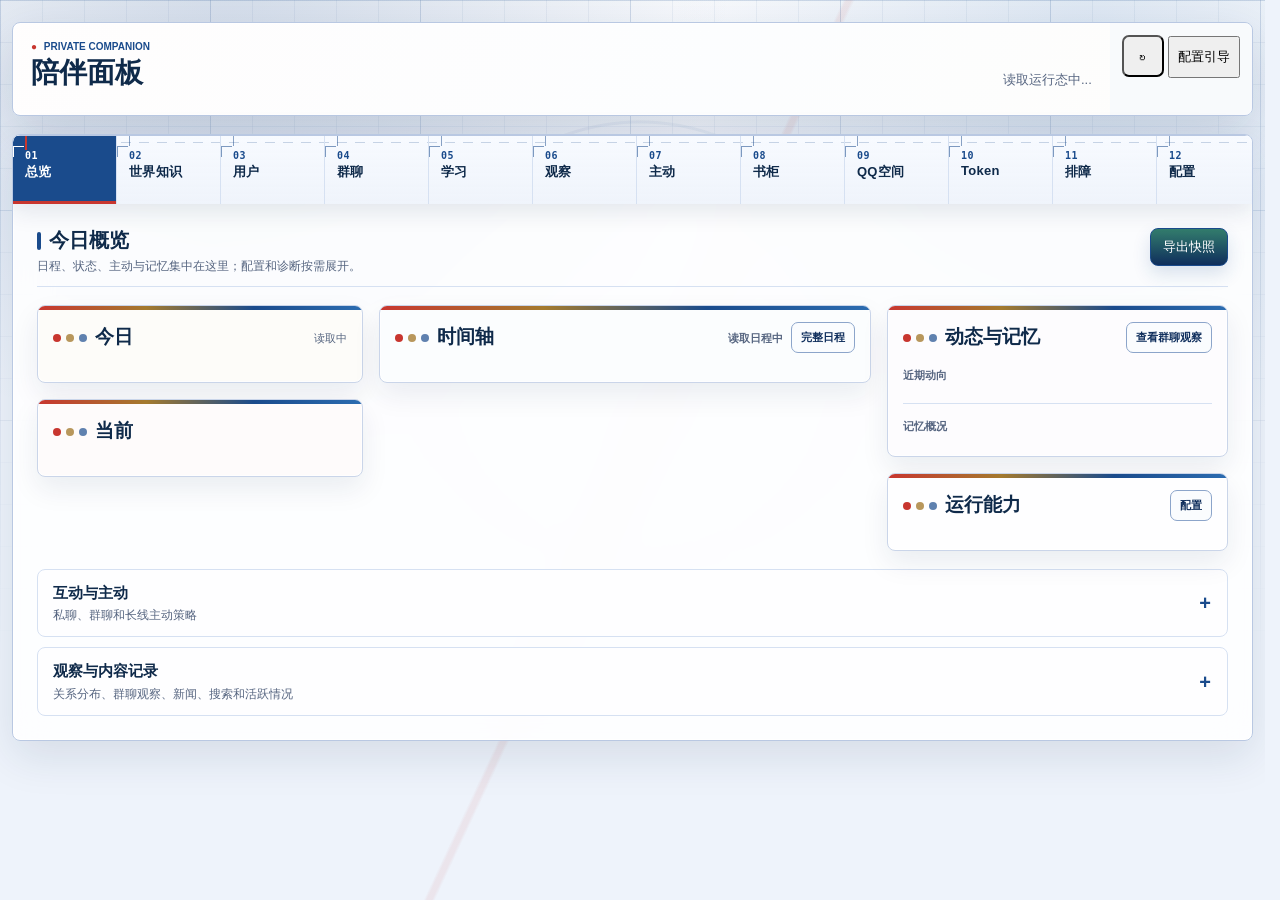
==== pages/companion-panel/index.html @ 1900436b "feat(ui): redesign world knowledge and user workspaces" ====
<!doctype html>
<html lang="zh-CN">
<head>
  <meta charset="UTF-8" />
  <meta name="viewport" content="width=device-width, initial-scale=1.0" />
  <title>陪伴面板</title>
  <style id="panel-asset-guard">
    html:not(.pc-assets-ready) body > :not(.asset-load-fallback) {
      display: none !important;
    }

    .asset-load-fallback {
      min-height: 100vh;
      box-sizing: border-box;
      display: grid;
      place-items: center;
      padding: 24px;
      background: #f4f6f8;
      color: #172033;
      font-family: "Segoe UI", "Microsoft YaHei UI", "Microsoft YaHei", sans-serif;
    }

    .asset-load-fallback__content {
      width: min(100%, 440px);
      box-sizing: border-box;
      border: 1px solid #d8dee8;
      border-radius: 8px;
      padding: 22px;
      background: #fff;
      box-shadow: 0 12px 32px rgba(23, 32, 51, 0.08);
    }

    .asset-load-fallback__state {
      width: 28px;
      height: 4px;
      margin-bottom: 18px;
      border-radius: 2px;
      background: #1a5fb4;
      animation: panel-loading-pulse 1.2s ease-in-out infinite alternate;
    }

    .asset-load-fallback h1 {
      margin: 0;
      font-size: 20px;
      line-height: 1.35;
      letter-spacing: 0;
    }

    .asset-load-fallback p {
      margin: 9px 0 0;
      color: #5b6474;
      font-size: 14px;
      line-height: 1.65;
    }

    .asset-load-fallback__stalled,
    .asset-load-fallback button {
      display: none;
    }

    html.pc-assets-stalled .asset-load-fallback__pending {
      display: none;
    }

    html.pc-assets-stalled .asset-load-fallback__stalled {
      display: inline;
    }

    html.pc-assets-stalled .asset-load-fallback__state {
      background: #b5473c;
      animation: none;
    }

    html.pc-assets-stalled .asset-load-fallback button {
      min-height: 40px;
      display: inline-flex;
      align-items: center;
      gap: 7px;
      margin-top: 18px;
      border: 1px solid #1a5fb4;
      border-radius: 6px;
      padding: 0 14px;
      background: #1a5fb4;
      color: #fff;
      font: inherit;
      font-weight: 700;
      cursor: pointer;
    }

    html.pc-assets-ready .asset-load-fallback {
      display: none;
    }

    @keyframes panel-loading-pulse {
      from { opacity: 0.42; transform: scaleX(0.6); transform-origin: left; }
      to { opacity: 1; transform: scaleX(1); transform-origin: left; }
    }
  </style>
  <link rel="stylesheet" href="./app.css?v=20260808-world-users-overview-v6" />
  <!-- Keep the structured roleplay form readable while a WebUI asset is being refreshed. -->
  <style id="roleplay-layout-fallback">
    .roleplay-form,
    .persona-standard-grid,
    .blueprint-standard-grid,
    .user-standard-grid,
    .roleplay-appearance-group {
      min-width: 0;
    }

    .roleplay-form {
      display: grid;
      grid-template-columns: minmax(0, 1fr);
      gap: 16px;
    }

    .roleplay-studio[data-roleplay-mode="standard"] .roleplay-freeform,
    .roleplay-studio[data-roleplay-mode="freeform"] .roleplay-standard {
      display: none;
    }

    .persona-standard-grid,
    .blueprint-standard-grid,
    .user-standard-grid {
      display: grid;
      grid-template-columns: repeat(2, minmax(0, 1fr));
      gap: 12px;
    }

    .roleplay-appearance-group {
      display: grid;
      grid-column: 1 / -1;
      grid-template-columns: repeat(2, minmax(0, 1fr));
      gap: 12px;
    }

    .persona-standard-grid > label,
    .blueprint-standard-grid > label,
    .user-standard-grid > label,
    .roleplay-appearance-group > label {
      display: grid;
      min-width: 0;
      gap: 7px;
    }

    .persona-standard-grid textarea,
    .blueprint-standard-grid textarea,
    .user-standard-grid textarea,
    .roleplay-appearance-group textarea {
      display: block;
      width: 100%;
      min-width: 0;
      box-sizing: border-box;
    }

    @media (max-width: 760px) {
      .persona-standard-grid,
      .blueprint-standard-grid,
      .user-standard-grid,
      .roleplay-appearance-group {
        grid-template-columns: 1fr;
      }
    }
  </style>
  <link rel="stylesheet" href="./css/header-tools.css?v=20260713-font-options" />
  <link rel="stylesheet" href="./css/qzone-mobile.css?v=20260711-qzone-image-preview" />
  <link rel="stylesheet" href="./css/polish.css?v=20260808-world-users-overview-v6" />
  <script>
    (function () {
      try {
        var theme = localStorage.getItem("pc_theme") || "classic";
        var font = localStorage.getItem("pc_font") || "original";
        var allowedThemes = ["classic", "warm", "forest", "sakura", "ocean", "lavender", "ink", "sunset"];
        if (allowedThemes.indexOf(theme) === -1) theme = "classic";
        var allowedFonts = ["original", "yahei", "dengxian", "source_han", "simsun", "kaiti", "fangsong", "cheng"];
        if (allowedFonts.indexOf(font) === -1) font = "original";
        document.documentElement.dataset.theme = theme;
        document.documentElement.dataset.pageFont = font;
      } catch (e) {}
    })();
  </script>
  <script>
    (function () {
      var root = document.documentElement;
      var stalledTimer = 0;

      function panelAssetsReady() {
        var cssReady = "";
        try {
          cssReady = getComputedStyle(root).getPropertyValue("--pc-panel-css-ready").trim();
        } catch (error) {}
        if (cssReady !== "1" || root.dataset.pcAppLoaded !== "1") return false;
        root.classList.remove("pc-assets-stalled");
        root.classList.add("pc-assets-ready");
        if (stalledTimer) window.clearTimeout(stalledTimer);
        return true;
      }

      window.addEventListener("pc-panel-app-ready", panelAssetsReady);
      window.addEventListener("load", panelAssetsReady);
      document.addEventListener("DOMContentLoaded", function () {
        var retryButton = document.getElementById("panelAssetRetryBtn");
        if (retryButton) retryButton.addEventListener("click", function () { window.location.reload(); });
        panelAssetsReady();
      });
      stalledTimer = window.setTimeout(function () {
        if (!panelAssetsReady()) root.classList.add("pc-assets-stalled");
      }, 5000);
    })();
  </script>
</head>
<body>
  <section class="asset-load-fallback" role="status" aria-live="polite">
    <div class="asset-load-fallback__content">
      <div class="asset-load-fallback__state" aria-hidden="true"></div>
      <h1>
        <span class="asset-load-fallback__pending">正在加载陪伴面板</span>
        <span class="asset-load-fallback__stalled">页面资源未加载</span>
      </h1>
      <p class="asset-load-fallback__pending">正在准备配置与运行状态，请稍候。</p>
      <p class="asset-load-fallback__stalled">页面链接或静态资源凭证可能已过期。请重新加载；若仍未恢复，请关闭后重新打开拓展页。</p>
      <button id="panelAssetRetryBtn" type="button"><span aria-hidden="true">↻</span><span>重新加载</span></button>
    </div>
  </section>
  <main class="shell">
    <section class="folio">
      <div class="folio-meta">
        <div class="folio-heading">
          <div>
            <div class="folio-eyebrow"><b>●</b> PRIVATE COMPANION</div>
            <h1 class="folio-title">陪伴面板</h1>
          </div>
          <p id="subtitle">读取运行态中...</p>
        </div>
        <div class="folio-stats" id="stats"></div>
      </div>

      <div class="folio-plate" aria-label="今日穿搭">
        <img id="dailyOutfitLogo" class="daily-outfit-logo" alt="" />
      </div>

      <div class="folio-tools">
        <button id="refreshBtn" class="seal" title="刷新" aria-label="刷新">
          <span class="seal-mark">↻</span>
          <small>REFRESH</small>
        </button>
        <button id="setupGuideStartBtn" class="setup-guide-entry" type="button" data-setup-guide-open>配置引导</button>
      </div>
    </section>

    <section class="layout">
      <nav class="annotations" aria-label="视图">
        <div class="annot-axis" aria-hidden="true"></div>
        <button class="tab is-active" data-tab="dashboard"><i>01</i><span>总览</span></button>
        <button class="tab" data-tab="roleplay"><i>02</i><span>世界知识</span></button>
        <button class="tab" data-tab="private"><i>03</i><span>用户</span></button>
        <button class="tab" data-tab="group"><i>04</i><span>群聊</span></button>
        <button class="tab" data-tab="learning"><i>05</i><span>学习</span></button>
        <button class="tab" data-tab="memory"><i>06</i><span>观察</span></button>
        <button class="tab" data-tab="proactive"><i>07</i><span>主动</span></button>
        <button class="tab" data-tab="bookshelf"><i>08</i><span>书柜</span></button>
        <button class="tab" data-tab="qzone"><i>09</i><span>QQ空间</span></button>
        <button class="tab" data-tab="tokens"><i>10</i><span>Token</span></button>
        <button class="tab" data-tab="troubleshooting"><i>11</i><span>排障</span></button>
        <button class="tab" data-tab="config"><i>12</i><span>配置</span></button>
        <button class="tab" data-tab="models"><i>13</i><span>模型</span></button>
        <button class="tab" data-tab="experimental"><i>14</i><span>实验</span></button>
      </nav>

      <section class="panel dashboard-overview is-active" id="panel-dashboard">
        <div class="section-head dashboard-overview-head">
          <div>
            <h2>今日概览</h2>
            <p class="section-desc">日程、状态、主动与记忆集中在这里；配置和诊断按需展开。</p>
          </div>
          <div class="actions compact">
            <button id="exportSnapshotBtn" type="button">导出快照</button>
          </div>
        </div>
        <section class="dashboard-life-desk" aria-label="今日生活工作台">
          <aside class="dashboard-life-column dashboard-life-column-left">
            <article class="life-desk-card life-desk-today">
              <div class="life-desk-card-head">
                <div><span class="life-desk-dot"></span><h3>今日</h3></div>
                <small id="dashboardLifeDate">读取中</small>
              </div>
              <div id="dashboardTodayFacts" class="life-fact-grid"></div>
            </article>
            <article class="life-desk-card life-desk-current">
              <div class="life-desk-card-head">
                <div><span class="life-desk-dot"></span><h3>当前</h3></div>
              </div>
              <div id="dashboardCurrentState" class="life-current-state"></div>
            </article>
          </aside>

          <section class="dashboard-life-column dashboard-life-column-main">
            <article class="life-desk-card life-desk-timeline">
              <div class="life-desk-card-head">
                <div><span class="life-desk-dot"></span><h3>时间轴</h3></div>
                <div class="life-timeline-head-actions">
                  <small id="dashboardTimelineMeta">读取日程中</small>
                  <button type="button" class="life-desk-link" data-jump-tab="memory">完整日程</button>
                </div>
              </div>
              <ol id="dashboardTimelinePreview" class="life-timeline-preview"></ol>
            </article>
          </section>

          <aside class="dashboard-life-column dashboard-life-column-right">
            <article class="life-desk-card life-desk-memory">
              <div class="life-desk-card-head">
                <div><span class="life-desk-dot"></span><h3>动态与记忆</h3></div>
                <button type="button" class="life-desk-link" data-jump-tab="group">查看群聊观察</button>
              </div>
              <section class="life-side-section">
                <h4>近期动向</h4>
                <div id="dashboardPulse" class="dashboard-pulse life-side-pulse"></div>
              </section>
              <section class="life-side-section">
                <h4>记忆概况</h4>
                <div id="dashboardMemoryDrawer" class="life-memory-drawer"></div>
              </section>
            </article>
            <article class="life-desk-card life-desk-capabilities">
              <div class="life-desk-card-head">
                <div><span class="life-desk-dot"></span><h3>运行能力</h3></div>
                <button type="button" class="life-desk-link" data-jump-tab="config">配置</button>
              </div>
              <div id="dashboardCapabilitySummary" class="life-capability-list"></div>
            </article>
          </aside>
        </section>
        <section class="dashboard-secondary" aria-label="更多运行信息">
          <details class="dashboard-disclosure">
            <summary>
              <span><b>互动与主动</b><small>私聊、群聊和长线主动策略</small></span>
            </summary>
            <div class="dashboard-grid dashboard-workspace dashboard-strategy-workspace">
              <article class="dashboard-strategy-card dashboard-private-strategy">
                <h2>私聊策略</h2>
                <div id="privateConfig"></div>
              </article>
              <article class="dashboard-strategy-card dashboard-group-strategy">
                <h2>群聊策略</h2>
                <div id="groupConfig"></div>
              </article>
              <article class="dashboard-strategy-card dashboard-long-strategy">
                <h2>长线主动</h2>
                <div id="longTermConfig"></div>
              </article>
            </div>
          </details>

          <details class="dashboard-disclosure">
            <summary>
              <span><b>观察与内容记录</b><small>关系分布、群聊观察、新闻、搜索和活跃情况</small></span>
            </summary>
            <div class="dashboard-grid dashboard-workspace dashboard-observation-workspace">
              <article class="dashboard-chart-card dashboard-relationship-chart">
                <h2>私聊关系分布</h2>
                <div id="relationshipChart" class="chart-box"></div>
              </article>
              <article class="dashboard-chart-card dashboard-group-chart">
                <h2>群聊观测分布</h2>
                <div id="groupBubbleChart" class="chart-box"></div>
              </article>
              <article class="dashboard-insight-card" id="dashboardNewsCard">
                <h2>今日新闻见闻</h2>
                <div id="newsInsightPanel" class="insight-panel"></div>
              </article>
              <article class="dashboard-insight-card" id="dashboardWebExplorationCard">
                <h2>主动搜索记录</h2>
                <div id="webExplorationPanel" class="insight-panel"></div>
              </article>
              <article class="dashboard-activity-card">
                <h2>最近活跃热力</h2>
                <div id="activityHeatmap" class="heatmap"></div>
              </article>
            </div>
          </details>
        </section>
      </section>

      <section class="panel" id="panel-roleplay">
        <div class="section-head">
          <div>
            <h2>世界知识</h2>
            <span class="muted">整理角色和世界背景，作为陪伴行为的稳定参考。</span>
          </div>
          <div class="world-page-actions">
            <span class="world-save-state" id="worldSaveState">已同步</span>
            <button type="button" class="ghost-button" id="worldPreviewToggle" aria-expanded="false">预览</button>
            <button type="submit" form="roleplayProfileForm" class="primary-button">保存</button>
          </div>
        </div>
        <div class="world-knowledge-brief" aria-label="人格与世界知识区别">
          <section>
            <b>主回复人格</b>
            <span>AstrBot 当前人格或插件指定人格，决定 Bot 在私聊和群聊里“是谁、怎么说话”。</span>
          </section>
          <section>
            <b>世界知识</b>
            <span>本页资料只作为日程、状态、主动动机、日记、识图、生图和世界观转写的背景补充。</span>
          </section>
          <section>
            <b>群聊边界</b>
            <span>这里不会直接覆盖群聊人格；只有相关功能注入背景时才会被当作线索参考。</span>
          </section>
        </div>
        <details class="persona-import-panel">
          <summary tabindex="0">
            <span class="persona-import-heading">
              <b>快速从已有人格导入</b>
              <span>读取 AstrBot 当前人格，生成可检查、可编辑的世界知识草稿。</span>
            </span>
            <span class="persona-import-source">
              <small>当前来源</small>
              <strong id="currentPersonaDisplay" aria-live="polite">读取中...</strong>
            </span>
            <span class="persona-import-chevron" aria-hidden="true"></span>
          </summary>
          <div class="persona-import-body">
            <p class="persona-import-note">人格来源只读；需要切换时，请在 AstrBot 插件配置的“插件指定人格 ID”中选择，留空则继承 AstrBot 当前默认人格。</p>
            <div class="persona-draft-actions">
              <fieldset class="persona-draft-scope">
                <legend>选择导入内容</legend>
                <div class="persona-draft-scope-options">
                  <label>
                    <input type="checkbox" data-roleplay-draft-scope="persona" checked />
                    <span><b>角色资料</b><small>身份、外观与性格</small></span>
                  </label>
                  <label>
                    <input type="checkbox" data-roleplay-draft-scope="world" />
                    <span><b>世界观资料</b><small>背景、规则与场景</small></span>
                  </label>
                  <label>
                    <input type="checkbox" data-roleplay-draft-scope="user" />
                    <span><b>用户与关系</b><small>称呼、关系与互动</small></span>
                  </label>
                </div>
              </fieldset>
              <div class="persona-draft-submit">
                <button type="button" id="generateRoleplayDraftBtn">生成导入草稿</button>
                <p>仅提取人格中明确写出的信息。生成后先预览，再决定是否填入；不会自动保存或修改 AstrBot 人格。</p>
              </div>
            </div>
            <div id="roleplayPersonaDraftPanel" class="persona-draft-panel" hidden></div>
          </div>
        </details>
        <article class="roleplay-studio module-card world-workspace" data-roleplay-mode="standard">
          <aside class="world-outline" aria-label="世界知识章节">
            <span class="world-outline-label">知识目录</span>
            <button type="button" class="world-outline-item is-active" data-world-section="persona"><span>01</span>角色设定</button>
            <button type="button" class="world-outline-item" data-world-section="world"><span>02</span>世界设定</button>
            <button type="button" class="world-outline-item" data-world-section="sources"><span>03</span>引用资料</button>
            <button type="button" class="world-outline-item" data-world-section="advanced"><span>04</span>关系资料</button>
          </aside>
          <div class="module-card-head">
            <div>
              <h2>世界知识工作台</h2>
              <span class="section-desc">把角色资料、世界观和用户关系整理成插件可引用的背景材料；不会覆盖 AstrBot 主人格。</span>
            </div>
            <span class="module-badge">知识</span>
          </div>
          <div class="roleplay-mode-switch" role="group" aria-label="设定填写模式">
            <button type="button" data-roleplay-mode="freeform">旧版文案</button>
            <button type="button" class="is-active" data-roleplay-mode="standard">标准化填写</button>
          </div>
          <form id="roleplayProfileForm" class="roleplay-form world-editor">
            <section class="persona-card is-active" data-world-panel="persona">
              <div class="persona-card-head">
                <span class="persona-avatar" aria-hidden="true">设</span>
                <div>
                  <h3>角色资料</h3>
                  <p>外观、身份、日常习惯和关键细节；供日程、状态、识图、生图和主动行为参考，不是聊天人格全文。</p>
                </div>
                <button type="button" class="roleplay-example-btn" data-roleplay-example="persona">填入示例</button>
              </div>
              <input name="bot_name" type="hidden" />
              <input name="default_style" type="hidden" />
              <input name="roleplay_knowledge_source_ids" type="hidden" />
              <label class="roleplay-textarea roleplay-freeform">角色资料补充
                <textarea name="schedule_persona_prompt" rows="10" placeholder="姓名：
种族：
生日：
性别：
识别点：
发型发色：
瞳色：
服饰风格：
职业/身份：
性格描述：
核心欲望/目标：
爱好：
禁忌：
关键设定：
其他补充信息："></textarea>
              </label>
              <div class="roleplay-standard persona-standard-grid">
                <fieldset class="roleplay-field-group roleplay-identity-group">
                  <legend>基础身份</legend>
                  <label>姓名 <textarea data-roleplay-persona-part="name" rows="2"></textarea></label>
                  <label>种族 <textarea data-roleplay-persona-part="species" rows="2"></textarea></label>
                  <label>生日 <textarea data-roleplay-persona-part="age" rows="2"></textarea></label>
                  <label>性别 <textarea data-roleplay-persona-part="gender" rows="2"></textarea></label>
                </fieldset>
                <div class="roleplay-appearance-group">
                  <h4>外貌信息</h4>
                  <label>识别点 <textarea data-roleplay-persona-part="appearance" rows="2"></textarea></label>
                  <label>发型发色 <textarea data-roleplay-persona-part="hair" rows="2"></textarea></label>
                  <label>瞳色 <textarea data-roleplay-persona-part="eyes" rows="2"></textarea></label>
                  <label>服饰风格 <textarea data-roleplay-persona-part="clothing" rows="2"></textarea></label>
                </div>
                <fieldset class="roleplay-field-group roleplay-character-group">
                  <legend>性格与生活</legend>
                  <label>职业/身份 <textarea data-roleplay-persona-part="identity" rows="2"></textarea></label>
                  <label>性格描述 <textarea data-roleplay-persona-part="personality" rows="2"></textarea></label>
                  <label>核心欲望/目标 <textarea data-roleplay-persona-part="desire" rows="2"></textarea></label>
                  <label>爱好 <textarea data-roleplay-persona-part="hobbies" rows="2"></textarea></label>
                  <label class="wide-field">禁忌 <textarea data-roleplay-persona-part="taboo" rows="2"></textarea></label>
                </fieldset>
                <details class="roleplay-deep-setting">
                  <summary><span><b>深入设定（可选）</b><small>关键背景和无法归入上方字段的补充。</small></span></summary>
                  <div class="roleplay-deep-setting-grid">
                    <label>关键设定 <textarea data-roleplay-persona-part="key_lore" rows="3"></textarea></label>
                    <label>其他补充信息 <textarea data-roleplay-persona-part="extra" rows="3"></textarea></label>
                  </div>
                </details>
              </div>
              <details class="roleplay-visual-identity-extra">
                <summary>
                  <span><b>特殊图像身份线索（可选）</b><small>只补充上方外貌字段无法表达的识别信息。</small></span>
                </summary>
                <label class="roleplay-textarea">头像、截图与二创识别线索
                  <textarea name="private_image_self_recognition_hint" rows="4" placeholder="例如：常用头像的构图或标志；聊天截图中使用的昵称；OC / 二创形象的别名；表情包固定签名或水印。
不要重复填写发色、瞳色、服装等上方已有外貌信息，也不要填写用户资料。"></textarea>
                </label>
              </details>
            </section>

            <section class="world-blueprint is-hidden" data-world-panel="world">
              <div class="blueprint-head">
                <div>
                  <span>世界蓝图</span>
                  <h3>世界观蓝图</h3>
                </div>
                <button type="button" class="roleplay-example-btn" data-roleplay-example="world">填入示例</button>
                <label>适配模式
                  <select name="worldview_adaptation_mode">
                    <option value="auto">自动</option>
                    <option value="modern">现代日常</option>
                    <option value="fantasy">幻想世界</option>
                    <option value="sci_fi">科幻世界</option>
                    <option value="custom">自定义</option>
                    <option value="off">关闭</option>
                  </select>
                </label>
              </div>
              <div class="blueprint-grid">
                <label class="roleplay-textarea roleplay-freeform">世界观/生活背景
                  <textarea name="schedule_worldview_prompt" rows="8" placeholder="所处世界：
时代背景：
基本法则/基调：
特殊规则：
主要活动场景：
世界观关系网：
其他补充信息："></textarea>
                </label>
                <label class="roleplay-textarea roleplay-freeform">世界观翻译提示
                  <textarea name="worldview_adaptation_prompt" rows="8" placeholder="可选。只有需要把现实平台换成世界观称呼时再填，例如：
群聊 = 公会闲谈
识屏 = 水晶映像
B站 = 影像记录
QQ空间 = 公开札记
书柜 = 行囊书匣"></textarea>
                </label>
                <div class="roleplay-standard blueprint-standard-grid">
                  <fieldset class="roleplay-field-group roleplay-world-foundation-group">
                    <legend>世界基础</legend>
                    <label>所处世界 <textarea data-roleplay-world-part="world" rows="2"></textarea></label>
                    <label>时代背景 <textarea data-roleplay-world-part="era" rows="2"></textarea></label>
                    <label>基本法则/基调 <textarea data-roleplay-world-part="tone" rows="2"></textarea></label>
                    <label>特殊规则 <textarea data-roleplay-world-part="rules" rows="2"></textarea></label>
                  </fieldset>
                  <details class="roleplay-deep-setting">
                    <summary><span><b>场景与关系（按需补充）</b><small>只有设定涉及固定场景、阵营或人物网络时才需要填写。</small></span></summary>
                    <div class="roleplay-deep-setting-grid">
                      <label>主要活动场景 <textarea data-roleplay-world-part="scenes" rows="3"></textarea></label>
                      <label>世界观关系网 <textarea data-roleplay-world-part="network" rows="3"></textarea></label>
                      <label class="wide-field">其他补充信息 <textarea data-roleplay-world-part="extra" rows="3"></textarea></label>
                    </div>
                  </details>
                </div>
                <details class="roleplay-standard translation-collapsible">
                  <summary class="translation-summary">
                    <div class="translation-summary-text">
                      <b>平台称呼转写（可选）</b>
                      <span>只有角色世界观需要把"群聊、识屏、B站、QQ空间、书柜"换成设定内说法时再填；普通现代日常可以全部留空。</span>
                    </div>
                  </summary>
                  <div class="roleplay-standard translation-standard-grid">
                    <label>群聊（可选） <input data-roleplay-translation-part="群聊" placeholder="可留空，例如 公会闲谈" /></label>
                    <label>识屏（可选） <input data-roleplay-translation-part="识屏" placeholder="可留空，例如 水晶映像" /></label>
                    <label>B站（可选） <input data-roleplay-translation-part="B站" placeholder="可留空，例如 影像记录" /></label>
                    <label>QQ空间（可选） <input data-roleplay-translation-part="QQ空间" placeholder="可留空，例如 公开札记" /></label>
                    <label>书柜（可选） <input data-roleplay-translation-part="书柜" placeholder="可留空，例如 行囊书匣" /></label>
                  </div>
                </details>
              </div>
            </section>

            <section class="roleplay-knowledge-panel world-source-section is-hidden" data-world-panel="sources">
                <div class="roleplay-knowledge-head">
                  <div>
                    <h4>AstrBot 知识库参考</h4>
                    <p>选择已有知识库或文档，给日程模拟和世界观适配提供背景。</p>
                  </div>
                  <span id="roleplayKnowledgeCount" class="module-badge">0</span>
                </div>
                <div id="roleplayKnowledgeSources" class="roleplay-knowledge-list"></div>
            </section>

            <section class="roleplay-user-card is-hidden" data-world-panel="advanced">
              <div>
                <h3>用户与关系资料</h3>
                <p>稳定称呼、关系和相处方式；用于理解这位用户，不会覆盖群聊里其他人的身份。</p>
              </div>
              <button type="button" class="roleplay-example-btn" data-roleplay-example="user">填入示例</button>
              <div class="roleplay-user-fields">
                <label>对用户的称呼 <input name="default_nickname" /></label>
              </div>
              <label class="roleplay-textarea roleplay-freeform">用户与关系补充
                <textarea name="roleplay_user_profile_prompt" rows="5" placeholder="对用户的称呼：
用户性别：
用户生日：
用户职业：
是角色的XX：
与角色的相处方式：
其他补充信息："></textarea>
              </label>
              <div class="roleplay-standard user-standard-grid">
                <label>性别 <textarea data-roleplay-user-part="user_gender" rows="2"></textarea></label>
                <label>生日 <textarea data-roleplay-user-part="user_age" rows="2"></textarea></label>
                <label>职业 <textarea data-roleplay-user-part="user_occupation" rows="2"></textarea></label>
                <label>是角色的XX <textarea data-roleplay-user-part="role_relation" rows="2"></textarea></label>
                <label>与角色的相处方式 <textarea data-roleplay-user-part="interaction" rows="2"></textarea></label>
                <label class="wide-field">其他补充信息 <textarea data-roleplay-user-part="extra" rows="2"></textarea></label>
              </div>
            </section>

            <button type="submit" class="world-save-button">保存世界知识</button>
          </form>
          <aside class="world-preview" id="worldPreview" hidden>
            <div class="world-preview-head"><span>生效预览</span><button type="button" class="icon-button" id="worldPreviewClose" aria-label="关闭预览">×</button></div>
            <p class="muted">这里显示当前章节将提供给陪伴功能的背景摘要。</p>
            <div class="world-preview-content" id="worldPreviewContent">选择一个章节后查看摘要。</div>
          </aside>
        </article>
      </section>

      <section class="panel" id="panel-private">
        <div class="section-head">
          <div>
            <h2>用户档案</h2>
            <p class="section-desc">统一管理私聊用户和未来接入的群聊成员；先看状态，再进入详情调整。</p>
          </div>
          <div class="user-page-actions">
            <label class="user-search-wrap"><span aria-hidden="true">⌕</span><input id="userFilter" type="search" placeholder="搜索名称、ID、别名" /></label>
            <button type="button" class="ghost-button" id="userFilterToggle">筛选</button>
          </div>
        </div>
        <div class="user-filter-panel" id="userFilterPanel" hidden>
          <label>来源 <select id="userScopeFilter"><option value="all">全部身份</option><option value="private">私聊用户</option><option value="group">群聊成员（即将支持）</option></select></label>
          <label>状态 <select id="userStatusFilter"><option value="all">全部状态</option><option value="enabled">已启用</option><option value="disabled">已停用</option></select></label>
          <span class="muted">筛选只影响左侧目录，不会改变用户数据。</span>
        </div>
        <div class="user-workspace">
          <aside class="user-roster" aria-label="用户目录">
            <div class="user-roster-head"><div><span class="eyebrow">PEOPLE</span><h3>成员目录</h3></div><span id="userRosterCount" class="count-pill">0</span></div>
            <div id="userRows" class="user-roster-list"></div>
            <div class="user-roster-footer">
              <button type="button" class="secondary-button" id="addUserOpen">＋ 新增用户</button>
              <button type="button" class="text-button" id="aliasManageOpen">管理身份归并</button>
            </div>
          </aside>
          <main class="user-detail-shell">
            <article class="detail" id="userDetail"></article>
          </main>
        </div>
        <dialog id="addUserDialog" class="pc-dialog">
          <form id="addUserForm" class="stack-form" method="dialog">
            <header><div><span class="eyebrow">NEW PERSON</span><h3>新增用户</h3><p>先建立身份，之后可以在详情中补充关系和陪伴策略。</p></div><button type="button" class="icon-button" data-dialog-close aria-label="关闭">×</button></header>
            <label>用户 ID <input name="user_id" placeholder="QQ 号或 openid" required /></label>
            <label>称呼 <input name="nickname" placeholder="可选" /></label>
            <footer><button type="button" class="secondary-button" data-dialog-close>取消</button><button type="submit" class="primary-button">新增用户</button></footer>
          </form>
        </dialog>
        <dialog id="aliasManageDialog" class="pc-dialog">
          <form id="privateAliasForm" class="stack-form" method="dialog">
            <header><div><span class="eyebrow">IDENTITY MAP</span><h3>身份归并</h3><p>将临时平台身份映射到同一个主用户。</p></div><button type="button" class="icon-button" data-dialog-close aria-label="关闭">×</button></header>
            <label>归并规则 <textarea name="private_user_aliases" rows="5" placeholder="临时ID=主用户ID&#10;机器人侧ID=主用户ID"></textarea></label>
            <footer><button type="button" class="secondary-button" data-dialog-close>取消</button><button type="submit" class="primary-button">保存归并规则</button></footer>
          </form>
        </dialog>
      </section>

      <section class="panel learning-page" id="panel-learning">
        <header class="learning-page-head">
          <div>
            <span class="learning-page-kicker">LEARNING · REVIEW · RELATION</span>
            <h2>学习工作台</h2>
            <p class="section-desc">集中管理技能成长、表达规则与社交关系；表达规则通过审核后才会参与回复。</p>
          </div>
          <span class="learning-page-status">审核后使用</span>
        </header>
        <nav id="learningSummary" class="learning-summary-board" role="tablist" aria-label="学习工作台导航"></nav>

        <section id="learningPanelSkills" class="learning-section" role="tabpanel" aria-labelledby="learningTabSkills" data-learning-section-panel="skills" hidden>
          <header class="learning-section-head">
            <div><span>能力成长</span><h3>技能学习</h3></div>
            <p>检视 Bot 已经掌握的能力、熟练度和成长状态。</p>
          </header>
          <article id="skillGrowthModule" class="learning-workspace-surface learning-growth-section" aria-label="技能成长管理">
            <details class="skill-manage-drawer">
              <summary>新增或管理技能</summary>
              <form id="skillAddForm" class="inline-form manage-form skill-add-form">
                <label>技能 <input name="name" maxlength="32" required /></label>
                <label>分类 <input name="category" maxlength="20" placeholder="能力" /></label>
                <label>等级
                  <select name="level">
                    <option value="1">还不太熟</option>
                    <option value="2">能慢慢试</option>
                    <option value="3">能自己做</option>
                    <option value="4">已经顺手</option>
                    <option value="5">很拿手</option>
                    <option value="6">有自己的办法</option>
                  </select>
                </label>
                <label>关键词 <input name="keywords" maxlength="160" placeholder="逗号分隔" /></label>
                <label>别名 <input name="aliases" maxlength="160" placeholder="同义叫法，逗号分隔" /></label>
                <button type="submit">新增技能</button>
              </form>
            </details>
            <div id="skillGrowthPanel" class="skill-growth-panel"></div>
          </article>
        </section>

        <section id="learningPanelExpressions" class="learning-section" role="tabpanel" aria-labelledby="learningTabExpressions" data-learning-section-panel="expressions">
          <header class="learning-section-head expression-learning-head">
            <div><span>说法与句法</span><h3>表达学习</h3></div>
            <div class="expression-view-tabs" role="tablist" aria-label="表达学习页面">
              <button id="expressionViewLibraryTab" type="button" role="tab" aria-selected="true" data-expression-view="library">表达库</button>
              <button id="expressionViewReviewTab" type="button" role="tab" aria-selected="false" tabindex="-1" data-expression-view="review">审核队列 <span id="expressionReviewCount">0</span></button>
            </div>
          </header>
          <section class="expression-view-panel" role="tabpanel" aria-labelledby="expressionViewLibraryTab" data-expression-view-panel="library">
            <section id="expressionScopeManager" class="expression-scope-manager" aria-label="表达方式学习范围"></section>
            <article id="expressionLibraryModule" class="learning-workspace-surface learning-expression-library-section" aria-label="统一表达学习库">
              <article id="expressionLibrary" class="expression-library-shell"></article>
            </article>
          </section>
          <section class="expression-view-panel" role="tabpanel" aria-labelledby="expressionViewReviewTab" data-expression-view-panel="review" hidden>
            <article id="expressionReviewWorkspace" class="expression-review-workspace" aria-label="表达规则审核工作区"></article>
          </section>
        </section>

        <section id="learningPanelSocial" class="learning-section relationship-workspace" role="tabpanel" aria-labelledby="learningTabSocial" data-learning-section-panel="social" hidden data-retired-worldbook="true">
          <div class="section-head relationship-head learning-section-head">
            <div>
              <span class="relationship-kicker">IDENTITY · CONTEXT · BOUNDARY</span>
              <h3>社交关系网</h3>
              <p class="section-desc">用明确身份、别名与边界资料辅助群聊判断；待确认观察不会自动写入长期记忆。</p>
            </div>
            <div class="actions compact">
              <button id="worldbookImportBtn" type="button">同步资料</button>
              <button id="worldbookClearPendingBtn" type="button" class="danger-outline">清理待确认观察</button>
            </div>
          </div>

          <div id="worldbookSummary" class="worldbook-summary relationship-summary"></div>

          <div class="relationship-commandbar">
            <label class="relationship-search">
              <span>查找成员</span>
              <input id="worldbookMemberFilter" type="search" placeholder="QQ、B站身份、名称、别名或群名片" />
            </label>
            <span id="worldbookSourceFiles" class="relationship-source muted"></span>
          </div>

          <div class="relationship-workspace-grid">
            <article class="relationship-roster">
              <div class="relationship-section-head">
                <div><span>成员目录</span><h3>关系节点</h3></div>
                <span id="worldbookMemberCount" class="relationship-count muted"></span>
              </div>
              <details class="relationship-create">
                <summary>新增关系节点</summary>
                <form id="worldbookAddMemberForm" class="inline-form manage-form">
                  <label>身份键 <input name="user_id" placeholder="QQ 号或 bili:UID" required /></label>
                  <label>名称 <input name="name" placeholder="成员显示名" /></label>
                  <label>优先级 <input name="priority" type="number" value="120" /></label>
                  <button type="submit">新增节点</button>
                </form>
              </details>
              <div id="worldbookMembers" class="worldbook-members relationship-member-list"></div>
            </article>

            <aside class="relationship-sidebar">
              <article class="relationship-context-card">
                <div class="relationship-section-head compact"><div><span>群上下文</span><h3>群资料</h3></div></div>
                <form id="worldbookAddGroupForm" class="stack-form compact-manage-form">
                  <label>群号 <input name="group_id" placeholder="例如 987654321" required /></label>
                  <label>名称 <input name="name" placeholder="群资料名称" /></label>
                  <button type="submit">新增群资料</button>
                </form>
                <div id="worldbookGroups" class="worldbook-groups"></div>
              </article>

              <article class="relationship-import-card">
                <div class="relationship-section-head compact"><div><span>数据健康</span><h3>同步状态</h3></div></div>
                <dl id="worldbookImportState" class="relationship-import-state"></dl>
              </article>
            </aside>
          </div>
        </section>
      </section>

      <section class="panel" id="panel-group">
        <div class="group-page-head">
          <div>
            <h2>群聊观测</h2>
            <span class="muted">管理群聊观察、名单状态、话题线和插话反馈</span>
          </div>
          <input id="groupFilter" type="search" placeholder="筛选群 ID / 群名" />
        </div>
        <div class="group-add-card">
          <form id="addGroupForm" class="inline-form manage-form">
            <label>群 ID / UMO <input name="group_id" placeholder="群号、group_openid 或 GroupMessage UMO" required /></label>
            <label>群名称 <input name="group_name" placeholder="可选" maxlength="80" /></label>
            <label>名单 <select name="list_mode"><option value="whitelist">加入白名单并开始观察</option><option value="none">仅创建群资料（暂不观察）</option><option value="blacklist">加入黑名单</option></select></label>
            <button type="submit">新增群聊</button>
          </form>
        </div>
        <div class="group-workbench">
          <aside class="group-list-panel">
            <div class="group-list-head">
              <b>群列表</b>
              <span id="groupListCount" class="muted"></span>
            </div>
            <div id="groupRows" class="group-card-list"></div>
          </aside>
          <article class="detail group-detail-panel" id="groupDetail"></article>
        </div>
      </section>

      <section class="panel" id="panel-memory">
        <div class="section-head">
          <h2>生活观察</h2>
          <span class="muted">状态、梦境、日记碎片与当天生活线索</span>
        </div>
        <div class="life-hero">
          <article class="life-card energy">
            <span>心理能量</span>
            <b id="lifeEnergy">--</b>
            <div class="meter"><i id="lifeEnergyBar"></i></div>
          </article>
          <article class="life-card">
            <span>情绪</span>
            <b id="lifeMood">--</b>
            <small id="lifeNote">--</small>
          </article>
          <article class="life-card">
            <span>位置与天气</span>
            <b id="lifeLocation">--</b>
            <small id="lifeWeather">--</small>
          </article>
        </div>
        <div class="current-life-strip">
          <span>当前片段</span>
          <b id="lifeCurrentActivity">--</b>
          <small id="lifeCurrentSeed">--</small>
        </div>
        <div class="observation-grid">
          <article class="dream-card wide">
            <div class="dream-card-head">
              <div>
                <h2>梦境</h2>
                <span id="dreamMeta" class="muted">暂无梦境记录</span>
              </div>
              <b id="dreamAfterglow">--</b>
            </div>
            <p id="dreamContent">加载中...</p>
            <div id="dreamFactors" class="fragment-cloud"></div>
          </article>
          <article>
            <h2>当前扮演状态</h2>
            <div id="statePillBoard" class="state-pill-board"></div>
          </article>
          <article>
            <h2>今日状态原始值</h2>
            <dl id="dailyState"></dl>
          </article>
          <article class="wide">
            <h2>日记碎片</h2>
            <div id="diaryCards" class="diary-grid"></div>
          </article>
          <article class="wide">
            <h2>梦境碎片池</h2>
            <div id="dreamFragments" class="fragment-cloud"></div>
          </article>
          <article class="wide">
            <h2>日内状态变化</h2>
            <div id="dailyTimeline" class="timeline-list"></div>
          </article>
          <article class="wide skill-growth-shell">
            <details class="skill-growth-drawer">
              <summary>
                <span>个人目标</span>
                <small>明确记录阅读、学习、健康和生活目标</small>
              </summary>
              <details class="skill-manage-drawer">
                <summary>新增目标</summary>
                <form id="personalGoalAddForm" class="inline-form manage-form skill-add-form">
                  <label>目标 <input name="title" maxlength="60" required /></label>
                  <label>分类 <input name="category" maxlength="24" placeholder="阅读 / 健康 / 学习" /></label>
                  <label>当前进度 <input name="progress" type="number" min="0" max="100" value="0" /></label>
                  <label>每次推进 <input name="auto_step" type="number" min="1" max="50" value="10" /></label>
                  <label>下一步 <input name="next_step" maxlength="100" /></label>
                  <label>匹配词 <input name="keywords" maxlength="200" placeholder="逗号分隔，用于匹配已完成日程" /></label>
                  <label>备注 <input name="note" maxlength="160" /></label>
                  <button type="submit">新增目标</button>
                </form>
              </details>
              <div id="personalGoalPanel" class="skill-growth-panel"></div>
            </details>
          </article>
          <article class="wide">
            <h2>用户交互影响</h2>
            <div id="interactionImpact" class="impact-list"></div>
          </article>
          <article>
            <h2>私聊记忆构成</h2>
            <div id="memoryComposition" class="chart-box"></div>
          </article>
          <article>
            <h2>群聊黑话词云</h2>
            <div id="slangCloud" class="word-cloud"></div>
          </article>
          <article class="wide memory-raw">
            <h2>记忆插件协同</h2>
            <pre id="livingMemoryBox">加载中...</pre>
          </article>
        </div>
      </section>

      <section class="panel" id="panel-proactive">
        <div class="section-head">
          <h2>今日主动候选</h2>
          <span class="muted">统一候选池、去重、配额与调度结果</span>
        </div>
        <div id="proactiveSummary" class="proactive-summary"></div>
        <div class="proactive-layout">
          <article>
            <h2>来源分布</h2>
            <div id="proactiveSourceChart" class="chart-box"></div>
          </article>
          <article>
            <h2>状态分布</h2>
            <div id="proactiveStatusChart" class="chart-box"></div>
          </article>
          <article class="wide">
            <h2>主动任务记录</h2>
            <div id="proactiveTaskList" class="proactive-tasks"></div>
          </article>
          <article class="wide proactive-records-card">
            <h2>候选记录</h2>
            <div id="proactiveCandidateFilters" class="proactive-filters"></div>
            <div id="proactiveCandidateList" class="proactive-candidates"></div>
          </article>
        </div>
      </section>

      <section class="panel" id="panel-bookshelf">
        <div class="section-head">
          <h2>书柜</h2>
          <span class="muted">创作作品 · 私密日记 · 夹层阅读 — 管理可见性与内容</span>
        </div>
        <div id="bookcaseHome" class="bookcase-home bookshelf-view" data-bookshelf-view="shelf">
          <div class="bookcase-hero">
            <article>
              <span>书架作品</span>
              <b id="bookshelfPublicCount">0</b>
              <small>Bot 自主推进的创作</small>
            </article>
            <article>
              <span>抽屉夹层</span>
              <b id="bookshelfSecretCount">0</b>
              <small>密码保护的私密内容</small>
            </article>
            <article>
              <span>日记本</span>
              <b id="bookshelfDiaryCount">0</b>
              <small>按日期归档的内心独白</small>
            </article>
            <article>
              <span>阅读</span>
              <b id="bookshelfJmCount">0</b>
              <small>夹层阅读记录</small>
            </article>
            <article>
              <span>备忘便签</span>
              <b id="bookshelfMemoCount">0</b>
              <small id="bookshelfMemoSummary">随手记下，到时提醒</small>
            </article>
          </div>
          <section class="memo-workspace" aria-labelledby="memoWorkspaceTitle">
            <header class="memo-workspace-head">
              <div>
                <span>MEMO BOARD</span>
                <h2 id="memoWorkspaceTitle">备忘便签</h2>
                <p id="memoWorkspaceMeta">暂无进行中便签</p>
              </div>
              <button id="memoCreateBtn" type="button" class="memo-primary-action">新建便签</button>
            </header>
            <div class="memo-toolbar" role="group" aria-label="便签筛选">
              <button type="button" data-memo-filter="active" class="is-active">进行中 <b id="memoActiveCount">0</b></button>
              <button type="button" data-memo-filter="all">全部 <b id="memoAllCount">0</b></button>
              <button type="button" data-memo-filter="completed">已完成 <b id="memoCompletedCount">0</b></button>
              <span id="memoDueHint" class="memo-due-hint"></span>
            </div>
            <form id="memoEditorForm" class="memo-editor" hidden>
              <div class="memo-editor-main">
                <label>标题 <input id="memoTitle" name="title" maxlength="60" placeholder="例如：提交材料" /></label>
                <label>内容 <textarea id="memoContent" name="content" maxlength="800" rows="4" placeholder="补充地点、清单或需要记住的细节"></textarea></label>
              </div>
              <div class="memo-editor-options">
                <label>到期时间 <input id="memoDueAt" name="due_at" type="datetime-local" /></label>
                <label>重复
                  <select id="memoRepeat" name="repeat">
                    <option value="none">不重复</option>
                    <option value="daily">每天</option>
                    <option value="weekly">每周</option>
                    <option value="monthly">每月</option>
                    <option value="yearly">每年</option>
                  </select>
                </label>
                <fieldset class="memo-color-field">
                  <legend>颜色</legend>
                  <label><input type="radio" name="color" value="yellow" checked><span class="yellow" title="暖黄"></span></label>
                  <label><input type="radio" name="color" value="blue"><span class="blue" title="浅蓝"></span></label>
                  <label><input type="radio" name="color" value="green"><span class="green" title="浅绿"></span></label>
                  <label><input type="radio" name="color" value="rose"><span class="rose" title="淡粉"></span></label>
                  <label><input type="radio" name="color" value="gray"><span class="gray" title="雾灰"></span></label>
                </fieldset>
                <label class="memo-check"><input id="memoPinned" name="pinned" type="checkbox" /> 置顶</label>
                <label class="memo-check"><input id="memoRemind" name="remind_enabled" type="checkbox" checked /> 到期提醒</label>
              </div>
              <div class="memo-editor-actions">
                <span id="memoEditorHint">新便签</span>
                <button id="memoCancelBtn" type="button">取消</button>
                <button type="submit" class="memo-primary-action">保存便签</button>
              </div>
            </form>
            <div id="memoNoteGrid" class="memo-note-grid"></div>
          </section>
          <div class="bookcase-layout">
            <article class="bookcase-shell">
              <div class="bookcase-top">
                <div>
                  <h2>上层书架</h2>
                  <p id="bookshelfIntro" class="section-desc"></p>
                </div>
                <div id="creativeSettings" class="creative-status-bar"></div>
              </div>
              <div id="bookshelfPublicBooks" class="book-category-list"></div>
            </article>
            <article class="drawer-cabinet">
              <div class="drawer-head">
                <div>
                  <h2>抽屉夹层</h2>
                  <p class="section-desc">日记与私密阅读 · 需要密码解锁</p>
                </div>
                <span id="bookshelfLockState" class="module-badge">未解锁</span>
              </div>
              <form id="bookshelfUnlockForm" class="drawer-unlock">
                <input id="bookshelfPassword" type="password" placeholder="输入夹层密码" autocomplete="off" />
                <span id="bookshelfPasswordHint" class="drawer-password-hint"></span>
                <button type="submit">打开抽屉</button>
                <span id="bookshelfUnlockMessage" class="drawer-unlock-message" aria-live="polite"></span>
              </form>
              <div id="bookshelfSecretBooks" class="drawer-books"></div>
            </article>
          </div>
        </div>
        <div id="bookDetailPanel" class="book-detail-panel bookshelf-view" data-bookshelf-view="detail" hidden></div>
      </section>

      <section class="panel" id="panel-tokens">
        <div class="section-head">
          <h2>Token 消耗监控</h2>
          <div class="actions compact">
            <button id="resetTokenStatsBtn" class="danger-outline" type="button">清空统计</button>
          </div>
        </div>
        <div class="token-toolbar">
          <div class="token-source-switch" role="group" aria-label="Token 来源">
              <button type="button" data-token-source="companion" class="is-active">陪伴插件</button>
              <button type="button" data-token-source="memory">记忆插件</button>
              <button type="button" data-token-source="together" hidden>一起房间</button>
              <button type="button" data-token-source="main">LLM 主链</button>
          </div>
          <div class="token-view-switch" role="group" aria-label="Token 统计视图">
            <button type="button" data-token-view="today" class="is-active">今日</button>
            <button type="button" data-token-view="total">总计</button>
            <button type="button" data-token-view="date">按日期</button>
          </div>
          <label class="token-date-filter">
            <span>日期</span>
            <select id="tokenDateSelect"></select>
          </label>
        </div>
        <div class="token-summary" id="tokenSummary"></div>
        <div class="dashboard-grid token-grid">
          <article class="wide" id="tokenBalanceCard">
            <h2>账户余额</h2>
            <div id="tokenBalanceStatus" class="token-plugin-panel"></div>
          </article>
          <article>
            <h2 id="tokenProviderChartTitle">Provider 消耗排行</h2>
            <div id="tokenProviderChart" class="chart-box"></div>
          </article>
          <article>
            <h2 id="tokenTaskChartTitle">任务消耗排行</h2>
            <p id="tokenTaskChartHint" class="token-source-note" hidden></p>
            <div id="tokenTaskChart" class="chart-box"></div>
          </article>
          <article class="wide" id="tokenHourlyPanel">
            <h2>近 48 小时趋势</h2>
            <div id="tokenHourlyChart" class="token-bars"></div>
          </article>
          <article class="wide">
            <h2 id="tokenDailyChartTitle">每日统计</h2>
            <div id="tokenDailyChart" class="token-bars"></div>
          </article>
          <article class="wide">
            <h2 id="tokenDailyTableTitle">每日明细</h2>
            <div id="tokenDailyTable" class="table-wrap compact-table"></div>
          </article>
          <article class="wide" id="tokenProviderTableCard">
            <h2 id="tokenProviderTableTitle">Provider 明细</h2>
            <div id="tokenProviderTable" class="table-wrap compact-table"></div>
          </article>
          <article class="wide" id="tokenTaskTableCard">
            <h2 id="tokenTaskTableTitle">任务明细</h2>
            <div id="tokenTaskTable" class="table-wrap compact-table"></div>
          </article>
          <article class="wide" id="tokenRecentTableCard">
            <h2 id="tokenRecentTableTitle">最近调用</h2>
            <div id="tokenRecentTable" class="table-wrap compact-table"></div>
          </article>
          <article class="wide" id="tokenExternalSessionCard">
            <h2>AstrBot 主链会话</h2>
            <div id="tokenExternalSessionTable" class="table-wrap compact-table"></div>
          </article>
          <article class="wide" id="tokenExternalRecentCard">
            <h2>AstrBot 主链最近对话</h2>
            <div id="tokenExternalRecentTable" class="table-wrap compact-table"></div>
          </article>
          <article class="wide token-memory-plugin-card" id="tokenMemoryPluginSummaryCard">
            <h2>记忆插件消耗</h2>
            <div id="tokenMemoryPluginSummary" class="token-plugin-panel"></div>
          </article>
          <article class="wide" id="tokenMemoryPluginDetailCard">
            <h2>记忆插件任务 / Provider</h2>
            <div class="token-plugin-split">
              <div id="tokenMemoryPluginTaskTable" class="table-wrap compact-table"></div>
              <div id="tokenMemoryPluginProviderTable" class="table-wrap compact-table"></div>
            </div>
          </article>
          <article class="wide" id="tokenMemoryPluginRecentCard">
            <h2>记忆插件最近调用</h2>
            <div id="tokenMemoryPluginRecentTable" class="table-wrap compact-table"></div>
          </article>
        </div>
      </section>

      <section class="panel troubleshooting-command-center" id="panel-troubleshooting">
        <div class="subpage troubleshooting-page">
          <header class="diagnostic-masthead">
            <div>
              <span class="diagnostic-kicker">SYSTEM / SIGNAL / EVIDENCE</span>
              <h2>排障指挥台</h2>
              <p>先选择遇到的问题，再按对应链路查看检查、证据与测试结果。</p>
            </div>
            <div class="diagnostic-masthead-actions">
              <button id="refreshTroubleshootingBtn" type="button">执行检查</button>
              <span class="diagnostic-live-dot"><i></i> 运行态快照</span>
            </div>
          </header>

          <section class="diagnostic-problem-picker" aria-labelledby="troubleshootingProblemTitle">
            <div>
              <span>从问题开始</span>
              <h3 id="troubleshootingProblemTitle">你遇到了什么问题？</h3>
              <p>选择后只保留相关的检查、事件、链路测试与排查说明。</p>
            </div>
            <div id="troubleshootingCategories" class="diagnostic-category-list" role="tablist" aria-label="问题类型"></div>
          </section>

          <div id="troubleshootingSummary" class="troubleshooting-summary"></div>

          <section class="diagnostic-priority-zone">
            <div class="diagnostic-zone-head">
              <div>
                <span>优先队列</span>
                <h3 id="troubleshootingChecksTitle">需要处理的信号</h3>
              </div>
              <div class="troubleshooting-filter diagnostic-filter" role="group" aria-label="问题筛选">
                <button type="button" data-troubleshooting-filter="all" class="is-active">全部</button>
                <button type="button" data-troubleshooting-filter="error">错误</button>
                <button type="button" data-troubleshooting-filter="warn">警告</button>
                <button type="button" data-troubleshooting-filter="info">信息</button>
              </div>
            </div>
            <details id="troubleshootingSuppressedWarningManager" class="diagnostic-suppressed-manager" hidden>
              <summary>
                <span>已屏蔽的警告类型 <b id="troubleshootingSuppressedWarningCount">0</b></span>
                <small>不计入当前警告</small>
              </summary>
              <div id="troubleshootingSuppressedWarnings" class="diagnostic-suppressed-list"></div>
            </details>
            <div id="troubleshootingChecks" class="troubleshooting-checks diagnostic-checks"></div>
          </section>

          <div class="diagnostic-main-grid">
            <section class="diagnostic-live-lane">
              <div class="diagnostic-zone-head compact">
                <div><span>实时验证</span><h3 id="troubleshootingChainTitle">链路与运行状态</h3></div>
              </div>
              <div id="troubleshootingChainTests" class="troubleshooting-chain-tests"></div>
              <div id="troubleshootingRuntimeStack" class="diagnostic-runtime-stack">
                <article class="diagnostic-runtime-card">
                  <div class="diagnostic-card-head"><h3>SQLite 并发</h3><span>存储</span></div>
                  <div id="troubleshootingSqlite" class="troubleshooting-sqlite"></div>
                </article>
                <article class="diagnostic-runtime-card">
                  <div class="diagnostic-card-head"><h3>消息收口追踪</h3><span>防抖</span></div>
                  <div id="troubleshootingDebounceTrace" class="troubleshooting-debounce-trace"></div>
                </article>
              </div>
            </section>

            <aside class="diagnostic-event-lane">
              <div class="diagnostic-zone-head compact">
                <div><span>事件时间线</span><h3 id="troubleshootingEventsTitle">最近问题</h3></div>
              </div>
              <div id="troubleshootingEvents" class="troubleshooting-events diagnostic-events"></div>
            </aside>
          </div>

          <details class="diagnostic-evidence-drawer">
            <summary><span>证据与深度排查</span><small>提示词注入、常见问题和运行诊断</small></summary>
            <div class="diagnostic-evidence-body">
              <article class="troubleshooting-injection-panel">
                <div><h2>最近注入内容</h2><span class="muted">用于排查污染、错时、TTS 规则和上下文串线</span></div>
                <div id="troubleshootingPromptInjections" class="troubleshooting-prompt-injections"></div>
              </article>
              <article class="troubleshooting-diagnostics-panel">
                <div><h2>运行诊断</h2><span class="muted">从配置、目标用户、群聊开关和运行态中整理出的诊断项</span></div>
                <div id="diagnosticPanel" class="diagnostic-list"></div>
              </article>
              <article class="troubleshooting-faq-panel">
                <div><h2>常见问题</h2><span class="muted">自动检查未覆盖时，从这里继续定位</span></div>
                <div id="troubleshootingFaq" class="troubleshooting-faq"></div>
              </article>
            </div>
          </details>
        </div>
      </section>
      <section class="panel" id="panel-image-cache">
        <div class="subpage image-cache-page">
          <div class="section-head">
            <div>
              <h2>图片/表情包缓存</h2>
              <span class="muted">编辑重复图片视觉摘要，删除后下次遇到同图会重新识别</span>
            </div>
            <div class="actions compact">
              <button type="button" data-jump-tab="config">返回配置页</button>
              <button id="imageCacheBatchModeBtn" type="button" aria-pressed="false">批量编辑</button>
              <button id="refreshImageCacheBtn" type="button">刷新缓存</button>
            </div>
          </div>
          <div id="imageCacheSummary" class="image-cache-summary"></div>
          <div class="image-cache-toolbar">
            <input id="imageCacheFilter" type="search" placeholder="筛选摘要 / hash / provider / 类型" />
            <select id="imageCacheScope" aria-label="缓存范围">
              <option value="all">全部范围</option>
            </select>
          </div>
          <div id="imageCacheBatchBar" class="image-cache-batch-bar" hidden>
            <strong id="imageCacheSelectionCount">已选 0 条</strong>
            <span>选择会跨分页和筛选保留</span>
            <div class="actions compact">
              <button id="imageCacheSelectPageBtn" type="button">全选本页</button>
              <button id="imageCacheInvertPageBtn" type="button">反选本页</button>
              <button id="imageCacheClearSelectionBtn" type="button">清空选择</button>
              <button id="imageCacheBulkDeleteBtn" type="button" class="danger">批量删除</button>
            </div>
          </div>
          <div class="image-cache-layout">
            <div id="imageCacheList" class="image-cache-list"></div>
            <div id="imageCacheDetail" class="image-cache-detail"></div>
          </div>
          <nav id="imageCachePager" class="image-cache-pager" aria-label="图片缓存分页"></nav>
          <section class="owned-reaction-assets" aria-labelledby="ownedReactionAssetsTitle">
            <header>
              <div>
                <span>管理员登记 · Q6</span>
                <h3 id="ownedReactionAssetsTitle">自有反应图素材</h3>
                <p>只读核对已登记素材。只有校验通过的素材会参与表情包检索；不会导入聊天图、缓存图或网址。</p>
              </div>
              <button id="refreshOwnedReactionAssetsBtn" type="button">刷新状态</button>
            </header>
            <div id="ownedReactionAssets" class="owned-reaction-assets-grid"></div>
          </section>
        </div>
      </section>

      <section class="panel" id="panel-config">
        <div class="config-grid">
          <details class="config-fold-panel config-common-settings" id="config-common-settings">
            <summary class="config-fold-summary">
              <div class="config-fold-heading">
                <span class="config-fold-kicker">配置工作台</span>
                <h2>常用配置</h2>
                <p>主动能力、动态注入、群聊范围、数据维护与页面外观。</p>
                <span class="config-fold-preview" aria-label="包含的配置范围">
                  <span>日常能力</span>
                  <span>群聊范围</span>
                  <span>数据维护</span>
                  <span>页面外观</span>
                </span>
              </div>
              <span class="config-common-settings-disclosure" aria-hidden="true">展开</span>
            </summary>
            <div class="config-common-settings-body">
              <div class="config-common-section-head">
                <span>日常使用</span>
              </div>
              <article class="config-card module-tool-card" id="config-external-abilities">
                <header>
                  <div>
                    <span>主动能力</span>
                    <h3>外部主动能力</h3>
                    <p>管理第三方插件注册的主动候选能力。</p>
                  </div>
                  <button type="button" data-jump-tab="models">查看相关模型</button>
                </header>
                <div id="externalAbilityList" class="external-ability-grid"></div>
              </article>
              <article class="config-card module-tool-card" id="config-prompt-injection-position">
                <header>
                  <div>
                    <span>提示词</span>
                    <h3>动态提示词注入位置</h3>
                    <p>统一控制动态片段写入当前请求或系统提示词。</p>
                  </div>
                </header>
                <form class="config-common-inline-form" id="passiveInjectionPositionForm">
                  <label>
                    注入位置
                    <select name="passive_injection_position">
                      <option value="prompt">当前请求末尾</option>
                      <option value="system_prompt">系统提示词</option>
                      <option value="auto">自动（缓存优先）</option>
                    </select>
                  </label>
                  <button type="submit">保存位置</button>
                </form>
              </article>
              <details class="config-card wide access-collapsible">
                <summary class="access-card-summary">
                  <div>
                    <h2>群聊名单</h2>
                    <p>管理白名单 / 黑名单与当前群聊覆盖范围。</p>
                  </div>
                </summary>
                <div class="access-body">
                  <section class="access-coverage-panel" aria-label="群聊名单覆盖">
                    <header>
                      <span>当前覆盖</span>
                    </header>
                    <div id="listCoverage" class="coverage-grid"></div>
                  </section>
                  <form id="accessForm" class="access-manager">
                    <div class="access-mode-row">
                      <select id="groupAccessMode" aria-label="群聊名单模式">
                        <option value="whitelist">白名单模式</option>
                        <option value="blacklist">黑名单模式</option>
                      </select>
                      <div class="access-mode-switch" role="group" aria-label="群聊名单模式">
                        <label><input type="radio" name="groupAccessModeChoice" value="whitelist"> <span>白名单</span></label>
                        <label><input type="radio" name="groupAccessModeChoice" value="blacklist"> <span>黑名单</span></label>
                      </div>
                    </div>
                    <div id="accessSummary" class="access-summary"></div>
                    <div id="accessQuickGroups" class="access-quick-groups"></div>
                    <details class="access-advanced">
                      <summary>批量编辑群号</summary>
                      <div class="form-grid">
                        <label>
                          白名单群号
                          <textarea id="groupWhitelist" rows="4" placeholder="一行一个或逗号分隔"></textarea>
                        </label>
                        <label>
                          黑名单群号
                          <textarea id="groupBlacklist" rows="4" placeholder="一行一个或逗号分隔"></textarea>
                        </label>
                      </div>
                    </details>
                    <div class="actions">
                      <button type="submit">保存名单</button>
                    </div>
                  </form>
                </div>
              </details>
              <div class="config-common-section-head">
                <span>数据与维护</span>
              </div>
              <details class="config-card wide migration-card migration-collapsible">
                <summary class="migration-head migration-summary">
                  <div>
                    <h2>配置迁移</h2>
                    <p>导出或导入可迁移配置、关系和群聊资料；缓存、Token、最近消息和运行日志不会写入备份。</p>
                  </div>
                </summary>
                <div class="migration-body">
                  <div class="migration-actions">
                    <button id="exportConfigBtn" type="button">导出配置备份</button>
                    <label class="file-pick">
                      <input id="importConfigFile" type="file" accept="application/json,.json" />
                      选择备份文件
                    </label>
                  </div>
                  <div class="migration-options" aria-label="导出内容">
                    <span>导出内容</span>
                    <label><input type="checkbox" data-export-section="basic" checked /> 基础配置</label>
                    <label><input type="checkbox" data-export-section="relations" checked /> 关系/群资料</label>
                    <label><input type="checkbox" data-export-section="food_skills" checked /> 候选菜单/技能</label>
                    <label><input type="checkbox" data-export-section="providers" /> 模型配置</label>
                    <label><input type="checkbox" data-export-section="sensitive" /> 敏感配置</label>
                  </div>
                  <div class="migration-flow">
                    <label>
                      导入方式
                      <select id="configImportMode">
                        <option value="merge">合并导入，保留现有资料</option>
                        <option value="replace">覆盖可迁移资料</option>
                      </select>
                    </label>
                    <label>
                      字段冲突
                      <select id="configImportConflict">
                        <option value="use_backup">使用备份内容</option>
                        <option value="keep_current">保留当前内容</option>
                        <option value="fill_empty">只补当前空字段</option>
                      </select>
                    </label>
                    <label class="migration-risk-option">
                      <input id="configAllowChecksumMismatch" type="checkbox" />
                      校验失败仍继续预览/导入
                    </label>
                    <button id="previewConfigImportBtn" type="button" disabled>预览导入</button>
                    <button id="applyConfigImportBtn" type="button" disabled>确认导入</button>
                  </div>
                  <div id="configMigrationPreview" class="migration-preview">
                    还没有选择备份或快照文件。
                  </div>
                  <div class="migration-aftercare">
                    <div>
                      <h3>最近自动备份</h3>
                      <div id="configBackupList" class="migration-backup-list">暂无自动备份。</div>
                    </div>
                    <div>
                      <h3>导入后检查</h3>
                      <div id="configImportChecks" class="migration-check-list">导入后会在这里显示轻量检查结果。</div>
                    </div>
                  </div>
                </div>
              </details>
              <details class="config-card storage-collapsible">
                <summary class="storage-summary">
                  <div>
                    <h2>存储方式</h2>
                    <p>切换陪伴插件主数据的保存后端与路径。</p>
                  </div>
                </summary>
                <div class="storage-body">
                  <form id="storageConfigForm" class="storage-config-form">
                    <div class="form-grid">
                      <label>
                        主数据保存方式
                        <select id="storageBackendSelect" name="storage_backend">
                          <option value="json">json</option>
                          <option value="sqlite">sqlite</option>
                        </select>
                      </label>
                      <label id="storageSqlitePathWrap">
                        SQLite 数据文件路径
                        <input id="storageSqlitePathInput" name="storage_sqlite_path" type="text" placeholder="留空时自动使用插件数据目录下 companions.db" />
                      </label>
                    </div>
                    <label class="toggle-row storage-safety-toggle">
                      <input id="storageSafetyCleanupToggle" name="enable_store_control_tag_sanitization" type="checkbox" />
                      <span>
                        <b>数据安全清理</b>
                        <small>保存时清理模型泄漏的伪控制标签；原始群消息、成员原话和代码片段会保留。</small>
                      </span>
                    </label>
                    <div id="storageConfigSummary" class="storage-config-summary"></div>
                    <p class="storage-config-note">配置备份导入/导出不会携带这一项，避免换机器时误改本机存储路径。</p>
                    <div class="actions">
                      <button id="saveStorageConfigBtn" type="submit">保存存储方式</button>
                    </div>
                  </form>
                </div>
              </details>
              <details class="config-card appearance-collapsible">
                <summary class="appearance-summary">
                  <div>
                    <h2>拓展页设置</h2>
                    <p>调整字体与配色主题。</p>
                  </div>
                </summary>
                <div class="appearance-body">
                  <div class="appearance-form">
                    <label class="appearance-field">
                      <span>页面字体</span>
                      <select id="appearanceFontSelect" data-page-font-select>
                        <option value="original">原始界面字体</option>
                        <option value="yahei">微软雅黑</option>
                        <option value="dengxian">等线</option>
                        <option value="source_han">思源黑体 / 苹方</option>
                        <option value="simsun">宋体</option>
                        <option value="kaiti">楷体</option>
                        <option value="fangsong">仿宋</option>
                        <option value="cheng">13.woff2 艺术字体</option>
                      </select>
                    </label>
                    <div class="appearance-field appearance-theme-field">
                      <span>配色主题</span>
                      <div class="appearance-theme-grid" id="appearanceThemeGrid" role="radiogroup" aria-label="配色主题"></div>
                    </div>
                    <div class="appearance-preview" id="appearancePreview" aria-hidden="true">
                      <div class="appearance-preview-card">
                        <h3>预览</h3>
                        <p class="appearance-preview-text">这里是一段示例文字，用来展示当前主题的配色与字体效果。</p>
                        <div class="appearance-preview-actions">
                          <button type="button" disabled>示例按钮</button>
                          <span class="appearance-preview-tag">标签</span>
                        </div>
                      </div>
                    </div>
                  </div>
                </div>
              </details>
            </div>
          </details>

          <details class="config-fold-panel config-runtime-details">
            <summary class="config-fold-summary">
              <div class="config-fold-heading">
                <span class="config-fold-kicker">运行节奏</span>
                <h2>运行设置</h2>
                <p>仅保留未归入功能开关的主动节奏与资源配额。</p>
                <span class="config-fold-preview" aria-label="包含的设置范围">
                  <span>主动上限</span>
                  <span>触发间隔</span>
                  <span>检查频率</span>
                  <span>Token 配额</span>
                </span>
              </div>
              <span class="config-runtime-details-disclosure" aria-hidden="true">展开</span>
            </summary>
            <div class="config-runtime-details-body">
              <form id="runtimeSettingsForm" class="runtime-settings-form">
                <section class="runtime-settings-section">
                  <header class="runtime-settings-section-head">
                    <h3>主动调度</h3>
                    <p>主动强度预设开启时会临时覆盖前三项，关闭预设后恢复这里的手动值。</p>
                  </header>
                  <div class="runtime-settings-grid">
                    <label>每日主动上限 <input name="max_daily_messages" type="number" min="0" max="12" /></label>
                    <label>空闲门槛分钟 <input name="idle_minutes" type="number" min="5" /></label>
                    <label>最小主动间隔分钟 <input name="min_interval_minutes" type="number" min="10" /></label>
                    <label>后台检查间隔秒 <input name="check_interval_seconds" type="number" min="30" /></label>
                  </div>
                </section>
                <section class="runtime-settings-section">
                  <header class="runtime-settings-section-head">
                    <h3>资源配额</h3>
                  </header>
                  <div class="runtime-settings-grid">
                    <label>每日插件 Token 限额 <input name="daily_token_limit" type="number" min="0" step="10000" /></label>
                    <label class="toggle-row"><input name="enable_daily_token_soft_limit" type="checkbox" /> <span>启用每日 Token 软限额</span></label>
                    <label>每日 Token 软限额 <input name="daily_token_soft_limit" type="number" min="0" step="10000" /></label>
                  </div>
                </section>
                <div class="actions">
                  <button type="submit">保存运行设置</button>
                </div>
              </form>
            </div>
          </details>
          <article class="wide feature-config-article">
            <h2>功能开关</h2>
            <div id="proactiveOnlyModeCard"></div>
            <div id="featureSwitchSummary" class="feature-switch-summary"></div>
            <div class="feature-switch-toolbar">
              <input id="featureFilter" type="search" placeholder="筛选功能名 / 配置键" />
              <button id="enableSafeFeaturesBtn" type="button">启用基础安全项</button>
            </div>
            <div class="feature-switch-board" id="featureFlags"></div>
          </article>
        </div>
      </section>

      <section class="panel" id="panel-models">
        <div class="section-head models-page-head">
          <div class="models-page-heading">
            <h2>模型配置</h2>
            <span class="muted">任务分流、语音合成与生图后端</span>
          </div>
          <nav class="models-subnav" aria-label="模型配置分类" role="tablist">
            <button id="modelsProvidersTab" type="button" class="active" data-index="01" data-models-section="providers" role="tab" aria-controls="modelsProviderPane" aria-selected="true">任务模型</button>
            <button id="modelsTtsTab" type="button" data-index="02" data-models-section="tts" role="tab" aria-controls="modelsTtsPane" aria-selected="false">语音合成</button>
            <button id="modelsImageTab" type="button" data-index="03" data-models-section="image" role="tab" aria-controls="modelsImagePane" aria-selected="false">生图模型</button>
          </nav>
        </div>
        <div id="modelsProviderPane" data-models-pane="providers" role="tabpanel" aria-labelledby="modelsProvidersTab">
          <div id="providerSummary" class="provider-summary"></div>
          <div id="deepseekPeakCard"></div>
          <div id="providerFlow" class="provider-flow"></div>
          <div class="provider-config-mode-card">
            <div>
              <b>模型配置模式</b>
              <span id="providerConfigModeHint">快速配置和精准配置互斥，保存时只写入当前模式下可见的模型。</span>
            </div>
            <div class="provider-config-mode" aria-label="模型配置模式">
              <button type="button" data-provider-config-mode="quick" class="active">快速配置</button>
              <button type="button" data-provider-config-mode="precision">精准配置</button>
            </div>
          </div>
          <div class="provider-toolbar">
            <input id="providerFilter" type="search" placeholder="筛选模型名称 / 配置键 / 用途 / 低延迟 / 效果" />
            <div class="provider-mode-switch" aria-label="模型配置筛选">
              <button type="button" data-provider-mode="all" class="active">全部</button>
              <button type="button" data-provider-mode="configured">已配置</button>
              <button type="button" data-provider-mode="inherited">自动回退</button>
              <button type="button" data-provider-mode="speed">低延迟优先</button>
              <button type="button" data-provider-mode="quality">效果优先</button>
              <button type="button" data-provider-mode="vision">视觉/外部</button>
            </div>
            <div class="provider-toolbar-actions">
              <button id="testAllProvidersBtn" type="button">测试全部模型</button>
              <button id="saveProvidersBtn" type="button">保存并覆盖两套模型配置</button>
            </div>
          </div>
          <form id="providerForm" class="provider-groups"></form>
        </div>
        <div id="modelsTtsPane" class="tts-model-pane" data-models-pane="tts" role="tabpanel" aria-labelledby="modelsTtsTab" hidden>
          <div id="ttsModelSummary" class="tts-model-summary"></div>
          <div id="ttsModelEditor"></div>
        </div>
        <div id="modelsImagePane" class="image-model-pane" data-models-pane="image" role="tabpanel" aria-labelledby="modelsImageTab" hidden>
          <div id="imageModelSummary" class="image-model-summary"></div>
          <div id="imageModelEditor"></div>
          <div class="image-model-actions">
            <button id="saveImageModelsBtn" type="button">保存并应用生图配置</button>
          </div>
        </div>
      </section>

      <section class="panel qzone-panel" id="panel-qzone">
        <div class="section-head">
          <div class="qzone-title-block">
            <span class="qzone-kicker">社交动态工作台</span>
            <h2>QQ 空间</h2>
            <span class="muted">动态、互动与发布</span>
          </div>
          <div class="actions compact qzone-top-actions">
            <button id="qzoneRefreshCookiesBtn" class="qzone-secondary-action" type="button">刷新 Cookies</button>
            <button id="qzoneRefreshBtn" class="qzone-primary-action" type="button">刷新动态</button>
          </div>
        </div>
        <div class="qzone-shell">
          <aside class="qzone-rail">
            <article class="qzone-card qzone-account-card">
              <div class="qzone-account-head">
                <div class="qzone-account-avatar-wrap">
                  <img id="qzoneAccountAvatar" class="qzone-account-avatar" alt="" hidden />
                  <span id="qzoneAccountAvatarFallback" class="qzone-account-avatar-fallback" aria-hidden="true">Q</span>
                </div>
                <div class="qzone-account-copy">
                  <div class="qzone-account-title-row">
                    <h3 id="qzoneAccountName">QQ 空间</h3>
                    <span id="qzoneAccountStatus" class="qzone-status-pill" data-tone="idle">等待同步</span>
                  </div>
                  <p id="qzoneAccountMeta" class="qzone-account-meta muted">等待加载</p>
                </div>
              </div>
              <div id="qzoneQuickSummary" class="qzone-mini-summary"></div>
            </article>

            <article class="qzone-card qzone-filter-card">
              <div class="qzone-card-head">
                <h3>浏览范围</h3>
              </div>
              <div class="qzone-scope-switch" role="group" aria-label="动态范围">
                <button type="button" class="active" data-qzone-scope="friends" aria-pressed="true">好友动态</button>
                <button type="button" data-qzone-scope="self" aria-pressed="false">我的空间</button>
                <button type="button" data-qzone-scope="profile" aria-pressed="false">指定 QQ</button>
              </div>
              <form id="qzoneTargetForm" class="inline-form compact-form">
                <input id="qzoneTargetUin" inputmode="numeric" placeholder="输入 QQ 号后查看" />
                <button type="submit">查看</button>
              </form>
            </article>

            <article class="qzone-card qzone-compose-card">
              <div class="qzone-card-head">
                <h3>发布说说</h3>
                <span class="qzone-public-badge">公开</span>
              </div>
              <form id="qzonePublishForm" class="stack-form">
                <textarea id="qzonePublishContent" rows="5" placeholder="写点公开发到 QQ 空间的话"></textarea>
                <button type="submit">发布到空间</button>
              </form>
            </article>
          </aside>

          <div class="qzone-main">
            <div id="qzoneNotice" class="qzone-notice" hidden></div>
            <div class="qzone-feed-head">
              <div>
                <span class="qzone-kicker">最新动态</span>
                <h3>空间动态</h3>
                <span id="qzoneFeedMeta" class="muted">准备加载</span>
              </div>
              <span id="qzoneFeedState" class="qzone-feed-state" data-state="idle" aria-live="polite">待同步</span>
            </div>
            <div id="qzoneFeed" class="qzone-feed-list"></div>
          </div>

          <aside class="qzone-detail-pane" aria-label="动态详情">
            <div class="qzone-detail-pane-head">
              <span class="qzone-kicker">当前选择</span>
              <h3>动态详情</h3>
            </div>
            <div id="qzoneDetailEmpty" class="qzone-empty detail-empty">
              <b>选择一条说说</b>
              <span>这里会显示完整内容和评论。</span>
            </div>
            <div id="qzoneDetailContent" hidden></div>
          </aside>
        </div>
      </section>

      <section class="panel" id="panel-experimental">
        <div id="experimentalRoot" class="experimental-root"></div>
      </section>
    </section>
  </main>

  <div class="actions feature-save-actions" id="featureSaveActions" hidden aria-live="polite">
    <span class="feature-save-state" id="featureSaveState">更改已保存</span>
    <button id="featureBackBtn" type="button" class="feature-back-button" hidden>返回功能列表</button>
    <button id="saveFeaturesBtn" type="button">保存功能开关</button>
  </div>

  <div id="setupGuideOverlayRoot"></div>

  <div id="bookshelfCoverPreview" class="bookshelf-cover-preview" hidden aria-hidden="true">
    <section class="bookshelf-cover-preview__dialog" role="dialog" aria-modal="true" aria-labelledby="bookshelfCoverPreviewTitle">
      <header>
        <div>
          <span>创作封面</span>
          <h2 id="bookshelfCoverPreviewTitle">封面预览</h2>
        </div>
        <button id="bookshelfCoverPreviewClose" type="button" data-bookshelf-cover-preview-close aria-label="关闭封面预览">×</button>
      </header>
      <div class="bookshelf-cover-preview__frame">
        <img id="bookshelfCoverPreviewImage" alt="" />
      </div>
      <p>按 Esc 或点击遮罩关闭</p>
    </section>
  </div>

  <div id="dailyOutfitPreview" class="daily-outfit-preview" aria-hidden="true">
    <div class="daily-outfit-preview__dialog" role="dialog" aria-modal="true" aria-label="今日穿搭预览">
      <button id="dailyOutfitPreviewClose" type="button" class="daily-outfit-preview__close" data-preview-dismiss="1" aria-label="关闭预览">×</button>
      <img id="dailyOutfitPreviewImage" class="daily-outfit-preview__image" alt="今日穿搭预览" />
      <div id="dailyOutfitPreviewMeta" class="daily-outfit-preview__meta" aria-live="polite"></div>
    </div>
  </div>

  <script src="./js/features/daily-outfit.js?v=20260711-qzone-preview-context"></script>
  <script src="./js/ui/appearance.js?v=20260713-font-options"></script>
  <script src="./js/panels/provider-tree.js?v=20260804-private-reading-capability-v1"></script>
  <script src="./js/panels/qzone-panel.js?v=20260731-qzone-platform-support-v1"></script>
  <script src="./app.js?v=20260808-feature-group-order-v1-world-autogrow-v2"></script>
</body>
</html>
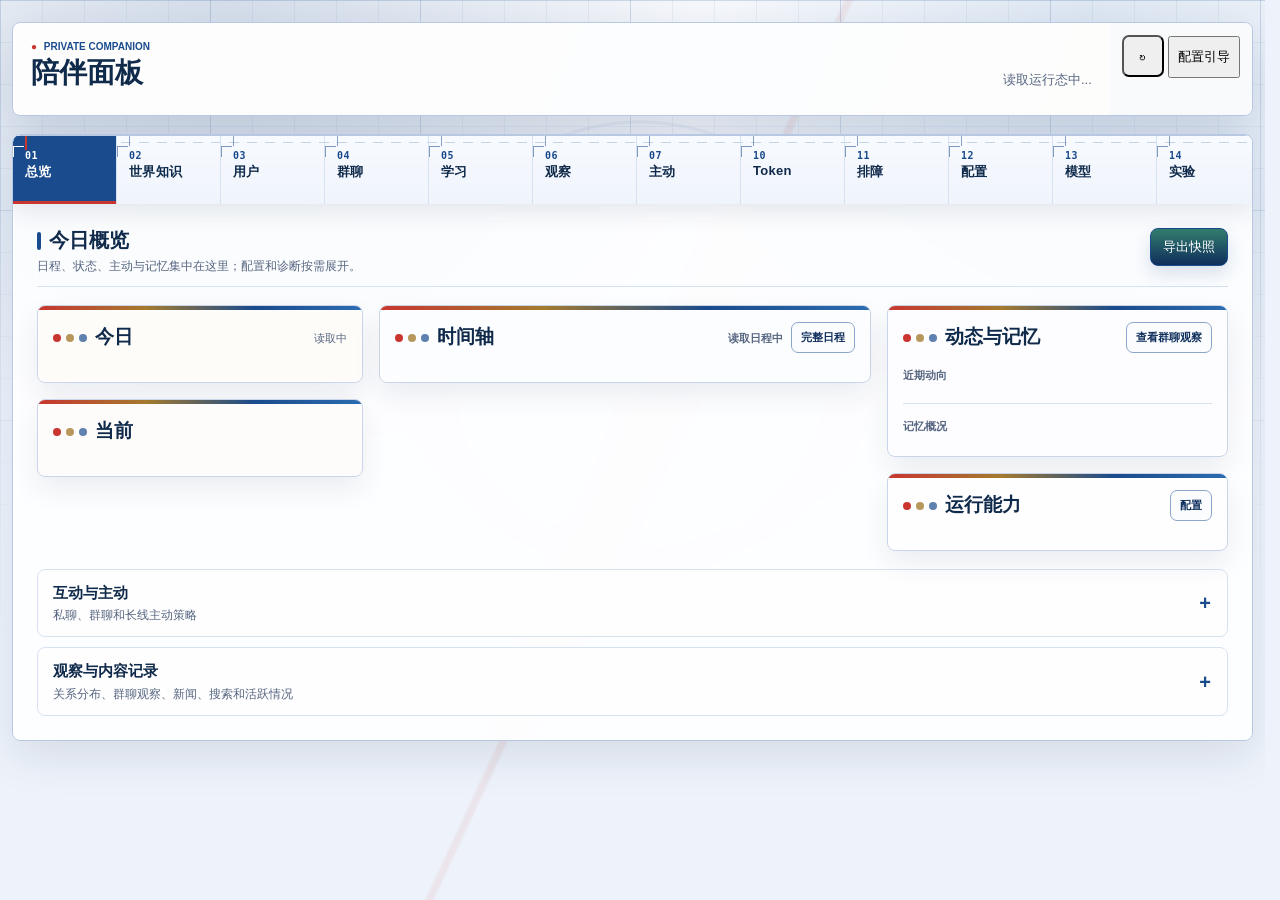
==== commit 14f4778b: "feat: add in-panel MiHome authorization and controls" ====
--- a/pages/companion-panel/index.html
+++ b/pages/companion-panel/index.html
@@ -96,7 +96,7 @@
       to { opacity: 1; transform: scaleX(1); transform-origin: left; }
     }
   </style>
-  <link rel="stylesheet" href="./app.css?v=20260808-world-users-overview-v6" />
+  <link rel="stylesheet" href="./app.css?v=20260809-external-ability-controls-v3&amp;build=20260810-reference-upload-v1&amp;touch=reality-workspace-v1&amp;migration-notice=v2&amp;component-order=v1&amp;layout=model-routing-v2&amp;config=card-unify-v1&amp;release=6.3.2" />
   <!-- Keep the structured roleplay form readable while a WebUI asset is being refreshed. -->
   <style id="roleplay-layout-fallback">
     .roleplay-form,
@@ -163,7 +163,7 @@
   </style>
   <link rel="stylesheet" href="./css/header-tools.css?v=20260713-font-options" />
   <link rel="stylesheet" href="./css/qzone-mobile.css?v=20260711-qzone-image-preview" />
-  <link rel="stylesheet" href="./css/polish.css?v=20260808-world-users-overview-v6" />
+  <link rel="stylesheet" href="./css/polish.css?v=20260810-responsive-containment-v1&amp;world=20260811-responsive-v2&amp;config=config-lifecycle-v2" />
   <script>
     (function () {
       try {
@@ -257,13 +257,14 @@
         <button class="tab" data-tab="learning"><i>05</i><span>学习</span></button>
         <button class="tab" data-tab="memory"><i>06</i><span>观察</span></button>
         <button class="tab" data-tab="proactive"><i>07</i><span>主动</span></button>
-        <button class="tab" data-tab="bookshelf"><i>08</i><span>书柜</span></button>
-        <button class="tab" data-tab="qzone"><i>09</i><span>QQ空间</span></button>
+        <button class="tab" data-tab="creative" hidden><i>08</i><span>创作</span></button>
+        <button class="tab" data-tab="image" hidden><i>09</i><span>生图</span></button>
         <button class="tab" data-tab="tokens"><i>10</i><span>Token</span></button>
         <button class="tab" data-tab="troubleshooting"><i>11</i><span>排障</span></button>
         <button class="tab" data-tab="config"><i>12</i><span>配置</span></button>
         <button class="tab" data-tab="models"><i>13</i><span>模型</span></button>
         <button class="tab" data-tab="experimental"><i>14</i><span>实验</span></button>
+        <button class="tab" data-tab="reality" hidden><i>15</i><span>现实触及</span></button>
       </nav>
 
       <section class="panel dashboard-overview is-active" id="panel-dashboard">
@@ -400,7 +401,7 @@
           </section>
           <section>
             <b>世界知识</b>
-            <span>本页资料只作为日程、状态、主动动机、日记、识图、生图和世界观转写的背景补充。</span>
+            <span>本页资料作为日程、状态、主动动机、日记、识图、生图和世界观转写的背景补充；其中外貌、称呼等字段会被对应功能直接读取，字段旁的徽章会标明去向。</span>
           </section>
           <section>
             <b>群聊边界</b>
@@ -474,7 +475,13 @@
                   <h3>角色资料</h3>
                   <p>外观、身份、日常习惯和关键细节；供日程、状态、识图、生图和主动行为参考，不是聊天人格全文。</p>
                 </div>
-                <button type="button" class="roleplay-example-btn" data-roleplay-example="persona">填入示例</button>
+                <div class="roleplay-example-presets" aria-label="角色预设">
+                  <span>角色预设</span>
+                  <button type="button" class="roleplay-example-btn" data-roleplay-example="persona">中性</button>
+                  <button type="button" class="roleplay-example-btn" data-roleplay-example="persona_male">男性</button>
+                  <button type="button" class="roleplay-example-btn" data-roleplay-example="persona_female">女性</button>
+                  <button type="button" class="roleplay-example-btn" data-roleplay-example="persona_nonhuman">非人/拟人</button>
+                </div>
               </div>
               <input name="bot_name" type="hidden" />
               <input name="default_style" type="hidden" />
@@ -496,25 +503,37 @@
 关键设定：
 其他补充信息："></textarea>
               </label>
+              <div class="roleplay-appearance-alert roleplay-freeform" id="appearanceFreeformAlert" hidden>
+                <b>未检测到外貌标签行</b>
+                <span>旧版文案按“发型发色：”“瞳色：”等标签行识别角色外观；缺少这些标签时，识图与每日穿搭生图将无法获取角色外观。建议改用“标准化填写”，或在此按标签行补上外貌信息。</span>
+              </div>
               <div class="roleplay-standard persona-standard-grid">
                 <fieldset class="roleplay-field-group roleplay-identity-group">
                   <legend>基础身份</legend>
-                  <label>姓名 <textarea data-roleplay-persona-part="name" rows="2"></textarea></label>
-                  <label>种族 <textarea data-roleplay-persona-part="species" rows="2"></textarea></label>
-                  <label>生日 <textarea data-roleplay-persona-part="age" rows="2"></textarea></label>
-                  <label>性别 <textarea data-roleplay-persona-part="gender" rows="2"></textarea></label>
+                  <label><span class="field-head">姓名 <em class="field-impact" title="日程会把姓名列为已知角色实体，识图也用它辅助判断头像或截图的归属">日程 · 识图</em></span><textarea data-roleplay-persona-part="name" rows="2"></textarea></label>
+                  <label><span class="field-head">种族 <em class="field-impact" title="「机器人」「拟人化」等种族关键词会决定健康、饥饿、生理期等状态模拟是否启用">状态模拟</em></span><textarea data-roleplay-persona-part="species" rows="2"></textarea></label>
+                  <label><span class="field-head">生日 <em class="field-impact" title="解析成功后，Bot 生日当天会自然和主要用户分享一次；支持农历按当年换算">主动 · 一次/年</em></span><textarea data-roleplay-persona-part="age" rows="2" placeholder="例如：6月18日 / 06-18 / 农历六月初三；年份会被忽略"></textarea><small class="field-note birthday-parse-hint" data-birthday-hint="persona"></small><small class="field-note">支持月日或农历（按当年换算），年份会被忽略；生日当天 Bot 会自然和主要用户分享一次，不重复打扰。</small></label>
+                  <label><span class="field-head">性别 <em class="field-impact" title="性别会作为视觉标签参与识图归属判断与每日穿搭生图">识图 · 生图</em></span><textarea data-roleplay-persona-part="gender" rows="2"></textarea></label>
                 </fieldset>
                 <div class="roleplay-appearance-group">
-                  <h4>外貌信息</h4>
+                  <div class="roleplay-group-head">
+                    <h4>外貌信息</h4>
+                    <em class="field-impact field-impact--strong" title="这些字段按“标签：内容”行交给识图归属判断、每日穿搭生图和视觉缓存">识图 · 生图</em>
+                  </div>
+                  <p class="roleplay-group-desc">以下字段会按标签行交给识图归属判断、每日穿搭生图和视觉缓存；写具体、稳定的视觉特征，避免频繁变动。</p>
                   <label>识别点 <textarea data-roleplay-persona-part="appearance" rows="2"></textarea></label>
                   <label>发型发色 <textarea data-roleplay-persona-part="hair" rows="2"></textarea></label>
                   <label>瞳色 <textarea data-roleplay-persona-part="eyes" rows="2"></textarea></label>
                   <label>服饰风格 <textarea data-roleplay-persona-part="clothing" rows="2"></textarea></label>
+                  <div class="roleplay-appearance-alert" id="appearanceStandardAlert" hidden>
+                    <b>尚未填写外貌识别信息</b>
+                    <span>识图将无法判断头像或截图中的角色是否为当前角色，每日穿搭生图也会缺少角色外观。至少填写识别点、发型发色、瞳色或服饰风格之一。</span>
+                  </div>
                 </div>
                 <fieldset class="roleplay-field-group roleplay-character-group">
                   <legend>性格与生活</legend>
-                  <label>职业/身份 <textarea data-roleplay-persona-part="identity" rows="2"></textarea></label>
-                  <label>性格描述 <textarea data-roleplay-persona-part="personality" rows="2"></textarea></label>
+                  <label><span class="field-head">职业/身份 <em class="field-impact" title="「机器人」「学生」等身份关键词会决定健康、饥饿、生理期等状态模拟是否启用">状态模拟</em></span><textarea data-roleplay-persona-part="identity" rows="2"></textarea></label>
+                  <label><span class="field-head">性格描述 <em class="field-impact" title="性格会同步为回复风格参考，并影响创作节奏">回复 · 创作</em></span><textarea data-roleplay-persona-part="personality" rows="2"></textarea></label>
                   <label>核心欲望/目标 <textarea data-roleplay-persona-part="desire" rows="2"></textarea></label>
                   <label>爱好 <textarea data-roleplay-persona-part="hobbies" rows="2"></textarea></label>
                   <label class="wide-field">禁忌 <textarea data-roleplay-persona-part="taboo" rows="2"></textarea></label>
@@ -529,11 +548,12 @@
               </div>
               <details class="roleplay-visual-identity-extra">
                 <summary>
-                  <span><b>特殊图像身份线索（可选）</b><small>只补充上方外貌字段无法表达的识别信息。</small></span>
+                  <span><b>特殊图像身份线索（可选）</b><small>只补充上方外貌字段无法表达的识别信息；识图与穿搭生图会读取。</small></span>
                 </summary>
-                <label class="roleplay-textarea">头像、截图与二创识别线索
+                <label class="roleplay-textarea"><span class="field-head">头像、截图与二创识别线索 <em class="field-impact">识图 · 生图</em></span>
                   <textarea name="private_image_self_recognition_hint" rows="4" placeholder="例如：常用头像的构图或标志；聊天截图中使用的昵称；OC / 二创形象的别名；表情包固定签名或水印。
 不要重复填写发色、瞳色、服装等上方已有外貌信息，也不要填写用户资料。"></textarea>
+                  <small class="field-note">最多 1200 字，超出部分保存时会被截断。</small>
                 </label>
               </details>
             </section>
@@ -545,7 +565,7 @@
                   <h3>世界观蓝图</h3>
                 </div>
                 <button type="button" class="roleplay-example-btn" data-roleplay-example="world">填入示例</button>
-                <label>适配模式
+                <label><span class="field-head">适配模式 <em class="field-impact" title="适配影响私聊、主动、日记、梦境、QQ空间、书柜等几乎所有功能的称呼转写">全局转写</em></span>
                   <select name="worldview_adaptation_mode">
                     <option value="auto">自动</option>
                     <option value="modern">现代日常</option>
@@ -627,7 +647,7 @@
               </div>
               <button type="button" class="roleplay-example-btn" data-roleplay-example="user">填入示例</button>
               <div class="roleplay-user-fields">
-                <label>对用户的称呼 <input name="default_nickname" /></label>
+                <label><span class="field-head">对用户的称呼 <em class="field-impact" title="Bot 在私聊、主动消息等场景对用户的默认称呼">全局称呼</em></span><input name="default_nickname" /></label>
               </div>
               <label class="roleplay-textarea roleplay-freeform">用户与关系补充
                 <textarea name="roleplay_user_profile_prompt" rows="5" placeholder="对用户的称呼：
@@ -640,7 +660,7 @@
               </label>
               <div class="roleplay-standard user-standard-grid">
                 <label>性别 <textarea data-roleplay-user-part="user_gender" rows="2"></textarea></label>
-                <label>生日 <textarea data-roleplay-user-part="user_age" rows="2"></textarea></label>
+                <label>生日 <textarea data-roleplay-user-part="user_age" rows="2" placeholder="例如：6月18日 / 06-18 / 农历六月初三；年份会被忽略"></textarea><small class="field-note birthday-parse-hint" data-birthday-hint="user"></small><small class="field-note">用户在私聊中提到生日（含“我后天生日”“过两天我生日”）会被自动记忆并优先使用；此处填写作为兜底，同样支持农历。</small></label>
                 <label>职业 <textarea data-roleplay-user-part="user_occupation" rows="2"></textarea></label>
                 <label>是角色的XX <textarea data-roleplay-user-part="role_relation" rows="2"></textarea></label>
                 <label>与角色的相处方式 <textarea data-roleplay-user-part="interaction" rows="2"></textarea></label>
@@ -762,7 +782,100 @@
           <section class="expression-view-panel" role="tabpanel" aria-labelledby="expressionViewReviewTab" data-expression-view-panel="review" hidden>
             <article id="expressionReviewWorkspace" class="expression-review-workspace" aria-label="表达规则审核工作区"></article>
           </section>
+
+          <dialog id="expressionShareDialog" class="pc-dialog expression-transfer-dialog" aria-labelledby="expressionShareDialogTitle">
+            <form class="stack-form" method="dialog" data-expression-share-form>
+              <header>
+                <div>
+                  <span class="eyebrow">SHARE PACK</span>
+                  <h3 id="expressionShareDialogTitle">分享表达规则</h3>
+                  <p>导出的是可复用的抽象规则，不包含用户、群聊、原始消息、证据或反馈记录。</p>
+                </div>
+                <button type="button" class="icon-button" data-expression-share-close aria-label="关闭">×</button>
+              </header>
+              <fieldset class="expression-transfer-options">
+                <legend>分享范围</legend>
+                <label><input type="radio" name="expression_share_scope" value="current" checked /> 当前筛选结果</label>
+                <label><input type="radio" name="expression_share_scope" value="all" /> 全部已启用表达</label>
+              </fieldset>
+              <div class="expression-transfer-summary" data-expression-share-summary role="status">准备生成分享包。</div>
+              <label class="expression-transfer-title">文件标题 <input name="title" maxlength="80" placeholder="我的表达分享" /></label>
+              <label class="expression-transfer-json">分享包 JSON <textarea data-expression-share-json rows="12" readonly placeholder="点击“生成分享包”后显示"></textarea></label>
+              <footer>
+                <button type="button" class="secondary-button" data-expression-share-close>取消</button>
+                <button type="button" class="secondary-button" data-expression-share-copy disabled>复制 JSON</button>
+                <button type="button" class="secondary-button" data-expression-share-download disabled>下载 JSON</button>
+                <button type="submit" class="primary-button" data-expression-share-generate>生成分享包</button>
+              </footer>
+            </form>
+          </dialog>
+
+          <dialog id="expressionImportDialog" class="pc-dialog expression-transfer-dialog" aria-labelledby="expressionImportDialogTitle">
+            <form class="stack-form" method="dialog" data-expression-import-form>
+              <header>
+                <div>
+                  <span class="eyebrow">IMPORT PACK</span>
+                  <h3 id="expressionImportDialogTitle">导入表达规则</h3>
+                  <p>先选择分享文件和落点，再预览重复项；默认进入审核队列，确认后才会参与回复。</p>
+                </div>
+                <button type="button" class="icon-button" data-expression-import-close aria-label="关闭">×</button>
+              </header>
+              <div class="expression-transfer-input-grid">
+                <label>选择 JSON 文件 <input type="file" accept="application/json,.json" data-expression-import-file /></label>
+                <label>导入目标 <select data-expression-import-target><option value="">正在读取目标...</option></select></label>
+              </div>
+              <label class="expression-transfer-json">或粘贴分享包 JSON <textarea data-expression-import-json rows="10" placeholder="粘贴 private-companion-expression-pack 文件内容"></textarea></label>
+              <fieldset class="expression-transfer-options">
+                <legend>导入方式</legend>
+                <label><input type="radio" name="expression_import_destination" value="pending" checked /> 进入审核队列 <small>推荐，审核后使用</small></label>
+                <label><input type="radio" name="expression_import_destination" value="learned" /> 直接启用 <small>仅在你信任分享来源时使用</small></label>
+              </fieldset>
+              <div class="expression-import-preview" data-expression-import-preview role="status">选择目标并粘贴或选择文件后，点击“预览导入”。</div>
+              <footer>
+                <button type="button" class="secondary-button" data-expression-import-close>取消</button>
+                <button type="button" class="secondary-button" data-expression-import-preview-action disabled>预览导入</button>
+                <button type="submit" class="primary-button" data-expression-import-apply disabled>应用导入</button>
+              </footer>
+            </form>
+          </dialog>
         </section>
+
+        <dialog id="extensionMigrationNoticeDialog" class="pc-dialog extension-migration-dialog" aria-modal="true" aria-labelledby="extensionMigrationNoticeTitle">
+          <form class="stack-form" method="dialog" data-extension-migration-form>
+            <header>
+              <div>
+                <span class="eyebrow">6.2.2 UPDATE</span>
+                <h3 id="extensionMigrationNoticeTitle">陪伴能力已改为按需扩展</h3>
+                <p>这些插件是“我会永远陪着你”的可选能力模块。安装后仍在本陪伴面板统一操作，不再需要分别进入各插件页面。</p>
+              </div>
+              <button type="button" class="icon-button" data-extension-migration-close aria-label="关闭">×</button>
+            </header>
+            <ul class="extension-migration-list">
+              <li>
+                <div><strong>我会画给你看</strong><span>原生生图功能</span></div>
+                <a href="https://github.com/menglimi/astrbot_plugin_image_companion" target="_blank" rel="noopener noreferrer">查看插件仓库 <span aria-hidden="true">↗</span></a>
+              </li>
+              <li>
+                <div><strong>我会来到你身边</strong><span>摄像头、闹钟、设备联动，以及手机陪伴终端连接服务</span></div>
+                <a href="https://github.com/menglimi/astrbot_plugin_reality_companion" target="_blank" rel="noopener noreferrer">查看插件仓库 <span aria-hidden="true">↗</span></a>
+              </li>
+              <li>
+                <div><strong>我会替你留住故事</strong><span>原书柜与 QQ 空间功能</span></div>
+                <a href="https://github.com/menglimi/astrbot_plugin_content_companion" target="_blank" rel="noopener noreferrer">查看插件仓库 <span aria-hidden="true">↗</span></a>
+              </li>
+            </ul>
+            <p class="extension-migration-footnote">创作与现实触及入口仅在检测到对应扩展时显示。旧配置和用户数据不会被删除，更新后请重启 AstrBot。</p>
+            <footer>
+              <fieldset class="extension-migration-reminder-choice" aria-label="后续提示方式">
+                <legend>后续提示</legend>
+                <label><input type="radio" name="extension_migration_reminder" value="remind" checked /> 继续提醒</label>
+                <label><input type="radio" name="extension_migration_reminder" value="never" /> 不再提醒</label>
+              </fieldset>
+              <button type="button" class="secondary-button" data-extension-migration-close>稍后处理</button>
+              <button type="submit" class="primary-button">知道了</button>
+            </footer>
+          </form>
+        </dialog>
 
         <section id="learningPanelSocial" class="learning-section relationship-workspace" role="tabpanel" aria-labelledby="learningTabSocial" data-learning-section-panel="social" hidden data-retired-worldbook="true">
           <div class="section-head relationship-head learning-section-head">
@@ -980,10 +1093,13 @@
         </div>
       </section>
 
-      <section class="panel" id="panel-bookshelf">
+      <section class="panel" id="panel-creative" hidden>
         <div class="section-head">
-          <h2>书柜</h2>
-          <span class="muted">创作作品 · 私密日记 · 夹层阅读 — 管理可见性与内容</span>
+          <div>
+            <h2>创作</h2>
+            <span class="muted">作品、书柜与 QQ 空间统一由陪伴扩展提供</span>
+          </div>
+          <span id="creativeCompanionStatus" class="module-badge">正在检测扩展</span>
         </div>
         <div id="bookcaseHome" class="bookcase-home bookshelf-view" data-bookshelf-view="shelf">
           <div class="bookcase-hero">
@@ -1240,6 +1356,10 @@
               <div id="troubleshootingChainTests" class="troubleshooting-chain-tests"></div>
               <div id="troubleshootingRuntimeStack" class="diagnostic-runtime-stack">
                 <article class="diagnostic-runtime-card">
+                  <div class="diagnostic-card-head"><h3>统一身份与隔离</h3><span>REQ-041</span></div>
+                  <div id="troubleshootingReq041" class="troubleshooting-sqlite"></div>
+                </article>
+                <article class="diagnostic-runtime-card">
                   <div class="diagnostic-card-head"><h3>SQLite 并发</h3><span>存储</span></div>
                   <div id="troubleshootingSqlite" class="troubleshooting-sqlite"></div>
                 </article>
@@ -1327,6 +1447,18 @@
       </section>
 
       <section class="panel" id="panel-config">
+        <header class="config-page-intro">
+          <div>
+            <span class="config-page-kicker">配置中心</span>
+            <h2>配置工作台</h2>
+            <p>基础维护、运行节奏与功能生命周期集中管理。</p>
+          </div>
+          <nav class="config-section-nav" aria-label="配置区域">
+            <button type="button" data-config-section-target="config-common-settings">基础与维护</button>
+            <button type="button" data-config-section-target="config-runtime-settings">运行节奏</button>
+            <button type="button" data-config-section-target="config-feature-settings">功能开关</button>
+          </nav>
+        </header>
         <div class="config-grid">
           <details class="config-fold-panel config-common-settings" id="config-common-settings">
             <summary class="config-fold-summary">
@@ -1528,7 +1660,7 @@
               <details class="config-card appearance-collapsible">
                 <summary class="appearance-summary">
                   <div>
-                    <h2>拓展页设置</h2>
+                    <h2>面板设置</h2>
                     <p>调整字体与配色主题。</p>
                   </div>
                 </summary>
@@ -1567,7 +1699,7 @@
             </div>
           </details>
 
-          <details class="config-fold-panel config-runtime-details">
+          <details class="config-fold-panel config-runtime-details" id="config-runtime-settings">
             <summary class="config-fold-summary">
               <div class="config-fold-heading">
                 <span class="config-fold-kicker">运行节奏</span>
@@ -1590,7 +1722,7 @@
                     <p>主动强度预设开启时会临时覆盖前三项，关闭预设后恢复这里的手动值。</p>
                   </header>
                   <div class="runtime-settings-grid">
-                    <label>每日主动上限 <input name="max_daily_messages" type="number" min="0" max="12" /></label>
+                    <label>每日主动配额 <input name="max_daily_messages" type="number" min="0" max="25" /></label>
                     <label>空闲门槛分钟 <input name="idle_minutes" type="number" min="5" /></label>
                     <label>最小主动间隔分钟 <input name="min_interval_minutes" type="number" min="10" /></label>
                     <label>后台检查间隔秒 <input name="check_interval_seconds" type="number" min="30" /></label>
@@ -1598,10 +1730,27 @@
                 </section>
                 <section class="runtime-settings-section">
                   <header class="runtime-settings-section-head">
-                    <h3>资源配额</h3>
+                    <h3>主动节奏</h3>
+                    <p>爆发模式默认关闭；开启后只对普通主动念头追加独立短消息，不影响定时、安全和未完话题路线。</p>
                   </header>
                   <div class="runtime-settings-grid">
-                    <label>每日插件 Token 限额 <input name="daily_token_limit" type="number" min="0" step="10000" /></label>
+                    <label class="toggle-row"><input name="enable_proactive_burst" type="checkbox" /> <span>启用爆发式主动消息</span></label>
+                    <label>一次最多消息数 <input name="proactive_burst_max_messages" type="number" min="2" max="3" /></label>
+                    <label>爆发最小间隔秒 <input name="proactive_burst_gap_min_seconds" type="number" min="10" max="600" /></label>
+                    <label>爆发最大间隔秒 <input name="proactive_burst_gap_max_seconds" type="number" min="20" max="900" /></label>
+                    <label class="runtime-settings-wide">小时活跃曲线
+                      <input name="proactive_hour_activity_curve" type="text" maxlength="240" placeholder="0.22,0.16,0.12,...,0.32" />
+                      <small>按 0 点到 23 点填写 24 个逗号分隔权重；留空或数量不对时使用默认曲线。</small>
+                    </label>
+                  </div>
+                </section>
+                <section class="runtime-settings-section">
+                  <header class="runtime-settings-section-head">
+                    <h3>资源配额</h3>
+                    <p>硬限额达到后会跳过后台模型调用；软限额开启时优先保留当下回复，仅暂缓低优先级后台任务。</p>
+                  </header>
+                  <div class="runtime-settings-grid">
+                    <label class="runtime-settings-wide">每日插件 Token 限额 <input name="daily_token_limit" type="number" min="0" step="10000" /></label>
                     <label class="toggle-row"><input name="enable_daily_token_soft_limit" type="checkbox" /> <span>启用每日 Token 软限额</span></label>
                     <label>每日 Token 软限额 <input name="daily_token_soft_limit" type="number" min="0" step="10000" /></label>
                   </div>
@@ -1612,17 +1761,104 @@
               </form>
             </div>
           </details>
-          <article class="wide feature-config-article">
-            <h2>功能开关</h2>
+          <article class="wide feature-config-article" id="config-feature-settings">
+            <header class="feature-config-head">
+              <div>
+                <span class="config-fold-kicker">功能生命周期</span>
+                <h2>功能开关</h2>
+              </div>
+              <div id="featureFilterResult" class="feature-filter-result" aria-live="polite"></div>
+            </header>
             <div id="proactiveOnlyModeCard"></div>
             <div id="featureSwitchSummary" class="feature-switch-summary"></div>
-            <div class="feature-switch-toolbar">
-              <input id="featureFilter" type="search" placeholder="筛选功能名 / 配置键" />
-              <button id="enableSafeFeaturesBtn" type="button">启用基础安全项</button>
+            <div class="feature-filter-workspace" id="featureFilterWorkspace">
+              <div class="feature-filter-topline">
+                <label class="feature-search-field">
+                  <span>搜索配置</span>
+                  <input id="featureFilter" type="search" placeholder="功能名、配置键或用途" />
+                </label>
+                <button id="enableSafeFeaturesBtn" type="button">启用基础安全项</button>
+              </div>
+              <section class="feature-filter-row" aria-labelledby="featureDomainLabel">
+                <div class="feature-filter-label">
+                  <b id="featureDomainLabel">功能导航</b>
+                  <small>一级分组 / 二级功能</small>
+                </div>
+                <div id="featureDomainFilters" class="feature-filter-options feature-domain-filters" role="tablist" aria-label="功能领域"></div>
+              </section>
+              <section class="feature-filter-row" aria-labelledby="featureStageLabel">
+                <div class="feature-filter-label">
+                  <b id="featureStageLabel">作用阶段</b>
+                  <small>二级分类</small>
+                </div>
+                <div id="featureStageFilters" class="feature-filter-options" role="group" aria-label="作用阶段"></div>
+              </section>
+              <section class="feature-filter-row feature-status-filter-row" aria-labelledby="featureStatusLabel">
+                <div class="feature-filter-label">
+                  <b id="featureStatusLabel">当前状态</b>
+                  <small>快速核对</small>
+                </div>
+                <div id="featureStatusFilters" class="feature-filter-options" role="group" aria-label="当前状态"></div>
+              </section>
             </div>
             <div class="feature-switch-board" id="featureFlags"></div>
           </article>
         </div>
+      </section>
+
+      <section class="panel image-runtime-panel" id="panel-image" hidden>
+        <div class="section-head image-runtime-head">
+          <div>
+            <h2>生图运行</h2>
+            <span class="muted">运行状态、生成记录与统一引擎诊断</span>
+          </div>
+          <div class="actions compact">
+            <span id="imageRuntimeBadge" class="module-badge">正在读取</span>
+            <button id="imageRuntimeRefreshBtn" type="button" title="刷新生图运行状态">刷新</button>
+            <button id="imageRuntimeConfigBtn" type="button">生图配置</button>
+          </div>
+        </div>
+        <div id="imageRuntimeNotice" class="image-runtime-notice muted">正在读取生图扩展状态...</div>
+        <div class="image-runtime-metrics" aria-label="生图运行摘要">
+          <article><span>扩展状态</span><b id="imageRuntimeEnabled">-</b><small>由陪伴主插件统一接管</small></article>
+          <article><span>运行模式</span><b id="imageRuntimeMode">-</b><small>页面与能力所有权</small></article>
+          <article><span>本次启动生成</span><b id="imageRuntimeCount">0</b><small>成功与失败请求总数</small></article>
+        </div>
+        <div class="image-runtime-details">
+          <section>
+            <div class="section-head compact"><h3>最近一次生成</h3></div>
+            <dl class="image-runtime-list">
+              <div><dt>工作流</dt><dd id="imageRuntimeWorkflow">暂无记录</dd></div>
+              <div><dt>后端</dt><dd id="imageRuntimeBackend">-</dd></div>
+              <div><dt>结果</dt><dd id="imageRuntimeResult">-</dd></div>
+              <div><dt>说明</dt><dd id="imageRuntimeNote">-</dd></div>
+            </dl>
+          </section>
+          <section>
+            <div class="section-head compact"><h3>统一引擎</h3></div>
+            <dl id="imageRuntimeEngine" class="image-runtime-list"></dl>
+          </section>
+        </div>
+        <section class="image-runtime-debug" aria-labelledby="imageRuntimeDebugTitle">
+          <div class="section-head compact">
+            <div>
+              <h3 id="imageRuntimeDebugTitle">最近生图调试</h3>
+              <span id="imageRuntimeDebugHint" class="muted">默认只显示最近一次结果</span>
+            </div>
+            <span id="imageRuntimeDebugBadge" class="module-badge">未启用</span>
+          </div>
+          <div id="imageRuntimeDebugLatest" class="image-runtime-debug-latest">
+            <span class="muted">暂无生图调试记录</span>
+          </div>
+          <details id="imageRuntimeDebugDetails" class="image-runtime-debug-details">
+            <summary>打开下拉菜单查看完整 debug 日志</summary>
+            <div class="image-runtime-debug-controls">
+              <label for="imageRuntimeDebugTraceSelect">Trace</label>
+              <select id="imageRuntimeDebugTraceSelect" aria-label="选择生图调试 Trace"></select>
+            </div>
+            <pre id="imageRuntimeDebugLog" class="image-runtime-debug-log" aria-live="polite">展开后加载完整事件</pre>
+          </details>
+        </section>
       </section>
 
       <section class="panel" id="panel-models">
@@ -1634,17 +1870,18 @@
           <nav class="models-subnav" aria-label="模型配置分类" role="tablist">
             <button id="modelsProvidersTab" type="button" class="active" data-index="01" data-models-section="providers" role="tab" aria-controls="modelsProviderPane" aria-selected="true">任务模型</button>
             <button id="modelsTtsTab" type="button" data-index="02" data-models-section="tts" role="tab" aria-controls="modelsTtsPane" aria-selected="false">语音合成</button>
-            <button id="modelsImageTab" type="button" data-index="03" data-models-section="image" role="tab" aria-controls="modelsImagePane" aria-selected="false">生图模型</button>
+            <button id="modelsImageTab" type="button" data-index="03" data-models-section="image" role="tab" aria-controls="modelsImagePane" aria-selected="false" hidden>生图模型</button>
           </nav>
         </div>
         <div id="modelsProviderPane" data-models-pane="providers" role="tabpanel" aria-labelledby="modelsProvidersTab">
           <div id="providerSummary" class="provider-summary"></div>
           <div id="deepseekPeakCard"></div>
+          <div id="modelReplacementCard"></div>
           <div id="providerFlow" class="provider-flow"></div>
           <div class="provider-config-mode-card">
             <div>
               <b>模型配置模式</b>
-              <span id="providerConfigModeHint">快速配置和精准配置互斥，保存时只写入当前模式下可见的模型。</span>
+              <span id="providerConfigModeHint">插件功能通常会携带较多动态上下文，Token 缓存命中率可能较低，请结合调用频率和预算合理规划模型。</span>
             </div>
             <div class="provider-config-mode" aria-label="模型配置模式">
               <button type="button" data-provider-config-mode="quick" class="active">快速配置</button>
@@ -1769,6 +2006,10 @@
       <section class="panel" id="panel-experimental">
         <div id="experimentalRoot" class="experimental-root"></div>
       </section>
+
+      <section class="panel" id="panel-reality" hidden>
+        <div id="realityTouchRoot" class="reality-touch-root"></div>
+      </section>
     </section>
   </main>
 
@@ -1806,8 +2047,9 @@
 
   <script src="./js/features/daily-outfit.js?v=20260711-qzone-preview-context"></script>
   <script src="./js/ui/appearance.js?v=20260713-font-options"></script>
-  <script src="./js/panels/provider-tree.js?v=20260804-private-reading-capability-v1"></script>
-  <script src="./js/panels/qzone-panel.js?v=20260731-qzone-platform-support-v1"></script>
-  <script src="./app.js?v=20260808-feature-group-order-v1-world-autogrow-v2"></script>
+  <!-- Loaded on demand by app.js through AstrBot's relative dynamic-import rewriting:
+       ./js/panels/provider-tree.js?v=20260804-private-reading-capability-v1&amp;manual=provider-input-v2&amp;layout=v2&amp;rules=structured-v1
+       ./js/panels/qzone-panel.js?v=20260810-qzone-classic-loader-v1 -->
+  <script src="./app.js?v=20260809-proactive-tts-external-ability-photo-fixed-v1&amp;build=20260810-reference-upload-v2&amp;page=lazy-classic-loader-v1&amp;scope=photo-scope-quota-v1&amp;touch=reality-workspace-v1&amp;memory-source=memory-companion-v2&amp;user-create=profile-v1&amp;relationship-role-photo=pr125-v1&amp;camera-runtime-scope=v1&amp;config=config-lifecycle-v1&amp;troubleshooting=diagnostic-category-label-v1&amp;content-visibility=v1&amp;migration-notice=v4&amp;component-order=v1&amp;layout=model-routing-v2&amp;persona-style-batch-recovery=v1&amp;preset-save=v1&amp;release=6.3.2"></script>
 </body>
 </html>
--- a/pages/companion-panel/app.css
+++ b/pages/companion-panel/app.css
@@ -458,6 +458,92 @@
 
 @media (prefers-reduced-motion: reduce) {
   .reaction-asset-card { transition: none; }
+}
+
+.image-runtime-debug {
+  margin-top: 18px;
+  border-top: 1px solid var(--line, rgba(120, 130, 150, .2));
+  padding-top: 16px;
+}
+
+.image-runtime-debug-latest {
+  display: grid;
+  grid-template-columns: repeat(4, minmax(0, 1fr));
+  gap: 10px;
+  margin: 10px 0;
+}
+
+.image-runtime-debug-latest > div {
+  display: grid;
+  gap: 4px;
+  min-width: 0;
+  padding: 10px 12px;
+  border: 1px solid var(--line, rgba(120, 130, 150, .2));
+  border-radius: 6px;
+}
+
+.image-runtime-debug-latest span {
+  color: var(--muted, #78808d);
+  font-size: .78rem;
+}
+
+.image-runtime-debug-latest b {
+  overflow: hidden;
+  text-overflow: ellipsis;
+  white-space: nowrap;
+}
+
+.image-runtime-debug-details {
+  margin-top: 10px;
+  border: 1px solid var(--line, rgba(120, 130, 150, .2));
+  border-radius: 6px;
+  padding: 10px 12px;
+}
+
+.image-runtime-debug-details summary {
+  cursor: pointer;
+  color: var(--accent, #5b6ee1);
+  font-weight: 600;
+}
+
+.image-runtime-debug-controls {
+  display: flex;
+  align-items: center;
+  gap: 8px;
+  margin-top: 12px;
+}
+
+.image-runtime-debug-controls select {
+  min-width: 240px;
+  max-width: 100%;
+}
+
+.image-runtime-debug-log {
+  max-height: 520px;
+  overflow: auto;
+  margin: 12px 0 0;
+  padding: 12px;
+  background: rgba(20, 24, 32, .06);
+  border-radius: 4px;
+  font: 12px/1.55 ui-monospace, SFMono-Regular, Consolas, monospace;
+  white-space: pre-wrap;
+  word-break: break-word;
+}
+
+@media (max-width: 760px) {
+  .image-runtime-debug-latest {
+    grid-template-columns: repeat(2, minmax(0, 1fr));
+  }
+
+  .image-runtime-debug-controls {
+    align-items: stretch;
+    flex-direction: column;
+  }
+
+  .image-runtime-debug-controls select {
+    min-width: 0;
+    width: 100%;
+  }
 }
 
 /* Reaction library v2: image-first catalog with visible analysis state. */
@@ -3467,6 +3553,10 @@
     color 0.16s var(--ease);
 }
 
+.models-subnav button[hidden] {
+  display: none;
+}
+
 .models-subnav button + button {
   border-left: 1px solid var(--line);
 }
@@ -3903,29 +3993,6 @@
   box-shadow: var(--shadow-ring);
 }
 
-.provider-cost-notice {
-  grid-column: 1 / -1;
-  display: grid;
-  gap: 4px;
-  border: 1px solid rgba(161, 95, 38, 0.34);
-  border-radius: var(--radius);
-  padding: 12px 14px;
-  background: linear-gradient(180deg, rgba(255, 246, 224, 0.94), rgba(255, 255, 255, 0.92));
-  box-shadow: var(--shadow-ring);
-}
-
-.provider-cost-notice b {
-  color: #8a4b17;
-  font-size: 14px;
-}
-
-.provider-cost-notice span {
-  color: var(--ink-soft);
-  font-size: 13px;
-  line-height: 1.55;
-  overflow-wrap: anywhere;
-}
-
 .provider-summary-card.strong {
   border-color: rgba(26, 75, 140, 0.32);
   background: linear-gradient(180deg, rgba(226, 241, 236, 0.86), rgba(255, 255, 255, 0.9));
@@ -4011,6 +4078,46 @@
   gap: 10px;
 }
 
+.deepseek-peak-switch {
+  position: relative;
+  display: inline-flex;
+  flex: 0 0 auto;
+  width: 42px;
+  height: 24px;
+  cursor: pointer;
+}
+.deepseek-peak-switch input {
+  position: absolute;
+  width: 1px;
+  height: 1px;
+  opacity: 0;
+  pointer-events: none;
+}
+.deepseek-peak-switch > span {
+  position: relative;
+  display: block;
+  width: 42px;
+  height: 24px;
+  border-radius: 999px;
+  background: #b9c4d0;
+  transition: background .18s var(--ease);
+}
+.deepseek-peak-switch > span::after {
+  content: "";
+  position: absolute;
+  top: 3px;
+  left: 3px;
+  width: 18px;
+  height: 18px;
+  border-radius: 50%;
+  background: #fff;
+  box-shadow: 0 1px 3px rgba(21, 48, 78, .24);
+  transition: transform .18s var(--ease);
+}
+.deepseek-peak-switch input:checked + span { background: var(--accent); }
+.deepseek-peak-switch input:checked + span::after { transform: translateX(18px); }
+.deepseek-peak-switch input:focus-visible + span { outline: 2px solid rgba(26, 75, 140, .28); outline-offset: 2px; }
+
 .deepseek-peak-status {
   border: 1px solid var(--line);
   border-radius: 999px;
@@ -4027,8 +4134,8 @@
 
 .deepseek-peak-body {
   display: grid;
-  grid-template-columns: repeat(2, minmax(0, 1fr));
-  gap: 12px;
+  grid-template-columns: minmax(230px, 1.1fr) minmax(190px, .9fr) minmax(160px, .72fr);
+  gap: 14px;
   margin-top: 14px;
   padding-top: 14px;
   border-top: 1px dashed var(--line);
@@ -4036,8 +4143,16 @@
 
 .deepseek-peak-body[hidden] { display: none; }
 .deepseek-peak-body textarea { width: 100%; resize: vertical; }
-.deepseek-peak-provider-field { grid-row: span 2; }
+.deepseek-peak-provider-field,
+.deepseek-peak-window-field,
+.deepseek-peak-timezone-field,
+.deepseek-peak-keywords-field { min-width: 0; }
+.deepseek-peak-provider-field select,
+.deepseek-peak-provider-field input { min-height: 42px; }
 .deepseek-peak-provider-field input { margin-top: 6px; }
+.deepseek-peak-window-field textarea { min-height: 92px; }
+.deepseek-peak-keywords-field { grid-column: 1 / span 2; }
+.deepseek-peak-keywords-field textarea { min-height: 64px; }
 
 .deepseek-peak-runtime {
   grid-column: 1 / -1;
@@ -4053,10 +4168,82 @@
 .deepseek-peak-runtime b { color: var(--ink); font-weight: 650; }
 .deepseek-peak-note { margin-top: 10px; }
 
+.model-replacement-card {
+  margin: 14px 0 18px;
+  padding: 16px;
+  border: 1px solid rgba(185, 200, 226, .9);
+  border-radius: var(--radius);
+  background: rgba(255,255,255,.82);
+  box-shadow: var(--shadow-soft), var(--shadow-ring);
+}
+.model-replacement-card.enabled { border-color: rgba(58, 101, 82, .34); }
+.model-replacement-head,
+.model-replacement-body { display: grid; gap: 14px; }
+.model-replacement-head { grid-template-columns: minmax(0, 1fr) 210px; align-items: end; padding-bottom: 12px; border-bottom: 1px solid var(--line-soft); }
+.model-replacement-kicker { color: var(--accent-strong); font-size: .72rem; font-weight: 750; letter-spacing: .02em; text-transform: uppercase; }
+.model-replacement-head h3 { margin: 4px 0 5px; }
+.model-replacement-head p,
+.model-replacement-sensitive p,
+.model-replacement-note { color: var(--muted); font-size: .86rem; line-height: 1.55; }
+.model-replacement-scope,
+.model-replacement-sensitive,
+.model-replacement-rules { display: grid; gap: 7px; }
+.model-replacement-scope > span { color: var(--muted); font-size: 12px; }
+.model-replacement-scope select { width: 100%; }
+.model-replacement-body { grid-template-columns: minmax(0, 1.15fr) minmax(280px, .85fr); margin-top: 15px; }
+.model-replacement-rules-head { display: flex; align-items: center; justify-content: space-between; gap: 10px; flex-wrap: wrap; }
+.model-rule-add { min-height: 32px; border: 1px dashed rgba(26, 75, 140, .38); border-radius: 999px; padding: 0 14px; background: rgba(216, 230, 246, .4); color: var(--accent-strong); font: inherit; font-size: 12px; font-weight: 700; cursor: pointer; transition: background-color .16s ease, border-color .16s ease; }
+.model-rule-add:hover { border-style: solid; background: var(--accent-soft); }
+.model-rule-list { display: grid; gap: 10px; }
+.model-rule-empty { border: 1px dashed var(--line-soft); border-radius: var(--radius-sm); padding: 18px 14px; color: var(--muted); font-size: .86rem; line-height: 1.6; text-align: center; }
+.model-rule { display: grid; gap: 10px; border: 1px solid var(--line-soft); border-radius: var(--radius-sm); padding: 12px 13px; background: rgba(255, 255, 255, .78); }
+.model-rule.is-disabled { opacity: .62; background: rgba(245, 247, 250, .8); }
+.model-rule-head { display: flex; align-items: center; gap: 10px; }
+.model-rule-toggle { margin-right: 2px; }
+.model-rule-name { flex: 1 1 auto; min-width: 0; min-height: 36px; border: 1px solid var(--line-soft); border-radius: var(--radius-sm); padding: 7px 10px; background: #fff; color: var(--ink); font: inherit; font-size: 13px; font-weight: 650; }
+.model-rule-name:focus-visible { outline: 2px solid var(--accent); outline-offset: 1px; }
+.model-rule-remove { flex: 0 0 auto; min-height: 32px; border: 1px solid rgba(179, 42, 42, .34); border-radius: var(--radius-sm); padding: 0 12px; background: transparent; color: var(--danger); font: inherit; font-size: 12px; font-weight: 650; cursor: pointer; }
+.model-rule-remove:hover { background: rgba(179, 42, 42, .08); }
+.model-rule-grid { display: grid; grid-template-columns: minmax(0, 1fr) minmax(0, 1fr); gap: 10px; }
+.model-rule-opts { display: flex; align-items: end; gap: 10px; flex-wrap: wrap; }
+.model-rule-opt { display: grid; gap: 5px; min-width: 0; }
+.model-rule-opt > span { color: var(--ink); font-size: 11px; font-weight: 700; }
+.model-rule-opt > span small { color: var(--muted); font-weight: 500; }
+.model-rule-opt select,
+.model-rule-opt input[type="number"] { min-height: 34px; min-width: 118px; border: 1px solid var(--line-soft); border-radius: var(--radius-sm); padding: 6px 9px; background: #fff; color: var(--ink); font: inherit; font-size: 12px; }
+.model-rule-priority input[type="number"] { min-width: 84px; }
+.model-rule-check { display: inline-flex; align-items: center; gap: 6px; min-height: 34px; padding: 0 4px; color: var(--ink); font-size: 12px; font-weight: 650; cursor: pointer; }
+.model-rule-check input { width: 15px; height: 15px; accent-color: var(--accent-strong); }
+.model-rule-warn { border-left: 3px solid var(--gold); border-radius: 0 var(--radius-sm) var(--radius-sm) 0; padding: 7px 10px; background: rgba(248, 242, 225, .66); color: var(--muted); font-size: 11.5px; line-height: 1.5; }
+@media (max-width: 1180px) {
+  .model-rule-grid { grid-template-columns: 1fr; }
+}
+.model-replacement-field-label { display: flex; align-items: baseline; flex-wrap: wrap; gap: 4px 8px; }
+.model-replacement-field-label b { color: var(--ink); font-size: 13px; }
+.model-replacement-sensitive { display: grid; gap: 11px; align-content: start; padding: 14px; border: 1px solid rgba(58, 101, 82, .24); border-radius: var(--radius-sm); background: rgba(242, 249, 245, .72); }
+.model-replacement-sensitive-head { display: flex; align-items: flex-start; justify-content: space-between; gap: 12px; padding-bottom: 10px; border-bottom: 1px solid rgba(58, 101, 82, .16); }
+.model-replacement-sensitive-head strong { display: block; margin-top: 3px; color: var(--ink); font-size: 14px; }
+.model-replacement-section-kicker { color: #35614f; font-size: 11px; font-weight: 750; }
+.model-replacement-sensitive-head p { margin: 5px 0 0; font-size: 12px; line-height: 1.45; }
+.model-replacement-toggle { display: inline-flex; align-items: center; flex: 0 0 auto; gap: 7px; min-height: 30px; cursor: pointer; color: var(--ink); font-size: 12px; font-weight: 650; }
+.model-replacement-toggle input { position: absolute; width: 1px; height: 1px; opacity: 0; pointer-events: none; }
+.model-replacement-toggle-track { position: relative; display: inline-block; width: 34px; height: 20px; border-radius: 999px; background: #b5c1c0; transition: background .18s var(--ease); }
+.model-replacement-toggle-track::after { content: ""; position: absolute; top: 3px; left: 3px; width: 14px; height: 14px; border-radius: 50%; background: #fff; box-shadow: 0 1px 3px rgba(18, 48, 38, .25); transition: transform .18s var(--ease); }
+.model-replacement-toggle input:checked + .model-replacement-toggle-track { background: #35614f; }
+.model-replacement-toggle input:checked + .model-replacement-toggle-track::after { transform: translateX(14px); }
+.model-replacement-toggle input:focus-visible + .model-replacement-toggle-track { outline: 2px solid rgba(26, 75, 140, .28); outline-offset: 2px; }
+.model-replacement-sensitive .provider-field + .provider-field { margin-top: 10px; }
+.model-replacement-note { margin-top: 12px; }
+@media (max-width: 760px) {
+  .model-replacement-head,
+  .model-replacement-body { grid-template-columns: 1fr; }
+}
+
 @media (max-width: 760px) {
   .deepseek-peak-head { align-items: flex-start; flex-direction: column; }
   .deepseek-peak-head-actions { width: 100%; justify-content: space-between; }
   .deepseek-peak-body { grid-template-columns: 1fr; }
+  .deepseek-peak-keywords-field { grid-column: auto; }
   .deepseek-peak-runtime { grid-column: auto; align-items: flex-start; flex-direction: column; }
 }
 
@@ -7279,6 +7466,15 @@
     grid-template-columns: 1fr;
   }
 
+  .expression-library-transfer-actions {
+    width: 100%;
+    margin-left: 0;
+  }
+
+  .expression-library-transfer-actions button {
+    flex: 1 1 0;
+  }
+
   .expression-library-filter-block,
   .expression-library-segments,
   .expression-library-search-wrap input {
@@ -12268,6 +12464,21 @@
   background: #fff;
 }
 
+.roleplay-example-presets {
+  display: flex;
+  flex-wrap: wrap;
+  align-items: center;
+  justify-content: flex-end;
+  gap: 6px;
+  min-width: 0;
+}
+
+.roleplay-example-presets > span {
+  color: var(--muted);
+  font-size: 12px;
+  white-space: nowrap;
+}
+
 .persona-card,
 .world-blueprint,
 .roleplay-user-card {
@@ -13055,6 +13266,27 @@
   min-height: 112px;
 }
 
+.external-ability-config-fields {
+  display: grid;
+  grid-template-columns: repeat(auto-fit, minmax(220px, 1fr));
+  gap: 12px 16px;
+  border-top: 1px solid var(--line-soft);
+  padding-top: 12px;
+}
+
+.external-ability-config-field {
+  display: grid;
+  align-content: start;
+  gap: 6px;
+  min-width: 0;
+}
+
+.external-ability-config-field small {
+  color: var(--muted);
+  line-height: 1.45;
+  overflow-wrap: break-word;
+}
+
 .external-ability-form button {
   grid-column: 1 / -1;
   height: 34px;
@@ -13137,6 +13369,165 @@
 .segmented-component-setting .feature-param-control select {
   min-height: 38px;
   background: color-mix(in srgb, var(--surface) 94%, var(--accent) 2%);
+}
+
+.segmented-component-order-setting {
+  align-items: start !important;
+}
+
+.segmented-component-section .segmented-component-order-setting {
+  grid-template-columns: minmax(0, 1fr);
+  gap: 10px;
+}
+
+.segmented-order-control {
+  min-width: 0;
+  width: 100%;
+}
+
+.segmented-order-editor {
+  display: grid;
+  gap: 9px;
+  min-width: 0;
+}
+
+.segmented-order-toolbar {
+  display: flex;
+  align-items: center;
+  justify-content: space-between;
+  gap: 8px;
+  color: var(--muted);
+  font-size: 11px;
+}
+
+.segmented-order-toolbar button {
+  min-height: 28px;
+  border: 1px solid var(--line-soft);
+  border-radius: 7px;
+  padding: 0 9px;
+  background: var(--surface);
+  color: var(--accent-strong);
+  font-size: 11px;
+}
+
+.segmented-order-list {
+  display: grid;
+  grid-template-columns: repeat(auto-fit, minmax(118px, 1fr));
+  gap: 7px;
+  min-width: 0;
+}
+
+.segmented-order-item {
+  display: grid;
+  grid-template-columns: 20px 9px minmax(0, 1fr) auto;
+  gap: 6px;
+  align-items: center;
+  min-height: 38px;
+  border: 1px solid var(--line-soft);
+  border-radius: 8px;
+  padding: 5px 6px;
+  background: color-mix(in srgb, var(--surface) 96%, var(--accent) 2%);
+  transition: border-color .16s var(--ease), background .16s var(--ease), transform .16s var(--ease), box-shadow .16s var(--ease);
+}
+
+.segmented-order-item:hover,
+.segmented-order-item:focus-visible {
+  border-color: color-mix(in srgb, var(--accent) 42%, var(--line-soft));
+  background: color-mix(in srgb, var(--surface) 90%, var(--accent) 5%);
+  outline: none;
+}
+
+.segmented-order-item.is-dragging {
+  border-style: dashed;
+  box-shadow: 0 5px 16px rgba(36, 52, 70, .12);
+  opacity: .72;
+  transform: translateY(-1px);
+}
+
+.segmented-order-drag,
+.segmented-order-actions button {
+  display: inline-grid;
+  place-items: center;
+  width: 22px;
+  height: 26px;
+  border: 0;
+  border-radius: 5px;
+  padding: 0;
+  background: transparent;
+  color: var(--muted);
+  cursor: pointer;
+  font-size: 14px;
+  line-height: 1;
+}
+
+.segmented-order-drag {
+  cursor: grab;
+  letter-spacing: 0;
+}
+
+.segmented-order-drag:active {
+  cursor: grabbing;
+}
+
+.segmented-order-drag:hover,
+.segmented-order-actions button:hover,
+.segmented-order-drag:focus-visible,
+.segmented-order-actions button:focus-visible {
+  background: var(--accent-soft);
+  color: var(--accent-strong);
+  outline: none;
+}
+
+.segmented-order-item b {
+  overflow: hidden;
+  color: var(--ink);
+  font-size: 12px;
+  font-weight: 650;
+  text-overflow: ellipsis;
+  white-space: nowrap;
+}
+
+.segmented-order-swatch {
+  width: 8px;
+  height: 22px;
+  border-radius: 4px;
+  background: #edf1f5;
+}
+
+.segmented-order-swatch.is-text { background: #7b9bb7; }
+.segmented-order-swatch.is-reply { background: #b49b78; }
+.segmented-order-swatch.is-at { background: #4e91c5; }
+.segmented-order-swatch.is-voice { background: #4da99a; }
+.segmented-order-swatch.is-image { background: #76a668; }
+.segmented-order-swatch.is-face { background: #d4a53d; }
+.segmented-order-swatch.is-reaction { background: #c66c80; }
+.segmented-order-swatch.is-other { background: #8f929b; }
+
+.segmented-order-actions {
+  display: inline-flex;
+  gap: 1px;
+}
+
+.segmented-order-lock-note {
+  margin: 0;
+  color: var(--muted);
+  font-size: 11px;
+  line-height: 1.4;
+}
+
+.segmented-order-lock-note span {
+  color: var(--accent-strong);
+  font-weight: 700;
+}
+
+.segmented-order-live {
+  position: absolute;
+  width: 1px;
+  height: 1px;
+  overflow: hidden;
+  clip: rect(0 0 0 0);
+  clip-path: inset(50%);
+  white-space: nowrap;
 }
 
 .segmented-config-hidden {
@@ -13284,6 +13675,10 @@
   .segmented-component-setting .feature-param-control,
   .segmented-component-setting .feature-param-control select {
     width: 100%;
+  }
+
+  .segmented-order-list {
+    grid-template-columns: repeat(2, minmax(0, 1fr));
   }
 
   .segmented-preview-panel > header,
@@ -14111,15 +14506,18 @@
   will-change: opacity, transform;
 }
 
-#panel-bookshelf[data-bookshelf-direction="backward"] .bookshelf-view.is-entering {
+#panel-bookshelf[data-bookshelf-direction="backward"] .bookshelf-view.is-entering,
+#panel-creative[data-bookshelf-direction="backward"] .bookshelf-view.is-entering {
   animation-name: bookshelf-view-enter-backward;
 }
 
-html[data-bookshelf-transition="active"] #panel-bookshelf.panel.is-active {
+html[data-bookshelf-transition="active"] #panel-bookshelf.panel.is-active,
+html[data-bookshelf-transition="active"] #panel-creative.panel.is-active {
   view-transition-name: none;
 }
 
-html[data-bookshelf-transition="active"] #panel-bookshelf .bookshelf-view:not([hidden]) {
+html[data-bookshelf-transition="active"] #panel-bookshelf .bookshelf-view:not([hidden]),
+html[data-bookshelf-transition="active"] #panel-creative .bookshelf-view:not([hidden]) {
   view-transition-name: bookshelf-view;
 }
 
@@ -15209,6 +15607,30 @@
   color: var(--muted);
   font-size: 12px;
   line-height: 1.6;
+}
+
+.external-api-result-preview {
+  display: grid;
+  gap: 8px;
+}
+
+.external-api-result-preview > div {
+  border-left: 3px solid var(--accent);
+  padding: 8px 10px;
+  background: color-mix(in srgb, var(--surface) 92%, var(--accent) 4%);
+}
+
+.external-api-result-preview b,
+.external-api-result-preview p {
+  margin: 0;
+  font-size: 12px;
+  line-height: 1.55;
+}
+
+.external-api-result-preview p {
+  margin-top: 3px;
+  color: var(--muted);
+  overflow-wrap: anywhere;
 }
 
 .test-diagnostic-steps,
@@ -17023,9 +17445,9 @@
 
 .diary-reader-shell {
   display: grid;
-  grid-template-columns: minmax(190px, 0.24fr) minmax(0, 1fr);
+  grid-template-columns: minmax(230px, 0.25fr) minmax(0, 1fr);
   gap: 0;
-  min-height: min(720px, calc(100vh - 245px));
+  min-height: clamp(460px, 62vh, 680px);
   border: 1px solid rgba(93, 62, 39, 0.2);
   border-radius: 8px;
   overflow: hidden;
@@ -17083,7 +17505,8 @@
   width: 100%;
   border: 1px solid rgba(93, 62, 39, 0.14);
   border-radius: 8px;
-  padding: 9px 10px;
+  min-height: 68px;
+  padding: 10px 11px;
   background: rgba(255, 253, 248, 0.72);
   color: #4b3020;
   cursor: pointer;
@@ -17091,6 +17514,16 @@
   text-align: left;
 }
 
+.diary-date-list button:hover {
+  border-color: rgba(138, 95, 45, 0.32);
+  background: rgba(255, 253, 248, 0.96);
+}
+
+.diary-date-list button:focus-visible {
+  outline: 2px solid rgba(138, 95, 45, 0.7);
+  outline-offset: 2px;
+}
+
 .diary-date-list button.is-active {
   border-color: rgba(138, 95, 45, 0.42);
   background: #fff8df;
@@ -17098,16 +17531,38 @@
 }
 
 .diary-date-list b,
-.diary-date-list span {
-  min-width: 0;
+.diary-date-list > button > span {
+  min-width: 0;
+}
+
+.diary-date-list > button > span:last-child {
+  display: -webkit-box;
+  overflow: hidden;
+  color: var(--muted);
+  font-size: 12px;
+  line-height: 1.45;
+  -webkit-box-orient: vertical;
+  -webkit-line-clamp: 2;
+}
+
+.diary-date-list-head {
+  display: flex;
+  justify-content: space-between;
+  gap: 8px;
+  align-items: baseline;
+}
+
+.diary-date-list-head b {
   overflow: hidden;
   text-overflow: ellipsis;
   white-space: nowrap;
 }
 
-.diary-date-list span {
-  color: var(--muted);
-  font-size: 12px;
+.diary-date-list-head small {
+  flex: 0 0 auto;
+  color: rgba(92, 51, 35, 0.68);
+  font-size: 11px;
+  font-weight: 600;
 }
 
 .diary-paper .book-tags {
@@ -17131,7 +17586,7 @@
 .diary-paper {
   grid-template-rows: none;
   align-content: start;
-  min-height: min(720px, calc(100vh - 245px));
+  min-height: clamp(460px, 62vh, 680px);
   background:
     linear-gradient(180deg, rgba(255, 255, 255, 0.92), rgba(255, 251, 242, 0.96)),
     #fffaf2;
@@ -17150,8 +17605,25 @@
 }
 
 .diary-paper .reader-page-foot {
+  align-items: center;
   max-width: min(100%, 760px);
   margin: 0 auto;
+}
+
+.diary-paper .reader-page-foot .danger-outline {
+  min-height: 34px;
+  border: 1px solid rgba(179, 42, 42, 0.46);
+  border-radius: 7px;
+  padding: 0 12px;
+  background: #fff9f7;
+  color: #a12929;
+  cursor: pointer;
+  font: inherit;
+}
+
+.diary-paper .reader-page-foot .danger-outline:hover {
+  border-color: #a12929;
+  background: #fff0ec;
 }
 
 .browser-shell {
@@ -20572,6 +21044,12 @@
   color: #875d19;
 }
 
+.proactive-chat-status.error {
+  border-color: rgba(180, 64, 52, 0.28);
+  background: rgba(251, 232, 228, 0.9);
+  color: #9b3f34;
+}
+
 .proactive-mode-main h3 {
   margin: 7px 0 5px;
   font-size: 18px;
@@ -20709,7 +21187,7 @@
 
 .multi-persona-binding-list > span:not(.empty) {
   display: grid;
-  grid-template-columns: minmax(0, 1fr) auto;
+  grid-template-columns: minmax(0, 1fr) auto auto;
   align-items: center;
   gap: 10px;
   min-width: 0;
@@ -20725,6 +21203,13 @@
 .multi-persona-binding-list em {
   color: var(--muted);
   font-style: normal;
+  white-space: nowrap;
+}
+
+.multi-persona-binding-list .danger-outline {
+  min-height: 30px;
+  border-radius: 7px;
+  padding: 0 10px;
   white-space: nowrap;
 }
 
@@ -20930,6 +21415,21 @@
   border-right: 1px solid var(--line-soft);
   border-bottom: 1px solid var(--line-soft);
   background: #fff;
+}
+
+.feature-config-hint {
+  margin: 6px 0 0;
+  color: var(--muted);
+  font-size: 13px;
+}
+
+.feature-switch-item.has-feature-detail {
+  cursor: pointer;
+}
+
+.feature-switch-item.has-feature-detail:focus-visible {
+  outline: 2px solid var(--accent);
+  outline-offset: -2px;
 }
 
 .feature-switch-item.locked {
@@ -21013,6 +21513,21 @@
   text-align: left;
   cursor: pointer;
   font: inherit;
+}
+
+.feature-open-hint {
+  display: inline-flex;
+  align-items: center;
+  gap: 3px;
+  margin-top: 5px;
+  color: var(--accent-strong);
+  font-size: 12px;
+  font-weight: 700;
+}
+
+.feature-open-hint span {
+  font-size: 16px;
+  line-height: 0.7;
 }
 
 .feature-switch-text small {
@@ -21471,6 +21986,45 @@
   gap: 12px;
 }
 
+.feature-param-card-head {
+  display: flex;
+  align-items: center;
+  justify-content: space-between;
+  gap: 12px;
+  margin-bottom: 12px;
+}
+
+.feature-param-card-head h3 {
+  margin: 0;
+}
+
+.feature-model-config-jump {
+  display: inline-flex;
+  align-items: center;
+  gap: 6px;
+  min-height: 34px;
+  border: 1px solid color-mix(in srgb, var(--accent) 42%, var(--line-soft));
+  border-radius: var(--radius-sm);
+  padding: 0 12px;
+  background: color-mix(in srgb, var(--surface) 90%, var(--accent) 7%);
+  color: var(--accent-strong);
+  font: inherit;
+  font-size: 12px;
+  font-weight: 800;
+  cursor: pointer;
+  white-space: nowrap;
+}
+
+.feature-model-config-jump:hover,
+.feature-model-config-jump:focus-visible {
+  border-color: var(--accent);
+  background: var(--accent-soft);
+}
+
+.feature-model-config-jump span {
+  font-size: 15px;
+}
+
 .feature-param-section {
   display: grid;
   gap: 10px;
@@ -21515,6 +22069,55 @@
   font-size: 12px;
   line-height: 1.5;
   overflow-wrap: anywhere;
+}
+
+.external-api-test-actions {
+  display: grid;
+  grid-template-columns: minmax(0, 1fr) auto;
+  gap: 10px;
+  align-items: end;
+  border-top: 1px dashed var(--line-soft);
+  padding-top: 12px;
+}
+
+.external-api-test-actions > button {
+  grid-column: 2;
+  min-width: 148px;
+  min-height: 38px;
+}
+
+.external-api-test-query {
+  display: grid;
+  grid-column: 1;
+  gap: 5px;
+  min-width: 0;
+  color: var(--muted);
+  font-size: 12px;
+}
+
+.external-api-test-query input {
+  width: 100%;
+  min-width: 0;
+  min-height: 38px;
+  border: 1px solid var(--line);
+  border-radius: 8px;
+  padding: 8px 10px;
+  background: var(--surface);
+  color: var(--ink);
+  font: inherit;
+  font-size: 13px;
+}
+
+@media (max-width: 680px) {
+  .external-api-test-actions {
+    grid-template-columns: minmax(0, 1fr);
+  }
+
+  .external-api-test-actions > button,
+  .external-api-test-query {
+    grid-column: 1;
+    width: 100%;
+  }
 }
 
 .tts-config-layout {
@@ -22794,12 +23397,18 @@
   }
 
   .multi-persona-binding-list > span:not(.empty) {
-    grid-template-columns: 1fr;
-    gap: 4px;
+    grid-template-columns: minmax(0, 1fr) auto;
+    gap: 6px 10px;
   }
 
   .multi-persona-binding-list em {
+    grid-column: 1;
     white-space: normal;
+  }
+
+  .multi-persona-binding-list .danger-outline {
+    grid-column: 2;
+    grid-row: 1 / span 2;
   }
 
   .proactive-mode-card {
@@ -24157,7 +24766,7 @@
   display: grid;
   grid-template-columns: repeat(2, minmax(0, 1fr));
   gap: 12px;
-  align-items: end;
+  align-items: start;
 }
 
 .runtime-settings-grid > label {
@@ -24171,20 +24780,6 @@
   padding-top: 14px;
 }
 
-#config-external-abilities,
-#config-prompt-injection-position {
-  border: 0;
-  border-radius: 0;
-  padding: 4px 2px;
-  background: transparent;
-  box-shadow: none;
-}
-
-#config-prompt-injection-position {
-  border-left: 1px solid var(--line-soft);
-  padding-left: 18px;
-}
-
 @keyframes config-fold-reveal {
   from {
     opacity: 0;
@@ -24219,12 +24814,6 @@
   .runtime-settings-section + .runtime-settings-section {
     border-top: 1px solid var(--line-soft);
     padding-top: 16px;
-  }
-
-  #config-external-abilities,
-  #config-prompt-injection-position {
-    border-left: 0;
-    padding: 4px 2px;
   }
 }
 
@@ -26725,6 +27314,10 @@
   align-self: start;
 }
 
+.persona-card-head .roleplay-example-presets {
+  align-self: start;
+}
+
 .roleplay-user-card {
   display: grid;
   grid-template-columns: minmax(0, 1fr) auto;
@@ -30433,6 +31026,70 @@
   font-size: 10px;
 }
 
+.owner-exclusive-relationship-editor {
+  border-color: color-mix(in srgb, var(--accent) 24%, var(--line));
+  background: color-mix(in srgb, var(--accent) 3%, var(--surface));
+}
+
+.owner-exclusive-relationship-editor .detail-block-head p {
+  margin-top: 4px;
+  color: var(--muted);
+  font-size: 12px;
+}
+
+.owner-exclusive-relationship-editor form {
+  display: grid;
+  gap: 8px;
+}
+
+.owner-exclusive-relationship-editor form > label {
+  color: var(--text);
+  font-size: 12px;
+  font-weight: 700;
+}
+
+.owner-exclusive-relationship-editor textarea {
+  width: 100%;
+  min-height: 150px;
+  resize: vertical;
+  border: 1px solid var(--line);
+  border-radius: 8px;
+  padding: 11px 12px;
+  background: var(--surface);
+  color: var(--text);
+  font: inherit;
+  line-height: 1.65;
+  transition: border-color 160ms var(--ease), box-shadow 160ms var(--ease), background 160ms var(--ease);
+}
+
+.owner-exclusive-relationship-editor textarea:focus-visible {
+  border-color: var(--accent);
+  outline: 0;
+  box-shadow: 0 0 0 3px color-mix(in srgb, var(--accent) 16%, transparent);
+}
+
+.owner-exclusive-relationship-editor textarea:disabled {
+  cursor: not-allowed;
+  background: color-mix(in srgb, var(--surface) 72%, var(--line-soft));
+  color: var(--muted);
+}
+
+.owner-exclusive-relationship-editor footer {
+  display: flex;
+  align-items: center;
+  justify-content: space-between;
+  gap: 12px;
+}
+
+.owner-exclusive-relationship-editor footer span {
+  color: var(--muted);
+  font: 600 11px ui-monospace, SFMono-Regular, Consolas, monospace;
+}
+
+.owner-exclusive-relationship-editor footer b {
+  color: var(--accent-strong);
+}
+
 .feature-param-row-policy {
   grid-template-columns: 1fr;
 }
@@ -30572,6 +31229,22 @@
 .photo-reference-add-form>header [data-photo-reference-add-close]{width:34px;min-height:34px;padding:0;font-size:20px}
 .photo-reference-add-form>.photo-reference-add-body{display:block;min-height:0;overflow:auto;padding:16px 18px 20px}
 .photo-reference-add-basics{display:grid;grid-template-columns:minmax(240px,1.15fr) minmax(220px,.85fr);gap:12px;margin-bottom:16px}
+.photo-reference-source-field{display:grid;gap:7px;min-width:0;color:var(--muted);font-size:12px}
+.photo-reference-source-modes{display:grid;grid-template-columns:repeat(2,minmax(0,1fr));gap:3px;border:1px solid var(--line);border-radius:8px;padding:3px;background:var(--surface-soft)}
+.photo-reference-add-form .photo-reference-source-modes button{width:100%;min-height:32px;border:1px solid transparent;border-radius:6px;padding:6px 9px;background:transparent;color:var(--muted);box-shadow:none}
+.photo-reference-add-form .photo-reference-source-modes button.is-active{border-color:var(--line-soft);background:var(--surface);color:var(--accent)}
+.photo-reference-upload-panel{display:grid;grid-template-columns:minmax(160px,.9fr) minmax(0,1.1fr);gap:8px;align-items:stretch}
+.photo-reference-upload-panel[hidden],.photo-reference-source-field>[data-photo-reference-source-panel="url"][hidden]{display:none!important}
+.photo-reference-file-picker{align-content:center;border:1px dashed color-mix(in srgb,var(--accent) 55%,var(--line));border-radius:8px;padding:9px 10px;background:color-mix(in srgb,var(--accent) 5%,var(--surface));cursor:pointer}
+.photo-reference-file-picker>span{color:var(--ink);font-weight:700}
+.photo-reference-file-picker input[type="file"]{padding:4px 0;border:0;border-radius:0;background:transparent;font-size:11px}
+.photo-reference-file-preview{display:grid;grid-template-columns:48px minmax(0,1fr);align-items:center;gap:9px;min-height:60px;border:1px solid var(--line-soft);border-radius:8px;padding:5px 8px;background:var(--surface)}
+.photo-reference-file-preview>img{width:48px;height:48px;border-radius:4px;object-fit:cover;background:var(--surface-soft)}
+.photo-reference-file-preview>img[hidden]{display:none}
+.photo-reference-file-preview>div{display:grid;gap:3px;min-width:0}
+.photo-reference-file-preview>img[hidden]+div{grid-column:1/-1}
+.photo-reference-file-preview b{overflow:hidden;color:var(--ink);font-size:12px;text-overflow:ellipsis;white-space:nowrap}
+.photo-reference-file-preview small{color:var(--muted);font-size:10px}
 .photo-reference-guided-editor{padding:16px;border:1px solid var(--line);background:color-mix(in srgb,var(--surface) 95%,var(--surface-soft) 5%);border-radius:8px}
 .photo-reference-guided-tabs{display:flex;gap:8px;overflow-x:auto;border-bottom:1px solid var(--line);margin-bottom:16px}
 .photo-reference-guided-tabs button{flex:0 0 auto;width:auto;border:0;background:transparent;padding:8px 12px;cursor:pointer;color:inherit}
@@ -30605,7 +31278,7 @@
 .photo-reference-guided-model-note code{overflow-wrap:anywhere;color:var(--accent);font-family:ui-monospace,SFMono-Regular,Consolas,monospace;font-size:11px}
 .photo-reference-guided-expert{margin-top:16px;border-top:1px solid var(--line-soft);padding-top:12px}.photo-reference-guided-expert summary{cursor:pointer;font-size:12px;font-weight:800}.photo-reference-guided-expert .photo-reference-guided-choice{margin-top:10px!important}.photo-reference-guided-expert textarea{margin-top:8px;font-family:ui-monospace,SFMono-Regular,Consolas,monospace;font-size:11px}
 @media(min-width:900px){.photo-reference-guided-editor{display:grid;grid-template-columns:minmax(0,1.15fr) minmax(300px,.85fr);align-items:start;gap:0 18px}.photo-reference-guided-tabs{grid-column:1/-1}.photo-reference-guided-editor:not([data-photo-guided-active-tab="trial"])>[data-photo-guided-panel="answers"],.photo-reference-guided-editor:not([data-photo-guided-active-tab="trial"])>[data-photo-guided-panel="result"]{display:block!important;min-width:0}.photo-reference-guided-editor>[data-photo-guided-panel="result"]{position:sticky;top:0}.photo-reference-guided-editor>[data-photo-guided-panel="trial"]{grid-column:1/-1}}
-@media(max-width:700px){.photo-reference-add-dialog{width:calc(100vw - 16px);max-height:calc(100vh - 16px)}.photo-reference-add-form{max-height:calc(100vh - 18px)}.photo-reference-add-form>.photo-reference-add-body{padding:13px}.photo-reference-add-basics,.photo-reference-guided-choices{grid-template-columns:1fr}.photo-reference-guided-choice-section{grid-template-columns:1fr;gap:3px}.photo-reference-guided-choice-section>b{padding-top:4px}}
+@media(max-width:700px){.photo-reference-add-dialog{width:calc(100vw - 16px);max-height:calc(100vh - 16px)}.photo-reference-add-form{max-height:calc(100vh - 18px)}.photo-reference-add-form>.photo-reference-add-body{padding:13px}.photo-reference-add-basics,.photo-reference-upload-panel,.photo-reference-guided-choices{grid-template-columns:1fr}.photo-reference-guided-choice-section{grid-template-columns:1fr;gap:3px}.photo-reference-guided-choice-section>b{padding-top:4px}}
 
 /* Ortto-inspired people and world workspaces */
 #panel-roleplay,
@@ -31116,6 +31789,304 @@
 .pc-dialog input:focus,
 .pc-dialog textarea:focus { border-color: var(--ortto-blue); outline: 3px solid rgba(36, 89, 222, .12); }
 .pc-dialog footer { justify-content: flex-end; border-top: 1px solid var(--ortto-line); padding-top: 14px; }
+
+.extension-migration-dialog {
+  width: min(680px, calc(100vw - 24px));
+  max-height: calc(100vh - 24px);
+  overflow: hidden;
+}
+.extension-migration-dialog > form {
+  max-height: calc(100vh - 26px);
+  overflow: auto;
+}
+.extension-migration-dialog header { display: flex; gap: 18px; }
+.extension-migration-dialog header > div { min-width: 0; }
+.extension-migration-dialog header p { max-width: 560px; line-height: 1.65; }
+.extension-migration-dialog header .icon-button { flex: 0 0 36px; width: 36px; height: 36px; border-radius: 8px; }
+.extension-migration-list {
+  display: grid;
+  gap: 8px;
+  margin: 0;
+  padding: 0;
+  list-style: none;
+}
+.extension-migration-list li {
+  display: flex;
+  align-items: center;
+  justify-content: space-between;
+  gap: 14px;
+  min-width: 0;
+  border: 1px solid var(--ortto-line);
+  border-radius: 10px;
+  padding: 12px 14px;
+  background: color-mix(in srgb, var(--ortto-blue, #2459de) 4%, #fff);
+}
+.extension-migration-list li > div { display: grid; gap: 3px; min-width: 0; }
+.extension-migration-list strong { color: var(--ortto-ink); font-size: 14px; }
+.extension-migration-list span:not([aria-hidden]) { color: var(--ortto-muted); font-size: 12px; line-height: 1.5; }
+.extension-migration-list a { flex: 0 0 auto; color: var(--ortto-blue, #2459de); font-size: 12px; font-weight: 700; text-decoration: none; white-space: nowrap; }
+.extension-migration-list a:hover { text-decoration: underline; }
+.extension-migration-footnote { margin: 0; color: var(--ortto-muted); font-size: 12px; line-height: 1.7; }
+.extension-migration-dialog footer { align-items: center; gap: 8px; }
+.extension-migration-reminder-choice { display: inline-flex; align-items: center; gap: 10px; margin: 0 auto 0 0; padding: 0; border: 0; color: var(--ortto-muted); font-size: 12px; font-weight: 600; }
+.extension-migration-reminder-choice legend { margin-right: 2px; padding: 0; color: var(--ortto-ink); font-size: 12px; font-weight: 700; }
+.extension-migration-reminder-choice label { display: inline-flex; align-items: center; gap: 5px; cursor: pointer; }
+.extension-migration-reminder-choice input { width: 15px; height: 15px; margin: 0; accent-color: var(--ortto-blue, #2459de); }
+
+@media (max-width: 560px) {
+  .extension-migration-list li { align-items: flex-start; flex-direction: column; gap: 8px; }
+  .extension-migration-list a { white-space: normal; }
+  .extension-migration-dialog footer { align-items: stretch; flex-wrap: wrap; }
+  .extension-migration-reminder-choice { width: 100%; margin-right: 0; }
+  .extension-migration-dialog footer button { flex: 1 1 120px; }
+}
+
+.expression-library-transfer-actions {
+  display: flex;
+  align-items: center;
+  gap: 6px;
+  margin-left: auto;
+}
+
+.expression-library-transfer-actions button {
+  min-height: 34px;
+  border-radius: 6px;
+  padding: 6px 12px;
+  font-size: 12px;
+}
+
+.expression-transfer-dialog {
+  width: min(760px, calc(100vw - 28px));
+  max-width: none;
+  max-height: calc(100vh - 28px);
+  overflow: hidden;
+  border-radius: 8px;
+}
+
+.expression-transfer-dialog > form {
+  max-height: calc(100vh - 30px);
+  overflow: auto;
+}
+
+.expression-transfer-dialog header {
+  display: flex;
+  gap: 18px;
+}
+
+.expression-transfer-dialog header > div {
+  min-width: 0;
+}
+
+.expression-transfer-dialog header p {
+  max-width: 620px;
+  line-height: 1.6;
+}
+
+.expression-transfer-dialog header .icon-button {
+  flex: 0 0 36px;
+  width: 36px;
+  height: 36px;
+  border-radius: 6px;
+}
+
+.expression-transfer-dialog input,
+.expression-transfer-dialog select,
+.expression-transfer-dialog textarea {
+  box-sizing: border-box;
+  border-radius: 6px;
+}
+
+.expression-transfer-dialog select {
+  width: 100%;
+  min-height: 40px;
+  border: 1px solid var(--ortto-line);
+  padding: 9px 10px;
+  background: #fff;
+  color: var(--ortto-ink);
+  font: inherit;
+}
+
+.expression-transfer-dialog select:focus {
+  border-color: var(--ortto-blue);
+  outline: 3px solid rgba(36, 89, 222, .12);
+}
+
+.expression-transfer-options {
+  display: grid;
+  grid-template-columns: repeat(2, minmax(0, 1fr));
+  gap: 7px;
+  min-width: 0;
+  margin: 0;
+  border: 0;
+  padding: 0;
+}
+
+.expression-transfer-options legend {
+  grid-column: 1 / -1;
+  margin-bottom: 2px;
+  color: var(--ortto-muted);
+  font-size: 12px;
+  font-weight: 800;
+}
+
+.expression-transfer-options label {
+  display: grid;
+  grid-template-columns: 18px minmax(0, 1fr);
+  align-items: center;
+  min-height: 46px;
+  border: 1px solid var(--ortto-line);
+  border-radius: 6px;
+  padding: 8px 10px;
+  background: #faf9f8;
+  color: var(--ortto-ink);
+  cursor: pointer;
+  transition: border-color 160ms var(--ease), background 160ms var(--ease);
+}
+
+.expression-transfer-options label:has(input:checked) {
+  border-color: rgba(36, 89, 222, .48);
+  background: rgba(36, 89, 222, .06);
+}
+
+.expression-transfer-options input {
+  grid-row: 1 / span 2;
+  width: 16px;
+  height: 16px;
+  margin: 0;
+  accent-color: var(--ortto-blue);
+}
+
+.expression-transfer-options small {
+  color: var(--ortto-muted);
+  font-size: 10px;
+  font-weight: 500;
+}
+
+.expression-transfer-input-grid {
+  display: grid;
+  grid-template-columns: minmax(0, .88fr) minmax(0, 1.12fr);
+  gap: 10px;
+  min-width: 0;
+}
+
+.expression-transfer-summary,
+.expression-import-preview {
+  min-width: 0;
+  border-left: 3px solid var(--ortto-blue);
+  border-radius: 6px;
+  padding: 11px 12px;
+  background: #f7f8fb;
+  color: var(--ortto-muted);
+  font-size: 12px;
+  line-height: 1.55;
+}
+
+.expression-transfer-json textarea {
+  min-height: 190px;
+  max-height: 340px;
+  background: #fbfbfb;
+  font-family: Consolas, "SFMono-Regular", monospace;
+  font-size: 11px;
+  line-height: 1.55;
+}
+
+.expression-import-preview-head {
+  display: flex;
+  align-items: flex-start;
+  justify-content: space-between;
+  gap: 12px;
+}
+
+.expression-import-preview-head > div {
+  display: grid;
+  gap: 2px;
+  min-width: 0;
+}
+
+.expression-import-preview-head span {
+  color: var(--ortto-muted);
+  font-size: 10px;
+}
+
+.expression-import-preview-head b {
+  overflow-wrap: anywhere;
+  color: var(--ortto-ink);
+  font-size: 14px;
+}
+
+.expression-import-preview-head em {
+  flex: 0 0 auto;
+  border-radius: 999px;
+  padding: 4px 8px;
+  background: rgba(32, 128, 88, .1);
+  color: #176b4a;
+  font-size: 10px;
+  font-style: normal;
+  font-weight: 800;
+}
+
+.expression-import-preview-stats {
+  display: grid;
+  grid-template-columns: repeat(4, minmax(0, 1fr));
+  margin-top: 10px;
+  overflow: hidden;
+  border: 1px solid var(--ortto-line);
+  border-radius: 6px;
+  background: #fff;
+}
+
+.expression-import-preview-stats span {
+  display: grid;
+  gap: 2px;
+  border-right: 1px solid var(--ortto-line);
+  padding: 9px 10px;
+  font-size: 10px;
+}
+
+.expression-import-preview-stats span:last-child {
+  border-right: 0;
+}
+
+.expression-import-preview-stats b {
+  color: var(--ortto-ink);
+  font-size: 16px;
+}
+
+.expression-import-preview details {
+  margin-top: 9px;
+}
+
+.expression-import-preview summary {
+  color: var(--ortto-blue);
+  cursor: pointer;
+  font-weight: 700;
+}
+
+.expression-import-preview ul {
+  margin: 7px 0 0;
+  padding-left: 18px;
+}
+
+.expression-transfer-error {
+  color: var(--danger, #a63730);
+  font-weight: 700;
+}
+
+.expression-transfer-dialog footer {
+  display: flex;
+  flex-wrap: wrap;
+  gap: 7px;
+  position: sticky;
+  bottom: -20px;
+  z-index: 1;
+  margin-bottom: -20px;
+  padding: 14px 0 20px;
+  background: #fff;
+}
+
+.expression-transfer-dialog footer button {
+  border-radius: 6px;
+}
 
 @keyframes ortto-view-in { from { opacity: 0; transform: translateY(7px); } to { opacity: 1; transform: translateY(0); } }
 @keyframes ortto-drop { from { opacity: 0; transform: translateY(-6px); } to { opacity: 1; transform: translateY(0); } }
@@ -31168,6 +32139,15 @@
   .user-detail-tabs { margin-inline: -4px; }
   .user-detail-tabs button { padding-inline: 10px; }
   .pc-dialog { width: calc(100vw - 16px); border-radius: 12px; }
+  .expression-transfer-dialog { width: calc(100vw - 12px); max-height: calc(100vh - 12px); border-radius: 8px; }
+  .expression-transfer-dialog > form { max-height: calc(100vh - 14px); padding: 14px; }
+  .expression-transfer-input-grid,
+  .expression-transfer-options { grid-template-columns: 1fr; }
+  .expression-import-preview-stats { grid-template-columns: repeat(2, minmax(0, 1fr)); }
+  .expression-import-preview-stats span:nth-child(2) { border-right: 0; }
+  .expression-import-preview-stats span:nth-child(-n + 2) { border-bottom: 1px solid var(--ortto-line); }
+  .expression-transfer-dialog footer { bottom: -14px; margin-bottom: -14px; padding-bottom: 14px; }
+  .expression-transfer-dialog footer button { flex: 1 1 calc(50% - 7px); min-width: 0; }
   .memory-view-overview { padding: 15px; }
   .memory-view-stats { gap: 5px; }
   .memory-view-stats span { padding: 8px; }
@@ -31186,3 +32166,1659 @@
   .habit-signal-item,
   .pc-dialog[open] { animation: none !important; transition: none !important; scroll-behavior: auto !important; }
 }
+/* Unified extension workspaces */
+.annotations .tab[hidden],
+.layout > .panel[hidden] {
+  display: none !important;
+}
+
+#panel-creative > .section-head {
+  align-items: flex-start;
+  margin-bottom: 18px;
+}
+
+#creativeCompanionStatus[data-tone="ready"] { color: #176b52; border-color: #9bcdbd; }
+#creativeCompanionStatus[data-tone="warn"] { color: #8a5a13; border-color: #d9bd82; }
+#creativeCompanionStatus[data-tone="error"] { color: #9a3737; border-color: #dda7a7; }
+
+#imageRuntimeBadge[data-tone="ready"] { color: #176b52; border-color: #9bcdbd; }
+#imageRuntimeBadge[data-tone="warn"] { color: #8a5a13; border-color: #d9bd82; }
+#imageRuntimeBadge[data-tone="error"] { color: #9a3737; border-color: #dda7a7; }
+
+.image-runtime-head { align-items: flex-start; }
+.image-runtime-notice {
+  margin: 4px 0 16px;
+  padding: 11px 14px;
+  border-left: 3px solid #4e8a73;
+  background: rgba(78, 138, 115, 0.08);
+}
+.image-runtime-metrics {
+  display: grid;
+  grid-template-columns: repeat(3, minmax(0, 1fr));
+  gap: 12px;
+  margin-bottom: 18px;
+}
+.image-runtime-metrics article {
+  min-width: 0;
+  padding: 14px;
+  border: 1px solid var(--line, rgba(31, 42, 51, 0.16));
+  border-radius: 6px;
+  background: var(--surface, rgba(255, 255, 255, 0.72));
+}
+.image-runtime-metrics span,
+.image-runtime-metrics small {
+  display: block;
+  color: var(--muted, #667078);
+  font-size: 12px;
+}
+.image-runtime-metrics b {
+  display: block;
+  margin: 6px 0;
+  overflow-wrap: anywhere;
+}
+.image-runtime-details {
+  display: grid;
+  grid-template-columns: repeat(2, minmax(0, 1fr));
+  gap: 18px;
+}
+.image-runtime-details > section {
+  min-width: 0;
+  padding-top: 14px;
+  border-top: 1px solid var(--line, rgba(31, 42, 51, 0.16));
+}
+.image-runtime-list {
+  display: block;
+  margin: 0;
+}
+.image-runtime-list > div {
+  display: grid;
+  grid-template-columns: minmax(90px, 0.35fr) minmax(0, 1fr);
+  gap: 12px;
+  padding: 9px 0;
+  border-bottom: 1px solid var(--line, rgba(31, 42, 51, 0.1));
+}
+.image-runtime-list dt { color: var(--muted, #667078); }
+.image-runtime-list dd { margin: 0; overflow-wrap: anywhere; }
+
+.creative-qzone-workspace {
+  margin-top: 28px;
+  padding-top: 28px;
+  border-top: 1px solid var(--line, rgba(31, 42, 51, 0.16));
+}
+
+@media (max-width: 640px) {
+  .image-runtime-head { flex-direction: column; }
+  .image-runtime-metrics,
+  .image-runtime-details { grid-template-columns: minmax(0, 1fr); }
+}
+
+/* ==================================================================
+   现实触及控制台 —— 2026 排版重构（rt- 设计体系）
+   页面骨架：Hero + 状态卡条 + 左侧分区导航（滚动高亮）+ 卡片流
+   ================================================================== */
+
+.reality-touch-page.rt,
+.rt-card {
+  --rt-green: #2f7d61;
+  --rt-blue: #356e9f;
+  --rt-amber: #a56a24;
+  --rt-line: var(--line-soft);
+}
+
+.reality-touch-root,
+.reality-touch-page {
+  min-width: 0;
+}
+
+.reality-touch-grid {
+  grid-template-columns: minmax(0, 1.35fr) minmax(300px, 0.85fr);
+}
+
+.reality-touch-page.rt {
+  width: min(100%, 1480px);
+  margin-inline: auto;
+  display: grid;
+  gap: 18px;
+}
+
+/* —— 页头 Hero —— */
+
+.rt-hero {
+  display: grid;
+  grid-template-columns: auto minmax(0, 1fr) auto;
+  align-items: center;
+  gap: 18px;
+  border: 1px solid var(--rt-line);
+  border-radius: 14px;
+  padding: 18px 20px;
+  background:
+    radial-gradient(130% 150% at 100% 0%, color-mix(in srgb, var(--accent-soft) 58%, transparent), transparent 56%),
+    linear-gradient(135deg, var(--panel), color-mix(in srgb, var(--surface) 62%, var(--panel)));
+  box-shadow: 0 10px 26px rgba(15, 42, 74, 0.06);
+}
+
+.rt-hero-glyph {
+  display: grid;
+  place-items: center;
+  width: 52px;
+  height: 52px;
+  border: 1px solid color-mix(in srgb, var(--rt-green) 32%, var(--rt-line));
+  border-radius: 14px;
+  color: var(--rt-green);
+  background: color-mix(in srgb, var(--rt-green) 10%, var(--panel));
+}
+
+.rt-hero-glyph svg {
+  width: 28px;
+  height: 28px;
+}
+
+.reality-touch-page.off .rt-hero-glyph {
+  border-color: var(--rt-line);
+  color: var(--muted);
+  background: var(--surface);
+}
+
+.rt-hero-copy {
+  min-width: 0;
+  display: grid;
+  gap: 3px;
+}
+
+.rt-kicker {
+  color: var(--accent-strong);
+  font-size: 10px;
+  font-weight: 700;
+  letter-spacing: 0.14em;
+}
+
+.rt-hero-copy h2 {
+  margin: 0;
+  font-size: 24px;
+  line-height: 1.25;
+}
+
+.rt-hero-copy p {
+  max-width: 640px;
+  margin: 0;
+  color: var(--muted);
+  font-size: 13px;
+  line-height: 1.65;
+}
+
+.rt-hero-actions {
+  display: flex;
+  align-items: center;
+  gap: 12px;
+  flex-wrap: wrap;
+  justify-content: flex-end;
+}
+
+.rt-master {
+  display: grid;
+  justify-items: center;
+  gap: 5px;
+}
+
+.rt-master .reality-global-toggle {
+  display: flex;
+  align-items: center;
+  gap: 10px;
+  min-width: 148px;
+  border-radius: 999px;
+  padding: 9px 14px;
+}
+
+.rt-master .reality-global-toggle b {
+  font-size: 13px;
+}
+
+.rt-master > small {
+  color: var(--muted);
+  font-size: 10px;
+}
+
+.reality-touch-page.on .reality-global-toggle .feature-toggle-visual {
+  background: var(--rt-green);
+}
+
+.reality-touch-page.on .reality-global-toggle .feature-toggle-visual::after {
+  transform: translateX(16px);
+}
+
+/* —— 状态卡条 —— */
+
+.rt-stats {
+  display: grid;
+  grid-template-columns: repeat(4, minmax(0, 1fr));
+  gap: 10px;
+}
+
+.rt-stat {
+  position: relative;
+  display: flex;
+  align-items: flex-start;
+  gap: 12px;
+  min-width: 0;
+  border: 1px solid var(--rt-line);
+  border-radius: 12px;
+  padding: 14px 15px;
+  background: var(--panel);
+  box-shadow: 0 4px 14px rgba(15, 42, 74, 0.04);
+}
+
+.rt-stat::after {
+  content: "";
+  position: absolute;
+  top: 14px;
+  right: 13px;
+  width: 7px;
+  height: 7px;
+  border-radius: 50%;
+  background: var(--line);
+}
+
+.rt-stat.is-on::after { background: var(--rt-green); }
+.rt-stat.is-info::after { background: var(--rt-blue); }
+.rt-stat.is-warm::after { background: var(--rt-amber); }
+
+.rt-stat-glyph {
+  display: grid;
+  place-items: center;
+  flex: 0 0 auto;
+  width: 36px;
+  height: 36px;
+  border-radius: 10px;
+  color: var(--accent-strong);
+  background: var(--accent-soft);
+}
+
+.rt-stat.is-on .rt-stat-glyph { color: var(--rt-green); background: color-mix(in srgb, var(--rt-green) 12%, var(--panel)); }
+.rt-stat.is-warm .rt-stat-glyph { color: var(--rt-amber); background: color-mix(in srgb, var(--rt-amber) 12%, var(--panel)); }
+
+.rt-stat-glyph svg {
+  width: 20px;
+  height: 20px;
+}
+
+.rt-stat > div {
+  min-width: 0;
+  display: grid;
+  gap: 2px;
+  padding-right: 14px;
+}
+
+.rt-stat > div > span {
+  color: var(--muted);
+  font-size: 11px;
+}
+
+.rt-stat > div > b {
+  font-size: 15px;
+  line-height: 1.3;
+  overflow-wrap: anywhere;
+}
+
+.rt-stat > div > small {
+  color: var(--muted);
+  font-size: 11px;
+}
+
+/* —— 读取失败提示条 —— */
+
+.rt-load-error {
+  display: flex;
+  align-items: center;
+  justify-content: space-between;
+  gap: 12px;
+  flex-wrap: wrap;
+  border: 1px solid color-mix(in srgb, var(--danger) 34%, var(--rt-line));
+  border-left: 3px solid var(--danger);
+  border-radius: 10px;
+  padding: 12px 14px;
+  background: color-mix(in srgb, var(--danger) 6%, var(--panel));
+}
+
+.rt-load-error > div {
+  display: grid;
+  gap: 3px;
+  min-width: 0;
+}
+
+.rt-load-error b {
+  font-size: 13px;
+}
+
+.rt-load-error span {
+  color: var(--muted);
+  font-size: 12px;
+  overflow-wrap: anywhere;
+}
+
+/* —— 主体：分区导航 + 卡片流 —— */
+
+.rt-body {
+  display: grid;
+  grid-template-columns: 208px minmax(0, 1fr);
+  gap: 18px;
+  align-items: start;
+}
+
+.rt-rail {
+  position: sticky;
+  top: 66px;
+  z-index: 6;
+  display: grid;
+  gap: 3px;
+  border: 1px solid var(--rt-line);
+  border-radius: 12px;
+  padding: 10px;
+  background: color-mix(in srgb, var(--panel) 92%, transparent);
+  box-shadow: 0 8px 22px rgba(15, 42, 74, 0.05);
+  backdrop-filter: blur(10px);
+}
+
+.rt-rail-label {
+  padding: 2px 10px 7px;
+  color: var(--muted);
+  font-size: 10px;
+  font-weight: 700;
+  letter-spacing: 0.12em;
+}
+
+.rt-rail-item {
+  display: flex;
+  align-items: center;
+  gap: 9px;
+  min-height: 38px;
+  border: 0;
+  border-left: 3px solid transparent;
+  border-radius: 8px;
+  padding: 0 10px;
+  background: transparent;
+  color: var(--muted);
+  font: inherit;
+  font-size: 13px;
+  font-weight: 600;
+  text-align: left;
+  cursor: pointer;
+  transition: background-color .16s ease, color .16s ease, border-color .16s ease;
+}
+
+.rt-rail-item i {
+  display: grid;
+  place-items: center;
+  flex: 0 0 auto;
+  width: 26px;
+  height: 26px;
+  border-radius: 7px;
+  color: var(--muted);
+  background: var(--surface);
+  transition: color .16s ease, background-color .16s ease;
+}
+
+.rt-rail-item i svg {
+  width: 15px;
+  height: 15px;
+}
+
+.rt-rail-item em {
+  margin-left: auto;
+  color: var(--muted);
+  font-size: 10px;
+  font-style: normal;
+  font-variant-numeric: tabular-nums;
+}
+
+.rt-rail-item:hover,
+.rt-rail-item:focus-visible {
+  color: var(--accent-strong);
+  background: var(--accent-soft);
+}
+
+.rt-rail-item:focus-visible {
+  outline: 2px solid var(--accent);
+  outline-offset: -2px;
+}
+
+.rt-rail-item.is-active {
+  border-left-color: var(--accent);
+  color: var(--accent-strong);
+  background: var(--accent-soft);
+}
+
+.rt-rail-item.is-active i {
+  color: var(--accent-strong);
+  background: color-mix(in srgb, var(--accent-soft) 70%, var(--panel));
+}
+
+.rt-rail-item.is-active em {
+  color: var(--accent-strong);
+}
+
+.rt-flow {
+  display: grid;
+  gap: 20px;
+  min-width: 0;
+}
+
+/* —— 卡片通用 —— */
+
+.rt-card {
+  gap: 14px;
+  border: 1px solid var(--rt-line);
+  border-radius: 14px;
+  padding: 18px;
+  background: var(--panel);
+  box-shadow: 0 6px 18px rgba(15, 42, 74, 0.045);
+  scroll-margin-top: 76px;
+}
+
+.rt-card-head {
+  display: flex;
+  align-items: center;
+  gap: 12px;
+  border-bottom: 1px solid var(--rt-line);
+  padding-bottom: 13px;
+}
+
+.rt-card-glyph {
+  display: grid;
+  place-items: center;
+  flex: 0 0 auto;
+  width: 40px;
+  height: 40px;
+  border-radius: 11px;
+  color: #fff;
+  background: var(--rt-blue);
+}
+
+.rt-card-glyph svg {
+  width: 21px;
+  height: 21px;
+}
+
+.rt-card--mobile .rt-card-glyph { background: var(--rt-blue); }
+.rt-card--audio .rt-card-glyph { background: var(--accent); }
+.rt-card--camera .rt-card-glyph { background: var(--rt-green); }
+.rt-card--people .rt-card-glyph { background: var(--rt-amber); }
+.rt-card--runtime .rt-card-glyph { background: var(--rt-blue); }
+
+.rt-card-copy {
+  min-width: 0;
+  display: grid;
+  gap: 2px;
+}
+
+.rt-card-copy > span {
+  color: var(--muted);
+  font-size: 10px;
+  font-weight: 700;
+  letter-spacing: 0.1em;
+}
+
+.rt-card-copy h3 {
+  margin: 0;
+  border: 0;
+  padding: 0;
+  font-size: 17px;
+  line-height: 1.3;
+}
+
+.rt-card-head > .rt-btn,
+.rt-card-head > .rt-chip {
+  margin-left: auto;
+}
+
+.rt-chip {
+  flex: 0 0 auto;
+  border: 1px solid var(--rt-line);
+  border-radius: 999px;
+  padding: 5px 11px;
+  color: var(--muted);
+  font-size: 11px;
+  font-weight: 700;
+  white-space: nowrap;
+}
+
+.rt-chip.ok {
+  border-color: color-mix(in srgb, var(--rt-green) 36%, var(--rt-line));
+  color: var(--rt-green);
+  background: color-mix(in srgb, var(--rt-green) 9%, var(--panel));
+}
+
+.rt-chip.warn {
+  border-color: color-mix(in srgb, var(--rt-amber) 40%, var(--rt-line));
+  color: var(--rt-amber);
+  background: color-mix(in srgb, var(--rt-amber) 9%, var(--panel));
+}
+
+.rt-card-intro {
+  margin: 0;
+  color: var(--muted);
+  font-size: 12px;
+  line-height: 1.65;
+}
+
+/* —— 手机终端连接概要 —— */
+
+.rt-endpoint {
+  display: grid;
+  gap: 10px;
+  border: 1px solid color-mix(in srgb, var(--rt-blue) 24%, var(--rt-line));
+  border-radius: 12px;
+  padding: 14px 16px;
+  background:
+    radial-gradient(120% 160% at 0% 0%, color-mix(in srgb, var(--accent-soft) 46%, transparent), transparent 60%),
+    color-mix(in srgb, var(--surface) 46%, var(--panel));
+}
+
+.rt-endpoint-main {
+  display: grid;
+  gap: 3px;
+}
+
+.rt-endpoint-main span {
+  color: var(--muted);
+  font-size: 11px;
+}
+
+.rt-endpoint-main b {
+  font-size: 17px;
+  letter-spacing: 0.01em;
+  overflow-wrap: anywhere;
+}
+
+.rt-endpoint-meta {
+  display: grid;
+  grid-template-columns: repeat(4, minmax(0, 1fr));
+  gap: 0;
+  margin: 0;
+  border-top: 1px solid var(--rt-line);
+}
+
+.rt-endpoint-meta > div {
+  min-width: 0;
+  display: grid;
+  gap: 2px;
+  border-right: 1px solid var(--rt-line);
+  padding: 9px 12px 0;
+}
+
+.rt-endpoint-meta > div:first-child { padding-left: 0; }
+.rt-endpoint-meta > div:last-child { border-right: 0; }
+
+.rt-endpoint-meta dt {
+  color: var(--muted);
+  font-size: 10px;
+}
+
+.rt-endpoint-meta dd {
+  margin: 0;
+  font-size: 12px;
+  font-weight: 700;
+  overflow-wrap: anywhere;
+}
+
+/* —— 表单体系 —— */
+
+.rt-form {
+  display: grid;
+  gap: 14px;
+}
+
+.rt-group {
+  display: grid;
+  gap: 10px;
+  border: 1px solid var(--rt-line);
+  border-radius: 12px;
+  padding: 13px 14px;
+  background: color-mix(in srgb, var(--surface) 50%, var(--panel));
+}
+
+.rt-group-head {
+  display: flex;
+  align-items: baseline;
+  gap: 10px;
+  flex-wrap: wrap;
+}
+
+.rt-group-head b {
+  font-size: 13px;
+}
+
+.rt-group-head span {
+  color: var(--muted);
+  font-size: 11px;
+}
+
+.rt-grid {
+  display: grid;
+  grid-template-columns: repeat(2, minmax(0, 1fr));
+  gap: 10px 12px;
+}
+
+.rt-field {
+  display: grid;
+  gap: 6px;
+  min-width: 0;
+}
+
+.rt-field > span {
+  color: var(--ink);
+  font-size: 12px;
+  font-weight: 700;
+}
+
+.rt-field small {
+  color: var(--muted);
+  font-size: 10px;
+  line-height: 1.5;
+}
+
+.rt-field input,
+.rt-field select,
+.rt-field textarea {
+  width: 100%;
+  min-width: 0;
+  min-height: 40px;
+  border: 1px solid var(--rt-line);
+  border-radius: 8px;
+  padding: 9px 11px;
+  background: color-mix(in srgb, var(--panel) 96%, var(--surface));
+  color: var(--ink);
+  font: inherit;
+}
+
+.rt-field textarea {
+  min-height: 82px;
+  resize: vertical;
+  line-height: 1.6;
+}
+
+.rt-field input:focus-visible,
+.rt-field select:focus-visible,
+.rt-field textarea:focus-visible {
+  outline: 2px solid var(--accent);
+  outline-offset: 1px;
+  border-color: var(--accent);
+}
+
+.rt-field--wide {
+  grid-column: 1 / -1;
+}
+
+.rt-switch {
+  display: flex;
+  align-items: center;
+  gap: 10px;
+  min-height: 46px;
+  border: 1px solid color-mix(in srgb, var(--accent) 22%, var(--rt-line));
+  border-left: 3px solid var(--accent);
+  border-radius: 10px;
+  padding: 9px 12px;
+  background: color-mix(in srgb, var(--accent-soft) 55%, var(--panel));
+  cursor: pointer;
+}
+
+.rt-switch > input {
+  flex: 0 0 18px;
+  width: 18px !important;
+  min-width: 18px;
+  height: 18px;
+  min-height: 18px !important;
+  padding: 0;
+  margin: 0;
+  accent-color: var(--accent-strong);
+  cursor: pointer;
+}
+
+.rt-switch > input:disabled {
+  cursor: not-allowed;
+}
+
+.rt-switch > span {
+  display: grid;
+  gap: 2px;
+  min-width: 0;
+}
+
+.rt-switch > span b {
+  font-size: 13px;
+}
+
+.rt-switch > span small {
+  color: var(--muted);
+  font-size: 11px;
+  line-height: 1.5;
+}
+
+.rt-inline-check {
+  display: flex;
+  align-items: center;
+  gap: 8px;
+  min-height: 40px;
+  border: 1px solid var(--rt-line);
+  border-radius: 8px;
+  padding: 0 11px;
+  background: color-mix(in srgb, var(--panel) 96%, var(--surface));
+  font-size: 12px;
+  cursor: pointer;
+}
+
+.rt-inline-check input {
+  width: 16px;
+  height: 16px;
+  accent-color: var(--accent-strong);
+}
+
+.rt-actions {
+  display: flex;
+  flex-wrap: wrap;
+  gap: 8px;
+}
+
+/* —— 按钮 —— */
+
+.rt-btn {
+  min-height: 38px;
+  border: 1px solid var(--rt-line);
+  border-radius: 8px;
+  padding: 0 14px;
+  background: var(--panel);
+  color: var(--ink);
+  font: inherit;
+  font-size: 13px;
+  font-weight: 700;
+  cursor: pointer;
+  transition: background-color .16s ease, border-color .16s ease, color .16s ease;
+}
+
+.rt-btn:focus-visible {
+  outline: 2px solid var(--accent);
+  outline-offset: 2px;
+}
+
+.rt-btn:hover:not(:disabled) {
+  border-color: var(--accent);
+  color: var(--accent-strong);
+}
+
+.rt-btn:disabled {
+  opacity: 0.5;
+  cursor: not-allowed;
+}
+
+.rt-btn--primary {
+  border-color: var(--accent);
+  background: var(--accent);
+  color: #fff;
+}
+
+.rt-btn--primary:hover:not(:disabled) {
+  border-color: var(--accent-strong);
+  background: var(--accent-strong);
+  color: #fff;
+}
+
+.rt-btn--ghost {
+  background: transparent;
+}
+
+.rt-btn--danger {
+  border-color: color-mix(in srgb, var(--danger) 42%, var(--rt-line));
+  color: var(--danger);
+}
+
+.rt-btn--danger:hover:not(:disabled) {
+  border-color: var(--danger);
+  color: var(--danger);
+  background: color-mix(in srgb, var(--danger) 7%, var(--panel));
+}
+
+/* —— 音频输出板 —— */
+
+.rt-audio-board {
+  display: grid;
+  grid-template-columns: minmax(260px, 1.2fr) minmax(220px, 1fr) auto;
+  gap: 14px;
+  align-items: stretch;
+}
+
+.rt-audio-device select {
+  min-height: 44px;
+}
+
+.rt-volume {
+  display: grid;
+  gap: 6px;
+  align-content: start;
+  border: 1px solid var(--rt-line);
+  border-radius: 10px;
+  padding: 11px 13px;
+  background: color-mix(in srgb, var(--surface) 50%, var(--panel));
+}
+
+.rt-volume-head {
+  display: flex;
+  align-items: center;
+  justify-content: space-between;
+  gap: 10px;
+}
+
+.rt-volume-head span {
+  color: var(--ink);
+  font-size: 12px;
+  font-weight: 700;
+}
+
+.rt-volume-head output {
+  color: var(--accent-strong);
+  font-size: 13px;
+  font-variant-numeric: tabular-nums;
+}
+
+.rt-volume input[type="range"] {
+  width: 100%;
+  accent-color: var(--accent);
+}
+
+.rt-volume small {
+  color: var(--muted);
+  font-size: 10px;
+}
+
+.rt-audio-actions {
+  display: grid;
+  gap: 8px;
+  align-content: start;
+  justify-items: stretch;
+}
+
+/* —— 提示块 —— */
+
+.rt-note {
+  display: grid;
+  gap: 3px;
+  border-left: 3px solid var(--accent);
+  border-radius: 0 10px 10px 0;
+  padding: 11px 13px;
+  background: var(--accent-soft);
+}
+
+.rt-note b {
+  color: var(--ink);
+  font-size: 12px;
+}
+
+.rt-note span {
+  color: var(--muted);
+  font-size: 11px;
+  line-height: 1.6;
+}
+
+.rt-note.is-error {
+  border-left-color: var(--danger);
+  background: color-mix(in srgb, var(--danger) 7%, var(--panel));
+}
+
+.rt-note--boundary {
+  border-left-color: var(--gold);
+  background: color-mix(in srgb, #f8f2e1 72%, var(--panel));
+}
+
+/* —— 摄像头预览 —— */
+
+.rt-camera-preview {
+  margin: 2px 0 0;
+  display: grid;
+  gap: 9px;
+}
+
+.rt-camera-preview img {
+  display: block;
+  width: min(100%, 720px);
+  max-height: 520px;
+  object-fit: contain;
+  border-radius: 14px;
+  border: 1px solid var(--rt-line);
+  background: #111;
+}
+
+.rt-camera-preview figcaption {
+  display: flex;
+  flex-wrap: wrap;
+  gap: 6px 14px;
+  color: var(--muted);
+  font-size: 12px;
+}
+
+/* —— 用户与授权 —— */
+
+.rt-user-bar {
+  display: grid;
+  grid-template-columns: minmax(240px, 1fr) auto;
+  gap: 12px;
+  align-items: center;
+  border: 1px solid var(--rt-line);
+  border-radius: 12px;
+  padding: 12px 14px;
+  background: color-mix(in srgb, var(--surface) 50%, var(--panel));
+}
+
+.rt-user-select select {
+  min-height: 42px;
+}
+
+.rt-user-badges {
+  display: flex;
+  flex-wrap: wrap;
+  gap: 6px;
+  justify-content: flex-end;
+}
+
+.rt-badge {
+  border: 1px solid var(--rt-line);
+  border-radius: 999px;
+  padding: 5px 11px;
+  font-size: 11px;
+  font-weight: 700;
+  white-space: nowrap;
+}
+
+.rt-badge.ok {
+  border-color: color-mix(in srgb, var(--rt-green) 36%, var(--rt-line));
+  color: var(--rt-green);
+  background: color-mix(in srgb, var(--rt-green) 9%, var(--panel));
+}
+
+.rt-badge.todo {
+  border-color: color-mix(in srgb, var(--rt-amber) 40%, var(--rt-line));
+  color: var(--rt-amber);
+  background: color-mix(in srgb, var(--rt-amber) 9%, var(--panel));
+}
+
+.rt-badge.mute {
+  color: var(--muted);
+}
+
+.rt-auth {
+  display: grid;
+  gap: 10px;
+}
+
+.rt-auth-step {
+  display: grid;
+  grid-template-columns: auto minmax(0, 1fr) auto;
+  align-items: center;
+  gap: 12px;
+  border: 1px solid var(--rt-line);
+  border-left: 3px solid var(--rt-amber);
+  border-radius: 10px;
+  padding: 12px 14px;
+  background: color-mix(in srgb, var(--rt-amber) 6%, var(--panel));
+}
+
+.rt-auth-step.ok {
+  border-left-color: var(--rt-green);
+  background: color-mix(in srgb, var(--rt-green) 6%, var(--panel));
+}
+
+.rt-auth-no {
+  display: grid;
+  place-items: center;
+  width: 28px;
+  height: 28px;
+  border-radius: 50%;
+  color: #fff;
+  background: var(--rt-amber);
+  font-size: 13px;
+  font-weight: 700;
+}
+
+.rt-auth-step.ok .rt-auth-no {
+  background: var(--rt-green);
+}
+
+.rt-auth-body {
+  display: grid;
+  gap: 3px;
+  min-width: 0;
+}
+
+.rt-auth-body b {
+  font-size: 13px;
+}
+
+.rt-auth-body span {
+  color: var(--muted);
+  font-size: 11px;
+  line-height: 1.55;
+}
+
+.rt-auth-time {
+  flex: 0 0 auto;
+  color: var(--muted);
+  font-size: 11px;
+  white-space: nowrap;
+}
+
+.rt-command {
+  border: 1px dashed color-mix(in srgb, var(--rt-amber) 45%, var(--rt-line));
+  border-radius: 8px;
+  padding: 10px 12px;
+  background: color-mix(in srgb, var(--panel) 88%, #f6ecd8);
+}
+
+.rt-command code {
+  display: block;
+  color: var(--ink);
+  font-size: 11px;
+  line-height: 1.65;
+  white-space: normal;
+  overflow-wrap: anywhere;
+}
+
+/* —— 子表单分区 —— */
+
+.rt-subform {
+  display: grid;
+  gap: 12px;
+  border-top: 1px dashed var(--rt-line);
+  padding-top: 16px;
+}
+
+.rt-subform-head {
+  display: flex;
+  align-items: baseline;
+  gap: 10px;
+  flex-wrap: wrap;
+}
+
+.rt-subform-head b {
+  font-size: 14px;
+}
+
+.rt-subform-head span {
+  color: var(--muted);
+  font-size: 11px;
+}
+
+/* —— 重复日期 —— */
+
+.rt-days {
+  min-width: 0;
+  border: 0;
+  border-block: 1px solid var(--rt-line);
+  padding: 12px 0;
+  margin: 0;
+}
+
+.rt-days legend {
+  padding: 0 6px 0 0;
+  color: var(--ink);
+  font-size: 12px;
+  font-weight: 700;
+}
+
+.rt-days > div {
+  display: grid;
+  grid-template-columns: repeat(7, minmax(44px, 1fr));
+  gap: 6px;
+  margin-top: 8px;
+}
+
+.rt-day input {
+  position: absolute;
+  opacity: 0;
+  pointer-events: none;
+}
+
+.rt-day span {
+  display: grid;
+  place-items: center;
+  min-height: 34px;
+  border: 1px solid var(--rt-line);
+  border-radius: 8px;
+  color: var(--muted);
+  background: color-mix(in srgb, var(--panel) 96%, var(--surface));
+  font-size: 11px;
+  cursor: pointer;
+  transition: background-color .14s ease, color .14s ease, border-color .14s ease;
+}
+
+.rt-day input:checked + span {
+  border-color: var(--accent);
+  color: var(--accent-strong);
+  background: var(--accent-soft);
+  font-weight: 700;
+}
+
+.rt-day input:disabled + span {
+  cursor: not-allowed;
+  opacity: 0.55;
+}
+
+.rt-day input:focus-visible + span {
+  outline: 2px solid var(--accent);
+  outline-offset: 2px;
+}
+
+/* —— 提醒列表 —— */
+
+.rt-reminder-list {
+  display: grid;
+  gap: 8px;
+}
+
+.rt-reminder-row {
+  display: flex;
+  align-items: center;
+  justify-content: space-between;
+  gap: 12px;
+  border: 1px solid var(--rt-line);
+  border-radius: 10px;
+  padding: 10px 12px;
+  background: color-mix(in srgb, var(--surface) 46%, var(--panel));
+}
+
+.rt-reminder-row > div {
+  display: grid;
+  gap: 3px;
+  min-width: 0;
+}
+
+.rt-reminder-row b,
+.rt-reminder-row span {
+  overflow-wrap: anywhere;
+}
+
+.rt-reminder-row span {
+  color: var(--muted);
+  font-size: 11px;
+}
+
+/* —— 运行状态 —— */
+
+.rt-runtime-stats {
+  display: grid;
+  grid-template-columns: repeat(2, minmax(0, 1fr));
+  gap: 1px;
+  overflow: hidden;
+  border: 1px solid var(--rt-line);
+  border-radius: 10px;
+  background: var(--rt-line);
+}
+
+.rt-runtime-stats > div {
+  min-height: 64px;
+  display: grid;
+  gap: 3px;
+  align-content: center;
+  padding: 10px 12px;
+  background: var(--panel);
+}
+
+.rt-runtime-stats span {
+  color: var(--muted);
+  font-size: 10px;
+}
+
+.rt-runtime-stats b {
+  color: var(--accent-strong);
+  font-size: 19px;
+}
+
+.rt-kv {
+  display: grid;
+  gap: 0;
+  margin: 0;
+}
+
+.rt-kv > div {
+  display: grid;
+  grid-template-columns: minmax(88px, 0.34fr) minmax(0, 1fr);
+  gap: 10px;
+  border-top: 1px solid var(--rt-line);
+  padding: 9px 2px;
+}
+
+.rt-kv > div:first-child {
+  border-top: 0;
+}
+
+.rt-kv dt {
+  color: var(--muted);
+  font-size: 10px;
+}
+
+.rt-kv dd {
+  margin: 0;
+  color: var(--ink);
+  font-size: 11px;
+  font-weight: 600;
+  line-height: 1.55;
+  overflow-wrap: anywhere;
+}
+
+.rt-kv dd.denied {
+  color: var(--danger);
+}
+
+/* —— 连接指南折叠块 —— */
+
+.rt-guide {
+  border: 1px solid var(--rt-line);
+  border-radius: 12px;
+  background: color-mix(in srgb, var(--surface) 46%, var(--panel));
+}
+
+.rt-guide summary {
+  display: flex;
+  align-items: center;
+  justify-content: space-between;
+  gap: 12px;
+  padding: 12px 14px;
+  cursor: pointer;
+  list-style: none;
+}
+
+.rt-guide summary::-webkit-details-marker {
+  display: none;
+}
+
+.rt-guide summary:focus-visible {
+  outline: 2px solid var(--accent);
+  outline-offset: -2px;
+  border-radius: 12px;
+}
+
+.rt-guide-title {
+  display: grid;
+  gap: 2px;
+  min-width: 0;
+}
+
+.rt-guide-title b {
+  font-size: 13px;
+}
+
+.rt-guide-title small {
+  color: var(--muted);
+  font-size: 11px;
+}
+
+.rt-guide-chevron {
+  flex: 0 0 auto;
+  width: 9px;
+  height: 9px;
+  border-right: 2px solid var(--muted);
+  border-bottom: 2px solid var(--muted);
+  transform: rotate(45deg);
+  transition: transform .18s ease;
+}
+
+.rt-guide[open] .rt-guide-chevron {
+  transform: rotate(-135deg);
+}
+
+.rt-guide-body {
+  display: grid;
+  grid-template-columns: repeat(3, minmax(0, 1fr));
+  gap: 12px;
+  border-top: 1px solid var(--rt-line);
+  padding: 14px;
+}
+
+.rt-guide-body section {
+  min-width: 0;
+  border-left: 3px solid var(--rt-blue);
+  border-radius: 0 8px 8px 0;
+  padding: 11px 13px;
+  background: color-mix(in srgb, var(--panel) 84%, var(--surface));
+}
+
+.rt-guide-body section:nth-child(2) {
+  border-left-color: var(--rt-green);
+}
+
+.rt-guide-body section.rt-guide-fix {
+  border-left-color: var(--rt-amber);
+}
+
+.rt-guide-body b {
+  display: block;
+  margin-bottom: 6px;
+  font-size: 13px;
+}
+
+.rt-guide-body p,
+.rt-guide-body li {
+  color: var(--muted);
+  font-size: 12px;
+  line-height: 1.65;
+}
+
+.rt-guide-body p {
+  margin: 0;
+}
+
+.rt-guide-body ul {
+  margin: 0;
+  padding-left: 17px;
+}
+
+.rt-guide-body li + li {
+  margin-top: 4px;
+}
+
+.rt-guide-body code {
+  padding: 1px 4px;
+  border-radius: 4px;
+  color: var(--ink);
+  background: color-mix(in srgb, var(--line-soft) 54%, transparent);
+  font-size: 11px;
+  overflow-wrap: anywhere;
+}
+
+.rt-guide-line {
+  grid-column: 1 / -1;
+  margin: 0;
+  border-top: 1px dashed var(--rt-line);
+  padding-top: 10px;
+}
+
+/* —— 响应式 —— */
+
+@media (max-width: 1180px) {
+  .rt-body {
+    grid-template-columns: minmax(0, 1fr);
+  }
+
+  .rt-rail {
+    position: static;
+    grid-auto-flow: column;
+    grid-auto-columns: max-content;
+    justify-content: start;
+    gap: 4px;
+    overflow-x: auto;
+    padding: 8px;
+    scrollbar-width: thin;
+  }
+
+  .rt-rail-label {
+    display: none;
+  }
+
+  .rt-rail-item {
+    border-left: 0;
+    border-radius: 999px;
+    padding: 0 13px;
+    white-space: nowrap;
+  }
+
+  .rt-rail-item em {
+    display: none;
+  }
+
+  .rt-kv {
+    grid-template-columns: repeat(2, minmax(0, 1fr));
+    gap: 0 20px;
+  }
+
+  .rt-runtime-stats {
+    grid-template-columns: repeat(4, minmax(0, 1fr));
+  }
+}
+
+@media (max-width: 860px) {
+  .rt-hero {
+    grid-template-columns: auto minmax(0, 1fr);
+  }
+
+  .rt-hero-actions {
+    grid-column: 1 / -1;
+    justify-content: space-between;
+  }
+
+  .rt-stats {
+    grid-template-columns: repeat(2, minmax(0, 1fr));
+  }
+
+  .rt-audio-board {
+    grid-template-columns: minmax(0, 1fr);
+  }
+
+  .rt-audio-actions {
+    grid-template-columns: repeat(3, minmax(0, 1fr));
+    grid-auto-rows: 1fr;
+  }
+
+  .rt-grid {
+    grid-template-columns: minmax(0, 1fr);
+  }
+
+  .rt-user-bar {
+    grid-template-columns: minmax(0, 1fr);
+  }
+
+  .rt-user-badges {
+    justify-content: flex-start;
+  }
+
+  .rt-guide-body {
+    grid-template-columns: minmax(0, 1fr);
+  }
+
+  .rt-endpoint-meta {
+    grid-template-columns: repeat(2, minmax(0, 1fr));
+    gap: 8px 0;
+  }
+
+  .rt-endpoint-meta > div {
+    border-right: 0;
+    border-bottom: 1px solid var(--rt-line);
+    padding: 0 12px 8px 0;
+  }
+
+  .rt-endpoint-meta > div:nth-child(even) {
+    padding-left: 12px;
+  }
+
+  .rt-endpoint-meta > div:nth-last-child(-n + 2) {
+    border-bottom: 0;
+  }
+}
+
+@media (max-width: 640px) {
+  .rt-card {
+    padding: 14px;
+  }
+
+  .rt-stats {
+    grid-template-columns: minmax(0, 1fr);
+  }
+
+  .rt-auth-step {
+    grid-template-columns: auto minmax(0, 1fr);
+  }
+
+  .rt-auth-step > .rt-btn,
+  .rt-auth-step > .rt-auth-time {
+    grid-column: 2;
+    justify-self: start;
+  }
+
+  .rt-audio-actions {
+    grid-template-columns: minmax(0, 1fr);
+  }
+
+  .rt-days > div {
+    grid-template-columns: repeat(7, minmax(0, 1fr));
+  }
+
+  .rt-master .reality-global-toggle {
+    min-width: 0;
+  }
+}
+
+@media (prefers-reduced-motion: reduce) {
+  .rt-rail-item,
+  .rt-guide-chevron,
+  .rt-btn,
+  .rt-day span {
+    transition: none;
+  }
+}
+
+/* ==================================================================
+   世界知识页：字段影响标注与外貌识别提示
+   ================================================================== */
+
+.field-head {
+  display: flex;
+  align-items: center;
+  gap: 6px;
+  flex-wrap: wrap;
+  min-width: 0;
+}
+
+.field-impact {
+  flex: 0 0 auto;
+  border: 1px solid color-mix(in srgb, var(--accent) 30%, var(--line-soft, #d6e1f2));
+  border-radius: 999px;
+  padding: 1px 7px;
+  color: var(--accent-strong);
+  background: var(--accent-soft, #d8e6f6);
+  font-size: 10px;
+  font-style: normal;
+  font-weight: 700;
+  line-height: 1.5;
+  white-space: nowrap;
+  cursor: help;
+}
+
+.field-impact--strong {
+  border-color: color-mix(in srgb, #2f7d61 34%, var(--line-soft, #d6e1f2));
+  color: #2f7d61;
+  background: color-mix(in srgb, #2f7d61 9%, var(--panel, #fff));
+}
+
+.field-note {
+  color: var(--muted);
+  font-size: 11px;
+  line-height: 1.55;
+}
+
+.roleplay-group-head {
+  grid-column: 1 / -1;
+  display: flex;
+  align-items: center;
+  gap: 8px;
+  flex-wrap: wrap;
+}
+
+.roleplay-group-desc {
+  grid-column: 1 / -1;
+  margin: 0;
+  color: var(--muted);
+  font-size: 11.5px;
+  line-height: 1.55;
+}
+
+.roleplay-appearance-alert {
+  grid-column: 1 / -1;
+  display: grid;
+  gap: 3px;
+  border: 1px solid color-mix(in srgb, var(--gold, #a47a2e) 30%, var(--line-soft, #d6e1f2));
+  border-left: 3px solid var(--gold, #a47a2e);
+  border-radius: var(--radius-sm, 6px);
+  padding: 10px 12px;
+  background: color-mix(in srgb, #f8f2e1 72%, var(--panel, #fff));
+}
+
+.roleplay-appearance-alert[hidden] {
+  display: none;
+}
+
+.roleplay-appearance-alert b {
+  color: var(--ink);
+  font-size: 12px;
+}
+
+.roleplay-appearance-alert span {
+  color: var(--muted);
+  font-size: 11px;
+  line-height: 1.6;
+}
+
+.roleplay-appearance-group .roleplay-appearance-alert {
+  margin-top: 2px;
+}
+
+.roleplay-freeform.roleplay-appearance-alert {
+  margin-top: 10px;
+}
+
+.persona-card .roleplay-freeform.roleplay-appearance-alert {
+  grid-column: 1 / -1;
+}
+
+.world-preview-visual {
+  display: grid;
+  gap: 8px;
+  border: 1px solid color-mix(in srgb, #2f7d61 26%, var(--line-soft, #d6e1f2));
+  border-left: 3px solid #2f7d61;
+  border-radius: var(--radius-sm, 6px);
+  padding: 10px 12px;
+  margin-bottom: 10px;
+  background: color-mix(in srgb, #2f7d61 7%, var(--panel, #fff));
+}
+
+.world-preview-visual b {
+  color: #2f7d61;
+  font-size: 12px;
+}
+
+.world-preview-visual dl {
+  display: grid;
+  gap: 5px;
+  margin: 0;
+}
+
+.world-preview-visual dt {
+  color: var(--muted);
+  font-size: 10px;
+}
+
+.world-preview-visual dd {
+  margin: 0;
+  color: var(--ink);
+  font-size: 11.5px;
+  line-height: 1.55;
+  overflow-wrap: anywhere;
+}
+
+.world-preview-visual.is-empty span {
+  color: var(--muted);
+  font-size: 11px;
+  line-height: 1.6;
+}
+
+.birthday-parse-hint {
+  display: none;
+}
+
+.birthday-parse-hint.is-ok,
+.birthday-parse-hint.is-weak {
+  display: block;
+}
+
+.birthday-parse-hint.is-ok {
+  color: #2f7d61;
+  font-weight: 600;
+}
+
+.birthday-parse-hint.is-weak {
+  color: var(--gold, #a47a2e);
+}
--- a/pages/companion-panel/css/polish.css
+++ b/pages/companion-panel/css/polish.css
@@ -7,6 +7,161 @@
   --panel-focus-ring: 0 0 0 3px color-mix(in srgb, var(--accent) 22%, transparent);
   --panel-hover-surface: color-mix(in srgb, var(--panel) 90%, var(--accent-soft));
   --panel-sticky-shadow: 0 8px 22px rgba(15, 42, 74, 0.10);
+}
+
+.mihome-control-card {
+  display: grid;
+  gap: 14px;
+}
+
+.mihome-card-head,
+.mihome-config-section header,
+.mihome-save-row,
+.mihome-catalog-actions,
+.mihome-actions {
+  display: flex;
+  align-items: center;
+  gap: 10px;
+  flex-wrap: wrap;
+}
+
+.mihome-card-head,
+.mihome-config-section header {
+  justify-content: space-between;
+}
+
+.mihome-card-head h3,
+.mihome-config-section h4 {
+  margin: 0;
+}
+
+.mihome-card-head p,
+.mihome-config-section header small,
+.mihome-save-row small {
+  margin: 4px 0 0;
+  color: var(--muted, #718096);
+}
+
+.mihome-status-grid {
+  display: grid;
+  grid-template-columns: repeat(4, minmax(0, 1fr));
+  gap: 8px;
+  margin: 0;
+}
+
+.mihome-status-grid > div {
+  padding: 10px;
+  border: 1px solid var(--line, #e5e7eb);
+  border-radius: 6px;
+  background: var(--surface-muted, rgba(148, 163, 184, .08));
+}
+
+.mihome-status-grid dt,
+.mihome-status-grid dd {
+  margin: 0;
+}
+
+.mihome-status-grid dt {
+  color: var(--muted, #718096);
+  font-size: 12px;
+}
+
+.mihome-status-grid dd {
+  margin-top: 4px;
+  font-weight: 600;
+}
+
+.mihome-qr-box {
+  display: grid;
+  justify-items: start;
+  gap: 8px;
+  width: fit-content;
+  padding: 12px;
+  border: 1px solid var(--line, #e5e7eb);
+  border-radius: 6px;
+  background: #fff;
+}
+
+.mihome-qr-box img {
+  width: 196px;
+  height: 196px;
+  image-rendering: pixelated;
+}
+
+.mihome-qr-placeholder {
+  display: grid;
+  place-items: center;
+  width: 196px;
+  height: 196px;
+  color: var(--muted, #718096);
+  background: #f8fafc;
+  text-align: center;
+}
+
+.mihome-choice-list,
+.mihome-device-list {
+  display: grid;
+  gap: 7px;
+  max-height: 260px;
+  overflow: auto;
+  padding: 8px;
+  border: 1px solid var(--line, #e5e7eb);
+  border-radius: 6px;
+}
+
+.mihome-choice {
+  display: grid;
+  grid-template-columns: auto minmax(0, 1fr) minmax(90px, auto) auto;
+  align-items: center;
+  gap: 8px;
+  padding: 7px 8px;
+  border-radius: 4px;
+  background: var(--surface-muted, rgba(148, 163, 184, .08));
+}
+
+.mihome-choice small,
+.mihome-device-row small {
+  color: var(--muted, #718096);
+  font-size: 11px;
+  overflow-wrap: anywhere;
+}
+
+.mihome-device-row {
+  display: grid;
+  grid-template-columns: minmax(0, 1fr) minmax(140px, 220px) auto;
+  align-items: center;
+  gap: 12px;
+  padding: 7px 8px;
+  border-radius: 4px;
+  background: var(--surface-muted, rgba(148, 163, 184, .08));
+}
+
+.mihome-device-row > div {
+  min-width: 0;
+  display: grid;
+  gap: 3px;
+}
+
+.mihome-device-row input {
+  min-width: 0;
+}
+
+.mihome-inline-warning {
+  margin: 0;
+  padding: 9px 10px;
+  color: #92400e;
+  border-left: 3px solid #f59e0b;
+  background: #fffbeb;
+}
+
+@media (max-width: 720px) {
+  .mihome-status-grid {
+    grid-template-columns: repeat(2, minmax(0, 1fr));
+  }
+
+  .mihome-device-row {
+    grid-template-columns: minmax(0, 1fr);
+  }
 }
 
 html {
@@ -2936,6 +3091,28 @@
   background: rgba(160, 182, 211, .34);
 }
 
+#panel-config .config-common-settings-body > .config-common-section-head:not(:first-child) {
+  margin-top: 6px;
+}
+
+#panel-config .config-common-inline-form {
+  display: flex;
+  flex-wrap: wrap;
+  align-items: flex-end;
+  gap: 12px;
+}
+
+#panel-config .config-common-inline-form > label {
+  flex: 1 1 240px;
+  min-width: 0;
+}
+
+#panel-config .config-common-inline-form > button {
+  flex: 0 0 auto;
+  min-height: 38px;
+  border-radius: 7px;
+}
+
 #panel-config .access-coverage-panel {
   display: grid;
   gap: 8px;
@@ -3020,6 +3197,18 @@
   border-left: 1px solid var(--line-soft);
 }
 
+#panel-config .runtime-settings-form > .runtime-settings-section:nth-of-type(even) {
+  padding-right: 0;
+  padding-left: 18px;
+  border-left: 1px solid var(--line-soft);
+}
+
+#panel-config .runtime-settings-form > .runtime-settings-section:nth-of-type(odd):not(:first-of-type) {
+  padding-right: 18px;
+  padding-left: 0;
+  border-left: 0;
+}
+
 #panel-config .runtime-settings-section:last-of-type {
   padding-bottom: 2px;
   border-bottom: 0;
@@ -3039,7 +3228,18 @@
 }
 
 #panel-config .runtime-settings-section-head h3 {
+  display: flex;
+  align-items: center;
+  gap: 8px;
   font-size: 15px;
+}
+
+#panel-config .runtime-settings-section-head h3::before {
+  content: "";
+  width: 4px;
+  height: 14px;
+  border-radius: 999px;
+  background: linear-gradient(180deg, var(--gold), var(--blue));
 }
 
 #panel-config .runtime-settings-section-head p {
@@ -3052,6 +3252,12 @@
   display: grid;
   grid-template-columns: repeat(2, minmax(0, 1fr));
   gap: 12px 14px;
+  align-items: start;
+}
+
+#panel-config .runtime-settings-grid input[type="number"],
+#panel-config .runtime-settings-grid input[type="text"] {
+  min-height: 38px;
 }
 
 #panel-config .runtime-settings-form > .actions {
@@ -3064,6 +3270,10 @@
   grid-column: 1 / -1;
 }
 
+#panel-config .runtime-settings-grid > .runtime-settings-wide {
+  grid-column: 1 / -1;
+}
+
 #panel-config .runtime-settings-grid .weather-location-option > div {
   display: grid;
   grid-template-columns: repeat(2, minmax(0, 1fr));
@@ -3097,7 +3307,9 @@
 
   #panel-config .runtime-settings-section,
   #panel-config .runtime-settings-section + .runtime-settings-section,
-  #panel-config .runtime-settings-section:last-of-type {
+  #panel-config .runtime-settings-section:last-of-type,
+  #panel-config .runtime-settings-form > .runtime-settings-section:nth-of-type(even),
+  #panel-config .runtime-settings-form > .runtime-settings-section:nth-of-type(odd):not(:first-of-type) {
     padding: 2px 0 16px;
     border-left: 0;
   }
@@ -3111,6 +3323,487 @@
   #panel-config .runtime-settings-grid,
   #panel-config .runtime-settings-grid .weather-location-option > div {
     grid-template-columns: 1fr;
+  }
+}
+
+/* Configuration information architecture and lifecycle filters */
+#panel-config {
+  gap: 18px;
+}
+
+#panel-config .config-page-intro {
+  display: flex;
+  align-items: end;
+  justify-content: space-between;
+  gap: 20px;
+  padding: 4px 2px 16px;
+  border-bottom: 1px solid var(--line-soft);
+}
+
+#panel-config .config-page-intro h2,
+#panel-config .config-page-intro p {
+  margin: 0;
+}
+
+#panel-config .config-page-intro h2 {
+  margin-top: 3px;
+  font-size: 24px;
+}
+
+#panel-config .config-page-intro p {
+  margin-top: 5px;
+  color: var(--muted);
+  font-size: 13px;
+}
+
+#panel-config .config-page-kicker {
+  color: var(--accent-strong);
+  font-size: 11px;
+  font-weight: 800;
+}
+
+#panel-config .config-section-nav {
+  display: inline-grid;
+  grid-template-columns: repeat(3, minmax(104px, auto));
+  gap: 3px;
+  padding: 3px;
+  border: 1px solid var(--line-soft);
+  border-radius: 8px;
+  background: var(--surface);
+}
+
+#panel-config .config-section-nav button {
+  min-height: 36px;
+  border: 0;
+  border-radius: 6px;
+  padding: 0 12px;
+  background: transparent;
+  color: var(--muted);
+  cursor: pointer;
+  font: inherit;
+  font-size: 12px;
+  font-weight: 750;
+}
+
+#panel-config .config-section-nav button:hover,
+#panel-config .config-section-nav button:focus-visible {
+  background: var(--panel);
+  color: var(--accent-strong);
+}
+
+#panel-config .config-section-nav button:focus-visible,
+#panel-config .feature-filter-options button:focus-visible,
+#panel-config .feature-filter-topline button:focus-visible {
+  outline: 2px solid color-mix(in srgb, var(--accent) 52%, transparent);
+  outline-offset: 2px;
+}
+
+#panel-config #config-common-settings,
+#panel-config #config-runtime-settings,
+#panel-config #config-feature-settings {
+  scroll-margin-top: 18px;
+}
+
+#panel-config .feature-config-article {
+  border: 1px solid var(--line-soft);
+  border-radius: 8px;
+  background: var(--panel);
+}
+
+#panel-config .feature-config-head {
+  display: flex;
+  align-items: end;
+  justify-content: space-between;
+  gap: 16px;
+  padding-bottom: 15px;
+  border-bottom: 1px solid var(--line-soft);
+}
+
+#panel-config .feature-config-head h2 {
+  margin: 3px 0 0;
+}
+
+#panel-config .feature-filter-result {
+  display: inline-flex;
+  min-height: 34px;
+  align-items: baseline;
+  gap: 5px;
+  border: 1px solid var(--line-soft);
+  border-radius: 7px;
+  padding: 6px 10px;
+  background: var(--surface);
+  color: var(--muted);
+  font-size: 12px;
+  white-space: nowrap;
+}
+
+#panel-config .feature-filter-result b {
+  color: var(--ink);
+  font-size: 17px;
+}
+
+#panel-config .feature-filter-workspace {
+  display: grid;
+  gap: 0;
+  margin-top: 14px;
+  border: 1px solid var(--line-soft);
+  border-radius: 8px;
+  background: color-mix(in srgb, var(--surface) 76%, var(--panel));
+  overflow: hidden;
+}
+
+#panel-config .feature-filter-workspace[hidden] {
+  display: none;
+}
+
+#panel-config .feature-filter-topline {
+  display: grid;
+  grid-template-columns: minmax(260px, 1fr) auto;
+  align-items: end;
+  gap: 12px;
+  padding: 12px;
+  border-bottom: 1px solid var(--line-soft);
+  background: var(--panel);
+}
+
+#panel-config .feature-search-field {
+  display: grid;
+  gap: 5px;
+  min-width: 0;
+  color: var(--muted);
+  font-size: 11px;
+  font-weight: 750;
+}
+
+#panel-config .feature-search-field input {
+  width: 100%;
+  min-width: 0;
+  height: 38px;
+}
+
+#panel-config .feature-filter-topline > button {
+  min-height: 38px;
+  border: 1px solid var(--accent);
+  border-radius: 7px;
+  padding: 0 14px;
+  background: var(--panel);
+  color: var(--accent-strong);
+  cursor: pointer;
+  font: inherit;
+  font-size: 12px;
+  font-weight: 750;
+}
+
+#panel-config .feature-filter-row {
+  display: grid;
+  grid-template-columns: 116px minmax(0, 1fr);
+  gap: 12px;
+  align-items: start;
+  padding: 10px 12px;
+  border-bottom: 1px solid var(--line-soft);
+}
+
+#panel-config .feature-filter-row:last-child {
+  border-bottom: 0;
+}
+
+#panel-config .feature-filter-label {
+  display: grid;
+  gap: 2px;
+  padding-top: 7px;
+}
+
+#panel-config .feature-filter-label b {
+  color: var(--ink);
+  font-size: 12px;
+}
+
+#panel-config .feature-filter-label small {
+  color: var(--muted);
+  font-size: 10px;
+}
+
+#panel-config .feature-filter-options {
+  display: flex;
+  flex-wrap: wrap;
+  gap: 6px;
+  min-width: 0;
+}
+
+#panel-config .feature-filter-options button {
+  display: inline-flex;
+  min-height: 34px;
+  align-items: center;
+  gap: 7px;
+  border: 1px solid var(--line-soft);
+  border-radius: 6px;
+  padding: 0 10px;
+  background: var(--panel);
+  color: var(--muted);
+  cursor: pointer;
+  font: inherit;
+  font-size: 12px;
+  font-weight: 700;
+}
+
+#panel-config .feature-filter-options button small {
+  display: inline-grid;
+  min-width: 20px;
+  min-height: 20px;
+  place-items: center;
+  border-radius: 5px;
+  padding: 0 4px;
+  background: var(--surface);
+  color: var(--muted);
+  font-size: 10px;
+}
+
+#panel-config .feature-filter-options button:hover {
+  border-color: color-mix(in srgb, var(--accent) 34%, var(--line-soft));
+  color: var(--ink);
+}
+
+#panel-config .feature-filter-options button.is-active {
+  border-color: color-mix(in srgb, var(--accent) 58%, var(--line-soft));
+  background: var(--accent-soft);
+  color: var(--accent-strong);
+}
+
+#panel-config .feature-filter-options button.is-active small {
+  background: var(--panel);
+  color: var(--accent-strong);
+}
+
+#panel-config .feature-domain-filters {
+  display: grid;
+  gap: 10px;
+  align-items: stretch;
+}
+
+#panel-config .feature-domain-nav-primary,
+#panel-config .feature-domain-nav-section > div {
+  display: flex;
+  flex-wrap: wrap;
+  gap: 7px;
+}
+
+#panel-config .feature-domain-nav-section {
+  display: grid;
+  gap: 6px;
+  min-width: 0;
+  padding-top: 7px;
+  border-top: 1px solid var(--line-soft);
+}
+
+#panel-config .feature-domain-nav-section > b {
+  color: var(--muted);
+  font-size: 11px;
+  letter-spacing: .04em;
+  font-weight: 650;
+}
+
+#panel-config .feature-domain-filters button.is-capability {
+  border-color: color-mix(in srgb, #2a7c60 42%, var(--line-soft));
+  color: #23694f;
+}
+
+#panel-config .feature-domain-filters button.is-capability::before {
+  content: "";
+  width: 6px;
+  height: 6px;
+  flex: 0 0 6px;
+  border-radius: 50%;
+  background: #2a7c60;
+  box-shadow: 0 0 0 3px color-mix(in srgb, #2a7c60 14%, transparent);
+}
+
+#panel-config .feature-domain-filters button.is-capability.is-active {
+  border-color: color-mix(in srgb, #2a7c60 64%, var(--line-soft));
+  background: color-mix(in srgb, var(--panel) 74%, #dcefe7);
+  color: #185c43;
+}
+
+#panel-config .feature-switch-group > header {
+  align-items: start;
+  padding: 12px 14px;
+}
+
+#panel-config .feature-switch-group > header > div {
+  display: grid;
+  gap: 3px;
+  min-width: 0;
+}
+
+#panel-config .feature-switch-group > header span {
+  max-width: 760px;
+  font-size: 11px;
+  line-height: 1.45;
+}
+
+#panel-config .feature-stage-tags {
+  display: flex;
+  flex-wrap: wrap;
+  gap: 4px;
+  margin-top: 6px;
+}
+
+#panel-config .feature-stage-tags > span {
+  display: inline-flex;
+  min-height: 20px;
+  align-items: center;
+  border: 1px solid rgba(86, 109, 134, .2);
+  border-radius: 5px;
+  padding: 1px 6px;
+  background: rgba(233, 238, 244, .72);
+  color: #516274;
+  font-size: 10px;
+  font-weight: 750;
+}
+
+#panel-config .feature-stage-tags > .feature-image-use {
+  border-color: color-mix(in srgb, #2a7c60 40%, var(--line-soft));
+  background: color-mix(in srgb, var(--panel) 72%, #dcefe7);
+  color: #185c43;
+}
+
+#panel-config .feature-stage-tags > [data-feature-stage="before"] {
+  border-color: rgba(34, 129, 117, .23);
+  background: rgba(222, 243, 238, .82);
+  color: #256c62;
+}
+
+#panel-config .feature-stage-tags > [data-feature-stage="during"] {
+  border-color: rgba(45, 101, 169, .23);
+  background: rgba(225, 237, 250, .86);
+  color: #315f96;
+}
+
+#panel-config .feature-stage-tags > [data-feature-stage="after"] {
+  border-color: rgba(166, 113, 29, .24);
+  background: rgba(249, 239, 216, .88);
+  color: #875f1f;
+}
+
+#panel-config .feature-detail-taxonomy {
+  display: flex;
+  flex-wrap: wrap;
+  align-items: center;
+  gap: 7px;
+}
+
+#panel-config .feature-detail-taxonomy .feature-stage-tags {
+  margin-top: 0;
+}
+
+#panel-config .feature-filter-empty {
+  display: grid;
+  justify-items: center;
+  gap: 7px;
+  min-height: 180px;
+  place-content: center;
+  border: 1px dashed var(--line);
+  border-radius: 8px;
+  padding: 28px;
+  color: var(--muted);
+  text-align: center;
+}
+
+#panel-config .feature-filter-empty b {
+  color: var(--ink);
+  font-size: 15px;
+}
+
+#panel-config .feature-filter-empty button {
+  min-height: 34px;
+  margin-top: 4px;
+  border: 1px solid var(--accent);
+  border-radius: 7px;
+  padding: 0 12px;
+  background: var(--panel);
+  color: var(--accent-strong);
+  cursor: pointer;
+}
+
+@media (max-width: 900px) {
+  #panel-config .config-page-intro {
+    align-items: stretch;
+    flex-direction: column;
+  }
+
+  #panel-config .config-section-nav {
+    width: 100%;
+  }
+
+  #panel-config .feature-filter-row {
+    grid-template-columns: 1fr;
+    gap: 7px;
+  }
+
+  #panel-config .feature-filter-label {
+    display: flex;
+    align-items: baseline;
+    gap: 7px;
+    padding-top: 0;
+  }
+}
+
+@media (max-width: 620px) {
+  #panel-config .config-page-intro h2 {
+    font-size: 21px;
+  }
+
+  #panel-config .config-section-nav {
+    grid-template-columns: repeat(3, minmax(0, 1fr));
+  }
+
+  #panel-config .config-section-nav button {
+    min-width: 0;
+    padding: 0 7px;
+    white-space: normal;
+  }
+
+  #panel-config .feature-config-head {
+    align-items: center;
+  }
+
+  #panel-config .feature-filter-topline {
+    grid-template-columns: 1fr;
+  }
+
+  #panel-config .feature-filter-topline > button {
+    width: 100%;
+  }
+
+  #panel-config .feature-filter-options {
+    flex-wrap: nowrap;
+    overflow-x: auto;
+    padding: 1px 1px 6px;
+    scrollbar-width: thin;
+  }
+
+  #panel-config .feature-filter-options button {
+    flex: 0 0 auto;
+  }
+
+  #panel-config .feature-domain-filters {
+    display: grid;
+    overflow: visible;
+  }
+
+  #panel-config .feature-domain-nav-primary,
+  #panel-config .feature-domain-nav-section > div {
+    display: grid;
+    grid-template-columns: repeat(2, minmax(0, 1fr));
+  }
+
+  #panel-config .feature-domain-nav-primary button,
+  #panel-config .feature-domain-nav-section > div button {
+    justify-content: space-between;
+    min-width: 0;
+  }
+
+  #panel-config .feature-switch-group > header span {
+    display: none;
   }
 }
 
@@ -3333,6 +4026,11 @@
   --ortto-blue: var(--accent);
   --ortto-blue-soft: var(--accent-soft);
   --ortto-coral: var(--red);
+}
+
+#panel-roleplay {
+  container-name: world-page;
+  container-type: inline-size;
 }
 
 .world-workspace,
@@ -3804,3 +4502,419 @@
   overflow-y: hidden;
   resize: none;
 }
+
+/* Responsive containment and sticky-stack safety. Keep this layer last. */
+:root {
+  --panel-nav-height: 68px;
+}
+
+html,
+body {
+  width: 100%;
+  max-width: 100%;
+}
+
+body {
+  min-height: 100dvh;
+  overflow-x: hidden;
+  overflow-x: clip;
+}
+
+.shell,
+.folio,
+.folio-meta,
+.folio-heading,
+.layout,
+.panel,
+.panel > *,
+.section-head,
+.section-head > *,
+.dashboard-grid > *,
+.config-grid > *,
+.bookcase-layout > *,
+.image-cache-layout > *,
+.proactive-layout > *,
+.diagnostic-main-grid > *,
+.qzone-shell > *,
+.world-workspace > *,
+.user-workspace > * {
+  min-width: 0;
+}
+
+img,
+video,
+canvas {
+  max-width: 100%;
+}
+
+input,
+select,
+textarea,
+button {
+  max-width: 100%;
+}
+
+/* These controls are visually represented by their adjacent toggle track. */
+.exp-card-toggle input,
+.feature-switch-item input {
+  width: 1px;
+  height: 1px;
+  max-width: none;
+  margin: -1px;
+  padding: 0;
+  border: 0;
+}
+
+pre {
+  max-width: 100%;
+  overflow-x: auto;
+  overscroll-behavior-inline: contain;
+}
+
+.mono,
+code,
+.provider-card,
+.provider-tree-row,
+.config-card,
+.diagnostic-check,
+.image-cache-row,
+.qzone-card {
+  overflow-wrap: anywhere;
+}
+
+.annotations,
+.table-wrap,
+.table-scroll,
+.table-responsive,
+.user-detail-tabs,
+.world-outline {
+  max-width: 100%;
+  overscroll-behavior-inline: contain;
+  -webkit-overflow-scrolling: touch;
+}
+
+.annotations {
+  scroll-padding-inline: max(12px, env(safe-area-inset-left));
+  touch-action: pan-x pan-y;
+}
+
+.table-wrap,
+.table-scroll,
+.table-responsive {
+  width: 100%;
+  overflow-x: auto;
+}
+
+.table-wrap table,
+.table-scroll table,
+.table-responsive table {
+  max-width: none;
+}
+
+.provider-toolbar,
+.image-cache-batch-bar,
+.exp-subpage-toolbar,
+.user-detail-tabs,
+.module-nav {
+  top: calc(var(--panel-nav-height) + 8px);
+}
+
+@media (max-width: 1080px) {
+  .world-workspace {
+    grid-template-columns: minmax(0, 1fr);
+    gap: 12px;
+    padding: 0 16px 18px;
+  }
+
+  .world-workspace > .module-card-head,
+  .world-workspace > .roleplay-mode-switch,
+  .world-workspace > .world-editor {
+    grid-column: 1;
+  }
+
+  .world-editor {
+    width: 100%;
+  }
+
+  .world-outline {
+    position: static;
+    top: auto;
+    z-index: auto;
+    grid-column: 1;
+    grid-row: auto;
+    display: flex;
+    gap: 6px;
+    min-height: 0;
+    margin-inline: -16px;
+    overflow-x: auto;
+    border-right: 0;
+    border-bottom: 1px solid var(--ortto-line);
+    border-radius: calc(var(--radius) - 1px) calc(var(--radius) - 1px) 0 0;
+    padding: 10px 16px;
+    background: color-mix(in srgb, var(--surface) 84%, var(--panel));
+  }
+
+  .world-outline-label {
+    display: none;
+  }
+
+  .world-outline-item {
+    flex: 1 0 128px;
+    min-width: 128px;
+    width: auto;
+    white-space: nowrap;
+  }
+
+  .world-outline-item:hover {
+    transform: translateY(-1px);
+  }
+}
+
+@container world-page (max-width: 900px) {
+  .world-workspace {
+    grid-template-columns: minmax(0, 1fr);
+    gap: 12px;
+    padding: 0 16px 18px;
+  }
+
+  .world-workspace > .module-card-head,
+  .world-workspace > .roleplay-mode-switch,
+  .world-workspace > .world-editor {
+    grid-column: 1;
+  }
+
+  .world-editor {
+    width: 100%;
+  }
+
+  .world-outline {
+    position: static;
+    top: auto;
+    z-index: auto;
+    grid-column: 1;
+    grid-row: auto;
+    display: flex;
+    gap: 6px;
+    min-height: 0;
+    margin-inline: -16px;
+    overflow-x: auto;
+    border-right: 0;
+    border-bottom: 1px solid var(--ortto-line);
+    border-radius: calc(var(--radius) - 1px) calc(var(--radius) - 1px) 0 0;
+    padding: 10px 16px;
+    background: color-mix(in srgb, var(--surface) 84%, var(--panel));
+  }
+
+  .world-outline-label {
+    display: none;
+  }
+
+  .world-outline-item {
+    flex: 1 0 128px;
+    min-width: 128px;
+    width: auto;
+    white-space: nowrap;
+  }
+
+  .world-outline-item:hover {
+    transform: translateY(-1px);
+  }
+}
+
+.pc-dialog,
+.reaction-import-dialog {
+  max-width: calc(100vw - 16px);
+  max-height: calc(100vh - 16px);
+  max-height: calc(100dvh - 16px);
+  overflow: auto;
+  overscroll-behavior: contain;
+}
+
+.pc-dialog form,
+.pc-dialog header > *,
+.pc-dialog footer,
+.reaction-import-dialog form,
+.reaction-import-dialog header > *,
+.reaction-import-dialog footer {
+  min-width: 0;
+  max-width: 100%;
+}
+
+.daily-outfit-preview,
+.bookshelf-cover-preview {
+  padding-top: max(8px, env(safe-area-inset-top));
+  padding-right: max(8px, env(safe-area-inset-right));
+  padding-bottom: max(8px, env(safe-area-inset-bottom));
+  padding-left: max(8px, env(safe-area-inset-left));
+}
+
+.daily-outfit-preview__dialog,
+.bookshelf-cover-preview__dialog {
+  max-width: 100%;
+  max-height: calc(100vh - 16px);
+  max-height: calc(100dvh - 16px);
+  overflow: auto;
+  overscroll-behavior: contain;
+}
+
+.daily-outfit-preview__image {
+  max-height: calc(100vh - 104px);
+  max-height: calc(100dvh - 104px);
+}
+
+@media (max-width: 900px) {
+  .image-cache-layout,
+  .bookcase-layout {
+    grid-template-columns: minmax(0, 1fr);
+  }
+
+  .image-cache-list {
+    max-height: min(48dvh, 520px);
+    min-height: 280px;
+  }
+}
+
+@media (max-width: 760px) {
+  :root {
+    --panel-nav-height: 58px;
+  }
+
+  html {
+    scrollbar-gutter: auto;
+    scroll-padding-top: calc(var(--panel-nav-height) + 12px);
+  }
+
+  .shell {
+    width: 100%;
+    padding-top: max(8px, env(safe-area-inset-top));
+    padding-right: max(8px, env(safe-area-inset-right));
+    padding-bottom: max(24px, env(safe-area-inset-bottom));
+    padding-left: max(8px, env(safe-area-inset-left));
+  }
+
+  .annotations {
+    scroll-padding-right: max(10px, env(safe-area-inset-right));
+    scroll-padding-left: max(10px, env(safe-area-inset-left));
+  }
+
+  .section-head .actions,
+  .section-head .toolbar,
+  .world-page-actions,
+  .user-page-actions,
+  .provider-toolbar-actions,
+  .image-cache-batch-bar .actions {
+    min-width: 0;
+    max-width: 100%;
+    flex-wrap: wrap;
+  }
+
+  .section-head .actions button,
+  .section-head .toolbar button,
+  .world-page-actions button,
+  .user-page-actions button,
+  .provider-toolbar-actions button,
+  .image-cache-batch-bar button,
+  .pc-dialog footer button,
+  .reaction-import-dialog footer button {
+    min-width: 0;
+    white-space: normal;
+    overflow-wrap: anywhere;
+  }
+
+  .provider-toolbar,
+  .module-nav,
+  .setup-preview-panel,
+  .creative-chapter-rail,
+  .proactive-filters,
+  .persona-final-nav,
+  .persona-final-audit {
+    position: static;
+    top: auto;
+    max-height: none;
+  }
+
+  .provider-toolbar,
+  .image-cache-toolbar {
+    grid-template-columns: minmax(0, 1fr);
+  }
+
+  .provider-mode-switch,
+  .provider-toolbar-actions {
+    justify-content: flex-start;
+  }
+
+  .image-cache-batch-bar {
+    top: calc(var(--panel-nav-height) + 8px);
+    align-items: stretch;
+    flex-direction: column;
+  }
+
+  .image-cache-batch-bar > strong {
+    white-space: normal;
+  }
+
+  .image-cache-batch-bar .actions {
+    justify-content: flex-start;
+    width: 100%;
+  }
+
+  .token-toolbar,
+  .feature-switch-toolbar {
+    align-items: stretch;
+    flex-direction: column;
+  }
+
+  .token-source-switch,
+  .token-view-switch,
+  .provider-config-mode,
+  .expression-view-tabs {
+    max-width: 100%;
+    overflow-x: auto;
+    overscroll-behavior-inline: contain;
+  }
+
+  .world-preview {
+    top: calc(var(--panel-nav-height) + 8px);
+    right: max(8px, env(safe-area-inset-right));
+    left: max(8px, env(safe-area-inset-left));
+    width: auto;
+    max-height: calc(100vh - var(--panel-nav-height) - 16px);
+    max-height: calc(100dvh - var(--panel-nav-height) - 16px);
+  }
+}
+
+@media (max-width: 480px) {
+  .panel {
+    padding: 10px;
+  }
+
+  .folio-meta,
+  .user-detail-shell,
+  .memory-module,
+  .qzone-card,
+  .qzone-post-card,
+  .qzone-detail-card,
+  .qzone-comment-block {
+    padding-right: 12px;
+    padding-left: 12px;
+  }
+
+  .folio-tools,
+  .pc-dialog footer,
+  .reaction-import-dialog footer {
+    align-items: stretch;
+    flex-wrap: wrap;
+  }
+
+  .pc-dialog footer button,
+  .reaction-import-dialog footer button {
+    flex: 1 1 120px;
+  }
+
+  .memory-view-stats,
+  .reaction-library-summary,
+  .image-cache-summary,
+  .proactive-summary {
+    grid-template-columns: minmax(0, 1fr);
+  }
+}
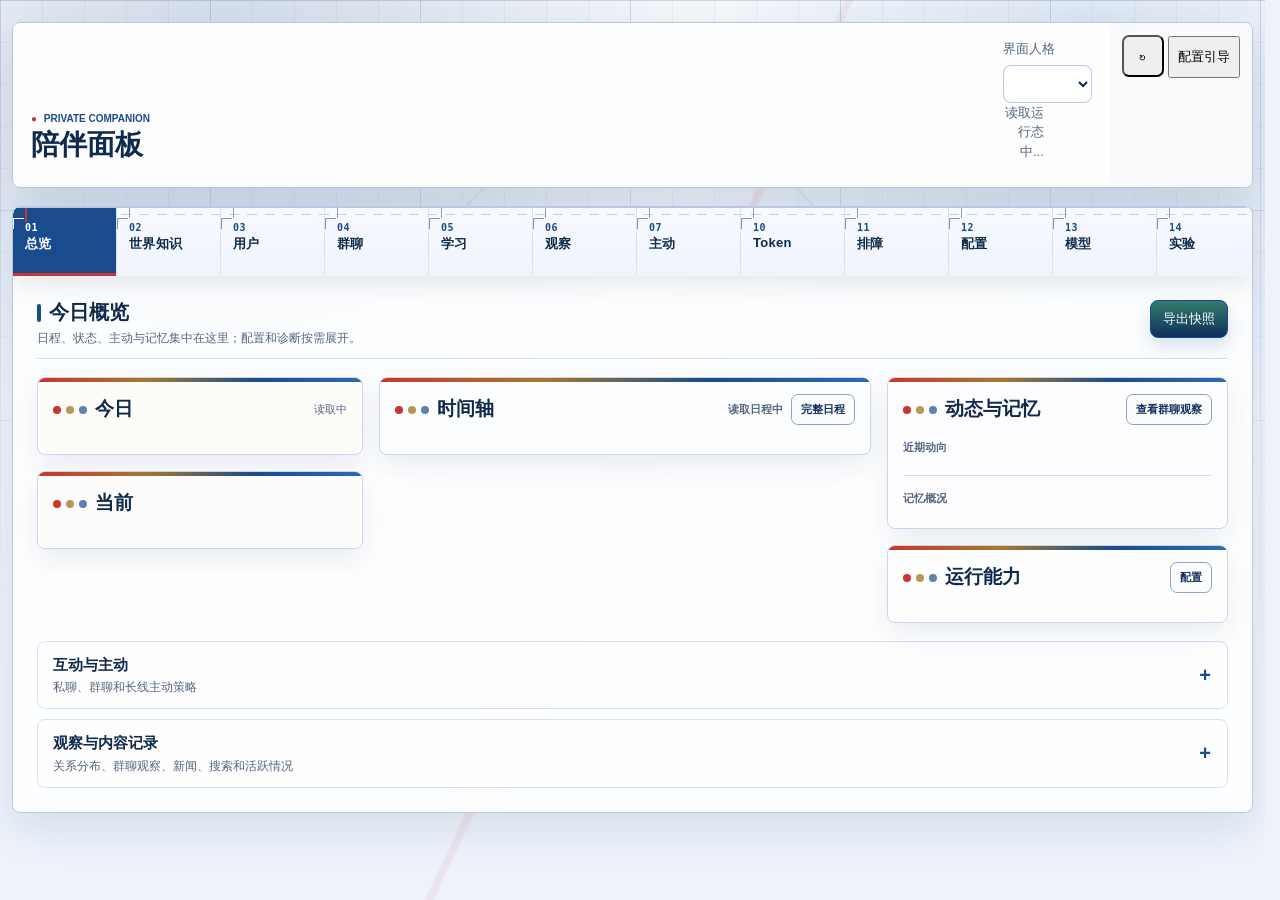
==== commit d3054a53: "chore: bump plugin version for multi-persona release" ====
--- a/pages/companion-panel/index.html
+++ b/pages/companion-panel/index.html
@@ -96,7 +96,7 @@
       to { opacity: 1; transform: scaleX(1); transform-origin: left; }
     }
   </style>
-  <link rel="stylesheet" href="./app.css?v=20260809-external-ability-controls-v3&amp;build=20260810-reference-upload-v1&amp;touch=reality-workspace-v1&amp;migration-notice=v2&amp;component-order=v1&amp;layout=model-routing-v2&amp;config=card-unify-v1&amp;release=6.3.2" />
+  <link rel="stylesheet" href="./app.css?v=20260809-external-ability-controls-v3&amp;build=20260810-reference-upload-v1&amp;touch=reality-workspace-v1&amp;migration-notice=v2&amp;component-order=v1&amp;layout=model-routing-v2&amp;release=6.3.5" />
   <!-- Keep the structured roleplay form readable while a WebUI asset is being refreshed. -->
   <style id="roleplay-layout-fallback">
     .roleplay-form,
@@ -163,7 +163,7 @@
   </style>
   <link rel="stylesheet" href="./css/header-tools.css?v=20260713-font-options" />
   <link rel="stylesheet" href="./css/qzone-mobile.css?v=20260711-qzone-image-preview" />
-  <link rel="stylesheet" href="./css/polish.css?v=20260810-responsive-containment-v1&amp;world=20260811-responsive-v2&amp;config=config-lifecycle-v2" />
+  <link rel="stylesheet" href="./css/polish.css?v=20260810-responsive-containment-v1&amp;world=20260811-responsive-v2&amp;config=multi-persona-summary-v2" />
   <script>
     (function () {
       try {
@@ -229,7 +229,13 @@
             <div class="folio-eyebrow"><b>●</b> PRIVATE COMPANION</div>
             <h1 class="folio-title">陪伴面板</h1>
           </div>
-          <p id="subtitle">读取运行态中...</p>
+          <div class="folio-persona-context">
+            <label id="pagePersonaSelector" class="page-persona-selector" for="pagePersonaSelect" hidden>
+              <span>界面人格</span>
+              <select id="pagePersonaSelect" aria-label="切换当前界面显示的人格"></select>
+            </label>
+            <p id="subtitle">读取运行态中...</p>
+          </div>
         </div>
         <div class="folio-stats" id="stats"></div>
       </div>
@@ -401,7 +407,7 @@
           </section>
           <section>
             <b>世界知识</b>
-            <span>本页资料作为日程、状态、主动动机、日记、识图、生图和世界观转写的背景补充；其中外貌、称呼等字段会被对应功能直接读取，字段旁的徽章会标明去向。</span>
+            <span>本页资料只作为日程、状态、主动动机、日记、识图、生图和世界观转写的背景补充。</span>
           </section>
           <section>
             <b>群聊边界</b>
@@ -503,37 +509,25 @@
 关键设定：
 其他补充信息："></textarea>
               </label>
-              <div class="roleplay-appearance-alert roleplay-freeform" id="appearanceFreeformAlert" hidden>
-                <b>未检测到外貌标签行</b>
-                <span>旧版文案按“发型发色：”“瞳色：”等标签行识别角色外观；缺少这些标签时，识图与每日穿搭生图将无法获取角色外观。建议改用“标准化填写”，或在此按标签行补上外貌信息。</span>
-              </div>
               <div class="roleplay-standard persona-standard-grid">
                 <fieldset class="roleplay-field-group roleplay-identity-group">
                   <legend>基础身份</legend>
-                  <label><span class="field-head">姓名 <em class="field-impact" title="日程会把姓名列为已知角色实体，识图也用它辅助判断头像或截图的归属">日程 · 识图</em></span><textarea data-roleplay-persona-part="name" rows="2"></textarea></label>
-                  <label><span class="field-head">种族 <em class="field-impact" title="「机器人」「拟人化」等种族关键词会决定健康、饥饿、生理期等状态模拟是否启用">状态模拟</em></span><textarea data-roleplay-persona-part="species" rows="2"></textarea></label>
-                  <label><span class="field-head">生日 <em class="field-impact" title="解析成功后，Bot 生日当天会自然和主要用户分享一次；支持农历按当年换算">主动 · 一次/年</em></span><textarea data-roleplay-persona-part="age" rows="2" placeholder="例如：6月18日 / 06-18 / 农历六月初三；年份会被忽略"></textarea><small class="field-note birthday-parse-hint" data-birthday-hint="persona"></small><small class="field-note">支持月日或农历（按当年换算），年份会被忽略；生日当天 Bot 会自然和主要用户分享一次，不重复打扰。</small></label>
-                  <label><span class="field-head">性别 <em class="field-impact" title="性别会作为视觉标签参与识图归属判断与每日穿搭生图">识图 · 生图</em></span><textarea data-roleplay-persona-part="gender" rows="2"></textarea></label>
+                  <label>姓名 <textarea data-roleplay-persona-part="name" rows="2"></textarea></label>
+                  <label>种族 <textarea data-roleplay-persona-part="species" rows="2"></textarea></label>
+                  <label>生日 <textarea data-roleplay-persona-part="age" rows="2"></textarea></label>
+                  <label>性别 <textarea data-roleplay-persona-part="gender" rows="2"></textarea></label>
                 </fieldset>
                 <div class="roleplay-appearance-group">
-                  <div class="roleplay-group-head">
-                    <h4>外貌信息</h4>
-                    <em class="field-impact field-impact--strong" title="这些字段按“标签：内容”行交给识图归属判断、每日穿搭生图和视觉缓存">识图 · 生图</em>
-                  </div>
-                  <p class="roleplay-group-desc">以下字段会按标签行交给识图归属判断、每日穿搭生图和视觉缓存；写具体、稳定的视觉特征，避免频繁变动。</p>
+                  <h4>外貌信息</h4>
                   <label>识别点 <textarea data-roleplay-persona-part="appearance" rows="2"></textarea></label>
                   <label>发型发色 <textarea data-roleplay-persona-part="hair" rows="2"></textarea></label>
                   <label>瞳色 <textarea data-roleplay-persona-part="eyes" rows="2"></textarea></label>
                   <label>服饰风格 <textarea data-roleplay-persona-part="clothing" rows="2"></textarea></label>
-                  <div class="roleplay-appearance-alert" id="appearanceStandardAlert" hidden>
-                    <b>尚未填写外貌识别信息</b>
-                    <span>识图将无法判断头像或截图中的角色是否为当前角色，每日穿搭生图也会缺少角色外观。至少填写识别点、发型发色、瞳色或服饰风格之一。</span>
-                  </div>
                 </div>
                 <fieldset class="roleplay-field-group roleplay-character-group">
                   <legend>性格与生活</legend>
-                  <label><span class="field-head">职业/身份 <em class="field-impact" title="「机器人」「学生」等身份关键词会决定健康、饥饿、生理期等状态模拟是否启用">状态模拟</em></span><textarea data-roleplay-persona-part="identity" rows="2"></textarea></label>
-                  <label><span class="field-head">性格描述 <em class="field-impact" title="性格会同步为回复风格参考，并影响创作节奏">回复 · 创作</em></span><textarea data-roleplay-persona-part="personality" rows="2"></textarea></label>
+                  <label>职业/身份 <textarea data-roleplay-persona-part="identity" rows="2"></textarea></label>
+                  <label>性格描述 <textarea data-roleplay-persona-part="personality" rows="2"></textarea></label>
                   <label>核心欲望/目标 <textarea data-roleplay-persona-part="desire" rows="2"></textarea></label>
                   <label>爱好 <textarea data-roleplay-persona-part="hobbies" rows="2"></textarea></label>
                   <label class="wide-field">禁忌 <textarea data-roleplay-persona-part="taboo" rows="2"></textarea></label>
@@ -548,12 +542,11 @@
               </div>
               <details class="roleplay-visual-identity-extra">
                 <summary>
-                  <span><b>特殊图像身份线索（可选）</b><small>只补充上方外貌字段无法表达的识别信息；识图与穿搭生图会读取。</small></span>
+                  <span><b>特殊图像身份线索（可选）</b><small>只补充上方外貌字段无法表达的识别信息。</small></span>
                 </summary>
-                <label class="roleplay-textarea"><span class="field-head">头像、截图与二创识别线索 <em class="field-impact">识图 · 生图</em></span>
+                <label class="roleplay-textarea">头像、截图与二创识别线索
                   <textarea name="private_image_self_recognition_hint" rows="4" placeholder="例如：常用头像的构图或标志；聊天截图中使用的昵称；OC / 二创形象的别名；表情包固定签名或水印。
 不要重复填写发色、瞳色、服装等上方已有外貌信息，也不要填写用户资料。"></textarea>
-                  <small class="field-note">最多 1200 字，超出部分保存时会被截断。</small>
                 </label>
               </details>
             </section>
@@ -565,7 +558,7 @@
                   <h3>世界观蓝图</h3>
                 </div>
                 <button type="button" class="roleplay-example-btn" data-roleplay-example="world">填入示例</button>
-                <label><span class="field-head">适配模式 <em class="field-impact" title="适配影响私聊、主动、日记、梦境、QQ空间、书柜等几乎所有功能的称呼转写">全局转写</em></span>
+                <label>适配模式
                   <select name="worldview_adaptation_mode">
                     <option value="auto">自动</option>
                     <option value="modern">现代日常</option>
@@ -647,7 +640,7 @@
               </div>
               <button type="button" class="roleplay-example-btn" data-roleplay-example="user">填入示例</button>
               <div class="roleplay-user-fields">
-                <label><span class="field-head">对用户的称呼 <em class="field-impact" title="Bot 在私聊、主动消息等场景对用户的默认称呼">全局称呼</em></span><input name="default_nickname" /></label>
+                <label>对用户的称呼 <input name="default_nickname" /></label>
               </div>
               <label class="roleplay-textarea roleplay-freeform">用户与关系补充
                 <textarea name="roleplay_user_profile_prompt" rows="5" placeholder="对用户的称呼：
@@ -660,7 +653,7 @@
               </label>
               <div class="roleplay-standard user-standard-grid">
                 <label>性别 <textarea data-roleplay-user-part="user_gender" rows="2"></textarea></label>
-                <label>生日 <textarea data-roleplay-user-part="user_age" rows="2" placeholder="例如：6月18日 / 06-18 / 农历六月初三；年份会被忽略"></textarea><small class="field-note birthday-parse-hint" data-birthday-hint="user"></small><small class="field-note">用户在私聊中提到生日（含“我后天生日”“过两天我生日”）会被自动记忆并优先使用；此处填写作为兜底，同样支持农历。</small></label>
+                <label>生日 <textarea data-roleplay-user-part="user_age" rows="2"></textarea></label>
                 <label>职业 <textarea data-roleplay-user-part="user_occupation" rows="2"></textarea></label>
                 <label>是角色的XX <textarea data-roleplay-user-part="role_relation" rows="2"></textarea></label>
                 <label>与角色的相处方式 <textarea data-roleplay-user-part="interaction" rows="2"></textarea></label>
@@ -1454,9 +1447,9 @@
             <p>基础维护、运行节奏与功能生命周期集中管理。</p>
           </div>
           <nav class="config-section-nav" aria-label="配置区域">
-            <button type="button" data-config-section-target="config-common-settings">基础与维护</button>
-            <button type="button" data-config-section-target="config-runtime-settings">运行节奏</button>
-            <button type="button" data-config-section-target="config-feature-settings">功能开关</button>
+            <button type="button" data-config-section-target="config-common-settings">通用设置</button>
+            <button type="button" data-config-section-target="config-runtime-settings">人格运行</button>
+            <button type="button" data-config-section-target="config-feature-settings">人格开关</button>
           </nav>
         </header>
         <div class="config-grid">
@@ -1464,12 +1457,12 @@
             <summary class="config-fold-summary">
               <div class="config-fold-heading">
                 <span class="config-fold-kicker">配置工作台</span>
-                <h2>常用配置</h2>
-                <p>主动能力、动态注入、群聊范围、数据维护与页面外观。</p>
+                <h2>通用设置</h2>
+                <p>多人格拓扑、AstrBot 路由状态、群聊范围、数据维护与页面外观。</p>
                 <span class="config-fold-preview" aria-label="包含的配置范围">
-                  <span>日常能力</span>
+                  <span>人格管理</span>
+                  <span>AstrBot 路由</span>
                   <span>群聊范围</span>
-                  <span>数据维护</span>
                   <span>页面外观</span>
                 </span>
               </div>
@@ -1699,6 +1692,32 @@
             </div>
           </details>
 
+          <section class="config-persona-context" aria-label="当前人格配置范围">
+            <div class="config-persona-selector" id="configPersonaSelector" hidden>
+              <label for="configPersonaSelect">
+                <span>人格配置</span>
+                <select id="configPersonaSelect" aria-label="选择要查看和编辑的人格"></select>
+              </label>
+              <div class="config-persona-selector-meta" id="configPersonaSelectorMeta" aria-live="polite"></div>
+            </div>
+            <div class="config-persona-top-row">
+              <div id="proactiveOnlyModeCard"></div>
+              <div id="multiPersonaModeSummary" class="config-common-multi-persona-summary"></div>
+            </div>
+            <section class="config-persona-stats" id="configPersonaStats" aria-labelledby="configPersonaStatsTitle">
+              <header>
+                <div>
+                  <span class="config-fold-kicker">当前人格</span>
+                  <h2 id="configPersonaStatsTitle">统计面板</h2>
+                </div>
+                <span id="configPersonaStatsSource" class="muted">统计随人格选择更新</span>
+              </header>
+              <div class="folio-stats config-stats" id="configStats"></div>
+            </section>
+          </section>
+
+          <section class="config-persona-settings" id="config-persona-settings" aria-label="人格配置">
+
           <details class="config-fold-panel config-runtime-details" id="config-runtime-settings">
             <summary class="config-fold-summary">
               <div class="config-fold-heading">
@@ -1747,10 +1766,9 @@
                 <section class="runtime-settings-section">
                   <header class="runtime-settings-section-head">
                     <h3>资源配额</h3>
-                    <p>硬限额达到后会跳过后台模型调用；软限额开启时优先保留当下回复，仅暂缓低优先级后台任务。</p>
                   </header>
                   <div class="runtime-settings-grid">
-                    <label class="runtime-settings-wide">每日插件 Token 限额 <input name="daily_token_limit" type="number" min="0" step="10000" /></label>
+                    <label>每日插件 Token 限额 <input name="daily_token_limit" type="number" min="0" step="10000" /></label>
                     <label class="toggle-row"><input name="enable_daily_token_soft_limit" type="checkbox" /> <span>启用每日 Token 软限额</span></label>
                     <label>每日 Token 软限额 <input name="daily_token_soft_limit" type="number" min="0" step="10000" /></label>
                   </div>
@@ -1769,7 +1787,6 @@
               </div>
               <div id="featureFilterResult" class="feature-filter-result" aria-live="polite"></div>
             </header>
-            <div id="proactiveOnlyModeCard"></div>
             <div id="featureSwitchSummary" class="feature-switch-summary"></div>
             <div class="feature-filter-workspace" id="featureFilterWorkspace">
               <div class="feature-filter-topline">
@@ -1781,8 +1798,8 @@
               </div>
               <section class="feature-filter-row" aria-labelledby="featureDomainLabel">
                 <div class="feature-filter-label">
-                  <b id="featureDomainLabel">功能导航</b>
-                  <small>一级分组 / 二级功能</small>
+                  <b id="featureDomainLabel">功能领域</b>
+                  <small>一级分类</small>
                 </div>
                 <div id="featureDomainFilters" class="feature-filter-options feature-domain-filters" role="tablist" aria-label="功能领域"></div>
               </section>
@@ -1803,6 +1820,7 @@
             </div>
             <div class="feature-switch-board" id="featureFlags"></div>
           </article>
+          </section>
         </div>
       </section>
 
@@ -2048,8 +2066,8 @@
   <script src="./js/features/daily-outfit.js?v=20260711-qzone-preview-context"></script>
   <script src="./js/ui/appearance.js?v=20260713-font-options"></script>
   <!-- Loaded on demand by app.js through AstrBot's relative dynamic-import rewriting:
-       ./js/panels/provider-tree.js?v=20260804-private-reading-capability-v1&amp;manual=provider-input-v2&amp;layout=v2&amp;rules=structured-v1
+       ./js/panels/provider-tree.js?v=20260804-private-reading-capability-v1&amp;manual=provider-input-v2&amp;layout=v2
        ./js/panels/qzone-panel.js?v=20260810-qzone-classic-loader-v1 -->
-  <script src="./app.js?v=20260809-proactive-tts-external-ability-photo-fixed-v1&amp;build=20260810-reference-upload-v2&amp;page=lazy-classic-loader-v1&amp;scope=photo-scope-quota-v1&amp;touch=reality-workspace-v1&amp;memory-source=memory-companion-v2&amp;user-create=profile-v1&amp;relationship-role-photo=pr125-v1&amp;camera-runtime-scope=v1&amp;config=config-lifecycle-v1&amp;troubleshooting=diagnostic-category-label-v1&amp;content-visibility=v1&amp;migration-notice=v4&amp;component-order=v1&amp;layout=model-routing-v2&amp;persona-style-batch-recovery=v1&amp;preset-save=v1&amp;release=6.3.2"></script>
+  <script src="./app.js?v=20260809-proactive-tts-external-ability-photo-fixed-v1&amp;build=20260810-reference-upload-v2&amp;page=lazy-classic-loader-v1&amp;scope=photo-scope-quota-v1&amp;touch=reality-workspace-v1&amp;memory-source=memory-companion-v2&amp;user-create=profile-v1&amp;relationship-role-photo=pr125-v1&amp;camera-runtime-scope=v1&amp;config=multi-persona-summary-v2&amp;troubleshooting=diagnostic-category-label-v1&amp;content-visibility=v1&amp;migration-notice=v4&amp;component-order=v1&amp;layout=model-routing-v2&amp;persona-style-batch-recovery=v1&amp;preset-save=v1&amp;release=6.3.5"></script>
 </body>
 </html>
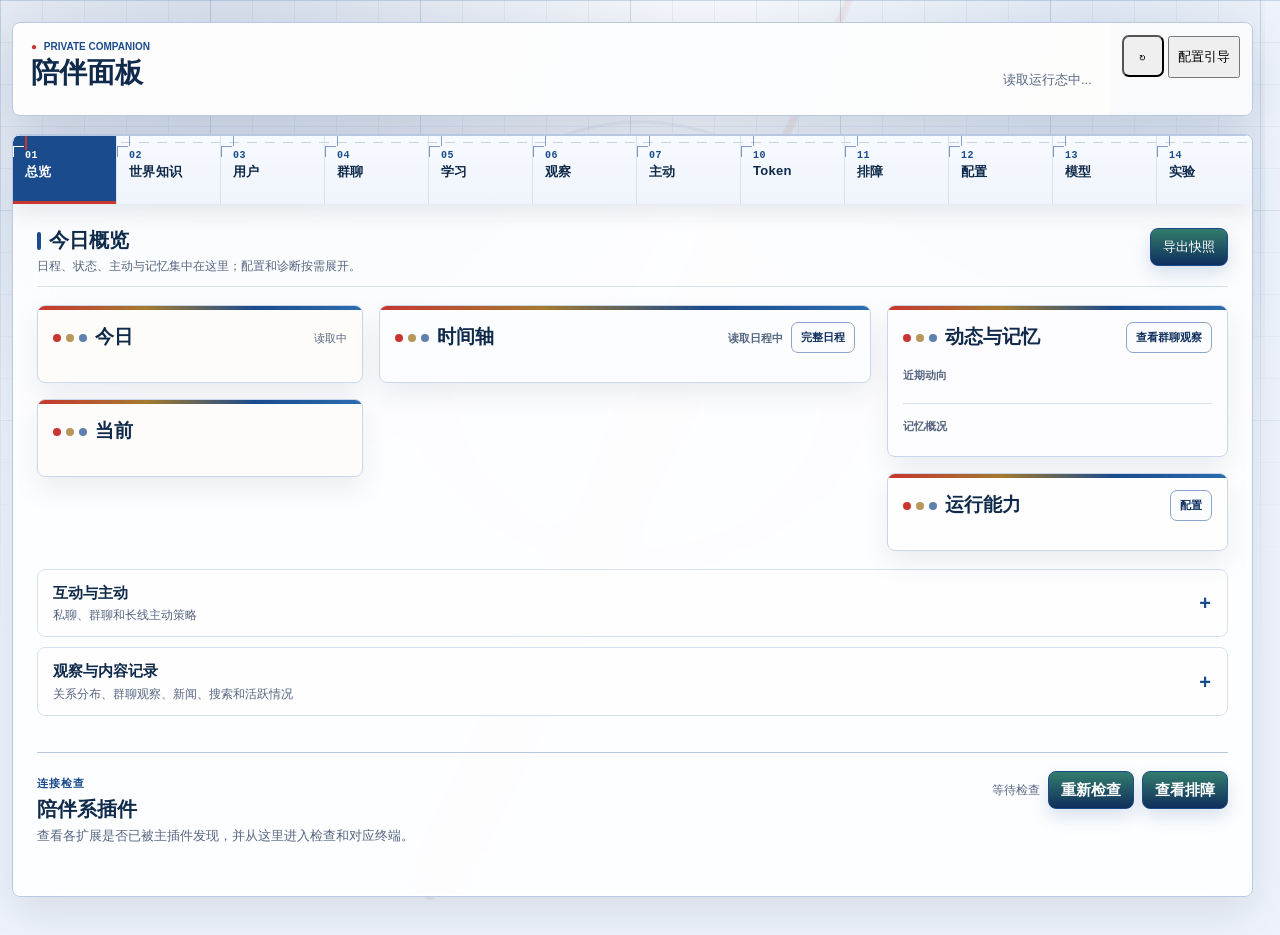
==== commit 7fc09d88: "Merge remote-tracking branch 'upstream/main' # Conflicts: #	event_dispatch.py #	group_observation.py" ====
--- a/pages/companion-panel/index.html
+++ b/pages/companion-panel/index.html
@@ -96,7 +96,7 @@
       to { opacity: 1; transform: scaleX(1); transform-origin: left; }
     }
   </style>
-  <link rel="stylesheet" href="./app.css?v=20260809-external-ability-controls-v3&amp;build=20260810-reference-upload-v1&amp;touch=reality-workspace-v1&amp;migration-notice=v2&amp;component-order=v1&amp;layout=model-routing-v2&amp;release=6.3.5" />
+  <link rel="stylesheet" href="./app.css?v=20260809-external-ability-controls-v3&amp;build=20260810-reference-upload-v1&amp;touch=reality-redesign-rt2-v4&amp;migration-notice=v2&amp;component-order=v1&amp;layout=model-routing-v2&amp;directory-nav=v2&amp;terminal=plugin-check-v1&amp;diagnostic-layout=v2&amp;release=6.4.4f" />
   <!-- Keep the structured roleplay form readable while a WebUI asset is being refreshed. -->
   <style id="roleplay-layout-fallback">
     .roleplay-form,
@@ -163,7 +163,7 @@
   </style>
   <link rel="stylesheet" href="./css/header-tools.css?v=20260713-font-options" />
   <link rel="stylesheet" href="./css/qzone-mobile.css?v=20260711-qzone-image-preview" />
-  <link rel="stylesheet" href="./css/polish.css?v=20260810-responsive-containment-v1&amp;world=20260811-responsive-v2&amp;config=multi-persona-summary-v2" />
+  <link rel="stylesheet" href="./css/polish.css?v=20260810-responsive-containment-v1&amp;world=20260811-responsive-v2&amp;config=multi-persona-summary-v2&amp;mobile=20260829-overflow-v1" />
   <script>
     (function () {
       try {
@@ -385,6 +385,22 @@
               </article>
             </div>
           </details>
+        </section>
+        <section class="dashboard-companion-terminal" aria-labelledby="dashboardCompanionTerminalTitle">
+          <header class="dashboard-companion-terminal-head">
+            <div>
+              <span class="dashboard-kicker">连接检查</span>
+              <h2 id="dashboardCompanionTerminalTitle">陪伴系插件</h2>
+              <p>查看各扩展是否已被主插件发现，并从这里进入检查和对应终端。</p>
+            </div>
+            <div class="actions compact dashboard-companion-terminal-actions">
+              <span id="dashboardCompanionTerminalUpdated" class="dashboard-companion-terminal-updated">等待检查</span>
+              <button type="button" id="dashboardCompanionTerminalRefresh" class="secondary-button">重新检查</button>
+              <button type="button" class="ghost-button" data-jump-tab="troubleshooting">查看排障</button>
+            </div>
+          </header>
+          <div id="dashboardCompanionTerminalSummary" class="dashboard-companion-terminal-summary" aria-live="polite"></div>
+          <div id="dashboardCompanionTerminalList" class="dashboard-companion-terminal-list"></div>
         </section>
       </section>
 
@@ -585,7 +601,7 @@
 识屏 = 水晶映像
 B站 = 影像记录
 QQ空间 = 公开札记
-书柜 = 行囊书匣"></textarea>
+资料柜 = 行囊书匣"></textarea>
                 </label>
                 <div class="roleplay-standard blueprint-standard-grid">
                   <fieldset class="roleplay-field-group roleplay-world-foundation-group">
@@ -608,7 +624,7 @@
                   <summary class="translation-summary">
                     <div class="translation-summary-text">
                       <b>平台称呼转写（可选）</b>
-                      <span>只有角色世界观需要把"群聊、识屏、B站、QQ空间、书柜"换成设定内说法时再填；普通现代日常可以全部留空。</span>
+                      <span>只有角色世界观需要把"群聊、识屏、B站、QQ空间、资料柜"换成设定内说法时再填；普通现代日常可以全部留空。</span>
                     </div>
                   </summary>
                   <div class="roleplay-standard translation-standard-grid">
@@ -616,7 +632,7 @@
                     <label>识屏（可选） <input data-roleplay-translation-part="识屏" placeholder="可留空，例如 水晶映像" /></label>
                     <label>B站（可选） <input data-roleplay-translation-part="B站" placeholder="可留空，例如 影像记录" /></label>
                     <label>QQ空间（可选） <input data-roleplay-translation-part="QQ空间" placeholder="可留空，例如 公开札记" /></label>
-                    <label>书柜（可选） <input data-roleplay-translation-part="书柜" placeholder="可留空，例如 行囊书匣" /></label>
+                    <label>资料柜（可选） <input data-roleplay-translation-part="资料柜" placeholder="可留空，例如 行囊书匣" /></label>
                   </div>
                 </details>
               </div>
@@ -675,7 +691,7 @@
         <div class="section-head">
           <div>
             <h2>用户档案</h2>
-            <p class="section-desc">统一管理私聊用户和未来接入的群聊成员；先看状态，再进入详情调整。</p>
+            <p class="section-desc">分别管理私聊用户与群聊成员；先看身份，再进入详情查看互动资料。</p>
           </div>
           <div class="user-page-actions">
             <label class="user-search-wrap"><span aria-hidden="true">⌕</span><input id="userFilter" type="search" placeholder="搜索名称、ID、别名" /></label>
@@ -683,13 +699,16 @@
           </div>
         </div>
         <div class="user-filter-panel" id="userFilterPanel" hidden>
-          <label>来源 <select id="userScopeFilter"><option value="all">全部身份</option><option value="private">私聊用户</option><option value="group">群聊成员（即将支持）</option></select></label>
           <label>状态 <select id="userStatusFilter"><option value="all">全部状态</option><option value="enabled">已启用</option><option value="disabled">已停用</option></select></label>
           <span class="muted">筛选只影响左侧目录，不会改变用户数据。</span>
         </div>
         <div class="user-workspace">
           <aside class="user-roster" aria-label="用户目录">
             <div class="user-roster-head"><div><span class="eyebrow">PEOPLE</span><h3>成员目录</h3></div><span id="userRosterCount" class="count-pill">0</span></div>
+            <div class="user-directory-nav" role="tablist" aria-label="成员类型">
+              <button type="button" role="tab" aria-selected="true" data-directory-scope="private">私聊</button>
+              <button type="button" role="tab" aria-selected="false" data-directory-scope="group">群聊</button>
+            </div>
             <div id="userRows" class="user-roster-list"></div>
             <div class="user-roster-footer">
               <button type="button" class="secondary-button" id="addUserOpen">＋ 新增用户</button>
@@ -853,7 +872,7 @@
                 <a href="https://github.com/menglimi/astrbot_plugin_reality_companion" target="_blank" rel="noopener noreferrer">查看插件仓库 <span aria-hidden="true">↗</span></a>
               </li>
               <li>
-                <div><strong>我会替你留住故事</strong><span>原书柜与 QQ 空间功能</span></div>
+                <div><strong>我会替你留住故事</strong><span>原资料柜与 QQ 空间功能</span></div>
                 <a href="https://github.com/menglimi/astrbot_plugin_content_companion" target="_blank" rel="noopener noreferrer">查看插件仓库 <span aria-hidden="true">↗</span></a>
               </li>
             </ul>
@@ -1057,6 +1076,86 @@
             <pre id="livingMemoryBox">加载中...</pre>
           </article>
         </div>
+        <section class="observation-calendar" id="calendarWorkspace" aria-label="生活日历">
+          <div class="section-head">
+            <div>
+              <h2>生活日历</h2>
+              <span class="muted">把阶段、节律和具体安排放在同一张表里；记录是背景，不代表已经发生。</span>
+            </div>
+            <div class="actions compact calendar-toolbar">
+              <button type="button" id="calendarPreviousMonth" aria-label="上个月">‹</button>
+              <strong id="calendarMonthLabel">读取中</strong>
+              <button type="button" id="calendarNextMonth" aria-label="下个月">›</button>
+              <button type="button" id="calendarTodayButton">今天</button>
+              <button type="button" class="primary-button" id="calendarNewRecordButton">新增记录</button>
+            </div>
+          </div>
+          <div id="calendarError" class="empty small" hidden></div>
+          <div class="calendar-layout">
+            <article class="calendar-card calendar-today-card">
+              <header><h3>今日快照</h3><small id="calendarTodayMeta">读取中</small></header>
+              <div id="calendarTodayEvents" class="calendar-event-list"></div>
+              <div id="calendarTodayConflicts" class="calendar-conflict-list"></div>
+              <div id="calendarTimeline" class="calendar-timeline"></div>
+            </article>
+            <article class="calendar-card calendar-records-card">
+              <header><h3>本月记录</h3><small id="calendarRecordsMeta">读取中</small></header>
+              <div id="calendarRecords" class="calendar-record-list"></div>
+            </article>
+            <article class="calendar-card calendar-candidates-card">
+              <header><h3>待确认候选</h3><small id="calendarCandidatesMeta">读取中</small></header>
+              <div id="calendarCandidates" class="calendar-candidate-list"></div>
+            </article>
+          </div>
+          <article class="calendar-card calendar-month-agenda-card">
+            <header><h3>月历表</h3><small id="calendarMonthAgendaMeta">读取中</small></header>
+            <div id="calendarMonthAgenda" class="calendar-month-agenda">
+              <div class="calendar-month-grid" id="calendarMonthGrid"></div>
+            </div>
+          </article>
+          <details class="calendar-editor" id="calendarEditor">
+            <summary><span>新增 / 编辑日历记录</span><small>暑假、上学规则、补课或临时调整</small></summary>
+            <form id="calendarRecordForm" class="calendar-form">
+              <input type="hidden" name="calendar_id" />
+              <label>类型
+                <select name="kind">
+                  <option value="period">长期区间</option>
+                  <option value="event">单次事件</option>
+                  <option value="recurrence">周期规则</option>
+                  <option value="exception">例外调整</option>
+                </select>
+              </label>
+              <label>标题 <input name="title" maxlength="120" required placeholder="例如：暑假 / 工作日上学" /></label>
+              <label>开始日期 <input name="start_date" type="date" required /></label>
+              <label>结束日期 <input name="end_date" type="date" /></label>
+              <label>改期到 <input name="new_date" type="date" /><small>仅“改期”例外填写</small></label>
+              <label>开始时间 <input name="start_time" type="time" /></label>
+              <label>结束时间 <input name="end_time" type="time" /></label>
+              <label>周期
+                <select name="frequency">
+                  <option value="weekly">每周</option>
+                  <option value="daily">每天</option>
+                  <option value="monthly">每月</option>
+                  <option value="yearly">每年</option>
+                </select>
+              </label>
+              <label>周几（周期规则） <input name="by_weekday" placeholder="周一,周二 或 0,1" /></label>
+              <label>例外目标 ID <input name="target_id" maxlength="160" placeholder="取消 / 替换 / 改期时填写" /><small>新增例外可留空</small></label>
+              <label>例外动作
+                <select name="action">
+                  <option value="replace">替换</option>
+                  <option value="cancel">取消</option>
+                  <option value="reschedule">改期</option>
+                  <option value="add">新增</option>
+                </select>
+              </label>
+              <div class="calendar-form-actions">
+                <button type="submit" class="primary-button">保存记录</button>
+                <button type="button" id="calendarCancelEditButton">清空</button>
+              </div>
+            </form>
+          </details>
+        </section>
       </section>
 
       <section class="panel" id="panel-proactive">
@@ -1090,7 +1189,7 @@
         <div class="section-head">
           <div>
             <h2>创作</h2>
-            <span class="muted">作品、书柜与 QQ 空间统一由陪伴扩展提供</span>
+            <span class="muted">作品、资料柜与 QQ 空间统一由陪伴扩展提供</span>
           </div>
           <span id="creativeCompanionStatus" class="module-badge">正在检测扩展</span>
         </div>
@@ -1113,8 +1212,8 @@
             </article>
             <article>
               <span>阅读</span>
-              <b id="bookshelfJmCount">0</b>
-              <small>夹层阅读记录</small>
+              <b id="bookshelfArchiveCount">0</b>
+              <small>资料归档记录</small>
             </article>
             <article>
               <span>备忘便签</span>
@@ -1187,7 +1286,7 @@
               <div class="drawer-head">
                 <div>
                   <h2>抽屉夹层</h2>
-                  <p class="section-desc">日记与私密阅读 · 需要密码解锁</p>
+                  <p class="section-desc">日记与资料归档 · 需要密码解锁</p>
                 </div>
                 <span id="bookshelfLockState" class="module-badge">未解锁</span>
               </div>
@@ -2066,8 +2165,8 @@
   <script src="./js/features/daily-outfit.js?v=20260711-qzone-preview-context"></script>
   <script src="./js/ui/appearance.js?v=20260713-font-options"></script>
   <!-- Loaded on demand by app.js through AstrBot's relative dynamic-import rewriting:
-       ./js/panels/provider-tree.js?v=20260804-private-reading-capability-v1&amp;manual=provider-input-v2&amp;layout=v2
+       ./js/panels/provider-tree.js?v=20260804-reading-archive-capability-v1&amp;manual=provider-input-v2&amp;layout=v2
        ./js/panels/qzone-panel.js?v=20260810-qzone-classic-loader-v1 -->
-  <script src="./app.js?v=20260809-proactive-tts-external-ability-photo-fixed-v1&amp;build=20260810-reference-upload-v2&amp;page=lazy-classic-loader-v1&amp;scope=photo-scope-quota-v1&amp;touch=reality-workspace-v1&amp;memory-source=memory-companion-v2&amp;user-create=profile-v1&amp;relationship-role-photo=pr125-v1&amp;camera-runtime-scope=v1&amp;config=multi-persona-summary-v2&amp;troubleshooting=diagnostic-category-label-v1&amp;content-visibility=v1&amp;migration-notice=v4&amp;component-order=v1&amp;layout=model-routing-v2&amp;persona-style-batch-recovery=v1&amp;preset-save=v1&amp;release=6.3.5"></script>
+  <script src="./app.js?v=20260809-proactive-tts-external-ability-photo-fixed-v1&amp;build=20260810-reference-upload-v2&amp;page=lazy-classic-loader-v1&amp;scope=photo-scope-quota-v1&amp;touch=reality-redesign-rt2-v4&amp;memory-source=memory-companion-v2&amp;user-create=profile-v1&amp;relationship-role-photo=pr125-v1&amp;camera-runtime-scope=v1&amp;config=multi-persona-summary-v2&amp;troubleshooting=diagnostic-category-label-v1&amp;content-visibility=v1&amp;migration-notice=v4&amp;component-order=v1&amp;layout=model-routing-v2&amp;persona-style-batch-recovery=v1&amp;preset-save=v1&amp;directory-nav=v2&amp;mihome=external-runtime-v2&amp;terminal=plugin-check-v1&amp;diagnostic-layout=v2&amp;release=6.4.4f"></script>
 </body>
 </html>
--- a/pages/companion-panel/app.css
+++ b/pages/companion-panel/app.css
@@ -458,6 +458,67 @@
 
 @media (prefers-reduced-motion: reduce) {
   .reaction-asset-card { transition: none; }
+}
+
+.persona-setting-source {
+  display: inline-flex;
+  align-items: center;
+  width: fit-content;
+  margin-left: 6px;
+  padding: 2px 6px;
+  border: 1px solid currentColor;
+  border-radius: 999px;
+  font-size: 11px;
+  line-height: 1.2;
+  white-space: nowrap;
+}
+
+.persona-setting-source.primary {
+  color: var(--muted, #687589);
+  background: color-mix(in srgb, currentColor 7%, transparent);
+}
+
+.persona-setting-source.persona {
+  color: var(--accent, #2c6cb0);
+  background: color-mix(in srgb, currentColor 9%, transparent);
+}
+
+.persona-follow-button {
+  min-width: 68px;
+  margin-left: 0;
+  padding: 3px 8px;
+  border: 1px solid var(--line, #d7dee8);
+  border-radius: 5px;
+  color: var(--accent, #2c6cb0);
+  background: var(--surface, #fff);
+  cursor: pointer;
+  font-size: 11px;
+  line-height: 1.35;
+  white-space: nowrap;
+}
+
+.persona-follow-button:hover {
+  border-color: var(--accent, #2c6cb0);
+  background: color-mix(in srgb, var(--accent, #2c6cb0) 8%, var(--surface, #fff));
+}
+
+.persona-follow-button.is-confirming,
+.persona-follow-button.is-confirming:hover {
+  border-color: #b9382f;
+  background: #b9382f;
+  color: #fff;
+}
+
+.feature-switch-meta .persona-follow-button,
+.feature-param-main header .persona-follow-button,
+.feature-detail-taxonomy .persona-follow-button {
+  display: inline-flex;
+  align-items: center;
+  justify-content: center;
+}
+
+.feature-param-control .persona-follow-button {
+  align-self: flex-start;
 }
 
 .image-runtime-debug {
@@ -1655,6 +1716,209 @@
   box-shadow: var(--shadow-soft), var(--shadow-ring);
 }
 
+.dashboard-companion-terminal {
+  margin-top: 18px;
+  border-top: 1px solid var(--line);
+  padding-top: 18px;
+}
+
+.dashboard-companion-terminal-head {
+  display: flex;
+  align-items: flex-start;
+  justify-content: space-between;
+  gap: 18px;
+  margin-bottom: 14px;
+}
+
+.dashboard-companion-terminal-head h2 {
+  margin: 3px 0 4px;
+  font-size: 20px;
+}
+
+.dashboard-companion-terminal-head p {
+  margin: 0;
+  color: var(--muted);
+  font-size: 13px;
+}
+
+.dashboard-kicker {
+  color: var(--accent);
+  font-size: 11px;
+  font-weight: 800;
+  letter-spacing: .08em;
+  text-transform: uppercase;
+}
+
+.dashboard-companion-terminal-actions {
+  align-items: center;
+  flex-wrap: wrap;
+  justify-content: flex-end;
+}
+
+.dashboard-companion-terminal-updated {
+  color: var(--muted);
+  font-size: 12px;
+  white-space: nowrap;
+}
+
+.dashboard-companion-terminal-summary {
+  display: flex;
+  align-items: center;
+  flex-wrap: wrap;
+  gap: 8px 14px;
+  margin-bottom: 12px;
+  color: var(--muted);
+  font-size: 13px;
+}
+
+.dashboard-companion-summary-count b {
+  color: var(--accent);
+  font-size: 17px;
+}
+
+.dashboard-companion-summary-attention {
+  color: #8a5a26;
+}
+
+.dashboard-companion-summary-ok {
+  color: #1a6b5a;
+}
+
+.dashboard-companion-summary-missing {
+  color: var(--muted);
+}
+
+.dashboard-companion-terminal-list {
+  display: grid;
+  grid-template-columns: repeat(3, minmax(0, 1fr));
+  gap: 10px;
+}
+
+.dashboard-companion-plugin {
+  display: flex;
+  min-width: 0;
+  min-height: 142px;
+  align-items: flex-start;
+  justify-content: space-between;
+  gap: 12px;
+  border: 1px solid var(--line);
+  border-radius: var(--radius);
+  padding: 13px;
+  background: var(--surface);
+}
+
+.dashboard-companion-plugin.is-ready {
+  border-color: rgba(38, 127, 109, 0.32);
+}
+
+.dashboard-companion-plugin.is-warn {
+  border-color: rgba(161, 95, 38, 0.38);
+  background: #fdf8f1;
+}
+
+.dashboard-companion-plugin.is-error {
+  border-color: rgba(168, 63, 63, 0.4);
+  background: #fff7f6;
+}
+
+.dashboard-companion-plugin-main {
+  display: grid;
+  min-width: 0;
+  gap: 5px;
+}
+
+.dashboard-companion-plugin-title {
+  display: flex;
+  min-width: 0;
+  align-items: center;
+  flex-wrap: wrap;
+  gap: 7px;
+}
+
+.dashboard-companion-plugin-title h3 {
+  min-width: 0;
+  margin: 0;
+  font-size: 14px;
+  overflow-wrap: anywhere;
+}
+
+.dashboard-companion-plugin-dot {
+  width: 8px;
+  height: 8px;
+  flex: 0 0 auto;
+  border-radius: 50%;
+  background: var(--muted);
+}
+
+.dashboard-companion-plugin.is-ready .dashboard-companion-plugin-dot {
+  background: #2b947d;
+}
+
+.dashboard-companion-plugin.is-warn .dashboard-companion-plugin-dot {
+  background: #b8752f;
+}
+
+.dashboard-companion-plugin.is-error .dashboard-companion-plugin-dot {
+  background: #b84b4b;
+}
+
+.dashboard-companion-plugin-status {
+  border: 1px solid var(--line);
+  border-radius: 999px;
+  padding: 2px 7px;
+  color: var(--muted);
+  font-size: 11px;
+  line-height: 1.2;
+  white-space: nowrap;
+}
+
+.dashboard-companion-plugin-status.is-ready {
+  border-color: rgba(38, 127, 109, 0.3);
+  color: #1a6b5a;
+}
+
+.dashboard-companion-plugin-status.is-warn {
+  border-color: rgba(161, 95, 38, 0.34);
+  color: #8a5a26;
+}
+
+.dashboard-companion-plugin-status.is-error {
+  border-color: rgba(168, 63, 63, 0.38);
+  color: #9b3f3f;
+}
+
+.dashboard-companion-plugin p,
+.dashboard-companion-plugin small {
+  margin: 0;
+  color: var(--muted);
+  font-size: 12px;
+  line-height: 1.45;
+  overflow-wrap: anywhere;
+}
+
+.dashboard-companion-plugin-action {
+  flex: 0 0 auto;
+  align-self: flex-end;
+  border: 1px solid var(--line);
+  border-radius: 6px;
+  padding: 6px 9px;
+  background: var(--surface-strong);
+  color: var(--ink);
+  font: inherit;
+  font-size: 12px;
+  cursor: pointer;
+}
+
+.dashboard-companion-plugin-action:hover:not(:disabled) {
+  border-color: var(--accent);
+  background: var(--accent-soft);
+}
+
+.dashboard-companion-plugin-action:disabled {
+  cursor: not-allowed;
+  opacity: .5;
+}
+
 .chart-box {
   margin-top: 12px;
 }
@@ -4187,37 +4451,11 @@
 .model-replacement-note { color: var(--muted); font-size: .86rem; line-height: 1.55; }
 .model-replacement-scope,
 .model-replacement-sensitive,
-.model-replacement-rules { display: grid; gap: 7px; }
+.model-replacement-rules-field { display: grid; gap: 7px; }
 .model-replacement-scope > span { color: var(--muted); font-size: 12px; }
 .model-replacement-scope select { width: 100%; }
 .model-replacement-body { grid-template-columns: minmax(0, 1.15fr) minmax(280px, .85fr); margin-top: 15px; }
-.model-replacement-rules-head { display: flex; align-items: center; justify-content: space-between; gap: 10px; flex-wrap: wrap; }
-.model-rule-add { min-height: 32px; border: 1px dashed rgba(26, 75, 140, .38); border-radius: 999px; padding: 0 14px; background: rgba(216, 230, 246, .4); color: var(--accent-strong); font: inherit; font-size: 12px; font-weight: 700; cursor: pointer; transition: background-color .16s ease, border-color .16s ease; }
-.model-rule-add:hover { border-style: solid; background: var(--accent-soft); }
-.model-rule-list { display: grid; gap: 10px; }
-.model-rule-empty { border: 1px dashed var(--line-soft); border-radius: var(--radius-sm); padding: 18px 14px; color: var(--muted); font-size: .86rem; line-height: 1.6; text-align: center; }
-.model-rule { display: grid; gap: 10px; border: 1px solid var(--line-soft); border-radius: var(--radius-sm); padding: 12px 13px; background: rgba(255, 255, 255, .78); }
-.model-rule.is-disabled { opacity: .62; background: rgba(245, 247, 250, .8); }
-.model-rule-head { display: flex; align-items: center; gap: 10px; }
-.model-rule-toggle { margin-right: 2px; }
-.model-rule-name { flex: 1 1 auto; min-width: 0; min-height: 36px; border: 1px solid var(--line-soft); border-radius: var(--radius-sm); padding: 7px 10px; background: #fff; color: var(--ink); font: inherit; font-size: 13px; font-weight: 650; }
-.model-rule-name:focus-visible { outline: 2px solid var(--accent); outline-offset: 1px; }
-.model-rule-remove { flex: 0 0 auto; min-height: 32px; border: 1px solid rgba(179, 42, 42, .34); border-radius: var(--radius-sm); padding: 0 12px; background: transparent; color: var(--danger); font: inherit; font-size: 12px; font-weight: 650; cursor: pointer; }
-.model-rule-remove:hover { background: rgba(179, 42, 42, .08); }
-.model-rule-grid { display: grid; grid-template-columns: minmax(0, 1fr) minmax(0, 1fr); gap: 10px; }
-.model-rule-opts { display: flex; align-items: end; gap: 10px; flex-wrap: wrap; }
-.model-rule-opt { display: grid; gap: 5px; min-width: 0; }
-.model-rule-opt > span { color: var(--ink); font-size: 11px; font-weight: 700; }
-.model-rule-opt > span small { color: var(--muted); font-weight: 500; }
-.model-rule-opt select,
-.model-rule-opt input[type="number"] { min-height: 34px; min-width: 118px; border: 1px solid var(--line-soft); border-radius: var(--radius-sm); padding: 6px 9px; background: #fff; color: var(--ink); font: inherit; font-size: 12px; }
-.model-rule-priority input[type="number"] { min-width: 84px; }
-.model-rule-check { display: inline-flex; align-items: center; gap: 6px; min-height: 34px; padding: 0 4px; color: var(--ink); font-size: 12px; font-weight: 650; cursor: pointer; }
-.model-rule-check input { width: 15px; height: 15px; accent-color: var(--accent-strong); }
-.model-rule-warn { border-left: 3px solid var(--gold); border-radius: 0 var(--radius-sm) var(--radius-sm) 0; padding: 7px 10px; background: rgba(248, 242, 225, .66); color: var(--muted); font-size: 11.5px; line-height: 1.5; }
-@media (max-width: 1180px) {
-  .model-rule-grid { grid-template-columns: 1fr; }
-}
+.model-replacement-rules-field textarea { width: 100%; min-height: 218px; resize: vertical; font-family: ui-monospace, SFMono-Regular, Consolas, monospace; font-size: .82rem; line-height: 1.55; }
 .model-replacement-field-label { display: flex; align-items: baseline; flex-wrap: wrap; gap: 4px 8px; }
 .model-replacement-field-label b { color: var(--ink); font-size: 13px; }
 .model-replacement-sensitive { display: grid; gap: 11px; align-content: start; padding: 14px; border: 1px solid rgba(58, 101, 82, .24); border-radius: var(--radius-sm); background: rgba(242, 249, 245, .72); }
@@ -14426,7 +14664,7 @@
     #2c6cb0;
 }
 
-.shelf-book.jm_album .book-spine {
+.shelf-book.archive_item .book-spine {
   background:
     linear-gradient(90deg, rgba(0, 0, 0, 0.22), transparent 14px, rgba(255, 255, 255, 0.1) 34px, transparent 52px),
     #6b5a8c;
@@ -15522,6 +15760,11 @@
   background: var(--gold-soft);
 }
 
+.test-diagnostic-overview.unsupported {
+  border-color: #8a5a00;
+  background: var(--gold-soft);
+}
+
 .test-diagnostic-overview span {
   border-radius: 999px;
   padding: 4px 8px;
@@ -15533,6 +15776,10 @@
 
 .test-diagnostic-overview.failed span {
   color: var(--danger);
+}
+
+.test-diagnostic-overview.unsupported span {
+  color: #8a5a00;
 }
 
 .test-diagnostic-overview b {
@@ -16500,8 +16747,8 @@
   background: #2c6cb0;
 }
 
-.book-preview.jm_album .book-preview-cover,
-.reader-page.jm_album .reader-toolbar {
+.book-preview.archive_item .book-preview-cover,
+.reader-page.archive_item .reader-toolbar {
   background: #6b5a8c;
 }
 
@@ -17141,7 +17388,7 @@
     #8a5f2d;
 }
 
-.reader-page.jm_album .reader-cover {
+.reader-page.archive_item .reader-cover {
   background:
     linear-gradient(90deg, rgba(0, 0, 0, 0.16), transparent 18px),
     #6b5a8c;
@@ -18678,6 +18925,7 @@
 
 .proactive-diagnostic {
   min-width: 0;
+  width: 100%;
   border-top: 1px solid var(--line-soft);
 }
 
@@ -18731,6 +18979,7 @@
 
 .proactive-diagnostic dl {
   display: grid;
+  grid-template-columns: minmax(0, 1fr);
   gap: 0;
   margin: 10px 0 0;
   border-top: 1px solid var(--line-soft);
@@ -18738,7 +18987,8 @@
 
 .proactive-diagnostic dl > div {
   display: grid;
-  grid-template-columns: minmax(104px, 144px) minmax(0, 1fr);
+  grid-template-columns: minmax(112px, 180px) minmax(0, 1fr);
+  min-width: 0;
   gap: 12px;
   padding: 9px 0;
   border-bottom: 1px solid var(--line-soft);
@@ -18751,8 +19001,11 @@
 
 .proactive-diagnostic dd {
   min-width: 0;
+  width: 100%;
   margin: 0;
+  white-space: pre-wrap;
   overflow-wrap: anywhere;
+  word-break: break-word;
   color: var(--ink);
   font-family: Consolas, "Cascadia Mono", monospace;
   font-size: 12px;
@@ -23268,6 +23521,10 @@
   color: var(--danger);
 }
 
+.image-api-test-result.unsupported b {
+  color: #8a5a00;
+}
+
 .image-api-endpoint-grid {
   display: grid;
   grid-template-columns: repeat(2, minmax(0, 1fr));
@@ -24766,7 +25023,7 @@
   display: grid;
   grid-template-columns: repeat(2, minmax(0, 1fr));
   gap: 12px;
-  align-items: start;
+  align-items: end;
 }
 
 .runtime-settings-grid > label {
@@ -24780,6 +25037,20 @@
   padding-top: 14px;
 }
 
+#config-external-abilities,
+#config-prompt-injection-position {
+  border: 0;
+  border-radius: 0;
+  padding: 4px 2px;
+  background: transparent;
+  box-shadow: none;
+}
+
+#config-prompt-injection-position {
+  border-left: 1px solid var(--line-soft);
+  padding-left: 18px;
+}
+
 @keyframes config-fold-reveal {
   from {
     opacity: 0;
@@ -24814,6 +25085,12 @@
   .runtime-settings-section + .runtime-settings-section {
     border-top: 1px solid var(--line-soft);
     padding-top: 16px;
+  }
+
+  #config-external-abilities,
+  #config-prompt-injection-position {
+    border-left: 0;
+    padding: 4px 2px;
   }
 }
 
@@ -25731,6 +26008,7 @@
   }
 
   .dashboard-pulse,
+  .dashboard-companion-terminal-list,
   .module-summary,
   .provider-summary,
   .tts-model-summary,
@@ -25943,10 +26221,19 @@
     padding: 14px;
   }
 
+  .dashboard-companion-terminal-head {
+    flex-direction: column;
+  }
+
+  .dashboard-companion-terminal-actions {
+    justify-content: flex-start;
+  }
+
   .folio-stats,
   .config-grid,
   .dashboard-grid,
   .dashboard-pulse,
+  .dashboard-companion-terminal-list,
   .health-list,
   .diagnostic-list,
   .ux-review-list,
@@ -28125,6 +28412,16 @@
   transform: translateX(16px);
 }
 
+/* The reality page is not an experimental-subpage, so its global toggle
+   needs an explicit checked-state rule instead of inheriting that selector. */
+.reality-global-toggle input:checked + .feature-toggle-visual {
+  background: var(--accent);
+}
+
+.reality-global-toggle input:checked + .feature-toggle-visual::after {
+  transform: translateX(16px);
+}
+
 .exp-caution {
   display: grid;
   gap: 4px;
@@ -28864,6 +29161,539 @@
   color: var(--muted);
   font-size: 13px;
   padding: 8px 0;
+}
+
+/* Reality touch control console */
+
+.reality-touch-grid {
+  grid-template-columns: minmax(0, 1.35fr) minmax(300px, 0.85fr);
+}
+
+.reality-touch-card {
+  min-width: 0;
+}
+
+.reality-device-card {
+  min-width: 0;
+}
+
+.reality-device-intro {
+  margin: -4px 0 12px;
+  color: var(--muted);
+  font-size: 12px;
+  line-height: 1.6;
+}
+
+.reality-audio-backend {
+  border: 1px solid var(--line);
+  border-radius: 999px;
+  padding: 4px 9px;
+  white-space: nowrap;
+}
+
+.reality-audio-backend.ready {
+  border-color: var(--accent);
+  color: var(--accent-strong);
+  background: var(--accent-soft);
+}
+
+.reality-audio-backend.limited {
+  border-color: var(--gold);
+  color: var(--warn);
+  background: rgba(248, 242, 225, 0.72);
+}
+
+.reality-device-controls {
+  display: grid;
+  grid-template-columns: minmax(260px, 1fr) repeat(3, auto);
+  gap: 8px;
+  align-items: end;
+}
+
+.reality-device-controls label {
+  display: grid;
+  gap: 6px;
+  min-width: 0;
+}
+
+.reality-device-controls label span {
+  color: var(--ink);
+  font-size: 12px;
+  font-weight: 700;
+}
+
+.reality-device-controls select {
+  width: 100%;
+  min-width: 0;
+  border: 1px solid var(--line);
+  border-radius: 6px;
+  padding: 9px 10px;
+  background: var(--panel);
+  color: var(--ink);
+  font: inherit;
+}
+
+.reality-device-volume {
+  display: grid;
+  gap: 6px;
+  margin-top: 12px;
+}
+
+.reality-device-volume > span {
+  color: var(--ink);
+  font-size: 12px;
+  font-weight: 700;
+}
+
+.reality-device-volume output {
+  color: var(--accent-strong);
+  font-variant-numeric: tabular-nums;
+}
+
+.reality-device-volume input[type="range"] {
+  width: 100%;
+  accent-color: var(--accent);
+}
+
+.reality-device-volume small {
+  color: var(--muted);
+  font-size: 11px;
+}
+
+.reality-device-status {
+  display: grid;
+  gap: 3px;
+  border-left: 3px solid var(--accent);
+  padding: 10px 12px;
+  margin-top: 12px;
+  background: var(--accent-soft);
+}
+
+.reality-camera-preview {
+  margin: 16px 0 0;
+  display: grid;
+  gap: 10px;
+}
+
+.reality-camera-preview img {
+  display: block;
+  width: min(100%, 720px);
+  max-height: 520px;
+  object-fit: contain;
+  border-radius: 16px;
+  border: 1px solid var(--line);
+  background: #111;
+}
+
+.reality-camera-preview figcaption {
+  display: flex;
+  flex-wrap: wrap;
+  gap: 8px 14px;
+  color: var(--muted);
+  font-size: 12px;
+}
+
+.reality-device-status.error {
+  border-left-color: var(--danger);
+  background: rgba(247, 224, 221, 0.66);
+}
+
+.reality-device-status b {
+  color: var(--ink);
+  font-size: 12px;
+}
+
+.reality-device-status span {
+  color: var(--muted);
+  font-size: 11px;
+  line-height: 1.55;
+}
+
+.reality-touch-section-head {
+  display: flex;
+  align-items: flex-start;
+  justify-content: space-between;
+  gap: 12px;
+  margin-bottom: 14px;
+}
+
+.reality-touch-section-head > div {
+  display: grid;
+  gap: 2px;
+}
+
+.reality-touch-section-head span {
+  color: var(--muted);
+  font-size: 11px;
+}
+
+.reality-touch-section-head h3 {
+  margin: 0;
+}
+
+.reality-user-select,
+.reality-field,
+.reality-message-field {
+  display: grid;
+  gap: 7px;
+}
+
+.reality-user-select {
+  grid-template-columns: minmax(90px, 0.32fr) minmax(180px, 1fr);
+  align-items: center;
+  border-block: 1px solid var(--line-soft);
+  padding: 12px 0;
+}
+
+.reality-user-select > span,
+.reality-field > span,
+.reality-message-field > span,
+.reality-days legend {
+  color: var(--ink);
+  font-size: 12px;
+  font-weight: 700;
+}
+
+.reality-user-select select,
+.reality-field input,
+.reality-field select,
+.reality-message-field textarea {
+  width: 100%;
+  min-width: 0;
+  border: 1px solid var(--line);
+  border-radius: 6px;
+  background: var(--panel);
+  color: var(--ink);
+  padding: 9px 10px;
+  font: inherit;
+}
+
+.reality-user-select select:focus-visible,
+.reality-field input:focus-visible,
+.reality-field select:focus-visible,
+.reality-message-field textarea:focus-visible,
+.reality-day-check input:focus-visible + span {
+  outline: 2px solid var(--accent);
+  outline-offset: 2px;
+}
+
+.reality-consent-strip {
+  display: flex;
+  align-items: center;
+  justify-content: space-between;
+  gap: 12px;
+  border-left: 3px solid var(--warn);
+  padding: 12px;
+  margin-top: 12px;
+  background: rgba(246, 238, 208, 0.58);
+}
+
+.reality-consent-strip.ok {
+  border-left-color: var(--accent);
+  background: rgba(221, 239, 229, 0.62);
+}
+
+.reality-consent-strip > div {
+  display: grid;
+  gap: 3px;
+  min-width: 0;
+}
+
+.reality-consent-strip b {
+  color: var(--ink);
+  font-size: 13px;
+}
+
+.reality-consent-strip span {
+  color: var(--muted);
+  font-size: 11px;
+  line-height: 1.5;
+}
+
+.reality-consent-time {
+  flex: 0 0 auto;
+}
+
+.reality-command-box {
+  border: 1px solid var(--line-soft);
+  border-top: 0;
+  padding: 10px 12px;
+  background: rgba(255, 255, 255, 0.72);
+}
+
+.reality-command-box code {
+  display: block;
+  color: var(--ink);
+  font-size: 11px;
+  line-height: 1.65;
+  white-space: normal;
+  overflow-wrap: anywhere;
+}
+
+.reality-alarm-form {
+  display: grid;
+  gap: 14px;
+  margin-top: 16px;
+}
+
+.reality-policy-form {
+  display: grid;
+  grid-template-columns: minmax(0, 1fr) auto;
+  gap: 8px;
+  align-items: stretch;
+  margin-top: 16px;
+}
+
+.reality-policy-form button {
+  min-height: 42px;
+}
+
+.reality-scenario-head {
+  display: flex;
+  justify-content: space-between;
+  align-items: end;
+  gap: 12px;
+  border-top: 1px solid var(--line-soft);
+  padding-top: 16px;
+  margin-top: 18px;
+}
+
+.reality-scenario-head > div {
+  display: grid;
+  gap: 2px;
+}
+
+.reality-scenario-head span,
+.reality-scenario-head small {
+  color: var(--muted);
+  font-size: 10px;
+}
+
+.reality-scenario-head h4 {
+  margin: 0;
+  color: var(--ink);
+  font-size: 15px;
+}
+
+.reality-custom-reminders {
+  margin-top: 18px;
+}
+
+.reality-reminder-list {
+  display: grid;
+  gap: 8px;
+}
+
+.reality-reminder-row {
+  display: flex;
+  align-items: center;
+  justify-content: space-between;
+  gap: 12px;
+  padding: 10px 0;
+  border-bottom: 1px solid var(--line-soft);
+}
+
+.reality-reminder-row > div {
+  display: grid;
+  gap: 3px;
+  min-width: 0;
+}
+
+.reality-reminder-row b,
+.reality-reminder-row span {
+  overflow-wrap: anywhere;
+}
+
+.reality-reminder-row span {
+  color: var(--muted);
+  font-size: 11px;
+}
+
+.reality-form-grid {
+  display: grid;
+  grid-template-columns: repeat(2, minmax(0, 1fr));
+  gap: 12px;
+}
+
+.reality-field small,
+.reality-message-field small,
+.reality-enable-field small {
+  color: var(--muted);
+  font-size: 10px;
+}
+
+.reality-enable-field {
+  display: flex;
+  align-items: center;
+  gap: 9px;
+  border-left: 3px solid var(--accent);
+  padding: 8px 10px;
+  background: var(--accent-soft);
+}
+
+.reality-enable-field > input {
+  flex: 0 0 18px;
+  width: 18px !important;
+  min-width: 18px;
+  height: 18px;
+  min-height: 18px !important;
+  padding: 0;
+  margin: 0;
+  accent-color: var(--accent-strong);
+}
+
+.reality-enable-field > span {
+  display: grid;
+  gap: 2px;
+}
+
+.reality-days {
+  min-width: 0;
+  border: 0;
+  border-block: 1px solid var(--line-soft);
+  padding: 12px 0;
+  margin: 0;
+}
+
+.reality-days > div {
+  display: grid;
+  grid-template-columns: repeat(7, minmax(48px, 1fr));
+  gap: 6px;
+  margin-top: 8px;
+}
+
+.reality-day-check input {
+  position: absolute;
+  opacity: 0;
+  pointer-events: none;
+}
+
+.reality-day-check span {
+  display: grid;
+  place-items: center;
+  min-height: 34px;
+  border: 1px solid var(--line);
+  border-radius: 6px;
+  color: var(--muted);
+  background: var(--panel);
+  font-size: 11px;
+  cursor: pointer;
+}
+
+.reality-day-check input:checked + span {
+  border-color: var(--accent);
+  color: var(--accent-strong);
+  background: var(--accent-soft);
+  font-weight: 700;
+}
+
+.reality-day-check input:disabled + span {
+  cursor: not-allowed;
+  opacity: 0.55;
+}
+
+.reality-message-field textarea {
+  min-height: 82px;
+  resize: vertical;
+  line-height: 1.6;
+}
+
+.reality-form-actions {
+  display: flex;
+  flex-wrap: wrap;
+  gap: 8px;
+}
+
+.reality-form-actions button {
+  min-height: 36px;
+}
+
+.reality-global-state {
+  border: 1px solid var(--line);
+  border-radius: 999px;
+  padding: 4px 9px;
+  white-space: nowrap;
+}
+
+.reality-global-state.on {
+  border-color: var(--accent);
+  color: var(--accent-strong);
+  background: var(--accent-soft);
+}
+
+.reality-global-state.off {
+  color: var(--muted);
+  background: var(--panel);
+}
+
+.reality-runtime-stats {
+  display: grid;
+  grid-template-columns: repeat(auto-fit, minmax(76px, 1fr));
+  gap: 7px;
+}
+
+.reality-runtime-stats > div {
+  display: grid;
+  gap: 3px;
+  border-bottom: 2px solid var(--accent-soft);
+  padding: 8px 4px;
+}
+
+.reality-runtime-stats span,
+.reality-runtime-detail dt {
+  color: var(--muted);
+  font-size: 10px;
+}
+
+.reality-runtime-stats b {
+  color: var(--accent-strong);
+  font-size: 18px;
+}
+
+.reality-runtime-detail {
+  display: grid;
+  gap: 0;
+  margin: 14px 0 0;
+}
+
+.reality-runtime-detail > div {
+  display: grid;
+  grid-template-columns: minmax(76px, 0.34fr) minmax(0, 1fr);
+  gap: 10px;
+  border-top: 1px solid var(--line-soft);
+  padding: 9px 0;
+}
+
+.reality-runtime-detail dd {
+  margin: 0;
+  color: var(--ink);
+  font-size: 12px;
+  font-weight: 600;
+  overflow-wrap: anywhere;
+}
+
+.reality-runtime-detail dd.denied {
+  color: var(--danger);
+}
+
+.reality-boundary-note {
+  display: grid;
+  gap: 4px;
+  border-left: 3px solid var(--gold);
+  padding: 10px 12px;
+  margin-top: 12px;
+  background: rgba(248, 242, 225, 0.58);
+}
+
+.reality-boundary-note b {
+  color: var(--ink);
+  font-size: 12px;
+}
+
+.reality-boundary-note span {
+  color: var(--muted);
+  font-size: 11px;
+  line-height: 1.6;
 }
 
 /* —— 运行状态 —— */
@@ -30755,6 +31585,45 @@
 
   .exp-bottom-grid {
     grid-template-columns: 1fr;
+  }
+
+  .reality-touch-section-head,
+  .reality-consent-strip {
+    align-items: stretch;
+    flex-direction: column;
+  }
+
+  .reality-user-select,
+  .reality-form-grid,
+  .reality-device-controls,
+  .reality-policy-form,
+  .reality-runtime-detail > div {
+    grid-template-columns: 1fr;
+  }
+
+  .reality-scenario-head {
+    align-items: flex-start;
+    flex-direction: column;
+  }
+
+  .reality-days > div {
+    grid-template-columns: repeat(4, minmax(0, 1fr));
+  }
+
+  .reality-runtime-stats {
+    grid-template-columns: repeat(2, minmax(0, 1fr));
+  }
+
+  .reality-form-actions {
+    flex-direction: column;
+  }
+
+  .reality-form-actions button,
+  .reality-device-controls button,
+  .reality-policy-form button,
+  .reality-consent-strip button,
+  .reality-touch-section-head button {
+    width: 100%;
   }
 
   .exp-theory-list {
@@ -31574,7 +32443,7 @@
   position: sticky;
   top: 76px;
   display: grid;
-  grid-template-rows: auto minmax(220px, 1fr) auto;
+  grid-template-rows: auto auto minmax(220px, 1fr) auto;
   width: 100%;
   height: calc(100vh - 104px);
   min-height: 560px;
@@ -31584,6 +32453,10 @@
 }
 .user-roster-head { justify-content: space-between; padding: 20px 18px 13px; }
 .user-roster-head h3 { margin: 3px 0 0; font-size: 18px; }
+.user-directory-nav { display: grid; grid-template-columns: repeat(2, minmax(0, 1fr)); align-self: start; gap: 4px; margin: 0 12px 10px; padding: 4px; border: 1px solid var(--ortto-line); border-radius: 10px; background: color-mix(in srgb, var(--ortto-paper) 70%, var(--ortto-line)); }
+.user-directory-nav button { min-height: 32px; border: 0; border-radius: 7px; background: transparent; color: var(--ortto-muted); font: inherit; font-size: 12px; font-weight: 800; cursor: pointer; transition: background 160ms var(--ease), color 160ms var(--ease), box-shadow 160ms var(--ease); }
+.user-directory-nav button:hover { color: var(--ortto-ink); }
+.user-directory-nav button.is-active { background: var(--ortto-paper); color: var(--ortto-blue); box-shadow: 0 2px 7px color-mix(in srgb, var(--ortto-ink) 10%, transparent); }
 .count-pill { min-width: 30px; border-radius: 999px; padding: 4px 9px; background: var(--ortto-blue-soft); color: var(--ortto-blue); font-size: 12px; font-weight: 800; text-align: center; }
 .user-roster-list { min-height: 0; overflow-y: auto; padding: 3px 9px 10px; scrollbar-width: thin; }
 .user-roster-footer { justify-content: space-between; flex-wrap: wrap; border-top: 1px solid var(--ortto-line); padding: 12px; }
@@ -31621,6 +32494,15 @@
 .user-roster-signals i.is-on.proactive { background: #21b1ff; box-shadow: 0 0 0 3px rgba(33, 177, 255, .1); }
 .user-roster-empty { display: grid; place-items: center; align-content: center; gap: 7px; min-height: 240px; padding: 24px; color: var(--ortto-muted); text-align: center; }
 .user-roster-empty strong { color: var(--ortto-ink); }
+.directory-member-list { display: grid; gap: 4px; margin: -1px 0 8px 16px; padding: 6px 0 4px 10px; border-left: 2px solid var(--ortto-blue-soft); }
+.directory-group-item { min-height: 72px; }
+.directory-group-chevron { align-self: center; color: var(--ortto-muted); font-size: 18px; font-weight: 700; line-height: 1; }
+.directory-group-item.is-selected .directory-group-chevron { color: var(--ortto-blue); }
+.directory-member-row { display: grid; grid-template-columns: 30px minmax(0, 1fr); gap: 8px; align-items: center; width: 100%; min-height: 48px; border: 1px solid transparent; border-radius: 8px; padding: 6px 8px; background: transparent; color: var(--ortto-ink); text-align: left; cursor: pointer; }
+.directory-member-row:hover, .directory-member-row.is-selected { border-color: var(--ortto-line); background: #fff; }
+.directory-member-row .user-avatar { width: 30px; height: 30px; font-size: 11px; background: var(--ortto-blue); }
+.directory-member-row strong, .directory-member-row small { display: block; overflow: hidden; text-overflow: ellipsis; white-space: nowrap; }
+.directory-member-row small { margin-top: 2px; color: var(--ortto-muted); font-size: 10px; }
 
 .user-detail-shell { min-width: 0; padding: 22px; background: #fff; }
 .user-detail-empty { display: grid; place-items: center; align-content: center; min-height: 520px; color: var(--ortto-muted); text-align: center; }
@@ -32246,1579 +33128,1608 @@
   border-top: 1px solid var(--line, rgba(31, 42, 51, 0.16));
 }
 
+.reality-touch-root,
+.reality-touch-page {
+  min-width: 0;
+}
+
+.reality-page-head {
+  display: flex;
+  align-items: flex-start;
+  justify-content: space-between;
+  gap: 20px;
+  margin-bottom: 18px;
+}
+
+.reality-page-head h2 { margin: 8px 0 6px; }
+.reality-page-head p { max-width: 780px; margin: 0; color: var(--muted, #667078); }
+.reality-page-actions { display: flex; align-items: center; gap: 10px; flex-wrap: wrap; justify-content: flex-end; }
+.reality-global-toggle { min-width: 132px; }
+
+.reality-page-status-grid,
+.reality-mobile-summary {
+  display: grid;
+  grid-template-columns: repeat(4, minmax(0, 1fr));
+  gap: 10px;
+}
+
+.reality-page-status-grid { margin-bottom: 16px; }
+.reality-page-status-grid article,
+.reality-mobile-summary > div {
+  min-width: 0;
+  padding: 14px;
+  border: 1px solid var(--line, rgba(31, 42, 51, 0.16));
+  border-radius: 6px;
+  background: var(--surface, rgba(255, 255, 255, 0.72));
+}
+
+.reality-page-status-grid span,
+.reality-page-status-grid small,
+.reality-mobile-summary span {
+  display: block;
+  color: var(--muted, #667078);
+  font-size: 12px;
+}
+
+.reality-page-status-grid b,
+.reality-mobile-summary b {
+  display: block;
+  margin: 5px 0;
+  overflow-wrap: anywhere;
+}
+
+.reality-mobile-card { margin-bottom: 16px; }
+.reality-mobile-summary { margin: 14px 0; }
+.reality-mobile-config {
+  display: grid;
+  grid-template-columns: repeat(3, minmax(0, 1fr));
+  gap: 12px;
+  align-items: end;
+}
+
+.reality-global-config {
+  display: grid;
+  gap: 12px;
+  margin-bottom: 16px;
+  padding: 16px;
+  border: 1px solid var(--line-soft);
+  background: var(--panel);
+}
+
+.reality-global-config > label > span,
+.reality-global-config .reality-mobile-inline-fields label > span { display: block; margin-bottom: 6px; font-size: 12px; color: var(--muted, #667078); }
+.reality-global-config textarea { width: 100%; resize: vertical; }
+.reality-global-config > button { justify-self: start; }
+
+.reality-mobile-config > label:not(.reality-enable-field) > span {
+  display: block;
+  margin-bottom: 6px;
+  font-size: 12px;
+  color: var(--muted, #667078);
+}
+
+.reality-mobile-config .reality-enable-field { grid-column: span 3; }
+.reality-mobile-inline-fields { grid-column: span 3; display: grid; grid-template-columns: repeat(2, minmax(0, 1fr)); gap: 12px; }
+.reality-mobile-inline-fields label > span { display: block; margin-bottom: 6px; font-size: 12px; color: var(--muted, #667078); }
+.reality-mobile-config > button { justify-self: start; }
+.reality-mobile-guide {
+  display: grid;
+  gap: 4px;
+  margin-top: 14px;
+  padding: 12px 14px;
+  border-left: 3px solid #4e8a73;
+  background: rgba(78, 138, 115, 0.08);
+}
+.reality-mobile-guide span { color: var(--muted, #667078); }
+
+.reality-mobile-methods {
+  display: grid;
+  grid-template-columns: repeat(3, minmax(0, 1fr));
+  gap: 12px;
+  margin-top: 16px;
+  padding-top: 16px;
+  border-top: 1px solid var(--line-soft, rgba(31, 42, 51, 0.12));
+}
+
+.reality-mobile-methods section {
+  min-width: 0;
+  padding: 12px 14px;
+  border-left: 3px solid var(--reality-blue, #356e9f);
+  background: color-mix(in srgb, var(--surface, #f7f9fb) 78%, transparent);
+}
+
+.reality-mobile-methods section:nth-child(2) { border-left-color: var(--reality-green, #2f7d61); }
+.reality-mobile-methods section:nth-child(3) { border-left-color: var(--reality-amber, #a56a24); }
+.reality-mobile-methods b { display: block; margin-bottom: 6px; font-size: 13px; }
+.reality-mobile-methods p,
+.reality-mobile-methods li { color: var(--muted, #667078); font-size: 12px; line-height: 1.65; }
+.reality-mobile-methods p { margin: 0; }
+.reality-mobile-methods ul { margin: 0; padding-left: 17px; }
+.reality-mobile-methods li + li { margin-top: 4px; }
+.reality-mobile-methods code {
+  padding: 1px 4px;
+  border-radius: 4px;
+  color: var(--text, #1f2a33);
+  background: color-mix(in srgb, var(--line-soft, #d7dee5) 54%, transparent);
+  font-size: 11px;
+  overflow-wrap: anywhere;
+}
+.reality-mobile-guide-line { margin-top: 8px !important; }
+.reality-mobile-proxy-field { grid-column: span 3; }
+.reality-mobile-troubleshooting { border-left-color: var(--reality-amber, #a56a24) !important; }
+.reality-mobile-capability-section {
+  grid-column: 1 / -1;
+  margin-top: 2px;
+  padding-top: 14px;
+  border-top: 1px solid var(--line-soft, rgba(31, 42, 51, 0.12));
+}
+.reality-mobile-capability-head {
+  display: flex;
+  align-items: baseline;
+  justify-content: space-between;
+  gap: 12px;
+  margin-bottom: 10px;
+}
+.reality-mobile-capability-head span { color: var(--accent-strong); font-size: 11px; font-weight: 700; }
+.reality-mobile-capability-head h4 { margin: 3px 0 0; font-size: 15px; }
+.reality-mobile-capability-head small,
+.reality-mobile-ttl-field small { color: var(--muted, #667078); font-size: 11px; line-height: 1.5; }
+.reality-mobile-capability-grid {
+  display: grid;
+  grid-template-columns: minmax(0, 1.4fr) minmax(180px, .6fr);
+  gap: 10px 12px;
+  align-items: stretch;
+}
+.reality-mobile-capability-grid .reality-enable-field { min-height: 46px; }
+.reality-mobile-ttl-field > span { display: block; margin-bottom: 6px; color: var(--muted, #667078); font-size: 12px; }
+.reality-mobile-ttl-field input { width: 100%; box-sizing: border-box; }
+.reality-mobile-capability-grid .reality-enable-field:last-child { grid-column: 1 / -1; }
+.reality-mobile-data-card { margin: 0; }
+.reality-mobile-data-config { display: grid; gap: 12px; }
+.reality-mobile-data-config > button { justify-self: start; }
+.reality-mobile-observation-user { display: grid; grid-template-columns: 110px minmax(0, 1fr); align-items: center; gap: 10px; margin: 12px 0; }
+.reality-mobile-observation-user > span { color: var(--muted, #667078); font-size: 12px; }
+.reality-mobile-observation-user select { min-height: 38px; }
+.reality-mobile-feedback-grid { display: grid; grid-template-columns: repeat(3, minmax(0, 1fr)); gap: 10px; margin: 12px 0; }
+.reality-mobile-feedback-card { min-width: 0; padding: 12px 13px; border: 1px solid var(--line-soft); border-left: 3px solid var(--muted); border-radius: 6px; background: color-mix(in srgb, var(--panel) 92%, var(--surface)); }
+.reality-mobile-feedback-card.is-positive { border-left-color: var(--reality-green); }
+.reality-mobile-feedback-card .reality-capability-title { align-items: flex-start; }
+.reality-mobile-feedback-card > strong { display: block; margin-top: 10px; overflow-wrap: anywhere; font-size: 14px; }
+.reality-mobile-feedback-card > small { display: block; margin-top: 6px; color: var(--muted); font-size: 11px; line-height: 1.5; }
+.reality-mobile-measurements { margin: 12px 0; padding-top: 10px; border-top: 1px solid var(--line-soft); }
+.reality-mobile-measurements h4 { margin: 0 0 8px; font-size: 13px; }
+.reality-mobile-measurements > div { display: grid; grid-template-columns: repeat(4, minmax(0, 1fr)); gap: 1px; overflow: hidden; border: 1px solid var(--line-soft); border-radius: 6px; background: var(--line-soft); }
+.reality-mobile-measurements > div > div { display: grid; gap: 4px; padding: 9px 10px; background: var(--panel); }
+.reality-mobile-measurements span { color: var(--muted); font-size: 11px; }
+.reality-mobile-measurements b { font-size: 13px; overflow-wrap: anywhere; }
+.reality-home-health-grid {
+  display: grid;
+  grid-template-columns: repeat(2, minmax(0, 1fr));
+  gap: 10px;
+  margin-top: 14px;
+}
+.reality-home-health-item {
+  min-width: 0;
+  padding: 13px 14px;
+  border-left: 3px solid var(--reality-green, #2f7d61);
+  background: color-mix(in srgb, var(--panel, #fff) 86%, var(--accent-soft, #eaf1f7));
+}
+.reality-home-health-item:nth-child(2) { border-left-color: var(--reality-blue, #356e9f); }
+.reality-home-health-item:nth-child(3) { border-left-color: var(--reality-amber, #a56a24); }
+.reality-home-health-item:nth-child(4) { border-left-color: var(--muted, #667078); }
+.reality-capability-title { display: flex; align-items: center; justify-content: space-between; gap: 8px; }
+.reality-capability-title b { font-size: 13px; }
+.reality-capability-title span { color: var(--accent-strong); font-size: 11px; font-weight: 700; white-space: nowrap; }
+.reality-home-health-item p,
+.reality-home-health-item small { display: block; margin: 7px 0 0; color: var(--muted, #667078); font-size: 12px; line-height: 1.65; }
+.reality-home-health-action { display: grid; grid-template-columns: minmax(180px, .35fr) minmax(0, 1fr) auto; gap: 10px; align-items: end; margin-top: 14px; }
+.reality-home-health-action label > span { display: block; margin-bottom: 6px; color: var(--muted); font-size: 12px; }
+.reality-home-health-action select,
+.reality-home-health-action textarea { width: 100%; box-sizing: border-box; border: 1px solid var(--line-soft); border-radius: 6px; background: var(--panel); }
+.reality-home-health-action select { min-height: 40px; }
+.reality-home-health-action textarea { min-height: 40px; padding: 9px 10px; resize: vertical; }
+.reality-home-health-result { margin-top: 12px; padding: 11px 13px; border-left: 3px solid var(--line); background: color-mix(in srgb, var(--panel) 90%, var(--surface)); }
+.reality-home-health-result.has-result { border-left-color: var(--reality-blue); }
+.reality-home-health-result b,
+.reality-home-health-result small { display: block; }
+.reality-home-health-result small { margin-top: 5px; color: var(--muted); font-size: 11px; line-height: 1.55; }
+.reality-provider-status { display: grid; gap: 4px; margin-top: 12px; padding: 10px 12px; border-left: 3px solid var(--muted); background: color-mix(in srgb, var(--panel) 90%, var(--surface)); }
+.reality-provider-status.is-positive { border-left-color: var(--reality-green); }
+.reality-provider-status b { font-size: 12px; }
+.reality-provider-status span { color: var(--muted); font-size: 11px; line-height: 1.5; }
+
+@media (max-width: 980px) {
+  .reality-page-status-grid,
+  .reality-mobile-summary { grid-template-columns: repeat(2, minmax(0, 1fr)); }
+  .reality-mobile-config { grid-template-columns: repeat(2, minmax(0, 1fr)); }
+  .reality-mobile-config .reality-enable-field { grid-column: span 2; }
+  .reality-mobile-inline-fields { grid-column: span 2; }
+  .reality-mobile-proxy-field { grid-column: span 2; }
+  .reality-mobile-methods { grid-template-columns: minmax(0, 1fr); }
+  .reality-mobile-capability-section { grid-column: 1 / -1; }
+  .reality-mobile-capability-grid { grid-template-columns: minmax(0, 1fr) minmax(150px, .65fr); }
+  .reality-mobile-data-config > button { justify-self: start; }
+  .reality-mobile-feedback-grid { grid-template-columns: minmax(0, 1fr); }
+  .reality-mobile-measurements > div { grid-template-columns: repeat(2, minmax(0, 1fr)); }
+  .reality-home-health-action { grid-template-columns: minmax(0, 1fr); }
+  .reality-home-health-grid { grid-template-columns: minmax(0, 1fr); }
+}
+
 @media (max-width: 640px) {
   .image-runtime-head { flex-direction: column; }
   .image-runtime-metrics,
   .image-runtime-details { grid-template-columns: minmax(0, 1fr); }
-}
-
-/* ==================================================================
-   现实触及控制台 —— 2026 排版重构（rt- 设计体系）
-   页面骨架：Hero + 状态卡条 + 左侧分区导航（滚动高亮）+ 卡片流
-   ================================================================== */
-
-.reality-touch-page.rt,
-.rt-card {
-  --rt-green: #2f7d61;
-  --rt-blue: #356e9f;
-  --rt-amber: #a56a24;
-  --rt-line: var(--line-soft);
-}
-
-.reality-touch-root,
+  .reality-page-head { flex-direction: column; }
+  .reality-page-actions { width: 100%; justify-content: space-between; }
+  .reality-page-status-grid,
+  .reality-mobile-summary,
+  .reality-mobile-config { grid-template-columns: minmax(0, 1fr); }
+  .reality-mobile-config .reality-enable-field { grid-column: auto; }
+  .reality-mobile-inline-fields { grid-column: auto; grid-template-columns: minmax(0, 1fr); }
+  .reality-mobile-proxy-field { grid-column: auto; }
+  .reality-mobile-capability-section { grid-column: auto; }
+  .reality-mobile-capability-grid { grid-template-columns: minmax(0, 1fr); }
+  .reality-mobile-capability-grid .reality-enable-field:last-child { grid-column: auto; }
+  .reality-mobile-capability-head { align-items: flex-start; flex-direction: column; gap: 4px; }
+  .reality-mobile-data-config > button { width: 100%; }
+  .reality-mobile-observation-user { grid-template-columns: minmax(0, 1fr); gap: 5px; }
+  .reality-mobile-measurements > div { grid-template-columns: minmax(0, 1fr); }
+  .reality-home-health-grid { grid-template-columns: minmax(0, 1fr); }
+}
+
+/* Reality touch workspace: quiet hierarchy, task-oriented navigation */
 .reality-touch-page {
-  min-width: 0;
-}
-
-.reality-touch-grid {
-  grid-template-columns: minmax(0, 1.35fr) minmax(300px, 0.85fr);
-}
-
-.reality-touch-page.rt {
-  width: min(100%, 1480px);
+  --reality-green: #2f7d61;
+  --reality-blue: #356e9f;
+  --reality-amber: #a56a24;
+  width: min(100%, 1460px);
   margin-inline: auto;
-  display: grid;
-  gap: 18px;
-}
-
-/* —— 页头 Hero —— */
-
-.rt-hero {
-  display: grid;
-  grid-template-columns: auto minmax(0, 1fr) auto;
+}
+
+.reality-page-head {
   align-items: center;
-  gap: 18px;
-  border: 1px solid var(--rt-line);
-  border-radius: 14px;
-  padding: 18px 20px;
-  background:
-    radial-gradient(130% 150% at 100% 0%, color-mix(in srgb, var(--accent-soft) 58%, transparent), transparent 56%),
-    linear-gradient(135deg, var(--panel), color-mix(in srgb, var(--surface) 62%, var(--panel)));
-  box-shadow: 0 10px 26px rgba(15, 42, 74, 0.06);
-}
-
-.rt-hero-glyph {
-  display: grid;
-  place-items: center;
-  width: 52px;
-  height: 52px;
-  border: 1px solid color-mix(in srgb, var(--rt-green) 32%, var(--rt-line));
-  border-radius: 14px;
-  color: var(--rt-green);
-  background: color-mix(in srgb, var(--rt-green) 10%, var(--panel));
-}
-
-.rt-hero-glyph svg {
-  width: 28px;
-  height: 28px;
-}
-
-.reality-touch-page.off .rt-hero-glyph {
-  border-color: var(--rt-line);
-  color: var(--muted);
-  background: var(--surface);
-}
-
-.rt-hero-copy {
-  min-width: 0;
-  display: grid;
-  gap: 3px;
-}
-
-.rt-kicker {
-  color: var(--accent-strong);
-  font-size: 10px;
-  font-weight: 700;
-  letter-spacing: 0.14em;
-}
-
-.rt-hero-copy h2 {
-  margin: 0;
+  margin-bottom: 0;
+  padding: 6px 0 20px;
+  border-bottom: 1px solid var(--line-soft);
+}
+
+.reality-page-head-copy {
+  min-width: 0;
+}
+
+.reality-page-head h2 {
+  margin: 9px 0 5px;
   font-size: 24px;
   line-height: 1.25;
 }
 
-.rt-hero-copy p {
-  max-width: 640px;
-  margin: 0;
-  color: var(--muted);
+.reality-page-head p {
+  max-width: 700px;
   font-size: 13px;
   line-height: 1.65;
 }
 
-.rt-hero-actions {
-  display: flex;
-  align-items: center;
-  gap: 12px;
-  flex-wrap: wrap;
-  justify-content: flex-end;
-}
-
-.rt-master {
-  display: grid;
-  justify-items: center;
-  gap: 5px;
-}
-
-.rt-master .reality-global-toggle {
-  display: flex;
-  align-items: center;
-  gap: 10px;
-  min-width: 148px;
-  border-radius: 999px;
-  padding: 9px 14px;
-}
-
-.rt-master .reality-global-toggle b {
-  font-size: 13px;
-}
-
-.rt-master > small {
-  color: var(--muted);
-  font-size: 10px;
-}
-
-.reality-touch-page.on .reality-global-toggle .feature-toggle-visual {
-  background: var(--rt-green);
-}
-
-.reality-touch-page.on .reality-global-toggle .feature-toggle-visual::after {
-  transform: translateX(16px);
-}
-
-/* —— 状态卡条 —— */
-
-.rt-stats {
-  display: grid;
-  grid-template-columns: repeat(4, minmax(0, 1fr));
-  gap: 10px;
-}
-
-.rt-stat {
+.reality-page-actions > button {
+  min-height: 38px;
+}
+
+.reality-page-status-grid {
+  gap: 0;
+  margin: 0;
+  border-bottom: 1px solid var(--line-soft);
+}
+
+.reality-page-status-grid article {
   position: relative;
-  display: flex;
-  align-items: flex-start;
-  gap: 12px;
-  min-width: 0;
-  border: 1px solid var(--rt-line);
-  border-radius: 12px;
-  padding: 14px 15px;
-  background: var(--panel);
-  box-shadow: 0 4px 14px rgba(15, 42, 74, 0.04);
-}
-
-.rt-stat::after {
+  padding: 16px 18px 17px;
+  border: 0;
+  border-right: 1px solid var(--line-soft);
+  border-radius: 0;
+  background: transparent;
+}
+
+.reality-page-status-grid article:first-child {
+  padding-left: 0;
+}
+
+.reality-page-status-grid article:last-child {
+  border-right: 0;
+}
+
+.reality-page-status-grid article::before {
   content: "";
   position: absolute;
-  top: 14px;
-  right: 13px;
+  top: 18px;
+  right: 16px;
   width: 7px;
   height: 7px;
   border-radius: 50%;
   background: var(--line);
 }
 
-.rt-stat.is-on::after { background: var(--rt-green); }
-.rt-stat.is-info::after { background: var(--rt-blue); }
-.rt-stat.is-warm::after { background: var(--rt-amber); }
-
-.rt-stat-glyph {
-  display: grid;
-  place-items: center;
+.reality-page-status-grid article.is-positive::before { background: var(--reality-green); }
+.reality-page-status-grid article.is-info::before { background: var(--reality-blue); }
+.reality-page-status-grid article.is-warm::before { background: var(--reality-amber); }
+
+.reality-page-status-grid b {
+  margin: 6px 0 3px;
+  font-size: 16px;
+  line-height: 1.35;
+}
+
+.reality-section-nav {
+  position: sticky;
+  top: 8px;
+  z-index: 6;
+  display: flex;
+  gap: 4px;
+  margin: 16px 0;
+  padding: 5px;
+  overflow-x: auto;
+  border: 1px solid var(--line-soft);
+  border-radius: 8px;
+  background: color-mix(in srgb, var(--panel) 92%, transparent);
+  box-shadow: 0 8px 22px rgba(15, 42, 74, 0.06);
+  backdrop-filter: blur(12px);
+  scrollbar-width: thin;
+}
+
+.reality-section-nav a {
+  display: inline-flex;
+  align-items: center;
+  gap: 7px;
   flex: 0 0 auto;
-  width: 36px;
-  height: 36px;
-  border-radius: 10px;
+  min-height: 34px;
+  border-radius: 6px;
+  padding: 0 11px;
+  color: var(--muted);
+  font-size: 12px;
+  font-weight: 700;
+  text-decoration: none;
+  transition: background-color .16s ease, color .16s ease;
+}
+
+.reality-section-nav a span {
   color: var(--accent-strong);
+  font-size: 10px;
+  font-variant-numeric: tabular-nums;
+}
+
+.reality-section-nav a:hover,
+.reality-section-nav a:focus-visible {
   background: var(--accent-soft);
-}
-
-.rt-stat.is-on .rt-stat-glyph { color: var(--rt-green); background: color-mix(in srgb, var(--rt-green) 12%, var(--panel)); }
-.rt-stat.is-warm .rt-stat-glyph { color: var(--rt-amber); background: color-mix(in srgb, var(--rt-amber) 12%, var(--panel)); }
-
-.rt-stat-glyph svg {
-  width: 20px;
-  height: 20px;
-}
-
-.rt-stat > div {
-  min-width: 0;
-  display: grid;
-  gap: 2px;
-  padding-right: 14px;
-}
-
-.rt-stat > div > span {
-  color: var(--muted);
-  font-size: 11px;
-}
-
-.rt-stat > div > b {
-  font-size: 15px;
-  line-height: 1.3;
-  overflow-wrap: anywhere;
-}
-
-.rt-stat > div > small {
-  color: var(--muted);
-  font-size: 11px;
-}
-
-/* —— 读取失败提示条 —— */
-
-.rt-load-error {
-  display: flex;
-  align-items: center;
-  justify-content: space-between;
-  gap: 12px;
-  flex-wrap: wrap;
-  border: 1px solid color-mix(in srgb, var(--danger) 34%, var(--rt-line));
-  border-left: 3px solid var(--danger);
-  border-radius: 10px;
-  padding: 12px 14px;
-  background: color-mix(in srgb, var(--danger) 6%, var(--panel));
-}
-
-.rt-load-error > div {
-  display: grid;
-  gap: 3px;
-  min-width: 0;
-}
-
-.rt-load-error b {
-  font-size: 13px;
-}
-
-.rt-load-error span {
-  color: var(--muted);
-  font-size: 12px;
-  overflow-wrap: anywhere;
-}
-
-/* —— 主体：分区导航 + 卡片流 —— */
-
-.rt-body {
-  display: grid;
-  grid-template-columns: 208px minmax(0, 1fr);
-  gap: 18px;
+  color: var(--accent-strong);
+}
+
+.reality-section-nav a:focus-visible {
+  outline: 2px solid var(--accent);
+  outline-offset: -2px;
+}
+
+.reality-console-layout {
+  display: grid;
+  grid-template-columns: minmax(0, 1fr) minmax(300px, 360px);
+  gap: 16px;
   align-items: start;
 }
 
-.rt-rail {
+.reality-console-main {
+  display: grid;
+  gap: 16px;
+  min-width: 0;
+}
+
+.reality-console-aside {
   position: sticky;
   top: 66px;
-  z-index: 6;
-  display: grid;
-  gap: 3px;
-  border: 1px solid var(--rt-line);
-  border-radius: 12px;
-  padding: 10px;
-  background: color-mix(in srgb, var(--panel) 92%, transparent);
-  box-shadow: 0 8px 22px rgba(15, 42, 74, 0.05);
-  backdrop-filter: blur(10px);
-}
-
-.rt-rail-label {
-  padding: 2px 10px 7px;
-  color: var(--muted);
-  font-size: 10px;
-  font-weight: 700;
-  letter-spacing: 0.12em;
-}
-
-.rt-rail-item {
-  display: flex;
-  align-items: center;
-  gap: 9px;
-  min-height: 38px;
-  border: 0;
-  border-left: 3px solid transparent;
+  min-width: 0;
+}
+
+.reality-workspace-card,
+.reality-runtime-card {
+  scroll-margin-top: 70px;
   border-radius: 8px;
-  padding: 0 10px;
-  background: transparent;
-  color: var(--muted);
-  font: inherit;
-  font-size: 13px;
-  font-weight: 600;
-  text-align: left;
-  cursor: pointer;
-  transition: background-color .16s ease, color .16s ease, border-color .16s ease;
-}
-
-.rt-rail-item i {
-  display: grid;
-  place-items: center;
-  flex: 0 0 auto;
-  width: 26px;
-  height: 26px;
-  border-radius: 7px;
-  color: var(--muted);
-  background: var(--surface);
-  transition: color .16s ease, background-color .16s ease;
-}
-
-.rt-rail-item i svg {
-  width: 15px;
-  height: 15px;
-}
-
-.rt-rail-item em {
-  margin-left: auto;
-  color: var(--muted);
-  font-size: 10px;
-  font-style: normal;
-  font-variant-numeric: tabular-nums;
-}
-
-.rt-rail-item:hover,
-.rt-rail-item:focus-visible {
-  color: var(--accent-strong);
-  background: var(--accent-soft);
-}
-
-.rt-rail-item:focus-visible {
-  outline: 2px solid var(--accent);
-  outline-offset: -2px;
-}
-
-.rt-rail-item.is-active {
-  border-left-color: var(--accent);
-  color: var(--accent-strong);
-  background: var(--accent-soft);
-}
-
-.rt-rail-item.is-active i {
-  color: var(--accent-strong);
-  background: color-mix(in srgb, var(--accent-soft) 70%, var(--panel));
-}
-
-.rt-rail-item.is-active em {
-  color: var(--accent-strong);
-}
-
-.rt-flow {
-  display: grid;
-  gap: 20px;
-  min-width: 0;
-}
-
-/* —— 卡片通用 —— */
-
-.rt-card {
-  gap: 14px;
-  border: 1px solid var(--rt-line);
-  border-radius: 14px;
   padding: 18px;
   background: var(--panel);
-  box-shadow: 0 6px 18px rgba(15, 42, 74, 0.045);
-  scroll-margin-top: 76px;
-}
-
-.rt-card-head {
-  display: flex;
+  box-shadow: 0 5px 18px rgba(15, 42, 74, 0.045);
+}
+
+.reality-workspace-card {
+  border-color: var(--line-soft);
+}
+
+.reality-runtime-card {
+  gap: 12px;
+  border-top: 3px solid var(--reality-blue);
+}
+
+.reality-touch-section-head {
   align-items: center;
-  gap: 12px;
-  border-bottom: 1px solid var(--rt-line);
-  padding-bottom: 13px;
-}
-
-.rt-card-glyph {
-  display: grid;
-  place-items: center;
-  flex: 0 0 auto;
-  width: 40px;
-  height: 40px;
-  border-radius: 11px;
-  color: #fff;
-  background: var(--rt-blue);
-}
-
-.rt-card-glyph svg {
-  width: 21px;
-  height: 21px;
-}
-
-.rt-card--mobile .rt-card-glyph { background: var(--rt-blue); }
-.rt-card--audio .rt-card-glyph { background: var(--accent); }
-.rt-card--camera .rt-card-glyph { background: var(--rt-green); }
-.rt-card--people .rt-card-glyph { background: var(--rt-amber); }
-.rt-card--runtime .rt-card-glyph { background: var(--rt-blue); }
-
-.rt-card-copy {
-  min-width: 0;
-  display: grid;
-  gap: 2px;
-}
-
-.rt-card-copy > span {
-  color: var(--muted);
-  font-size: 10px;
-  font-weight: 700;
-  letter-spacing: 0.1em;
-}
-
-.rt-card-copy h3 {
-  margin: 0;
+  margin-bottom: 4px;
+  padding-bottom: 12px;
+  border-bottom: 1px solid var(--line-soft);
+}
+
+.reality-touch-section-head h3 {
   border: 0;
   padding: 0;
   font-size: 17px;
-  line-height: 1.3;
-}
-
-.rt-card-head > .rt-btn,
-.rt-card-head > .rt-chip {
-  margin-left: auto;
-}
-
-.rt-chip {
-  flex: 0 0 auto;
-  border: 1px solid var(--rt-line);
-  border-radius: 999px;
-  padding: 5px 11px;
-  color: var(--muted);
-  font-size: 11px;
+  line-height: 1.35;
+}
+
+.reality-touch-section-head > div > span {
+  color: var(--accent-strong);
   font-weight: 700;
-  white-space: nowrap;
-}
-
-.rt-chip.ok {
-  border-color: color-mix(in srgb, var(--rt-green) 36%, var(--rt-line));
-  color: var(--rt-green);
-  background: color-mix(in srgb, var(--rt-green) 9%, var(--panel));
-}
-
-.rt-chip.warn {
-  border-color: color-mix(in srgb, var(--rt-amber) 40%, var(--rt-line));
-  color: var(--rt-amber);
-  background: color-mix(in srgb, var(--rt-amber) 9%, var(--panel));
-}
-
-.rt-card-intro {
+}
+
+.reality-audio-backend,
+.reality-global-state {
+  border-radius: 6px;
+  padding: 5px 8px;
+  font-weight: 700;
+}
+
+.reality-mobile-card,
+.reality-device-card {
   margin: 0;
-  color: var(--muted);
-  font-size: 12px;
-  line-height: 1.65;
-}
-
-/* —— 手机终端连接概要 —— */
-
-.rt-endpoint {
-  display: grid;
-  gap: 10px;
-  border: 1px solid color-mix(in srgb, var(--rt-blue) 24%, var(--rt-line));
-  border-radius: 12px;
-  padding: 14px 16px;
-  background:
-    radial-gradient(120% 160% at 0% 0%, color-mix(in srgb, var(--accent-soft) 46%, transparent), transparent 60%),
-    color-mix(in srgb, var(--surface) 46%, var(--panel));
-}
-
-.rt-endpoint-main {
-  display: grid;
-  gap: 3px;
-}
-
-.rt-endpoint-main span {
-  color: var(--muted);
-  font-size: 11px;
-}
-
-.rt-endpoint-main b {
-  font-size: 17px;
-  letter-spacing: 0.01em;
-  overflow-wrap: anywhere;
-}
-
-.rt-endpoint-meta {
-  display: grid;
-  grid-template-columns: repeat(4, minmax(0, 1fr));
+}
+
+.reality-mobile-summary {
   gap: 0;
-  margin: 0;
-  border-top: 1px solid var(--rt-line);
-}
-
-.rt-endpoint-meta > div {
-  min-width: 0;
-  display: grid;
-  gap: 2px;
-  border-right: 1px solid var(--rt-line);
-  padding: 9px 12px 0;
-}
-
-.rt-endpoint-meta > div:first-child { padding-left: 0; }
-.rt-endpoint-meta > div:last-child { border-right: 0; }
-
-.rt-endpoint-meta dt {
-  color: var(--muted);
-  font-size: 10px;
-}
-
-.rt-endpoint-meta dd {
-  margin: 0;
-  font-size: 12px;
-  font-weight: 700;
-  overflow-wrap: anywhere;
-}
-
-/* —— 表单体系 —— */
-
-.rt-form {
-  display: grid;
-  gap: 14px;
-}
-
-.rt-group {
-  display: grid;
-  gap: 10px;
-  border: 1px solid var(--rt-line);
-  border-radius: 12px;
-  padding: 13px 14px;
-  background: color-mix(in srgb, var(--surface) 50%, var(--panel));
-}
-
-.rt-group-head {
-  display: flex;
-  align-items: baseline;
-  gap: 10px;
-  flex-wrap: wrap;
-}
-
-.rt-group-head b {
-  font-size: 13px;
-}
-
-.rt-group-head span {
-  color: var(--muted);
-  font-size: 11px;
-}
-
-.rt-grid {
-  display: grid;
-  grid-template-columns: repeat(2, minmax(0, 1fr));
-  gap: 10px 12px;
-}
-
-.rt-field {
-  display: grid;
-  gap: 6px;
-  min-width: 0;
-}
-
-.rt-field > span {
-  color: var(--ink);
-  font-size: 12px;
-  font-weight: 700;
-}
-
-.rt-field small {
-  color: var(--muted);
-  font-size: 10px;
-  line-height: 1.5;
-}
-
-.rt-field input,
-.rt-field select,
-.rt-field textarea {
-  width: 100%;
-  min-width: 0;
+  margin: 4px 0 14px;
+  border-block: 1px solid var(--line-soft);
+}
+
+.reality-mobile-summary > div {
+  padding: 12px 14px;
+  border: 0;
+  border-right: 1px solid var(--line-soft);
+  border-radius: 0;
+  background: transparent;
+}
+
+.reality-mobile-summary > div:first-child { padding-left: 0; }
+.reality-mobile-summary > div:last-child { border-right: 0; }
+.reality-mobile-summary b { font-size: 13px; }
+
+.reality-mobile-config,
+[data-reality-touch-camera-config] {
+  padding-top: 2px;
+}
+
+.reality-mobile-config > label:not(.reality-enable-field),
+.reality-device-controls > label:not(.reality-enable-field),
+.reality-field,
+.reality-message-field {
+  min-width: 0;
+}
+
+.reality-mobile-config input,
+.reality-device-controls input:not([type="checkbox"]):not([type="range"]),
+.reality-device-controls select,
+.reality-user-select select,
+.reality-field input,
+.reality-field select,
+.reality-message-field textarea {
   min-height: 40px;
-  border: 1px solid var(--rt-line);
-  border-radius: 8px;
-  padding: 9px 11px;
+  border-color: var(--line-soft);
+  border-radius: 6px;
   background: color-mix(in srgb, var(--panel) 96%, var(--surface));
-  color: var(--ink);
-  font: inherit;
-}
-
-.rt-field textarea {
-  min-height: 82px;
-  resize: vertical;
-  line-height: 1.6;
-}
-
-.rt-field input:focus-visible,
-.rt-field select:focus-visible,
-.rt-field textarea:focus-visible {
+}
+
+.reality-mobile-config input:focus-visible,
+.reality-device-controls input:focus-visible,
+.reality-device-controls select:focus-visible {
   outline: 2px solid var(--accent);
   outline-offset: 1px;
   border-color: var(--accent);
 }
 
-.rt-field--wide {
-  grid-column: 1 / -1;
-}
-
-.rt-switch {
-  display: flex;
-  align-items: center;
+.reality-device-controls {
+  grid-template-columns: minmax(240px, 1fr) repeat(3, auto);
+  gap: 9px;
+}
+
+[data-reality-touch-camera-config] {
+  grid-template-columns: repeat(3, minmax(0, 1fr));
+  align-items: stretch;
+}
+
+[data-reality-touch-camera-config] .reality-enable-field {
+  grid-column: span 3;
+}
+
+[data-reality-touch-camera-config] > button {
+  align-self: end;
+  min-height: 40px;
+}
+
+.reality-enable-field {
+  min-height: 46px;
+  border: 1px solid color-mix(in srgb, var(--accent) 28%, var(--line-soft));
+  border-left-width: 3px;
+  border-radius: 6px;
+  background: color-mix(in srgb, var(--accent-soft) 62%, var(--panel));
+}
+
+.reality-mihome-panel {
+  display: grid;
   gap: 10px;
-  min-height: 46px;
-  border: 1px solid color-mix(in srgb, var(--accent) 22%, var(--rt-line));
-  border-left: 3px solid var(--accent);
-  border-radius: 10px;
-  padding: 9px 12px;
-  background: color-mix(in srgb, var(--accent-soft) 55%, var(--panel));
-  cursor: pointer;
-}
-
-.rt-switch > input {
-  flex: 0 0 18px;
-  width: 18px !important;
-  min-width: 18px;
-  height: 18px;
-  min-height: 18px !important;
-  padding: 0;
-  margin: 0;
-  accent-color: var(--accent-strong);
-  cursor: pointer;
-}
-
-.rt-switch > input:disabled {
-  cursor: not-allowed;
-}
-
-.rt-switch > span {
-  display: grid;
-  gap: 2px;
-  min-width: 0;
-}
-
-.rt-switch > span b {
-  font-size: 13px;
-}
-
-.rt-switch > span small {
-  color: var(--muted);
-  font-size: 11px;
-  line-height: 1.5;
-}
-
-.rt-inline-check {
+  margin-top: 14px;
+  padding-top: 14px;
+  border-top: 1px solid var(--line-soft);
+}
+
+.reality-mihome-actions,
+.reality-mihome-device {
   display: flex;
   align-items: center;
   gap: 8px;
-  min-height: 40px;
-  border: 1px solid var(--rt-line);
-  border-radius: 8px;
-  padding: 0 11px;
-  background: color-mix(in srgb, var(--panel) 96%, var(--surface));
-  font-size: 12px;
-  cursor: pointer;
-}
-
-.rt-inline-check input {
-  width: 16px;
-  height: 16px;
-  accent-color: var(--accent-strong);
-}
-
-.rt-actions {
-  display: flex;
   flex-wrap: wrap;
-  gap: 8px;
-}
-
-/* —— 按钮 —— */
-
-.rt-btn {
-  min-height: 38px;
-  border: 1px solid var(--rt-line);
-  border-radius: 8px;
-  padding: 0 14px;
-  background: var(--panel);
-  color: var(--ink);
-  font: inherit;
-  font-size: 13px;
-  font-weight: 700;
-  cursor: pointer;
-  transition: background-color .16s ease, border-color .16s ease, color .16s ease;
-}
-
-.rt-btn:focus-visible {
-  outline: 2px solid var(--accent);
-  outline-offset: 2px;
-}
-
-.rt-btn:hover:not(:disabled) {
-  border-color: var(--accent);
-  color: var(--accent-strong);
-}
-
-.rt-btn:disabled {
-  opacity: 0.5;
-  cursor: not-allowed;
-}
-
-.rt-btn--primary {
-  border-color: var(--accent);
-  background: var(--accent);
-  color: #fff;
-}
-
-.rt-btn--primary:hover:not(:disabled) {
-  border-color: var(--accent-strong);
-  background: var(--accent-strong);
-  color: #fff;
-}
-
-.rt-btn--ghost {
-  background: transparent;
-}
-
-.rt-btn--danger {
-  border-color: color-mix(in srgb, var(--danger) 42%, var(--rt-line));
-  color: var(--danger);
-}
-
-.rt-btn--danger:hover:not(:disabled) {
-  border-color: var(--danger);
-  color: var(--danger);
-  background: color-mix(in srgb, var(--danger) 7%, var(--panel));
-}
-
-/* —— 音频输出板 —— */
-
-.rt-audio-board {
-  display: grid;
-  grid-template-columns: minmax(260px, 1.2fr) minmax(220px, 1fr) auto;
-  gap: 14px;
-  align-items: stretch;
-}
-
-.rt-audio-device select {
-  min-height: 44px;
-}
-
-.rt-volume {
-  display: grid;
-  gap: 6px;
-  align-content: start;
-  border: 1px solid var(--rt-line);
-  border-radius: 10px;
-  padding: 11px 13px;
-  background: color-mix(in srgb, var(--surface) 50%, var(--panel));
-}
-
-.rt-volume-head {
-  display: flex;
-  align-items: center;
-  justify-content: space-between;
-  gap: 10px;
-}
-
-.rt-volume-head span {
-  color: var(--ink);
-  font-size: 12px;
-  font-weight: 700;
-}
-
-.rt-volume-head output {
-  color: var(--accent-strong);
-  font-size: 13px;
-  font-variant-numeric: tabular-nums;
-}
-
-.rt-volume input[type="range"] {
-  width: 100%;
-  accent-color: var(--accent);
-}
-
-.rt-volume small {
-  color: var(--muted);
-  font-size: 10px;
-}
-
-.rt-audio-actions {
-  display: grid;
-  gap: 8px;
-  align-content: start;
-  justify-items: stretch;
-}
-
-/* —— 提示块 —— */
-
-.rt-note {
-  display: grid;
-  gap: 3px;
-  border-left: 3px solid var(--accent);
-  border-radius: 0 10px 10px 0;
-  padding: 11px 13px;
-  background: var(--accent-soft);
-}
-
-.rt-note b {
-  color: var(--ink);
-  font-size: 12px;
-}
-
-.rt-note span {
-  color: var(--muted);
-  font-size: 11px;
-  line-height: 1.6;
-}
-
-.rt-note.is-error {
-  border-left-color: var(--danger);
-  background: color-mix(in srgb, var(--danger) 7%, var(--panel));
-}
-
-.rt-note--boundary {
-  border-left-color: var(--gold);
-  background: color-mix(in srgb, #f8f2e1 72%, var(--panel));
-}
-
-/* —— 摄像头预览 —— */
-
-.rt-camera-preview {
-  margin: 2px 0 0;
-  display: grid;
-  gap: 9px;
-}
-
-.rt-camera-preview img {
-  display: block;
-  width: min(100%, 720px);
-  max-height: 520px;
-  object-fit: contain;
-  border-radius: 14px;
-  border: 1px solid var(--rt-line);
-  background: #111;
-}
-
-.rt-camera-preview figcaption {
-  display: flex;
-  flex-wrap: wrap;
-  gap: 6px 14px;
-  color: var(--muted);
-  font-size: 12px;
-}
-
-/* —— 用户与授权 —— */
-
-.rt-user-bar {
-  display: grid;
-  grid-template-columns: minmax(240px, 1fr) auto;
-  gap: 12px;
-  align-items: center;
-  border: 1px solid var(--rt-line);
-  border-radius: 12px;
-  padding: 12px 14px;
-  background: color-mix(in srgb, var(--surface) 50%, var(--panel));
-}
-
-.rt-user-select select {
-  min-height: 42px;
-}
-
-.rt-user-badges {
-  display: flex;
-  flex-wrap: wrap;
-  gap: 6px;
-  justify-content: flex-end;
-}
-
-.rt-badge {
-  border: 1px solid var(--rt-line);
-  border-radius: 999px;
-  padding: 5px 11px;
-  font-size: 11px;
-  font-weight: 700;
-  white-space: nowrap;
-}
-
-.rt-badge.ok {
-  border-color: color-mix(in srgb, var(--rt-green) 36%, var(--rt-line));
-  color: var(--rt-green);
-  background: color-mix(in srgb, var(--rt-green) 9%, var(--panel));
-}
-
-.rt-badge.todo {
-  border-color: color-mix(in srgb, var(--rt-amber) 40%, var(--rt-line));
-  color: var(--rt-amber);
-  background: color-mix(in srgb, var(--rt-amber) 9%, var(--panel));
-}
-
-.rt-badge.mute {
-  color: var(--muted);
-}
-
-.rt-auth {
-  display: grid;
-  gap: 10px;
-}
-
-.rt-auth-step {
-  display: grid;
-  grid-template-columns: auto minmax(0, 1fr) auto;
+}
+
+.reality-mihome-qr {
+  display: flex;
   align-items: center;
   gap: 12px;
-  border: 1px solid var(--rt-line);
-  border-left: 3px solid var(--rt-amber);
-  border-radius: 10px;
-  padding: 12px 14px;
-  background: color-mix(in srgb, var(--rt-amber) 6%, var(--panel));
-}
-
-.rt-auth-step.ok {
-  border-left-color: var(--rt-green);
-  background: color-mix(in srgb, var(--rt-green) 6%, var(--panel));
-}
-
-.rt-auth-no {
-  display: grid;
-  place-items: center;
-  width: 28px;
-  height: 28px;
-  border-radius: 50%;
-  color: #fff;
-  background: var(--rt-amber);
-  font-size: 13px;
+  padding: 10px;
+  border: 1px dashed var(--line);
+  background: var(--panel);
+}
+
+.reality-mihome-qr img {
+  width: 168px;
+  height: 168px;
+  background: #fff;
+}
+
+.reality-mihome-device {
+  border-bottom: 1px solid var(--line-soft);
+  padding: 8px 0;
+}
+
+.reality-mihome-device > span {
+  display: grid;
+  gap: 2px;
+  min-width: 180px;
+  margin-right: auto;
   font-weight: 700;
 }
 
-.rt-auth-step.ok .rt-auth-no {
-  background: var(--rt-green);
-}
-
-.rt-auth-body {
-  display: grid;
-  gap: 3px;
-  min-width: 0;
-}
-
-.rt-auth-body b {
-  font-size: 13px;
-}
-
-.rt-auth-body span {
-  color: var(--muted);
-  font-size: 11px;
-  line-height: 1.55;
-}
-
-.rt-auth-time {
-  flex: 0 0 auto;
-  color: var(--muted);
-  font-size: 11px;
-  white-space: nowrap;
-}
-
-.rt-command {
-  border: 1px dashed color-mix(in srgb, var(--rt-amber) 45%, var(--rt-line));
-  border-radius: 8px;
-  padding: 10px 12px;
-  background: color-mix(in srgb, var(--panel) 88%, #f6ecd8);
-}
-
-.rt-command code {
-  display: block;
-  color: var(--ink);
-  font-size: 11px;
-  line-height: 1.65;
-  white-space: normal;
-  overflow-wrap: anywhere;
-}
-
-/* —— 子表单分区 —— */
-
-.rt-subform {
-  display: grid;
-  gap: 12px;
-  border-top: 1px dashed var(--rt-line);
-  padding-top: 16px;
-}
-
-.rt-subform-head {
-  display: flex;
-  align-items: baseline;
+.reality-mihome-device small {
+  color: var(--muted);
+  font-weight: 400;
+}
+.reality-mihome-mapping-panel { display: grid; gap: 10px; margin-top: 14px; padding-top: 14px; border-top: 1px solid var(--line-soft); }
+.reality-mihome-mapping-list { display: grid; gap: 8px; }
+.reality-mihome-mapping-row { display: grid; grid-template-columns: minmax(120px, .8fr) minmax(180px, 1.2fr) auto; gap: 8px; }
+.reality-mihome-mapping-row input { min-width: 0; }
+.reality-mihome-mapping-actions { display: flex; gap: 8px; flex-wrap: wrap; }
+
+.reality-device-status,
+.reality-boundary-note,
+.reality-mobile-guide {
+  border-radius: 0 6px 6px 0;
+}
+
+.reality-device-status {
+  margin-top: 14px;
+  padding: 11px 13px;
+}
+
+.reality-user-select {
+  margin-top: 2px;
+  padding: 14px 0;
+}
+
+.reality-consent-strip {
+  border: 1px solid color-mix(in srgb, var(--reality-amber) 26%, var(--line-soft));
+  border-left: 3px solid var(--reality-amber);
+  border-radius: 6px;
+  background: color-mix(in srgb, var(--panel) 88%, #f4dfb8);
+}
+
+.reality-consent-strip.ok {
+  border-color: color-mix(in srgb, var(--reality-green) 28%, var(--line-soft));
+  border-left-color: var(--reality-green);
+  background: color-mix(in srgb, var(--panel) 90%, #cfe8da);
+}
+
+.reality-command-box {
+  margin-top: -10px;
+  border-radius: 0 0 6px 6px;
+}
+
+.reality-policy-form {
+  grid-template-columns: minmax(0, 1fr) minmax(150px, 210px) auto;
   gap: 10px;
-  flex-wrap: wrap;
-}
-
-.rt-subform-head b {
-  font-size: 14px;
-}
-
-.rt-subform-head span {
-  color: var(--muted);
-  font-size: 11px;
-}
-
-/* —— 重复日期 —— */
-
-.rt-days {
-  min-width: 0;
-  border: 0;
-  border-block: 1px solid var(--rt-line);
-  padding: 12px 0;
-  margin: 0;
-}
-
-.rt-days legend {
-  padding: 0 6px 0 0;
-  color: var(--ink);
-  font-size: 12px;
-  font-weight: 700;
-}
-
-.rt-days > div {
-  display: grid;
-  grid-template-columns: repeat(7, minmax(44px, 1fr));
-  gap: 6px;
+  padding: 14px 0;
+  margin-top: 4px;
+  border-bottom: 1px solid var(--line-soft);
+}
+
+.reality-policy-form .reality-enable-field:first-child {
+  grid-column: 1 / -1;
+}
+
+.reality-policy-form .reality-device-volume.compact {
+  grid-column: 1 / -2;
+  margin-top: 0;
+}
+
+.reality-policy-form > button {
+  align-self: end;
+}
+
+.reality-scenario-head {
+  align-items: center;
   margin-top: 8px;
-}
-
-.rt-day input {
-  position: absolute;
-  opacity: 0;
-  pointer-events: none;
-}
-
-.rt-day span {
-  display: grid;
-  place-items: center;
-  min-height: 34px;
-  border: 1px solid var(--rt-line);
-  border-radius: 8px;
-  color: var(--muted);
-  background: color-mix(in srgb, var(--panel) 96%, var(--surface));
-  font-size: 11px;
-  cursor: pointer;
-  transition: background-color .14s ease, color .14s ease, border-color .14s ease;
-}
-
-.rt-day input:checked + span {
-  border-color: var(--accent);
-  color: var(--accent-strong);
-  background: var(--accent-soft);
-  font-weight: 700;
-}
-
-.rt-day input:disabled + span {
-  cursor: not-allowed;
-  opacity: 0.55;
-}
-
-.rt-day input:focus-visible + span {
-  outline: 2px solid var(--accent);
-  outline-offset: 2px;
-}
-
-/* —— 提醒列表 —— */
-
-.rt-reminder-list {
-  display: grid;
-  gap: 8px;
-}
-
-.rt-reminder-row {
-  display: flex;
-  align-items: center;
-  justify-content: space-between;
-  gap: 12px;
-  border: 1px solid var(--rt-line);
-  border-radius: 10px;
-  padding: 10px 12px;
-  background: color-mix(in srgb, var(--surface) 46%, var(--panel));
-}
-
-.rt-reminder-row > div {
-  display: grid;
-  gap: 3px;
-  min-width: 0;
-}
-
-.rt-reminder-row b,
-.rt-reminder-row span {
-  overflow-wrap: anywhere;
-}
-
-.rt-reminder-row span {
-  color: var(--muted);
-  font-size: 11px;
-}
-
-/* —— 运行状态 —— */
-
-.rt-runtime-stats {
-  display: grid;
+  padding-top: 18px;
+}
+
+.reality-form-grid {
+  grid-template-columns: repeat(3, minmax(0, 1fr));
+}
+
+.reality-message-field,
+.reality-days,
+.reality-form-actions {
+  grid-column: 1 / -1;
+}
+
+.reality-runtime-stats {
   grid-template-columns: repeat(2, minmax(0, 1fr));
   gap: 1px;
   overflow: hidden;
-  border: 1px solid var(--rt-line);
-  border-radius: 10px;
-  background: var(--rt-line);
-}
-
-.rt-runtime-stats > div {
-  min-height: 64px;
-  display: grid;
-  gap: 3px;
-  align-content: center;
-  padding: 10px 12px;
+  border: 1px solid var(--line-soft);
+  border-radius: 6px;
+  background: var(--line-soft);
+}
+
+.reality-runtime-stats > div {
+  min-height: 66px;
+  border: 0;
+  padding: 10px 11px;
   background: var(--panel);
 }
 
-.rt-runtime-stats span {
-  color: var(--muted);
-  font-size: 10px;
-}
-
-.rt-runtime-stats b {
-  color: var(--accent-strong);
+.reality-runtime-stats b {
+  color: var(--ink);
   font-size: 19px;
 }
 
-.rt-kv {
-  display: grid;
-  gap: 0;
-  margin: 0;
-}
-
-.rt-kv > div {
-  display: grid;
-  grid-template-columns: minmax(88px, 0.34fr) minmax(0, 1fr);
-  gap: 10px;
-  border-top: 1px solid var(--rt-line);
+.reality-runtime-detail {
+  margin-top: 2px;
+}
+
+.reality-runtime-detail > div {
+  grid-template-columns: minmax(82px, .34fr) minmax(0, 1fr);
   padding: 9px 2px;
 }
 
-.rt-kv > div:first-child {
-  border-top: 0;
-}
-
-.rt-kv dt {
-  color: var(--muted);
-  font-size: 10px;
-}
-
-.rt-kv dd {
-  margin: 0;
-  color: var(--ink);
+.reality-runtime-detail dd {
   font-size: 11px;
   font-weight: 600;
-  line-height: 1.55;
-  overflow-wrap: anywhere;
-}
-
-.rt-kv dd.denied {
+  line-height: 1.5;
+}
+
+@media (max-width: 1180px) {
+  .reality-console-layout {
+    grid-template-columns: minmax(0, 1fr);
+  }
+
+  .reality-console-aside {
+    position: static;
+  }
+
+  .reality-runtime-detail {
+    grid-template-columns: repeat(2, minmax(0, 1fr));
+    gap: 0 18px;
+  }
+
+  .reality-runtime-stats {
+    grid-template-columns: repeat(4, minmax(0, 1fr));
+  }
+}
+
+@media (max-width: 820px) {
+  .reality-device-controls,
+  [data-reality-touch-camera-config],
+  .reality-policy-form,
+  .reality-form-grid {
+    grid-template-columns: repeat(2, minmax(0, 1fr));
+  }
+
+  [data-reality-touch-camera-config] .reality-enable-field,
+  .reality-policy-form .reality-enable-field:first-child {
+    grid-column: 1 / -1;
+  }
+
+  .reality-device-controls > label:first-child {
+    grid-column: 1 / -1;
+  }
+}
+
+@media (max-width: 640px) {
+  .reality-page-head {
+    align-items: stretch;
+    padding-top: 0;
+  }
+
+  .reality-page-actions {
+    justify-content: stretch;
+  }
+
+  .reality-page-actions > * {
+    flex: 1 1 auto;
+  }
+
+  .reality-page-actions > button {
+    flex: 0 0 auto;
+    min-width: 84px;
+    white-space: nowrap;
+  }
+
+  .reality-page-status-grid {
+    grid-template-columns: repeat(2, minmax(0, 1fr));
+  }
+
+  .reality-page-status-grid article,
+  .reality-page-status-grid article:first-child {
+    padding: 13px 12px;
+    border-right: 0;
+    border-bottom: 1px solid var(--line-soft);
+  }
+
+  .reality-page-status-grid article:nth-child(odd) {
+    border-right: 1px solid var(--line-soft);
+  }
+
+  .reality-page-status-grid article:nth-last-child(-n + 2) {
+    border-bottom: 0;
+  }
+
+  .reality-section-nav {
+    margin-inline: -4px;
+  }
+
+  .reality-workspace-card,
+  .reality-runtime-card {
+    padding: 14px;
+  }
+
+  .reality-touch-section-head {
+    align-items: flex-start;
+  }
+
+  .reality-mobile-summary > div,
+  .reality-mobile-summary > div:first-child {
+    padding: 10px 0;
+    border-right: 0;
+    border-bottom: 1px solid var(--line-soft);
+  }
+
+  .reality-mobile-summary > div:last-child {
+    border-bottom: 0;
+  }
+
+  .reality-device-controls,
+  [data-reality-touch-camera-config],
+  .reality-policy-form,
+  .reality-form-grid,
+  .reality-runtime-stats,
+  .reality-runtime-detail {
+    grid-template-columns: minmax(0, 1fr);
+  }
+
+  [data-reality-touch-camera-config] .reality-enable-field,
+  .reality-policy-form .reality-enable-field:first-child,
+  .reality-policy-form .reality-device-volume.compact,
+  .reality-message-field,
+  .reality-days,
+  .reality-form-actions,
+  .reality-device-controls > label:first-child {
+    grid-column: auto;
+  }
+
+  .reality-device-controls button,
+  [data-reality-touch-camera-config] > button,
+  .reality-policy-form > button,
+  .reality-mobile-config > button,
+  .reality-form-actions button {
+    width: 100%;
+  }
+
+  .reality-runtime-detail > div {
+    grid-template-columns: minmax(94px, .4fr) minmax(0, 1fr);
+  }
+}
+
+@media (prefers-reduced-motion: reduce) {
+  .reality-section-nav a {
+    transition: none;
+  }
+}
+/* Long-lived calendar workspace. Keep it dense enough for repeated edits while
+   allowing the record list to collapse cleanly on narrow extension panels. */
+.calendar-panel { min-width: 0; }
+.calendar-toolbar { align-items: center; gap: 8px; }
+.calendar-toolbar strong { min-width: 100px; text-align: center; }
+.calendar-layout { display: grid; grid-template-columns: minmax(0, 0.9fr) minmax(0, 1.1fr); gap: 16px; margin-top: 16px; }
+.calendar-card { min-width: 0; border: 1px solid var(--line, #d8dee8); border-radius: 8px; background: var(--panel, #fff); padding: 16px; }
+.calendar-card > header { display: flex; align-items: baseline; justify-content: space-between; gap: 12px; border-bottom: 1px solid var(--line-soft, #e7ebf1); padding-bottom: 10px; }
+.calendar-card h3 { margin: 0; font-size: 16px; }
+.calendar-card header small, .calendar-record-main small, .calendar-event-row small { display: block; color: var(--muted, #667085); font-size: 12px; line-height: 1.5; }
+.calendar-event-list, .calendar-record-list { display: grid; gap: 8px; margin-top: 12px; }
+.calendar-event-row { display: grid; grid-template-columns: 70px minmax(0, 1fr); gap: 10px; align-items: start; padding: 9px 0; border-bottom: 1px solid var(--line-soft, #e7ebf1); }
+.calendar-event-row:last-child { border-bottom: 0; }
+.calendar-event-time { color: var(--accent, #1a5fb4); font-variant-numeric: tabular-nums; font-size: 12px; }
+.calendar-conflict-list { margin-top: 12px; padding: 10px 12px; border-left: 3px solid #b5473c; background: color-mix(in srgb, #b5473c 8%, transparent); color: #8d3028; font-size: 12px; line-height: 1.5; }
+.calendar-conflict-row { margin-top: 5px; }
+.calendar-timeline { display: grid; gap: 7px; margin-top: 14px; padding-top: 12px; border-top: 1px solid var(--line-soft, #e7ebf1); color: var(--muted, #667085); font-size: 12px; line-height: 1.55; }
+.calendar-timeline-title { color: var(--text, #1d2939); font-size: 13px; font-weight: 700; }
+.calendar-timeline > div:not(.calendar-timeline-title) { display: grid; grid-template-columns: 78px minmax(0, 1fr); gap: 8px; }
+.calendar-timeline b { color: var(--text, #344054); font-weight: 600; }
+.calendar-timeline span { min-width: 0; overflow-wrap: anywhere; }
+.calendar-timeline .is-uncertain { color: #9a6700; }
+.calendar-clear-note { margin-top: 12px; color: var(--muted, #667085); font-size: 12px; }
+.calendar-record-row { display: flex; justify-content: space-between; gap: 12px; align-items: center; padding: 10px 0; border-bottom: 1px solid var(--line-soft, #e7ebf1); }
+.calendar-record-row:last-child { border-bottom: 0; }
+.calendar-record-main { min-width: 0; display: grid; gap: 2px; }
+.calendar-record-main b { overflow-wrap: anywhere; }
+.calendar-record-kind { width: max-content; color: var(--accent, #1a5fb4); font-size: 11px; }
+.calendar-record-actions { display: flex; flex: 0 0 auto; gap: 6px; }
+.calendar-record-actions button { min-height: 30px; padding: 0 9px; }
+.calendar-candidate-row { display: flex; justify-content: space-between; gap: 12px; align-items: center; padding: 10px 0; border-bottom: 1px solid var(--line-soft, #e7ebf1); }
+.calendar-candidate-row:last-child { border-bottom: 0; }
+.calendar-candidate-row .calendar-record-kind { color: #9a6700; }
+.calendar-month-agenda-card { margin-top: 16px; }
+.calendar-month-agenda { display: grid; gap: 0; margin-top: 4px; }
+.observation-calendar { min-width: 0; margin-top: 24px; }
+.calendar-month-grid { min-width: 0; overflow-x: auto; }
+.calendar-grid-weekdays, .calendar-grid-cells { display: grid; grid-template-columns: repeat(7, minmax(0, 1fr)); min-width: 700px; }
+.calendar-grid-weekdays { border: 1px solid var(--line, #d8dee8); border-bottom: 0; background: var(--surface-muted, #f6f8fb); color: var(--muted, #667085); font-size: 12px; font-weight: 700; text-align: center; }
+.calendar-grid-weekdays span { padding: 9px 6px; border-right: 1px solid var(--line-soft, #e7ebf1); }
+.calendar-grid-weekdays span:last-child { border-right: 0; }
+.calendar-grid-cells { border-left: 1px solid var(--line, #d8dee8); border-top: 1px solid var(--line, #d8dee8); grid-auto-rows: minmax(122px, 1fr); }
+.calendar-grid-cell { min-width: 0; min-height: 122px; padding: 8px; border-right: 1px solid var(--line-soft, #e7ebf1); border-bottom: 1px solid var(--line-soft, #e7ebf1); background: var(--panel, #fff); }
+.calendar-grid-cell.is-outside { background: var(--surface-muted, #f8fafc); color: var(--muted, #98a2b3); }
+.calendar-grid-cell.is-today { box-shadow: inset 0 3px 0 var(--accent, #1a5fb4); background: color-mix(in srgb, var(--accent, #1a5fb4) 5%, var(--panel, #fff)); }
+.calendar-grid-cell time { display: block; margin-bottom: 6px; color: var(--muted, #667085); font-size: 12px; font-variant-numeric: tabular-nums; }
+.calendar-grid-cell.is-today time { color: var(--accent, #1a5fb4); font-weight: 800; }
+.calendar-grid-events { display: grid; gap: 4px; min-width: 0; }
+.calendar-grid-event { display: grid; gap: 1px; min-width: 0; padding: 5px 6px; border-left: 3px solid var(--accent, #1a5fb4); background: color-mix(in srgb, var(--accent, #1a5fb4) 9%, var(--panel, #fff)); font-size: 11px; line-height: 1.3; }
+.calendar-grid-event span, .calendar-grid-event b, .calendar-grid-event small { overflow: hidden; text-overflow: ellipsis; white-space: nowrap; }
+.calendar-grid-event span { color: var(--accent, #1a5fb4); font-variant-numeric: tabular-nums; }
+.calendar-grid-event b { color: var(--text, #344054); font-weight: 700; }
+.calendar-grid-event small { color: var(--muted, #667085); }
+.calendar-grid-event.is-inactive { opacity: .55; border-left-color: var(--muted, #98a2b3); background: var(--surface-muted, #f2f4f7); }
+.calendar-grid-event.is-tentative { border-left-style: dashed; }
+.calendar-grid-more { color: var(--muted, #667085); font-size: 11px; }
+.calendar-day-row { display: grid; grid-template-columns: 78px minmax(0, 1fr); gap: 14px; padding: 12px 0; border-bottom: 1px solid var(--line-soft, #e7ebf1); }
+.calendar-day-row:last-child { border-bottom: 0; }
+.calendar-day-row time { display: grid; align-content: start; gap: 2px; color: var(--accent, #1a5fb4); font-variant-numeric: tabular-nums; }
+.calendar-day-row time small { color: var(--muted, #667085); font-size: 12px; }
+.calendar-day-events { display: grid; gap: 7px; min-width: 0; }
+.calendar-month-event { display: grid; grid-template-columns: 78px minmax(0, 1fr); gap: 10px; align-items: start; padding: 5px 0; }
+.calendar-month-event.is-inactive { opacity: .55; }
+.calendar-month-event b { overflow-wrap: anywhere; }
+.calendar-month-event small { display: block; color: var(--muted, #667085); font-size: 12px; line-height: 1.5; }
+.calendar-editor { margin-top: 16px; border: 1px solid var(--line, #d8dee8); border-radius: 8px; background: var(--panel, #fff); }
+.calendar-editor > summary { display: flex; justify-content: space-between; gap: 12px; align-items: baseline; cursor: pointer; padding: 14px 16px; font-weight: 700; }
+.calendar-editor > summary small { color: var(--muted, #667085); font-weight: 400; }
+.calendar-form { display: grid; grid-template-columns: repeat(3, minmax(0, 1fr)); gap: 12px; padding: 0 16px 16px; }
+.calendar-form label { display: grid; gap: 6px; min-width: 0; font-size: 12px; color: var(--muted, #667085); }
+.calendar-form input, .calendar-form select { min-width: 0; box-sizing: border-box; width: 100%; }
+.calendar-form-actions { display: flex; align-items: end; gap: 8px; grid-column: 1 / -1; }
+@media (max-width: 900px) { .calendar-layout { grid-template-columns: 1fr; } .calendar-form { grid-template-columns: repeat(2, minmax(0, 1fr)); } }
+@media (max-width: 560px) { .calendar-toolbar { flex-wrap: wrap; } .calendar-toolbar strong { min-width: 80px; } .calendar-form { grid-template-columns: 1fr; } .calendar-record-row { align-items: flex-start; flex-direction: column; } .calendar-record-actions { width: 100%; } .calendar-record-actions button { flex: 1; } }
+@media (max-width: 560px) { .calendar-candidate-row { align-items: flex-start; flex-direction: column; } .calendar-candidate-row .calendar-record-actions { width: 100%; } }
+@media (max-width: 560px) { .calendar-day-row { grid-template-columns: 62px minmax(0, 1fr); gap: 9px; } .calendar-month-event { grid-template-columns: 64px minmax(0, 1fr); gap: 7px; } }
+
+/* ============ 现实触及页 · 重设计（rt2 前缀，独立作用域） ============ */
+.rt2-page { display: grid; gap: 22px; }
+
+/* 页头 */
+.rt2-hero {
+  position: relative;
+  display: flex; flex-wrap: wrap; align-items: flex-end; gap: 18px;
+  justify-content: space-between;
+  padding: 26px 28px 22px;
+  border: 1px solid var(--line-soft);
+  border-radius: 14px;
+  background: linear-gradient(180deg, var(--accent-soft), var(--panel) 72%);
+  overflow: hidden;
+}
+.rt2-hero::after {
+  content: ""; position: absolute; inset: 0; pointer-events: none;
+  background:
+    repeating-linear-gradient(90deg, transparent 0 46px, var(--cv-line-soft) 46px 47px),
+    repeating-linear-gradient(0deg, transparent 0 46px, var(--cv-line-soft) 46px 47px);
+  -webkit-mask-image: linear-gradient(105deg, transparent 42%, #000 78%);
+  mask-image: linear-gradient(105deg, transparent 42%, #000 78%);
+  opacity: .7;
+}
+.rt2-badge { margin-bottom: 10px; }
+.rt2-hero-copy { position: relative; max-width: 640px; min-width: min(100%, 300px); }
+.rt2-hero-copy h1 {
+  margin: 0 0 6px;
+  font-size: 30px; line-height: 1.14; font-weight: 600; letter-spacing: -0.02em;
+  color: var(--ink);
+}
+.rt2-hero-copy h1 small {
+  display: block; margin-top: 4px;
+  font-size: 11px; font-weight: 600; letter-spacing: .22em; color: var(--muted);
+}
+.rt2-hero-copy p { margin: 0; color: var(--muted); max-width: 56ch; }
+.rt2-hero-actions {
+  position: relative;
+  display: flex; align-items: center; gap: 14px; padding-bottom: 4px;
+  z-index: 1;
+}
+
+/* 开关（复用面板 feature-toggle 视觉语言，独立实现避免依赖） */
+.rt2-switch-track {
+  position: relative; display: inline-block; vertical-align: middle;
+  width: 44px; height: 24px; flex: none;
+  border-radius: 999px;
+  border: 1px solid var(--line);
+  background: var(--surface-strong);
+  transition: background .18s var(--ease), border-color .18s var(--ease), box-shadow .18s var(--ease);
+}
+.rt2-switch-track::after {
+  content: ""; position: absolute; top: 2px; left: 2px;
+  width: 18px; height: 18px; border-radius: 50%;
+  background: var(--panel);
+  box-shadow: 0 1px 3px rgba(15, 42, 74, .3);
+  transition: transform .3s var(--ease);
+}
+input:checked + .rt2-switch-track,
+input:checked > .rt2-switch-track,
+.rt2-switch input:checked ~ .rt2-switch-track,
+.rt2-switch-row:has(input:checked) .rt2-switch-track { background: var(--accent); border-color: var(--accent); }
+input:checked + .rt2-switch-track::after,
+input:checked > .rt2-switch-track::after,
+.rt2-switch input:checked ~ .rt2-switch-track::after,
+.rt2-switch-row:has(input:checked) .rt2-switch-track::after { transform: translateX(20px); }
+.rt2-switch-row:has(input:checked) { border-color: color-mix(in srgb, var(--accent) 42%, var(--line)); background: var(--surface); }
+.rt2-switch { display: inline-flex; cursor: pointer; }
+input:focus-visible + .rt2-switch-track,
+input:focus-visible > .rt2-switch-track,
+.rt2-switch input:focus-visible ~ .rt2-switch-track,
+.rt2-switch-row:has(input:focus-visible) .rt2-switch-track {
+  outline: 3px solid rgba(26, 75, 140, .3); outline-offset: 2px;
+}
+.rt2-switch-track.lg { width: 52px; height: 28px; }
+.rt2-switch-track.lg::after { width: 22px; height: 22px; }
+input:checked + .rt2-switch-track.lg::after,
+.rt2-global-toggle:has(input:checked) .rt2-switch-track.lg::after { transform: translateX(24px); }
+.rt2-global-toggle {
+  display: inline-flex; align-items: center; gap: 10px;
+  cursor: pointer; user-select: none;
+}
+.rt2-global-toggle input { position: absolute; opacity: 0; width: 1px; height: 1px; }
+.rt2-global-toggle b { font-size: 13.5px; font-weight: 600; white-space: nowrap; }
+.rt2-global-toggle:hover .rt2-switch-track { box-shadow: 0 0 0 4px var(--accent-soft); }
+
+/* 状态概览 */
+.rt2-overview {
+  display: grid; grid-template-columns: repeat(4, minmax(0, 1fr)); gap: 14px;
+}
+.rt2-stat {
+  position: relative; overflow: hidden;
+  padding: 16px 18px;
+  border: 1px solid var(--line-soft);
+  border-radius: 10px;
+  background: var(--panel);
+  box-shadow: var(--shadow-soft);
+  transition: transform .18s var(--ease), box-shadow .18s var(--ease), border-color .18s var(--ease);
+}
+.rt2-stat:hover { transform: translateY(-2px); box-shadow: var(--shadow); border-color: var(--line); }
+.rt2-stat > span:first-child {
+  position: absolute; top: 16px; right: 18px;
+  width: 10px; height: 10px; border-radius: 50%;
+}
+.rt2-stat::before {
+  content: ""; position: absolute; left: 0; top: 20%; bottom: 20%;
+  width: 3px; border-radius: 3px; background: var(--line);
+}
+.rt2-stat.ok::before { background: var(--accent); }
+.rt2-stat.info::before { background: var(--plum); }
+.rt2-stat.warn::before { background: var(--gold); }
+.rt2-stat.ok > span:first-child { background: var(--accent); animation: rt2-breathe 2.8s var(--ease) infinite; }
+.rt2-stat.info > span:first-child { background: var(--plum); }
+.rt2-stat.warn > span:first-child { background: var(--gold); }
+.rt2-stat.idle > span:first-child { background: var(--line); }
+.rt2-stat > span:not(:first-child) {
+  display: block; font-size: 11.5px; font-weight: 600;
+  letter-spacing: .06em; color: var(--muted);
+}
+.rt2-stat b {
+  display: block; margin: 5px 0 2px;
+  font-size: 21px; line-height: 1.2; font-weight: 600;
+  letter-spacing: -0.01em; font-variant-numeric: tabular-nums;
+  color: var(--ink);
+}
+.rt2-stat small { color: var(--muted); }
+
+@keyframes rt2-breathe {
+  0% { box-shadow: 0 0 0 0 rgba(26, 75, 140, .4); }
+  70% { box-shadow: 0 0 0 7px transparent; }
+  100% { box-shadow: 0 0 0 0 transparent; }
+}
+
+/* 基础配置 */
+.rt2-base {
+  display: grid; gap: 14px;
+  padding: 20px 24px;
+  border: 1px solid var(--line-soft);
+  border-radius: 12px;
+  background: var(--panel);
+  box-shadow: var(--shadow-soft);
+}
+.rt2-base-head span {
+  display: block; font-size: 11px; font-weight: 700;
+  letter-spacing: .08em; color: var(--accent);
+}
+.rt2-base-head h3 { margin: 3px 0 0; font-size: 17px; font-weight: 600; }
+
+/* 三栏主体 */
+.rt2-shell {
+  display: grid;
+  grid-template-columns: minmax(0, 1fr) 300px;
+  gap: 22px;
+  align-items: start;
+}
+.rt2-main { display: grid; gap: 20px; min-width: 0; }
+.rt2-aside {
+  position: sticky; top: 76px;
+  display: grid; gap: 16px;
+}
+
+/* 分区导航 */
+.rt2-nav {
+  position: sticky; top: 10px; z-index: 6;
+  display: flex; align-items: center; gap: 6px;
+  padding: 8px 10px;
+  border: 1px solid var(--line-soft);
+  border-radius: 12px;
+  background: var(--panel);
+  box-shadow: var(--shadow-soft);
+  overflow-x: auto;
+  scrollbar-width: none;
+}
+.rt2-nav::-webkit-scrollbar { display: none; }
+.rt2-nav-cap {
+  flex: none;
+  font-size: 10.5px; font-weight: 700; letter-spacing: .12em;
+  color: var(--muted); padding-right: 2px;
+}
+.rt2-nav a {
+  flex: none;
+  display: inline-flex; align-items: center; gap: 6px;
+  padding: 6px 13px; border-radius: 999px;
+  border: 1px solid var(--line-soft);
+  color: var(--muted); text-decoration: none;
+  font-size: 12.5px; font-weight: 500;
+  white-space: nowrap;
+  transition: background .16s var(--ease), color .16s var(--ease), border-color .16s var(--ease), box-shadow .16s var(--ease);
+}
+.rt2-nav a i {
+  font-style: normal; font-size: 10px; font-weight: 700;
+  font-variant-numeric: tabular-nums; color: var(--muted);
+  letter-spacing: .05em;
+}
+.rt2-nav a:hover { border-color: var(--accent); color: var(--ink); background: var(--surface); }
+.rt2-nav a.active {
+  background: var(--accent); border-color: var(--accent); color: #fff; font-weight: 600;
+  box-shadow: 0 4px 12px -6px rgba(26, 75, 140, .7);
+}
+.rt2-nav a.active i { color: rgba(255, 255, 255, .78); }
+.rt2-nav-foot {
+  margin-left: auto; flex: none;
+  font-size: 11px; color: var(--muted);
+  white-space: nowrap; padding-left: 8px;
+}
+
+/* 分区卡片 */
+.rt2-sec {
+  border: 1px solid var(--line-soft);
+  border-radius: 14px;
+  background: var(--panel);
+  box-shadow: var(--shadow-soft);
+  scroll-margin-top: 68px;
+  transition: opacity .55s var(--ease), transform .55s var(--ease);
+}
+.rt2-page.anim .rt2-sec { opacity: 0; transform: translateY(18px); }
+.rt2-sec.rt2-in { opacity: 1; transform: none; }
+.rt2-sec-head {
+  display: flex; align-items: center; gap: 14px;
+  padding: 18px 22px;
+  border-bottom: 1px solid var(--line-soft);
+  background: linear-gradient(180deg, var(--surface), transparent 92%);
+  border-radius: 14px 14px 0 0;
+}
+.rt2-sec-index {
+  display: inline-grid; place-items: center;
+  min-width: 38px; height: 38px; padding: 0 5px;
+  border-radius: 10px;
+  border: 1px solid var(--accent);
+  background: var(--panel);
+  color: var(--accent);
+  font-size: 12.5px; font-weight: 700; letter-spacing: .06em;
+  font-variant-numeric: tabular-nums;
+}
+.rt2-sec-title { flex: 1; min-width: 0; }
+.rt2-sec-title span {
+  display: block; font-size: 10.5px; font-weight: 600;
+  letter-spacing: .1em; color: var(--muted);
+}
+.rt2-sec-title h3 { margin: 2px 0 0; font-size: 18px; line-height: 1.25; font-weight: 600; letter-spacing: -0.01em; }
+.rt2-sec-title h4 { margin: 2px 0 0; font-size: 15px; font-weight: 600; }
+.rt2-state {
+  display: inline-flex; align-items: center; gap: 7px;
+  padding: 5px 12px; border-radius: 999px;
+  font-size: 12px; font-weight: 600; white-space: nowrap;
+}
+.rt2-state::before { content: ""; width: 8px; height: 8px; border-radius: 50%; background: currentColor; }
+.rt2-state.ok { color: var(--accent); background: var(--accent-soft); }
+.rt2-state.ok::before { animation: rt2-breathe 2.8s var(--ease) infinite; }
+.rt2-state.warn { color: var(--gold); background: var(--gold-soft); }
+.rt2-state.idle { color: var(--muted); background: var(--surface); }
+.rt2-sec-body { padding: 20px 22px; display: grid; gap: 18px; }
+.rt2-intro { margin: 0; color: var(--muted); max-width: 68ch; }
+.rt2-empty {
+  padding: 14px 16px; border-radius: 9px;
+  border: 1px dashed var(--line);
+  color: var(--muted); background: var(--surface);
+}
+.rt2-empty.error { border-color: var(--red); color: var(--red); background: var(--red-soft); }
+
+/* 摘要条 */
+.rt2-kv {
+  display: grid; grid-template-columns: repeat(auto-fit, minmax(150px, 1fr));
+  gap: 10px;
+  padding: 12px 14px;
+  border: 1px solid var(--line-soft);
+  border-radius: 10px;
+  background: var(--surface);
+}
+.rt2-kv span { display: block; font-size: 11.5px; letter-spacing: .04em; color: var(--muted); }
+.rt2-kv b { display: block; font-size: 13.5px; font-weight: 600; overflow-wrap: anywhere; color: var(--ink); }
+.rt2-kv code { font-size: 12px; }
+
+/* 表单 */
+.rt2-form { display: grid; gap: 16px; }
+.rt2-group { border: none; margin: 0; padding: 0; display: grid; gap: 14px; }
+.rt2-group > legend {
+  float: left; width: 100%; margin-bottom: 2px;
+  font-size: 12px; font-weight: 700; letter-spacing: .06em; color: var(--accent);
+}
+.rt2-group > legend + .rt2-legend-note { margin-top: -10px; }
+.rt2-legend-note { color: var(--muted); font-size: 12px; }
+.rt2-row { display: grid; grid-template-columns: repeat(auto-fit, minmax(200px, 1fr)); gap: 13px; }
+.rt2-row.cols2 { grid-template-columns: repeat(auto-fit, minmax(155px, 1fr)); }
+.rt2-row > label { display: grid; gap: 5px; min-width: 0; align-content: start; }
+.rt2-row > label > span, .rt2-user-pick > span {
+  font-size: 12.5px; font-weight: 600; color: var(--ink);
+}
+.rt2-row > label small { color: var(--muted); font-size: 11.5px; line-height: 1.5; }
+.rt2-row input, .rt2-row select, .rt2-row textarea,
+.rt2-user-pick select, .rt2-base input, .rt2-base textarea {
+  width: 100%; min-height: 34px;
+  padding: 6px 10px;
+  border: 1px solid var(--line); border-radius: 7px;
+  background: var(--panel); color: var(--ink);
+  transition: border-color .16s var(--ease), box-shadow .16s var(--ease);
+}
+.rt2-row textarea { resize: vertical; line-height: 1.6; }
+.rt2-row input:hover, .rt2-row select:hover, .rt2-row textarea:hover { border-color: var(--accent); }
+.rt2-row input:focus, .rt2-row select:focus, .rt2-row textarea:focus,
+.rt2-user-pick select:focus, .rt2-base input:focus, .rt2-base textarea:focus {
+  outline: none; border-color: var(--accent);
+  box-shadow: 0 0 0 3px rgba(26, 75, 140, .16);
+}
+.rt2-user-pick { display: grid; gap: 5px; max-width: 340px; }
+.rt2-base > label { display: grid; gap: 5px; }
+.rt2-base > label > span { font-size: 12.5px; font-weight: 600; color: var(--ink); }
+.rt2-base > label small { color: var(--muted); font-size: 11.5px; }
+
+/* 开关行 */
+.rt2-switch-row {
+  display: grid; grid-template-columns: auto minmax(0, 1fr); gap: 10px; align-items: start;
+  padding: 12px 14px;
+  border: 1px solid var(--line-soft); border-radius: 9px;
+  background: var(--panel);
+  transition: border-color .16s var(--ease), background .16s var(--ease);
+}
+.rt2-switch-row:hover { border-color: var(--accent); background: var(--surface); }
+.rt2-switch-row input[type="checkbox"] { position: absolute; opacity: 0; width: 1px; height: 1px; }
+.rt2-switch-row .rt2-switch { padding-top: 1px; }
+.rt2-switch-row > label:last-child { cursor: pointer; min-width: 0; }
+.rt2-switch-row > label:last-child b { display: block; font-size: 13.5px; font-weight: 600; color: var(--ink); }
+.rt2-switch-row > label:last-child small { display: block; color: var(--muted); margin-top: 2px; line-height: 1.55; }
+.rt2-switch-row:has(input:disabled) { opacity: .6; }
+
+/* 滑杆 */
+.rt2-slider { display: grid; gap: 7px; max-width: 460px; }
+.rt2-slider-head { display: flex; justify-content: space-between; align-items: baseline; gap: 10px; }
+.rt2-slider-head b { font-size: 12.5px; font-weight: 600; color: var(--ink); }
+.rt2-slider output { font-variant-numeric: tabular-nums; font-weight: 700; color: var(--accent); }
+.rt2-slider input[type="range"] {
+  -webkit-appearance: none; appearance: none;
+  width: 100%; height: 6px; border-radius: 999px;
+  background: var(--surface-strong);
+  cursor: pointer;
+}
+.rt2-slider input[type="range"]::-webkit-slider-thumb {
+  -webkit-appearance: none; appearance: none;
+  width: 17px; height: 17px; border-radius: 50%;
+  background: var(--panel); border: 2px solid var(--accent);
+  box-shadow: 0 1px 4px rgba(15, 42, 74, .25);
+  transition: transform .16s var(--ease), box-shadow .16s var(--ease);
+}
+.rt2-slider input[type="range"]:hover::-webkit-slider-thumb { transform: scale(1.15); box-shadow: 0 0 0 5px var(--accent-soft); }
+.rt2-slider input[type="range"]::-moz-range-thumb {
+  width: 15px; height: 15px; border-radius: 50%;
+  background: var(--panel); border: 2px solid var(--accent);
+}
+.rt2-slider small { color: var(--muted); font-size: 11.5px; }
+
+/* 操作行 */
+.rt2-actions { display: flex; flex-wrap: wrap; gap: 10px; align-items: center; }
+
+/* 指引 */
+.rt2-guide {
+  display: grid; gap: 10px;
+  padding: 16px 18px;
+  border: 1px dashed var(--line); border-radius: 10px;
+  background: var(--surface);
+}
+.rt2-guide h4 {
+  margin: 0; font-size: 13px; font-weight: 700;
+  display: flex; align-items: center; gap: 8px; color: var(--ink);
+}
+.rt2-guide h4 svg { width: 15px; height: 15px; color: var(--accent); flex: none; }
+.rt2-guide ul, .rt2-guide p { margin: 0; color: var(--muted); }
+.rt2-guide ul { padding-left: 1.2em; display: grid; gap: 5px; }
+.rt2-guide code {
+  font-family: ui-monospace, Consolas, Menlo, monospace;
+  font-size: 12px; padding: 1px 6px; border-radius: 5px;
+  background: var(--accent-soft); color: var(--accent-strong);
+}
+.rt2-guide.trouble { border-style: solid; border-color: var(--gold); background: var(--gold-soft); }
+.rt2-guide.trouble h4 { color: var(--gold); }
+.rt2-guide.trouble h4 svg { color: var(--gold); }
+
+/* 反馈卡 */
+.rt2-fb-grid { display: grid; grid-template-columns: repeat(auto-fit, minmax(230px, 1fr)); gap: 13px; }
+.rt2-fb {
+  position: relative; overflow: hidden;
+  padding: 14px 16px;
+  border: 1px solid var(--line-soft); border-radius: 10px;
+  background: var(--panel);
+  display: grid; gap: 5px; align-content: start;
+  transition: border-color .16s var(--ease), transform .16s var(--ease), box-shadow .16s var(--ease);
+}
+.rt2-page.anim .rt2-fb { opacity: 0; transform: translateY(10px); }
+.rt2-fb.rt2-in { opacity: 1; transform: none; }
+.rt2-fb:hover { transform: translateY(-2px); box-shadow: var(--shadow-soft); border-color: var(--line); }
+.rt2-fb::before {
+  content: ""; position: absolute; top: 0; left: 0; height: 3px; width: 100%;
+  transform-origin: left; transform: scaleX(0);
+  background: linear-gradient(90deg, var(--line), transparent 70%);
+  animation: rt2-chip .8s var(--ease) .15s forwards;
+}
+.rt2-fb.pos { border-color: var(--accent); }
+.rt2-fb.pos::before { background: linear-gradient(90deg, var(--accent), transparent 70%); }
+@keyframes rt2-chip { to { transform: scaleX(1); } }
+.rt2-fb-head { display: flex; justify-content: space-between; align-items: baseline; gap: 10px; }
+.rt2-fb-head b { font-size: 13px; color: var(--ink); }
+.rt2-fb-head span { font-size: 11.5px; color: var(--muted); white-space: nowrap; }
+.rt2-fb strong { font-size: 15px; font-weight: 600; letter-spacing: -0.01em; color: var(--ink); }
+.rt2-fb small { color: var(--muted); }
+.rt2-fb.mut { background: var(--surface); }
+.rt2-fb.mut strong, .rt2-fb.mut .rt2-fb-head b { color: var(--muted); }
+
+/* 测量值 */
+.rt2-measures h4 { margin: 0 0 8px; font-size: 12.5px; font-weight: 700; letter-spacing: .04em; color: var(--muted); }
+.rt2-measures > div { display: grid; grid-template-columns: repeat(auto-fill, minmax(185px, 1fr)); gap: 8px; }
+.rt2-measures > div > div {
+  display: flex; justify-content: space-between; align-items: baseline; gap: 10px;
+  padding: 8px 12px; border: 1px solid var(--line-soft); border-radius: 8px;
+  background: var(--panel); font-size: 12.5px;
+}
+.rt2-measures span { color: var(--muted); }
+.rt2-measures b { font-variant-numeric: tabular-nums; color: var(--ink); }
+
+/* 米家 */
+.rt2-mi-actions { display: flex; flex-wrap: wrap; gap: 10px; }
+.rt2-mi-qr { display: grid; gap: 8px; justify-items: center; padding: 14px; border: 1px solid var(--line-soft); border-radius: 10px; background: var(--panel); text-align: center; }
+.rt2-mi-qr img { width: 148px; height: 148px; object-fit: contain; }
+.rt2-mi-qr span { font-size: 12px; color: var(--muted); }
+.rt2-mi-devices { display: grid; gap: 8px; }
+.rt2-mi-devices > small { color: var(--muted); }
+.rt2-mi-device { display: flex; align-items: center; gap: 12px; padding: 9px 13px; border: 1px solid var(--line-soft); border-radius: 8px; background: var(--panel); transition: border-color .16s var(--ease); }
+.rt2-mi-device:hover { border-color: var(--line); }
+.rt2-mi-device > span { flex: 1; min-width: 0; }
+.rt2-mi-device > span b { display: block; font-size: 13.5px; color: var(--ink); }
+.rt2-mi-device > span small { color: var(--muted); font-size: 12px; }
+.rt2-mi-mapping-list { display: grid; gap: 8px; }
+.rt2-mi-mapping-row { display: grid; grid-template-columns: minmax(110px, 1fr) minmax(150px, 1.4fr) auto; gap: 8px; align-items: center; }
+.rt2-mi-mapping-row input { min-height: 34px; padding: 6px 10px; border: 1px solid var(--line); border-radius: 7px; background: var(--panel); }
+.rt2-mi-mapping-row input:focus { outline: none; border-color: var(--accent); box-shadow: 0 0 0 3px rgba(26, 75, 140, .16); }
+
+/* 结果框 */
+.rt2-result {
+  padding: 13px 16px;
+  border-radius: 9px; border: 1px solid var(--line-soft);
+  background: var(--surface);
+  display: grid; gap: 3px;
+}
+.rt2-result b { font-size: 13.5px; color: var(--ink); }
+.rt2-result small, .rt2-result span { color: var(--muted); font-size: 12px; line-height: 1.55; }
+.rt2-result.has { border-color: var(--accent); background: var(--accent-soft); }
+.rt2-result.err { border-color: var(--red); background: var(--red-soft); }
+.rt2-result.err b { color: var(--red); }
+
+/* 嵌套子区块 */
+.rt2-nested {
+  display: grid; gap: 12px;
+  padding: 16px 18px;
+  border: 1px solid var(--line-soft); border-radius: 11px;
+  background: linear-gradient(180deg, var(--surface), var(--panel) 60%);
+}
+.rt2-nested-head span { display: block; font-size: 10.5px; font-weight: 600; letter-spacing: .1em; color: var(--muted); }
+.rt2-nested-head { display: flex; align-items: center; justify-content: space-between; gap: 10px; }
+
+/* 授权条 */
+.rt2-consent {
+  display: flex; align-items: center; gap: 13px;
+  padding: 13px 16px;
+  border-radius: 10px;
+}
+.rt2-consent .rt2-consent-icon { flex: none; width: 34px; height: 34px; display: grid; place-items: center; border-radius: 50%; }
+.rt2-consent .rt2-consent-icon::before { font-size: 16px; font-weight: 700; }
+.rt2-consent > div { flex: 1; min-width: 0; }
+.rt2-consent b { display: block; font-size: 13.5px; }
+.rt2-consent span { display: block; color: var(--muted); font-size: 12px; line-height: 1.55; margin-top: 2px; }
+.rt2-consent time { font-size: 12px; color: var(--muted); white-space: nowrap; }
+.rt2-consent.ok { background: var(--accent-soft); border: 1px solid var(--accent); }
+.rt2-consent.ok .rt2-consent-icon { background: var(--panel); color: var(--accent); }
+.rt2-consent.ok .rt2-consent-icon::before { content: "✓"; }
+.rt2-consent.pending { background: var(--gold-soft); border: 1px solid var(--gold); }
+.rt2-consent.pending .rt2-consent-icon { background: var(--panel); color: var(--gold); }
+.rt2-consent.pending .rt2-consent-icon::before { content: "!"; }
+.rt2-cmd {
+  display: flex; align-items: center; gap: 10px;
+  padding: 10px 14px; border-radius: 8px;
+  border: 1px dashed var(--line); background: var(--surface);
+}
+.rt2-cmd code {
+  font-family: ui-monospace, Consolas, Menlo, monospace;
+  font-size: 12px; overflow-wrap: anywhere; color: var(--ink);
+}
+
+/* 周选择 */
+.rt2-days { display: flex; flex-wrap: wrap; gap: 7px; }
+.rt2-day { position: relative; cursor: pointer; }
+.rt2-day input { position: absolute; opacity: 0; width: 1px; height: 1px; }
+.rt2-day span {
+  display: inline-grid; place-items: center; min-width: 44px; height: 32px; padding: 0 10px;
+  border: 1px solid var(--line); border-radius: 7px;
+  font-size: 12.5px; font-weight: 500; color: var(--muted);
+  background: var(--panel);
+  transition: all .16s var(--ease);
+}
+.rt2-day:hover span { border-color: var(--accent); color: var(--ink); }
+.rt2-day input:checked + span {
+  background: var(--accent); border-color: var(--accent); color: #fff; font-weight: 600;
+  box-shadow: 0 4px 12px -6px rgba(26, 75, 140, .7);
+}
+.rt2-day input:disabled + span { opacity: .45; cursor: not-allowed; }
+.rt2-day input:focus-visible + span { outline: 3px solid rgba(26, 75, 140, .3); outline-offset: 2px; }
+
+/* 提醒列表 */
+.rt2-reminders { display: grid; gap: 8px; }
+.rt2-reminder-row {
+  display: flex; align-items: center; gap: 12px;
+  padding: 10px 14px; border: 1px solid var(--line-soft); border-radius: 8px;
+  background: var(--panel);
+  transition: transform .16s var(--ease), border-color .16s var(--ease);
+}
+.rt2-reminder-row:hover { transform: translateX(3px); border-color: var(--line); }
+.rt2-reminder-row > div { flex: 1; min-width: 0; }
+.rt2-reminder-row b { font-size: 13.5px; color: var(--ink); }
+.rt2-reminder-row span { display: block; color: var(--muted); font-size: 12px; margin-top: 1px; }
+
+/* 摄像头预览 */
+.rt2-cam-preview {
+  display: grid; gap: 9px;
+  padding: 14px; border: 1px solid var(--line-soft); border-radius: 10px;
+  background: var(--panel); max-width: 420px; margin: 0;
+}
+.rt2-cam-preview img {
+  width: 100%; aspect-ratio: 4 / 3; object-fit: cover;
+  border-radius: 8px; border: 1px solid var(--line);
+}
+.rt2-cam-preview figcaption b { display: block; font-size: 13px; color: var(--ink); }
+.rt2-cam-preview figcaption span { color: var(--muted); font-size: 12px; }
+
+/* 运行侧栏 */
+.rt2-run-card {
+  border: 1px solid var(--line-soft); border-radius: 14px;
+  background: var(--panel); box-shadow: var(--shadow-soft);
+  overflow: hidden;
+  transition: opacity .6s var(--ease), transform .6s var(--ease);
+}
+.rt2-page.anim .rt2-run-card { opacity: 0; transform: translateY(14px); }
+.rt2-run-card.rt2-in { opacity: 1; transform: none; }
+.rt2-run-head {
+  padding: 15px 18px;
+  border-bottom: 1px solid var(--line-soft);
+  background: linear-gradient(180deg, var(--surface), transparent);
+  display: flex; align-items: center; justify-content: space-between; gap: 10px;
+}
+.rt2-run-head span.cap { font-size: 10.5px; font-weight: 700; letter-spacing: .1em; color: var(--muted); display: block; }
+.rt2-run-head h3 { margin: 2px 0 0; font-size: 16px; font-weight: 600; }
+.rt2-run-state { font-size: 11.5px; font-weight: 600; display: inline-flex; align-items: center; gap: 6px; white-space: nowrap; }
+.rt2-run-state::before { content: ""; width: 7px; height: 7px; border-radius: 50%; background: currentColor; }
+.rt2-run-state.on { color: var(--accent); }
+.rt2-run-state.on::before { animation: rt2-breathe 2.8s var(--ease) infinite; }
+.rt2-run-state.off { color: var(--muted); }
+.rt2-run-body { padding: 16px 18px; display: grid; gap: 15px; }
+.rt2-run-stats { display: grid; grid-template-columns: 1fr 1fr; gap: 8px; }
+.rt2-run-stats > div {
+  padding: 9px 11px; border-radius: 8px;
+  background: var(--surface);
+}
+.rt2-run-stats span { display: block; font-size: 11px; color: var(--muted); }
+.rt2-run-stats b { font-size: 17px; font-weight: 600; font-variant-numeric: tabular-nums; color: var(--ink); }
+.rt2-run-list { display: grid; gap: 0; margin: 0; }
+.rt2-run-list > div {
+  display: grid; gap: 2px;
+  padding: 7px 2px 8px;
+  border-bottom: 1px solid var(--line-soft);
+}
+.rt2-run-list > div:last-child { border-bottom: none; }
+.rt2-run-list dt {
+  font-size: 11px; font-weight: 600; letter-spacing: .03em;
+  color: var(--muted);
+}
+.rt2-run-list dd {
+  margin: 0; font-size: 12.5px; color: var(--ink);
+  overflow-wrap: anywhere; line-height: 1.5;
+}
+.rt2-run-list dd.dim { color: var(--muted); }
+.rt2-run-stop { width: 100%; }
+.rt2-boundary {
+  padding: 13px 15px;
+  border-radius: 10px; border: 1px dashed var(--line);
+  background: var(--plum-soft);
+}
+.rt2-boundary b { display: block; font-size: 12.5px; color: var(--plum); margin-bottom: 4px; }
+.rt2-boundary span { color: var(--muted); font-size: 12px; line-height: 1.6; }
+
+/* 动效关闭 */
+@media (prefers-reduced-motion: reduce) {
+  .rt2-sec, .rt2-run-card, .rt2-fb { opacity: 1 !important; transform: none !important; transition: none !important; }
+  .rt2-fb::before { animation: none; transform: scaleX(1); }
+  .rt2-stat.ok > span:first-child, .rt2-state.ok::before, .rt2-run-state.on::before { animation: none; }
+}
+
+/* 响应式 */
+@media (max-width: 1120px) {
+  .rt2-shell { grid-template-columns: minmax(0, 1fr); }
+  .rt2-aside { position: static; }
+}
+@media (max-width: 880px) {
+  .rt2-overview { grid-template-columns: repeat(2, minmax(0, 1fr)); }
+  .rt2-hero-copy h1 { font-size: 25px; }
+  .rt2-nav { position: static; }
+  .rt2-nav-cap, .rt2-nav-foot { display: none; }
+}
+@media (max-width: 560px) {
+  .rt2-overview { gap: 10px; }
+  .rt2-stat b { font-size: 18px; }
+  .rt2-run-stats { grid-template-columns: 1fr 1fr; }
+  .rt2-mi-mapping-row { grid-template-columns: 1fr; }
+}
+
+/* ---- 现实触及页按钮 ---- */
+.rt2-page button.primary,
+.rt2-page button.soft,
+.rt2-page button[data-reality-touch-refresh],
+.rt2-page button[data-reality-touch-copy],
+.rt2-page button[data-reality-touch-camera-copy],
+.rt2-page button[data-reality-touch-device-save],
+.rt2-page button[data-reality-touch-test],
+.rt2-page button[data-reality-touch-camera-scan],
+.rt2-page button[data-reality-touch-camera-test],
+.rt2-page button[data-reality-touch-disable],
+.rt2-page button[data-reality-touch-stop-session],
+.rt2-page button[data-reality-touch-reminder-cancel],
+.rt2-page button[data-reality-touch-reminder-cancel] {
+  display: inline-flex; align-items: center; justify-content: center; gap: 6px;
+  min-height: 33px; padding: 0 15px;
+  border-radius: 8px;
+  font-size: 13px; font-weight: 500; letter-spacing: .01em;
+  cursor: pointer;
+  transition: background .16s var(--ease), border-color .16s var(--ease), color .16s var(--ease),
+              box-shadow .16s var(--ease), transform .16s var(--ease), opacity .16s var(--ease);
+}
+.rt2-page button.primary {
+  border: 1px solid var(--accent-strong);
+  background: linear-gradient(180deg, color-mix(in srgb, var(--accent) 88%, #fff), var(--accent));
+  color: #fff; font-weight: 600;
+  box-shadow: 0 1px 2px rgba(15, 42, 74, .18), 0 6px 14px -8px rgba(26, 75, 140, .55);
+}
+.rt2-page button.primary:hover:not(:disabled) {
+  transform: translateY(-1px);
+  background: linear-gradient(180deg, var(--accent), var(--accent-strong));
+  box-shadow: 0 2px 4px rgba(15, 42, 74, .2), 0 9px 20px -10px rgba(26, 75, 140, .65);
+}
+.rt2-page button.primary:active:not(:disabled) { transform: translateY(0); box-shadow: 0 1px 3px rgba(15, 42, 74, .25); }
+.rt2-page button.soft,
+.rt2-page .rt2-mi-mapping-row button,
+.rt2-page .rt2-mi-device button {
+  border: 1px solid var(--line);
+  background: var(--panel);
+  color: var(--ink);
+}
+.rt2-page button.soft:hover:not(:disabled),
+.rt2-page .rt2-mi-mapping-row button:hover:not(:disabled),
+.rt2-page .rt2-mi-device button:hover:not(:disabled) {
+  border-color: var(--accent);
+  background: var(--accent-soft);
+  color: var(--accent-strong);
+  transform: translateY(-1px);
+  box-shadow: 0 4px 10px -6px rgba(26, 75, 140, .4);
+}
+.rt2-page button.soft:active:not(:disabled) { transform: translateY(0); box-shadow: none; }
+.rt2-page button.soft.danger,
+.rt2-page .rt2-mi-mapping-row button.danger,
+.rt2-page button[data-reality-touch-disable],
+.rt2-page button[data-reality-touch-stop-session],
+.rt2-page button[data-reality-touch-reminder-cancel],
+.rt2-page button[data-reality-touch-reminder-cancel] {
   color: var(--danger);
-}
-
-/* —— 连接指南折叠块 —— */
-
-.rt-guide {
-  border: 1px solid var(--rt-line);
-  border-radius: 12px;
-  background: color-mix(in srgb, var(--surface) 46%, var(--panel));
-}
-
-.rt-guide summary {
-  display: flex;
-  align-items: center;
-  justify-content: space-between;
-  gap: 12px;
-  padding: 12px 14px;
-  cursor: pointer;
-  list-style: none;
-}
-
-.rt-guide summary::-webkit-details-marker {
-  display: none;
-}
-
-.rt-guide summary:focus-visible {
-  outline: 2px solid var(--accent);
-  outline-offset: -2px;
-  border-radius: 12px;
-}
-
-.rt-guide-title {
-  display: grid;
-  gap: 2px;
-  min-width: 0;
-}
-
-.rt-guide-title b {
-  font-size: 13px;
-}
-
-.rt-guide-title small {
-  color: var(--muted);
-  font-size: 11px;
-}
-
-.rt-guide-chevron {
-  flex: 0 0 auto;
-  width: 9px;
-  height: 9px;
-  border-right: 2px solid var(--muted);
-  border-bottom: 2px solid var(--muted);
-  transform: rotate(45deg);
-  transition: transform .18s ease;
-}
-
-.rt-guide[open] .rt-guide-chevron {
-  transform: rotate(-135deg);
-}
-
-.rt-guide-body {
-  display: grid;
-  grid-template-columns: repeat(3, minmax(0, 1fr));
-  gap: 12px;
-  border-top: 1px solid var(--rt-line);
-  padding: 14px;
-}
-
-.rt-guide-body section {
-  min-width: 0;
-  border-left: 3px solid var(--rt-blue);
-  border-radius: 0 8px 8px 0;
-  padding: 11px 13px;
-  background: color-mix(in srgb, var(--panel) 84%, var(--surface));
-}
-
-.rt-guide-body section:nth-child(2) {
-  border-left-color: var(--rt-green);
-}
-
-.rt-guide-body section.rt-guide-fix {
-  border-left-color: var(--rt-amber);
-}
-
-.rt-guide-body b {
-  display: block;
-  margin-bottom: 6px;
-  font-size: 13px;
-}
-
-.rt-guide-body p,
-.rt-guide-body li {
-  color: var(--muted);
-  font-size: 12px;
-  line-height: 1.65;
-}
-
-.rt-guide-body p {
-  margin: 0;
-}
-
-.rt-guide-body ul {
-  margin: 0;
-  padding-left: 17px;
-}
-
-.rt-guide-body li + li {
-  margin-top: 4px;
-}
-
-.rt-guide-body code {
-  padding: 1px 4px;
-  border-radius: 4px;
-  color: var(--ink);
-  background: color-mix(in srgb, var(--line-soft) 54%, transparent);
-  font-size: 11px;
-  overflow-wrap: anywhere;
-}
-
-.rt-guide-line {
-  grid-column: 1 / -1;
-  margin: 0;
-  border-top: 1px dashed var(--rt-line);
-  padding-top: 10px;
-}
-
-/* —— 响应式 —— */
-
-@media (max-width: 1180px) {
-  .rt-body {
-    grid-template-columns: minmax(0, 1fr);
-  }
-
-  .rt-rail {
-    position: static;
-    grid-auto-flow: column;
-    grid-auto-columns: max-content;
-    justify-content: start;
-    gap: 4px;
-    overflow-x: auto;
-    padding: 8px;
-    scrollbar-width: thin;
-  }
-
-  .rt-rail-label {
-    display: none;
-  }
-
-  .rt-rail-item {
-    border-left: 0;
-    border-radius: 999px;
-    padding: 0 13px;
-    white-space: nowrap;
-  }
-
-  .rt-rail-item em {
-    display: none;
-  }
-
-  .rt-kv {
-    grid-template-columns: repeat(2, minmax(0, 1fr));
-    gap: 0 20px;
-  }
-
-  .rt-runtime-stats {
-    grid-template-columns: repeat(4, minmax(0, 1fr));
-  }
-}
-
-@media (max-width: 860px) {
-  .rt-hero {
-    grid-template-columns: auto minmax(0, 1fr);
-  }
-
-  .rt-hero-actions {
-    grid-column: 1 / -1;
-    justify-content: space-between;
-  }
-
-  .rt-stats {
-    grid-template-columns: repeat(2, minmax(0, 1fr));
-  }
-
-  .rt-audio-board {
-    grid-template-columns: minmax(0, 1fr);
-  }
-
-  .rt-audio-actions {
-    grid-template-columns: repeat(3, minmax(0, 1fr));
-    grid-auto-rows: 1fr;
-  }
-
-  .rt-grid {
-    grid-template-columns: minmax(0, 1fr);
-  }
-
-  .rt-user-bar {
-    grid-template-columns: minmax(0, 1fr);
-  }
-
-  .rt-user-badges {
-    justify-content: flex-start;
-  }
-
-  .rt-guide-body {
-    grid-template-columns: minmax(0, 1fr);
-  }
-
-  .rt-endpoint-meta {
-    grid-template-columns: repeat(2, minmax(0, 1fr));
-    gap: 8px 0;
-  }
-
-  .rt-endpoint-meta > div {
-    border-right: 0;
-    border-bottom: 1px solid var(--rt-line);
-    padding: 0 12px 8px 0;
-  }
-
-  .rt-endpoint-meta > div:nth-child(even) {
-    padding-left: 12px;
-  }
-
-  .rt-endpoint-meta > div:nth-last-child(-n + 2) {
-    border-bottom: 0;
-  }
-}
-
-@media (max-width: 640px) {
-  .rt-card {
-    padding: 14px;
-  }
-
-  .rt-stats {
-    grid-template-columns: minmax(0, 1fr);
-  }
-
-  .rt-auth-step {
-    grid-template-columns: auto minmax(0, 1fr);
-  }
-
-  .rt-auth-step > .rt-btn,
-  .rt-auth-step > .rt-auth-time {
-    grid-column: 2;
-    justify-self: start;
-  }
-
-  .rt-audio-actions {
-    grid-template-columns: minmax(0, 1fr);
-  }
-
-  .rt-days > div {
-    grid-template-columns: repeat(7, minmax(0, 1fr));
-  }
-
-  .rt-master .reality-global-toggle {
-    min-width: 0;
-  }
-}
-
+  border-color: color-mix(in srgb, var(--danger) 32%, var(--line));
+  background: var(--panel);
+}
+.rt2-page button.soft.danger:hover:not(:disabled),
+.rt2-page .rt2-mi-mapping-row button.danger:hover:not(:disabled),
+.rt2-page button[data-reality-touch-disable]:hover:not(:disabled),
+.rt2-page button[data-reality-touch-stop-session]:hover:not(:disabled),
+.rt2-page button[data-reality-touch-reminder-cancel]:hover:not(:disabled),
+.rt2-page button[data-reality-touch-reminder-cancel]:hover:not(:disabled) {
+  border-color: var(--danger);
+  background: var(--red-soft);
+  color: var(--danger);
+  transform: translateY(-1px);
+}
+.rt2-page button[data-reality-touch-disable],
+.rt2-page button[data-reality-touch-stop-session],
+.rt2-page button[data-reality-touch-reminder-cancel] {
+  border-color: color-mix(in srgb, var(--danger) 32%, var(--line));
+  color: var(--danger);
+  background: var(--panel);
+}
+.rt2-page button[data-reality-touch-disable]:hover:not(:disabled),
+.rt2-page button[data-reality-touch-stop-session]:hover:not(:disabled),
+.rt2-page button[data-reality-touch-reminder-cancel]:hover:not(:disabled) {
+  border-color: var(--danger); background: var(--red-soft);
+}
+.rt2-page button:disabled {
+  opacity: .45; cursor: not-allowed;
+  transform: none !important; box-shadow: none;
+}
+.rt2-page button.is-busy { opacity: .7; pointer-events: none; }
+.rt2-page .rt2-mi-device button { min-height: 29px; padding: 0 12px; border-radius: 999px; font-weight: 600; }
+.rt2-page .rt2-mi-mapping-row button { min-height: 32px; padding: 0 12px; }
+
+/* reduce-motion 下关闭位移 */
 @media (prefers-reduced-motion: reduce) {
-  .rt-rail-item,
-  .rt-guide-chevron,
-  .rt-btn,
-  .rt-day span {
-    transition: none;
-  }
-}
-
-/* ==================================================================
-   世界知识页：字段影响标注与外貌识别提示
-   ================================================================== */
-
-.field-head {
-  display: flex;
-  align-items: center;
-  gap: 6px;
-  flex-wrap: wrap;
-  min-width: 0;
-}
-
-.field-impact {
-  flex: 0 0 auto;
-  border: 1px solid color-mix(in srgb, var(--accent) 30%, var(--line-soft, #d6e1f2));
-  border-radius: 999px;
-  padding: 1px 7px;
-  color: var(--accent-strong);
-  background: var(--accent-soft, #d8e6f6);
-  font-size: 10px;
-  font-style: normal;
-  font-weight: 700;
-  line-height: 1.5;
-  white-space: nowrap;
-  cursor: help;
-}
-
-.field-impact--strong {
-  border-color: color-mix(in srgb, #2f7d61 34%, var(--line-soft, #d6e1f2));
-  color: #2f7d61;
-  background: color-mix(in srgb, #2f7d61 9%, var(--panel, #fff));
-}
-
-.field-note {
-  color: var(--muted);
-  font-size: 11px;
-  line-height: 1.55;
-}
-
-.roleplay-group-head {
-  grid-column: 1 / -1;
-  display: flex;
-  align-items: center;
-  gap: 8px;
-  flex-wrap: wrap;
-}
-
-.roleplay-group-desc {
-  grid-column: 1 / -1;
-  margin: 0;
-  color: var(--muted);
-  font-size: 11.5px;
-  line-height: 1.55;
-}
-
-.roleplay-appearance-alert {
-  grid-column: 1 / -1;
-  display: grid;
-  gap: 3px;
-  border: 1px solid color-mix(in srgb, var(--gold, #a47a2e) 30%, var(--line-soft, #d6e1f2));
-  border-left: 3px solid var(--gold, #a47a2e);
-  border-radius: var(--radius-sm, 6px);
-  padding: 10px 12px;
-  background: color-mix(in srgb, #f8f2e1 72%, var(--panel, #fff));
-}
-
-.roleplay-appearance-alert[hidden] {
-  display: none;
-}
-
-.roleplay-appearance-alert b {
-  color: var(--ink);
-  font-size: 12px;
-}
-
-.roleplay-appearance-alert span {
-  color: var(--muted);
-  font-size: 11px;
-  line-height: 1.6;
-}
-
-.roleplay-appearance-group .roleplay-appearance-alert {
-  margin-top: 2px;
-}
-
-.roleplay-freeform.roleplay-appearance-alert {
-  margin-top: 10px;
-}
-
-.persona-card .roleplay-freeform.roleplay-appearance-alert {
-  grid-column: 1 / -1;
-}
-
-.world-preview-visual {
-  display: grid;
-  gap: 8px;
-  border: 1px solid color-mix(in srgb, #2f7d61 26%, var(--line-soft, #d6e1f2));
-  border-left: 3px solid #2f7d61;
-  border-radius: var(--radius-sm, 6px);
-  padding: 10px 12px;
-  margin-bottom: 10px;
-  background: color-mix(in srgb, #2f7d61 7%, var(--panel, #fff));
-}
-
-.world-preview-visual b {
-  color: #2f7d61;
-  font-size: 12px;
-}
-
-.world-preview-visual dl {
-  display: grid;
-  gap: 5px;
-  margin: 0;
-}
-
-.world-preview-visual dt {
-  color: var(--muted);
-  font-size: 10px;
-}
-
-.world-preview-visual dd {
-  margin: 0;
-  color: var(--ink);
-  font-size: 11.5px;
-  line-height: 1.55;
-  overflow-wrap: anywhere;
-}
-
-.world-preview-visual.is-empty span {
-  color: var(--muted);
-  font-size: 11px;
-  line-height: 1.6;
-}
-
-.birthday-parse-hint {
-  display: none;
-}
-
-.birthday-parse-hint.is-ok,
-.birthday-parse-hint.is-weak {
-  display: block;
-}
-
-.birthday-parse-hint.is-ok {
-  color: #2f7d61;
-  font-weight: 600;
-}
-
-.birthday-parse-hint.is-weak {
-  color: var(--gold, #a47a2e);
-}
+  .rt2-page button.primary, .rt2-page button.soft { transition: none; }
+  .rt2-page button.primary:hover:not(:disabled), .rt2-page button.soft:hover:not(:disabled) { transform: none; }
+}
--- a/pages/companion-panel/css/polish.css
+++ b/pages/companion-panel/css/polish.css
@@ -9,158 +9,495 @@
   --panel-sticky-shadow: 0 8px 22px rgba(15, 42, 74, 0.10);
 }
 
-.mihome-control-card {
-  display: grid;
+/* Multi-persona configuration order: common management, selector, context,
+   then the selected persona's behavior settings. */
+#panel-config .config-persona-context,
+#panel-config .config-persona-settings {
+  display: grid;
+  grid-column: 1 / -1;
+  gap: 16px;
+  min-width: 0;
+}
+
+#panel-config .config-persona-top-row {
+  display: grid;
+  grid-template-columns: repeat(2, minmax(0, 1fr));
+  gap: 16px;
+  align-items: stretch;
+  min-width: 0;
+}
+
+#panel-config .config-persona-top-row > #proactiveOnlyModeCard,
+#panel-config .config-persona-top-row > #multiPersonaModeSummary {
+  grid-column: auto;
+  width: 100%;
+  min-width: 0;
+}
+
+#panel-config .config-persona-top-row .proactive-mode-stack {
+  height: 100%;
+  margin-top: 0;
+}
+
+#panel-config .config-persona-top-row .proactive-mode-settings-row {
+  height: 100%;
+  grid-template-columns: minmax(0, 1fr);
+}
+
+#panel-config .config-persona-top-row .proactive-mode-card {
+  width: 100%;
+  height: 100%;
+  box-sizing: border-box;
+}
+
+#panel-config .config-persona-selector {
+  display: grid;
+  grid-template-columns: minmax(220px, 360px) minmax(0, 1fr);
+  align-items: end;
+  gap: 16px;
+  border: 1px solid var(--line-soft);
+  border-radius: 8px;
+  padding: 14px 16px;
+  background: var(--surface);
+  box-shadow: var(--shadow-ring);
+}
+
+#panel-config .config-persona-selector[hidden] {
+  display: none;
+}
+
+#panel-config .config-persona-selector label {
+  display: grid;
+  gap: 6px;
+  color: var(--muted);
+  font-size: 12px;
+  font-weight: 750;
+}
+
+#panel-config .config-persona-selector select {
+  min-height: 38px;
+  border: 1px solid var(--line);
+  border-radius: 7px;
+  padding: 0 10px;
+  background: var(--panel);
+  color: var(--ink);
+  font: inherit;
+  font-size: 13px;
+}
+
+#panel-config .config-persona-selector-meta {
+  display: flex;
+  flex-wrap: wrap;
+  align-items: baseline;
+  gap: 7px;
+  color: var(--muted);
+  font-size: 12px;
+}
+
+#panel-config .config-persona-selector-meta b {
+  color: var(--ink);
+}
+
+#panel-config .config-persona-selector-meta span {
+  color: var(--muted);
+}
+
+#panel-config .config-persona-stats {
+  min-width: 0;
+  border: 1px solid var(--line-soft);
+  border-radius: 8px;
+  padding: 14px 16px 16px;
+  background: var(--surface);
+  box-shadow: var(--shadow-ring);
+}
+
+#panel-config .config-persona-stats > header,
+#panel-config .persona-management-head {
+  display: flex;
+  align-items: end;
+  justify-content: space-between;
   gap: 14px;
-}
-
-.mihome-card-head,
-.mihome-config-section header,
-.mihome-save-row,
-.mihome-catalog-actions,
-.mihome-actions {
+  margin-bottom: 12px;
+}
+
+#panel-config .config-persona-stats h2,
+#panel-config .persona-management-head h2 {
+  margin: 3px 0 0;
+  font-size: 18px;
+}
+
+#panel-config .config-stats {
+  display: grid;
+  grid-template-columns: repeat(4, minmax(0, 1fr));
+  gap: 10px;
+  padding: 0;
+}
+
+#panel-config .config-stats .stat {
+  min-height: 76px;
+}
+
+#panel-config .config-common-multi-persona-summary {
+  min-width: 0;
+}
+
+#panel-config .multi-persona-mode-summary {
+  cursor: pointer;
+  transition: border-color .16s var(--ease), background .16s var(--ease), box-shadow .16s var(--ease);
+}
+
+#panel-config .multi-persona-mode-summary:hover {
+  border-color: color-mix(in srgb, var(--accent) 44%, var(--line));
+  box-shadow: 0 10px 24px rgba(15, 42, 74, .08);
+}
+
+#panel-config .multi-persona-mode-summary.on {
+  border-left: 4px solid var(--accent);
+  background: color-mix(in srgb, var(--accent-soft) 42%, white);
+}
+
+#panel-config .multi-persona-mode-summary.off {
+  border-left: 4px solid #b15a4f;
+}
+
+#panel-config .multi-persona-mode-summary.dirty {
+  border-color: color-mix(in srgb, #b7791f 58%, var(--line));
+}
+
+#panel-config .multi-persona-mode-summary.on .feature-toggle-visual {
+  background: var(--accent);
+}
+
+#panel-config .multi-persona-mode-summary.on .feature-toggle-visual::after {
+  transform: translateX(16px);
+}
+
+#panel-config .persona-management-feature-view {
+  min-width: 0;
+  border-top: 1px solid var(--line-soft);
+  padding: 16px;
+}
+
+#panel-config .multi-persona-feature-head {
+  grid-template-columns: minmax(0, 1fr) 132px;
+  border-bottom: 1px solid var(--line-soft);
+}
+
+#panel-config .persona-setting-disabled-note {
+  margin: 0 0 12px;
+  color: var(--muted);
+  font-size: 12px;
+  line-height: 1.55;
+}
+
+#panel-config .persona-management-head p {
+  max-width: 780px;
+  margin: 4px 0 0;
+  color: var(--muted);
+  font-size: 12px;
+}
+
+#panel-config .persona-management-status,
+#panel-config .persona-management-mode-control {
   display: flex;
+  flex-wrap: wrap;
   align-items: center;
-  gap: 10px;
-  flex-wrap: wrap;
-}
-
-.mihome-card-head,
-.mihome-config-section header {
-  justify-content: space-between;
-}
-
-.mihome-card-head h3,
-.mihome-config-section h4 {
-  margin: 0;
-}
-
-.mihome-card-head p,
-.mihome-config-section header small,
-.mihome-save-row small {
-  margin: 4px 0 0;
-  color: var(--muted, #718096);
-}
-
-.mihome-status-grid {
-  display: grid;
-  grid-template-columns: repeat(4, minmax(0, 1fr));
+  justify-content: flex-end;
   gap: 8px;
-  margin: 0;
-}
-
-.mihome-status-grid > div {
-  padding: 10px;
-  border: 1px solid var(--line, #e5e7eb);
-  border-radius: 6px;
-  background: var(--surface-muted, rgba(148, 163, 184, .08));
-}
-
-.mihome-status-grid dt,
-.mihome-status-grid dd {
-  margin: 0;
-}
-
-.mihome-status-grid dt {
-  color: var(--muted, #718096);
+}
+
+#panel-config .persona-management-mode-control .feature-detail-toggle {
+  min-height: 36px;
+}
+
+#panel-config .persona-management-mode-control button {
+  min-height: 34px;
+}
+
+#panel-config .persona-management-note {
+  display: grid;
+  gap: 4px;
+  margin-bottom: 12px;
+  color: var(--muted);
   font-size: 12px;
 }
 
-.mihome-status-grid dd {
-  margin-top: 4px;
-  font-weight: 600;
-}
-
-.mihome-qr-box {
-  display: grid;
-  justify-items: start;
-  gap: 8px;
-  width: fit-content;
-  padding: 12px;
-  border: 1px solid var(--line, #e5e7eb);
-  border-radius: 6px;
-  background: #fff;
-}
-
-.mihome-qr-box img {
-  width: 196px;
-  height: 196px;
-  image-rendering: pixelated;
-}
-
-.mihome-qr-placeholder {
-  display: grid;
-  place-items: center;
-  width: 196px;
-  height: 196px;
-  color: var(--muted, #718096);
-  background: #f8fafc;
-  text-align: center;
-}
-
-.mihome-choice-list,
-.mihome-device-list {
-  display: grid;
-  gap: 7px;
-  max-height: 260px;
-  overflow: auto;
-  padding: 8px;
-  border: 1px solid var(--line, #e5e7eb);
-  border-radius: 6px;
-}
-
-.mihome-choice {
-  display: grid;
-  grid-template-columns: auto minmax(0, 1fr) minmax(90px, auto) auto;
-  align-items: center;
-  gap: 8px;
-  padding: 7px 8px;
-  border-radius: 4px;
-  background: var(--surface-muted, rgba(148, 163, 184, .08));
-}
-
-.mihome-choice small,
-.mihome-device-row small {
-  color: var(--muted, #718096);
+#panel-config .persona-config-degraded {
+  display: grid;
+  gap: 4px;
+  margin-bottom: 12px;
+  border: 1px solid color-mix(in srgb, #b15d28 38%, var(--line));
+  border-radius: 8px;
+  padding: 10px 12px;
+  background: color-mix(in srgb, #fff0df 72%, var(--panel));
+  color: #75401f;
   font-size: 11px;
   overflow-wrap: anywhere;
 }
 
-.mihome-device-row {
-  display: grid;
-  grid-template-columns: minmax(0, 1fr) minmax(140px, 220px) auto;
+#panel-config .persona-primary-setup {
+  display: grid;
+  grid-template-columns: minmax(0, 1fr) minmax(180px, 280px) auto;
+  align-items: end;
+  gap: 10px;
+  margin-bottom: 12px;
+  border: 1px solid color-mix(in srgb, #b7791f 42%, var(--line));
+  border-radius: 8px;
+  padding: 11px;
+  background: color-mix(in srgb, #fff7df 72%, var(--panel));
+}
+
+#panel-config .persona-primary-setup header,
+#panel-config .persona-primary-setup label,
+#panel-config .persona-primary-readonly {
+  display: grid;
+  gap: 4px;
+  min-width: 0;
+}
+
+#panel-config .persona-primary-setup header span,
+#panel-config .persona-primary-setup label,
+#panel-config .persona-primary-readonly span,
+#panel-config .persona-primary-readonly small {
+  color: var(--muted);
+  font-size: 11px;
+}
+
+#panel-config .persona-primary-setup select {
+  min-height: 34px;
+  border: 1px solid var(--line);
+  border-radius: 7px;
+  padding: 0 9px;
+  background: var(--surface);
+  color: var(--ink);
+  font: inherit;
+}
+
+#panel-config .persona-primary-readonly strong,
+#panel-config .persona-primary-readonly code {
+  overflow-wrap: anywhere;
+}
+
+#panel-config .multi-persona-legacy-routing {
+  margin-bottom: 12px;
+  border-color: color-mix(in srgb, #b7791f 34%, var(--line));
+}
+
+#panel-config .multi-persona-legacy-routing code {
+  overflow-wrap: anywhere;
+}
+
+#panel-config .persona-topology-form {
+  display: grid;
+  grid-template-columns: minmax(180px, 260px) minmax(0, 1fr) auto;
+  align-items: end;
+  gap: 10px;
+  margin-bottom: 14px;
+  border: 1px solid var(--line-soft);
+  border-radius: 8px;
+  padding: 11px;
+  background: color-mix(in srgb, var(--surface) 92%, var(--panel));
+}
+
+#panel-config .persona-topology-form > label {
+  display: grid;
+  gap: 5px;
+  color: var(--muted);
+  font-size: 11px;
+}
+
+#panel-config .persona-topology-form select {
+  min-height: 34px;
+  border: 1px solid var(--line);
+  border-radius: 7px;
+  padding: 0 9px;
+  background: var(--panel);
+  color: var(--ink);
+  font: inherit;
+}
+
+#panel-config .persona-topology-form fieldset {
+  min-width: 0;
+  margin: 0;
+  border: 0;
+  padding: 0;
+}
+
+#panel-config .persona-topology-form legend {
+  margin-bottom: 5px;
+  color: var(--muted);
+  font-size: 11px;
+}
+
+#panel-config .persona-topology-checks {
+  display: flex;
+  flex-wrap: wrap;
+  gap: 5px 10px;
+}
+
+#panel-config .persona-topology-checks label {
+  display: inline-flex;
   align-items: center;
+  gap: 4px;
+  color: var(--ink);
+  font-size: 11px;
+}
+
+#panel-config .persona-topology-switch {
+  position: relative;
+  display: inline-grid;
+  grid-template-columns: 38px minmax(0, 1fr);
+  align-items: center;
+  gap: 7px;
+  min-width: 132px;
+  min-height: 34px;
+  border: 1px solid var(--line-soft);
+  border-radius: 7px;
+  padding: 5px 7px;
+  background: var(--surface);
+}
+
+#panel-config .persona-topology-switch input {
+  position: absolute;
+  width: 1px;
+  height: 1px;
+  opacity: 0;
+  pointer-events: none;
+}
+
+#panel-config .persona-topology-switch input:checked + .feature-toggle-visual {
+  background: var(--accent);
+}
+
+#panel-config .persona-topology-switch input:checked + .feature-toggle-visual::after {
+  transform: translateX(16px);
+}
+
+#panel-config .persona-topology-switch input:disabled + .feature-toggle-visual {
+  background: color-mix(in srgb, var(--accent) 58%, #a6b1bd);
+  opacity: .86;
+}
+
+#panel-config .persona-topology-switch > span:last-child {
+  line-height: 1.35;
+}
+
+#panel-config .persona-management-body {
+  min-width: 0;
+}
+
+#panel-config .persona-config-admin-grid {
+  display: grid;
+  grid-template-columns: repeat(2, minmax(0, 1fr));
   gap: 12px;
-  padding: 7px 8px;
-  border-radius: 4px;
-  background: var(--surface-muted, rgba(148, 163, 184, .08));
-}
-
-.mihome-device-row > div {
-  min-width: 0;
+  margin-bottom: 14px;
+}
+
+#panel-config .persona-config-create-form,
+#panel-config .persona-config-detach-form {
+  display: grid;
+  align-content: start;
+  gap: 10px;
+  min-width: 0;
+  border: 1px solid var(--line-soft);
+  border-radius: 8px;
+  padding: 13px;
+  background: color-mix(in srgb, var(--panel) 94%, var(--surface));
+}
+
+#panel-config .persona-config-create-form header,
+#panel-config .persona-config-detach-form header {
   display: grid;
   gap: 3px;
 }
 
-.mihome-device-row input {
-  min-width: 0;
-}
-
-.mihome-inline-warning {
-  margin: 0;
-  padding: 9px 10px;
-  color: #92400e;
-  border-left: 3px solid #f59e0b;
-  background: #fffbeb;
-}
-
-@media (max-width: 720px) {
-  .mihome-status-grid {
-    grid-template-columns: repeat(2, minmax(0, 1fr));
-  }
-
-  .mihome-device-row {
-    grid-template-columns: minmax(0, 1fr);
+#panel-config .persona-config-create-form header span,
+#panel-config .persona-config-detach-form header span,
+#panel-config .persona-config-detach-preview {
+  color: var(--muted);
+  font-size: 11px;
+}
+
+#panel-config .persona-config-admin-fields {
+  display: grid;
+  grid-template-columns: repeat(2, minmax(0, 1fr));
+  gap: 9px;
+}
+
+#panel-config .persona-config-admin-fields label,
+#panel-config .persona-config-detach-form > label {
+  display: grid;
+  gap: 5px;
+  min-width: 0;
+  color: var(--muted);
+  font-size: 11px;
+}
+
+#panel-config .persona-config-admin-fields input,
+#panel-config .persona-config-admin-fields select,
+#panel-config .persona-config-detach-form select {
+  width: 100%;
+  min-height: 36px;
+  border: 1px solid var(--line);
+  border-radius: 7px;
+  padding: 0 9px;
+  background: var(--surface);
+  color: var(--ink);
+  font: inherit;
+}
+
+#panel-config .persona-config-detach-actions {
+  display: flex;
+  flex-wrap: wrap;
+  gap: 7px;
+}
+
+#panel-config .persona-config-detach-preview {
+  display: grid;
+  gap: 3px;
+  min-height: 48px;
+  border: 1px dashed var(--line);
+  border-radius: 7px;
+  padding: 9px;
+  overflow-wrap: anywhere;
+}
+
+#panel-config .persona-config-detach-preview b {
+  color: var(--ink);
+}
+
+#panel-config .persona-management-empty {
+  display: grid;
+  gap: 5px;
+  color: var(--muted);
+  font-size: 12px;
+}
+
+#panel-config .persona-management-empty b {
+  color: var(--ink);
+  font-size: 14px;
+}
+
+@media (max-width: 760px) {
+  #panel-config .config-persona-selector,
+  #panel-config .config-persona-top-row,
+  #panel-config .config-stats,
+  #panel-config .persona-config-admin-grid,
+  #panel-config .persona-config-admin-fields,
+  #panel-config .persona-primary-setup {
+    grid-template-columns: 1fr;
+  }
+
+  #panel-config .config-persona-stats > header,
+  #panel-config .persona-management-head,
+  #panel-config .multi-persona-feature-head,
+  #panel-config .persona-topology-form {
+    align-items: flex-start;
+    flex-direction: column;
+  }
+
+  #panel-config .persona-topology-form {
+    grid-template-columns: 1fr;
   }
 }
 
@@ -3091,28 +3428,6 @@
   background: rgba(160, 182, 211, .34);
 }
 
-#panel-config .config-common-settings-body > .config-common-section-head:not(:first-child) {
-  margin-top: 6px;
-}
-
-#panel-config .config-common-inline-form {
-  display: flex;
-  flex-wrap: wrap;
-  align-items: flex-end;
-  gap: 12px;
-}
-
-#panel-config .config-common-inline-form > label {
-  flex: 1 1 240px;
-  min-width: 0;
-}
-
-#panel-config .config-common-inline-form > button {
-  flex: 0 0 auto;
-  min-height: 38px;
-  border-radius: 7px;
-}
-
 #panel-config .access-coverage-panel {
   display: grid;
   gap: 8px;
@@ -3197,18 +3512,6 @@
   border-left: 1px solid var(--line-soft);
 }
 
-#panel-config .runtime-settings-form > .runtime-settings-section:nth-of-type(even) {
-  padding-right: 0;
-  padding-left: 18px;
-  border-left: 1px solid var(--line-soft);
-}
-
-#panel-config .runtime-settings-form > .runtime-settings-section:nth-of-type(odd):not(:first-of-type) {
-  padding-right: 18px;
-  padding-left: 0;
-  border-left: 0;
-}
-
 #panel-config .runtime-settings-section:last-of-type {
   padding-bottom: 2px;
   border-bottom: 0;
@@ -3228,18 +3531,7 @@
 }
 
 #panel-config .runtime-settings-section-head h3 {
-  display: flex;
-  align-items: center;
-  gap: 8px;
   font-size: 15px;
-}
-
-#panel-config .runtime-settings-section-head h3::before {
-  content: "";
-  width: 4px;
-  height: 14px;
-  border-radius: 999px;
-  background: linear-gradient(180deg, var(--gold), var(--blue));
 }
 
 #panel-config .runtime-settings-section-head p {
@@ -3252,12 +3544,6 @@
   display: grid;
   grid-template-columns: repeat(2, minmax(0, 1fr));
   gap: 12px 14px;
-  align-items: start;
-}
-
-#panel-config .runtime-settings-grid input[type="number"],
-#panel-config .runtime-settings-grid input[type="text"] {
-  min-height: 38px;
 }
 
 #panel-config .runtime-settings-form > .actions {
@@ -3307,9 +3593,7 @@
 
   #panel-config .runtime-settings-section,
   #panel-config .runtime-settings-section + .runtime-settings-section,
-  #panel-config .runtime-settings-section:last-of-type,
-  #panel-config .runtime-settings-form > .runtime-settings-section:nth-of-type(even),
-  #panel-config .runtime-settings-form > .runtime-settings-section:nth-of-type(odd):not(:first-of-type) {
+  #panel-config .runtime-settings-section:last-of-type {
     padding: 2px 0 16px;
     border-left: 0;
   }
@@ -3574,34 +3858,6 @@
   color: var(--accent-strong);
 }
 
-#panel-config .feature-domain-filters {
-  display: grid;
-  gap: 10px;
-  align-items: stretch;
-}
-
-#panel-config .feature-domain-nav-primary,
-#panel-config .feature-domain-nav-section > div {
-  display: flex;
-  flex-wrap: wrap;
-  gap: 7px;
-}
-
-#panel-config .feature-domain-nav-section {
-  display: grid;
-  gap: 6px;
-  min-width: 0;
-  padding-top: 7px;
-  border-top: 1px solid var(--line-soft);
-}
-
-#panel-config .feature-domain-nav-section > b {
-  color: var(--muted);
-  font-size: 11px;
-  letter-spacing: .04em;
-  font-weight: 650;
-}
-
 #panel-config .feature-domain-filters button.is-capability {
   border-color: color-mix(in srgb, #2a7c60 42%, var(--line-soft));
   color: #23694f;
@@ -3785,23 +4041,6 @@
     flex: 0 0 auto;
   }
 
-  #panel-config .feature-domain-filters {
-    display: grid;
-    overflow: visible;
-  }
-
-  #panel-config .feature-domain-nav-primary,
-  #panel-config .feature-domain-nav-section > div {
-    display: grid;
-    grid-template-columns: repeat(2, minmax(0, 1fr));
-  }
-
-  #panel-config .feature-domain-nav-primary button,
-  #panel-config .feature-domain-nav-section > div button {
-    justify-content: space-between;
-    min-width: 0;
-  }
-
   #panel-config .feature-switch-group > header span {
     display: none;
   }
@@ -3878,6 +4117,50 @@
 #subtitle {
   max-width: min(46%, 560px);
   text-align: right;
+}
+
+.folio-persona-context {
+  display: flex;
+  min-width: 0;
+  max-width: min(58%, 720px);
+  align-items: center;
+  justify-content: flex-end;
+  gap: 10px;
+}
+
+.page-persona-selector {
+  display: inline-flex;
+  min-width: 210px;
+  align-items: center;
+  gap: 8px;
+}
+
+.page-persona-selector[hidden] {
+  display: none;
+}
+
+.page-persona-selector > span {
+  flex: 0 0 auto;
+  color: var(--muted);
+  font-size: 12px;
+  font-weight: 700;
+}
+
+.page-persona-selector select {
+  width: 100%;
+  min-width: 0;
+  height: 38px;
+  border: 1px solid var(--line-strong);
+  border-radius: 6px;
+  padding: 0 30px 0 10px;
+  background: var(--surface);
+  color: var(--ink);
+  font: inherit;
+  font-weight: 700;
+}
+
+.folio-persona-context #subtitle {
+  max-width: 260px;
 }
 
 .folio-stats {
@@ -3989,6 +4272,23 @@
   #subtitle {
     max-width: none;
     text-align: left;
+  }
+
+  .folio-persona-context {
+    width: 100%;
+    max-width: none;
+    align-items: stretch;
+    flex-direction: column;
+    gap: 6px;
+  }
+
+  .page-persona-selector {
+    width: 100%;
+    min-width: 0;
+  }
+
+  .folio-persona-context #subtitle {
+    max-width: none;
   }
 
   .folio-stats {
@@ -4918,3 +5218,94 @@
     grid-template-columns: minmax(0, 1fr);
   }
 }
+
+/* Mobile containment for the world knowledge editor.
+   The persona header has a third, wide preset group on desktop; keep it on
+   its own row so the description never collapses into a vertical strip. */
+@media (max-width: 760px) {
+  html,
+  body {
+    max-width: 100%;
+    overflow-x: clip;
+  }
+
+  .shell,
+  .layout,
+  .panel,
+  #panel-roleplay,
+  .world-workspace,
+  .world-editor,
+  .world-editor > [data-world-panel],
+  .world-editor .persona-card,
+  .world-editor .persona-card-head {
+    min-width: 0;
+    max-width: 100%;
+    box-sizing: border-box;
+  }
+
+  .world-workspace {
+    grid-template-columns: minmax(0, 1fr);
+    gap: 12px;
+    padding-right: 12px;
+  }
+
+  .world-outline {
+    display: flex;
+    min-height: 0;
+    gap: 6px;
+    overflow-x: auto;
+    padding: 8px;
+    border-radius: var(--radius-sm);
+    scrollbar-width: thin;
+  }
+
+  .world-outline-label {
+    flex: 0 0 auto;
+    align-self: center;
+  }
+
+  .world-outline-item {
+    flex: 0 0 auto;
+    white-space: nowrap;
+  }
+
+  .world-editor .persona-card-head {
+    grid-template-columns: auto minmax(0, 1fr);
+  }
+
+  .world-editor .persona-card-head .roleplay-example-presets {
+    display: flex;
+    grid-column: 1 / -1;
+    flex-wrap: wrap;
+    align-items: center;
+    width: 100%;
+    min-width: 0;
+    gap: 6px;
+  }
+
+  .world-editor .persona-card-head .roleplay-example-presets > span {
+    flex: 0 0 100%;
+  }
+
+  .world-editor .persona-card-head .roleplay-example-presets .roleplay-example-btn {
+    flex: 1 1 auto;
+    min-width: 0;
+    max-width: 100%;
+  }
+
+  .world-editor .persona-card-head h3,
+  .world-editor .persona-card-head p {
+    min-width: 0;
+    overflow-wrap: anywhere;
+  }
+}
+
+@media (max-width: 480px) {
+  .world-workspace {
+    padding-right: 8px;
+  }
+
+  .world-editor .persona-card-head .roleplay-example-presets .roleplay-example-btn {
+    flex-basis: calc(50% - 3px);
+  }
+}
